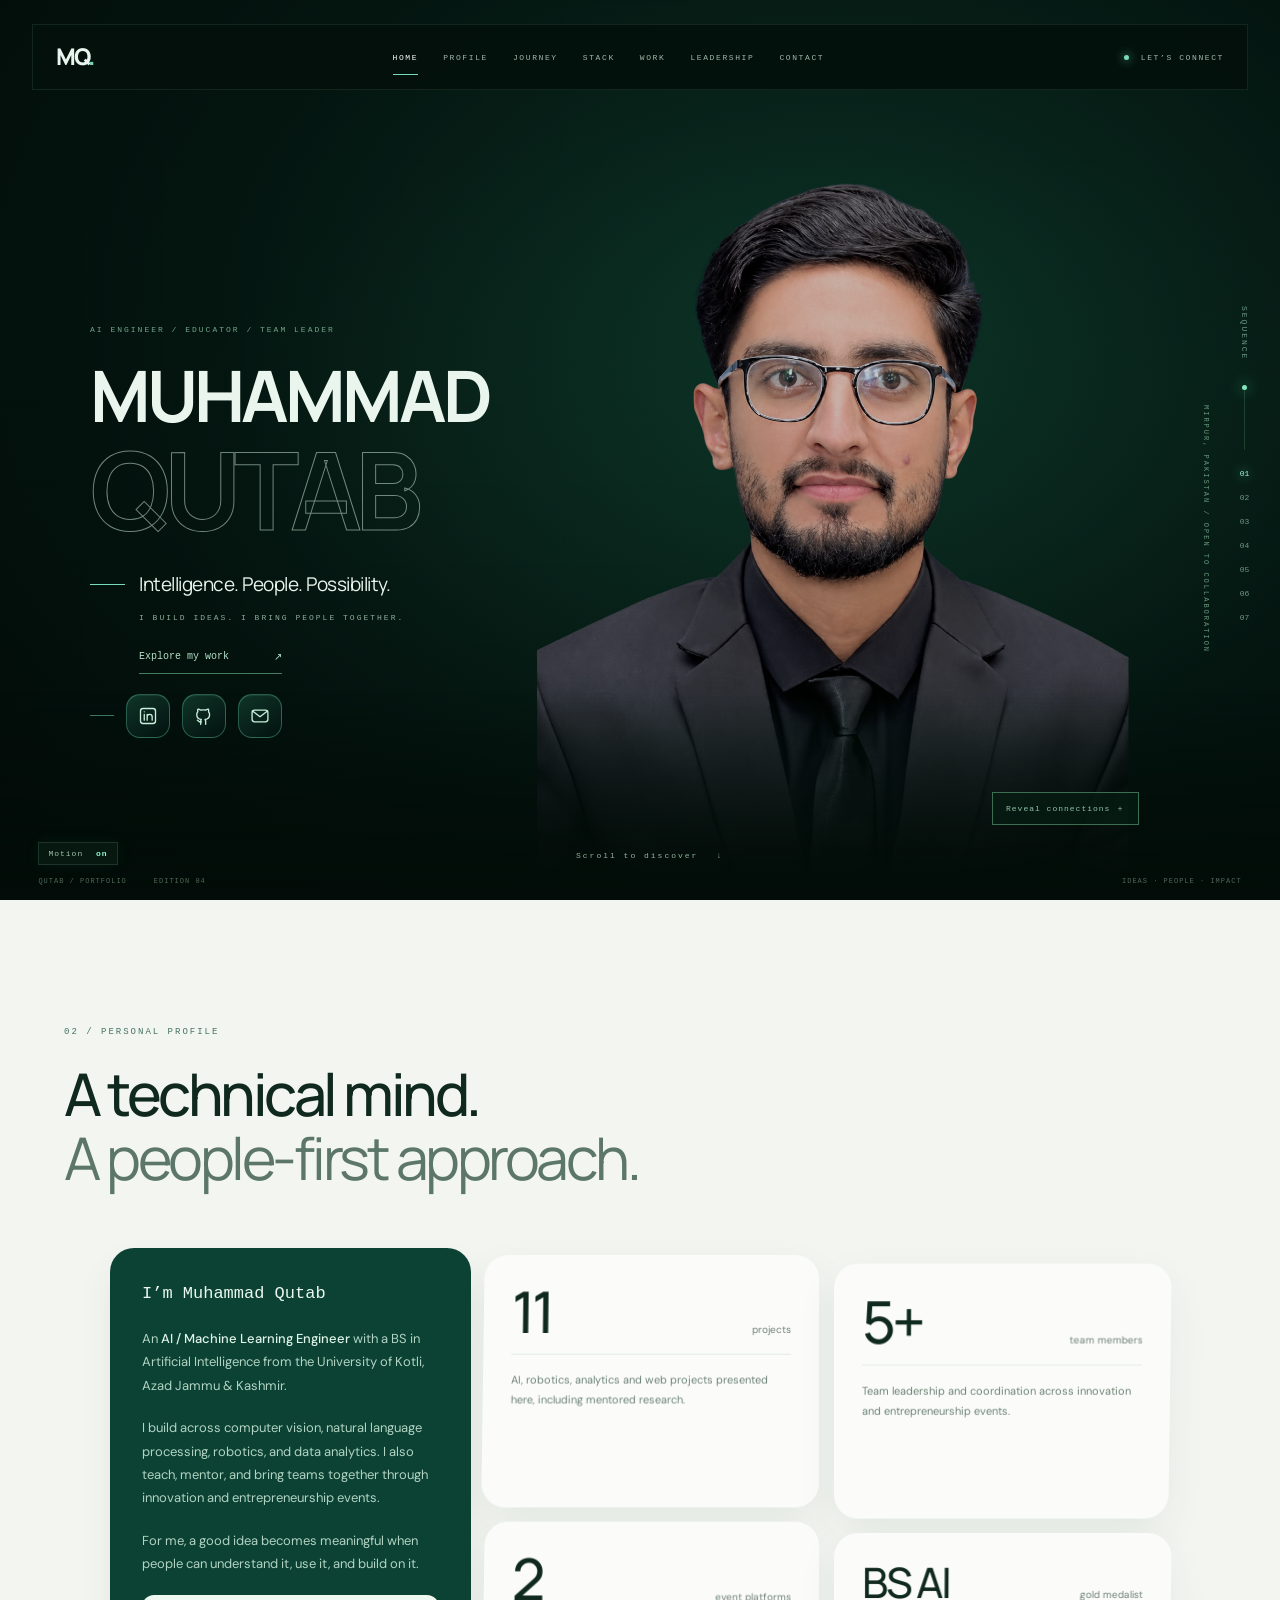
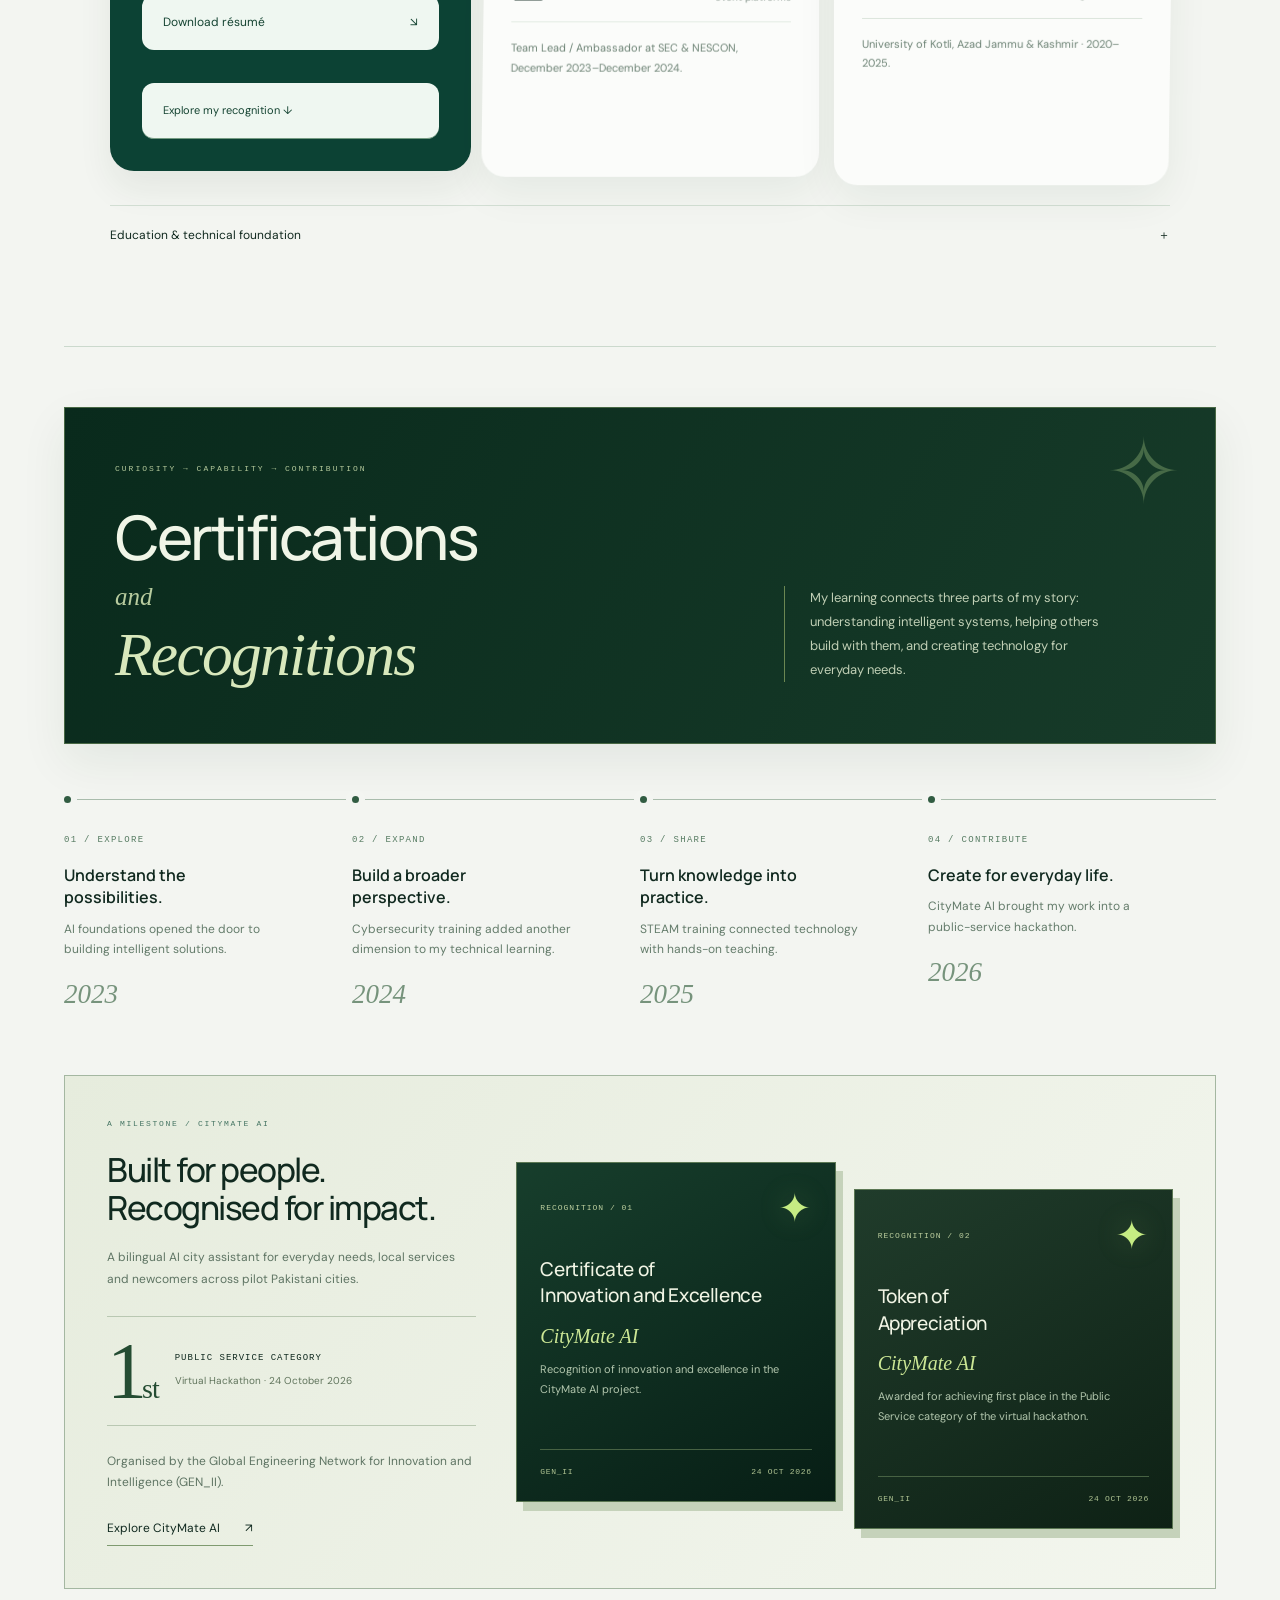
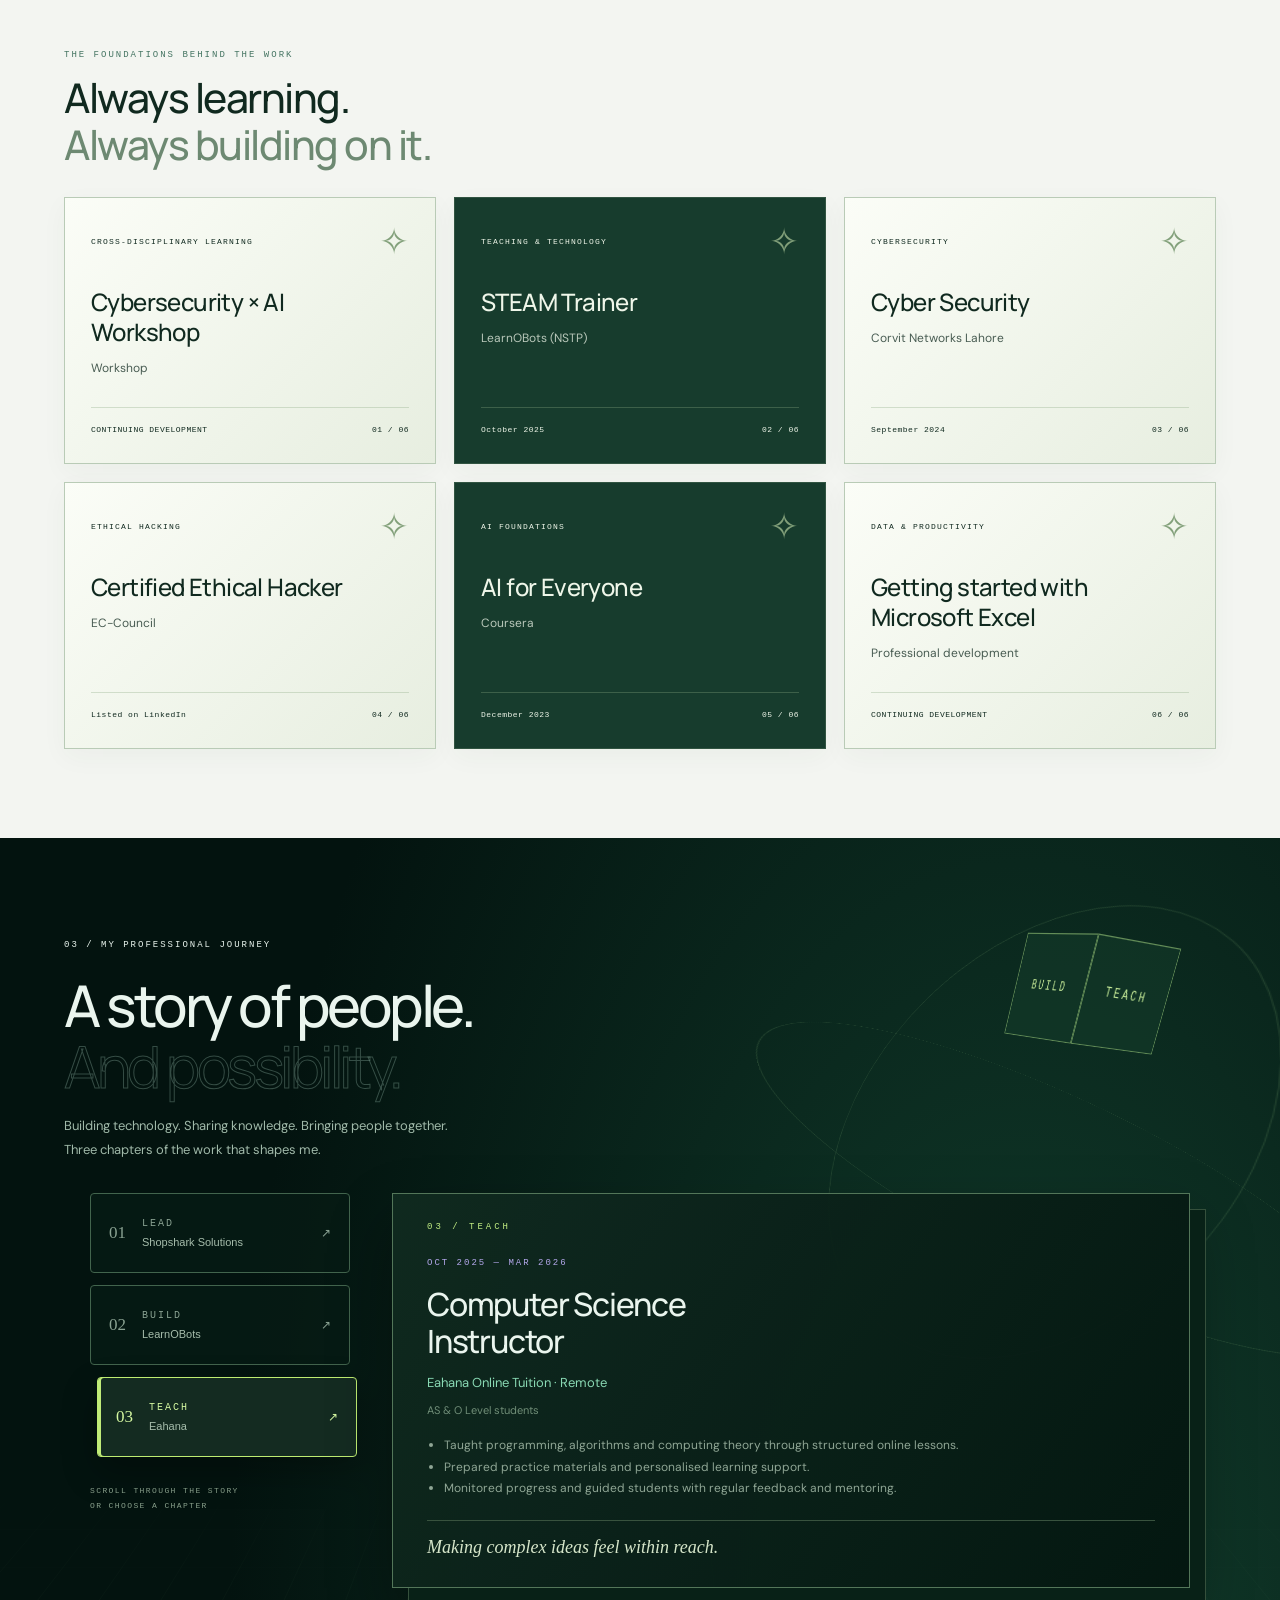
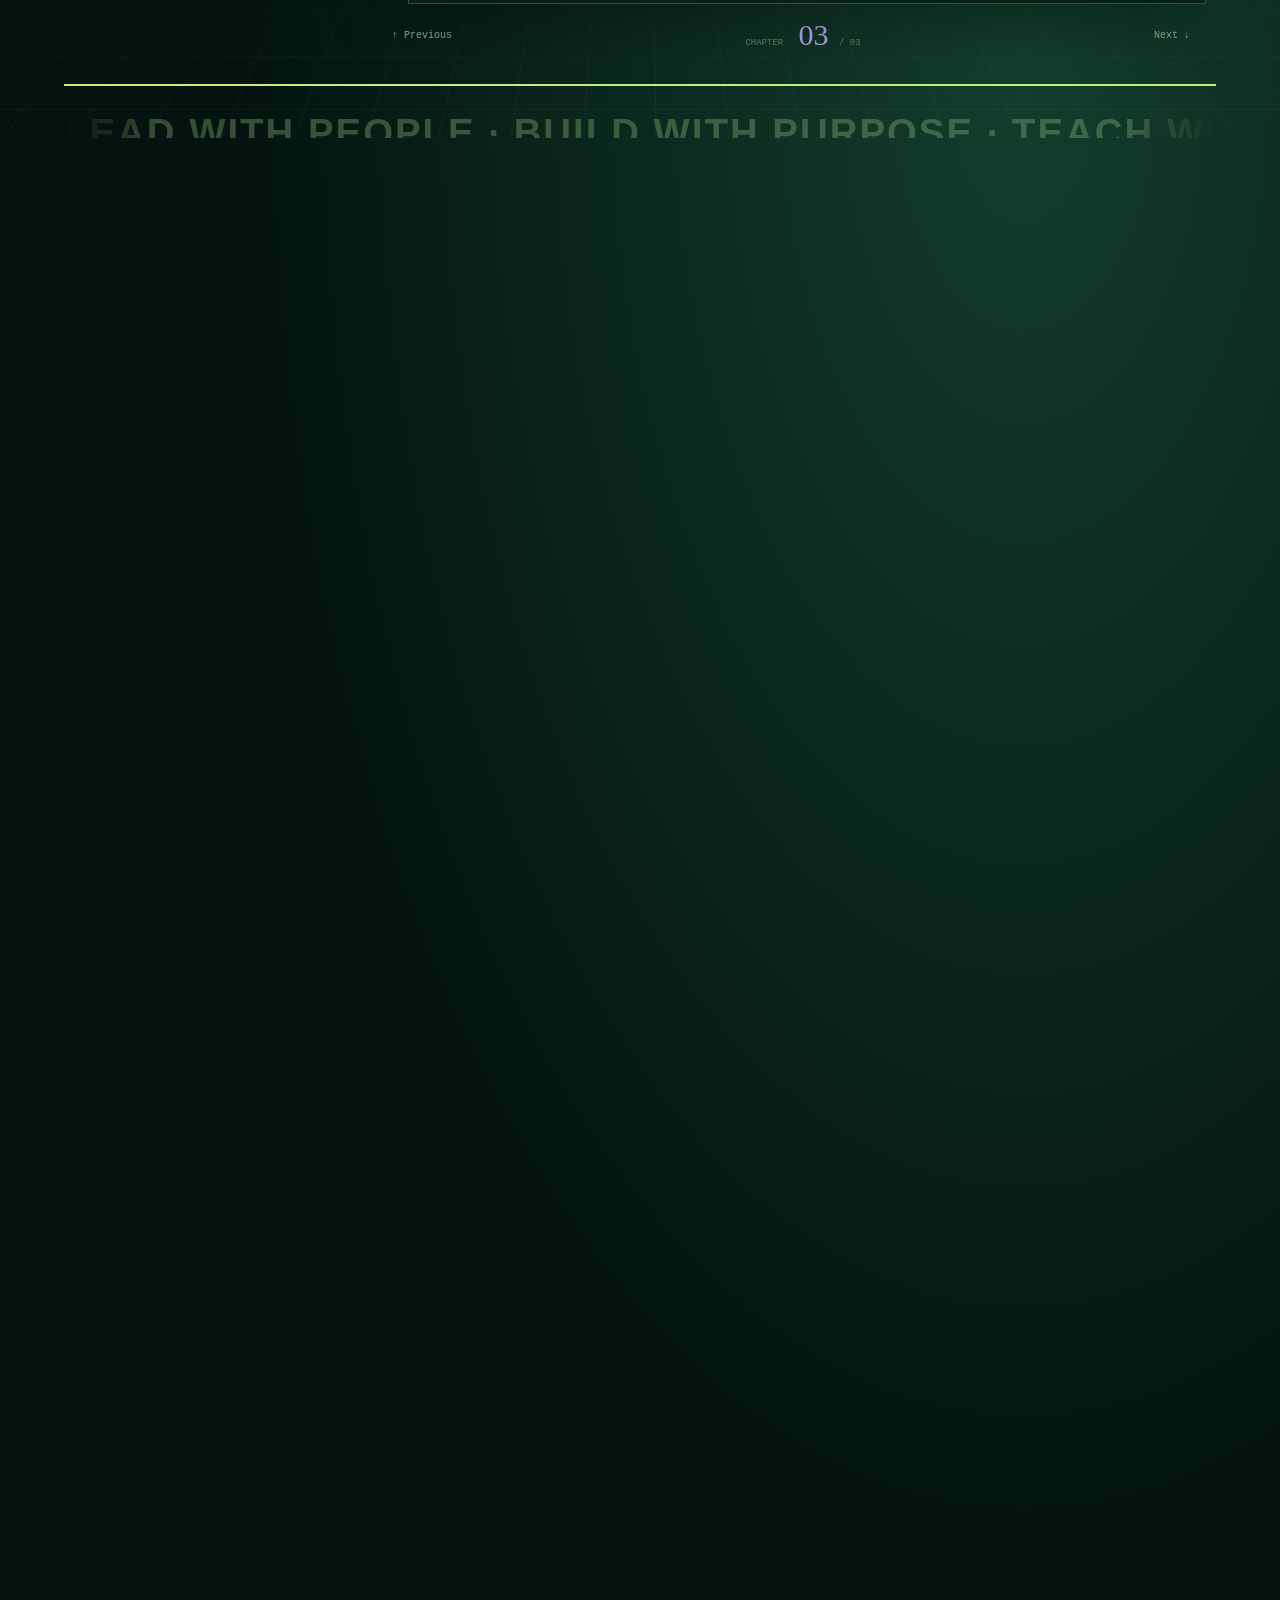
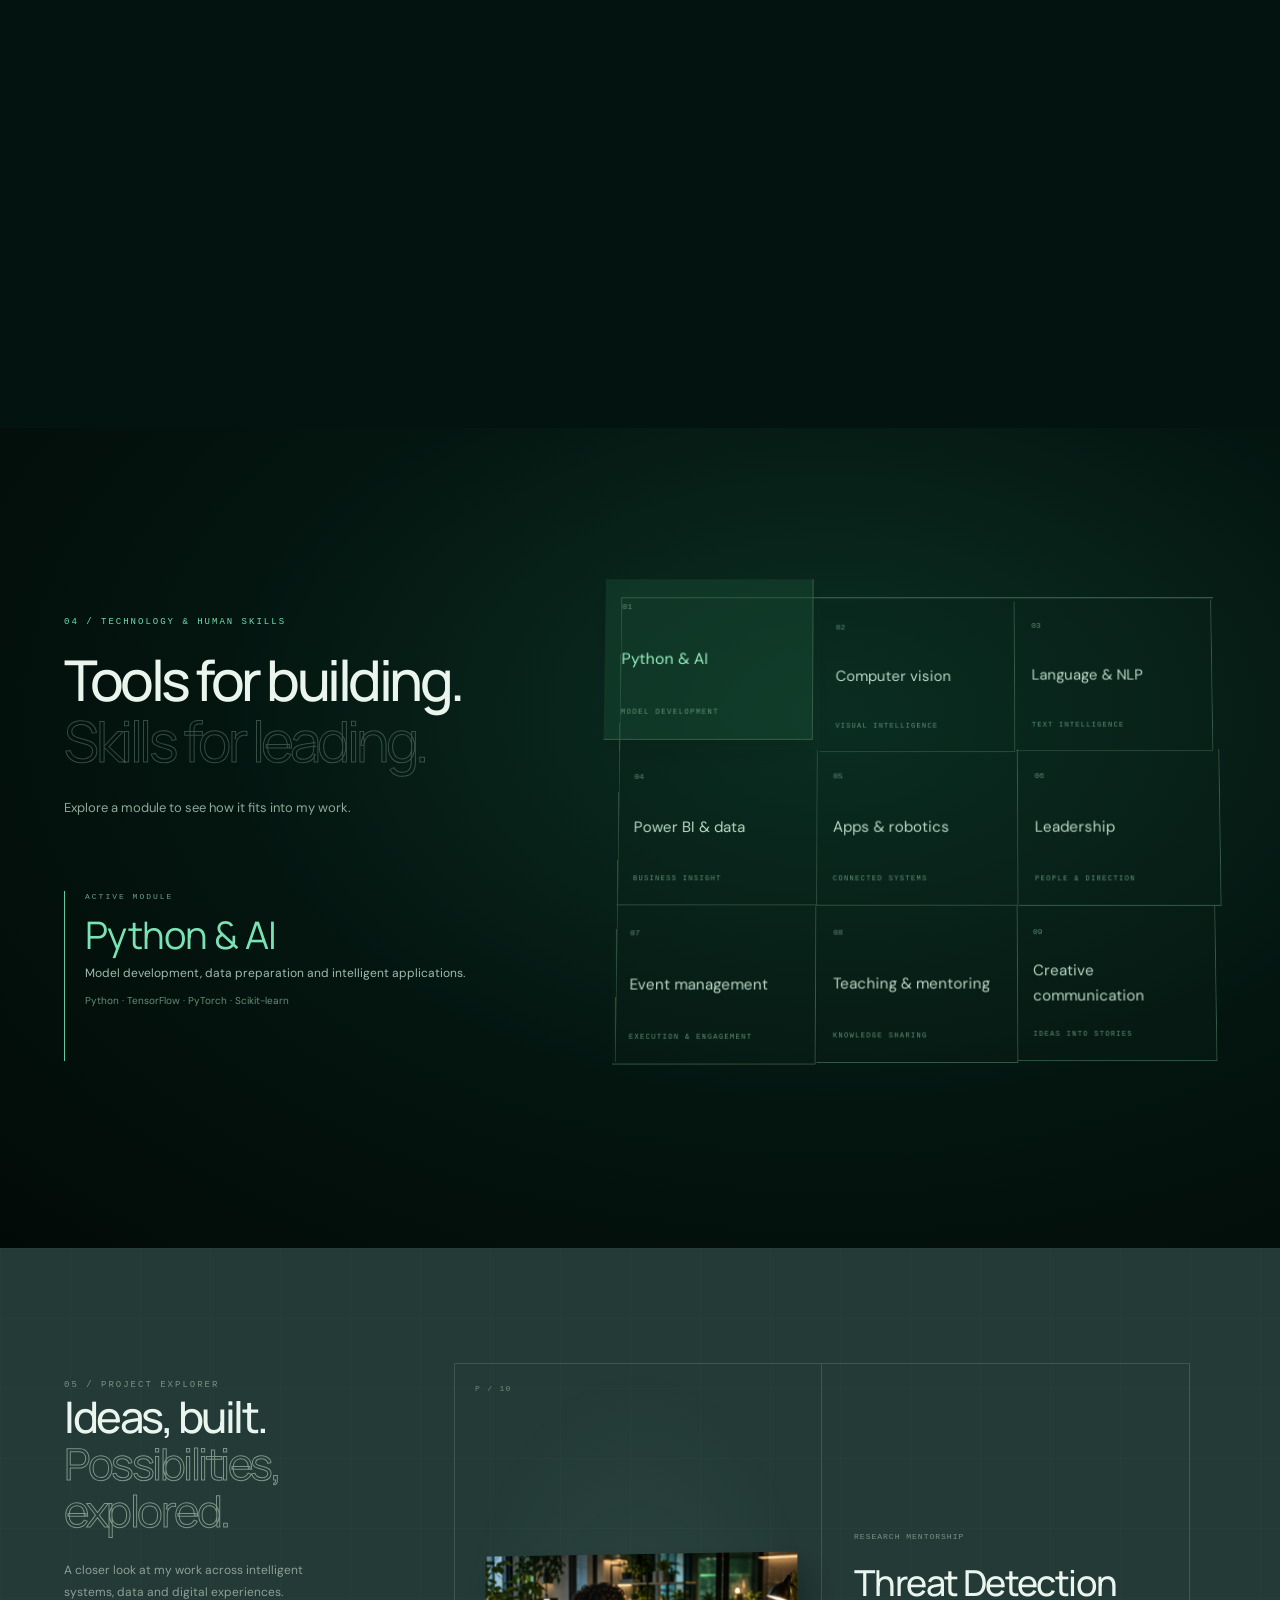
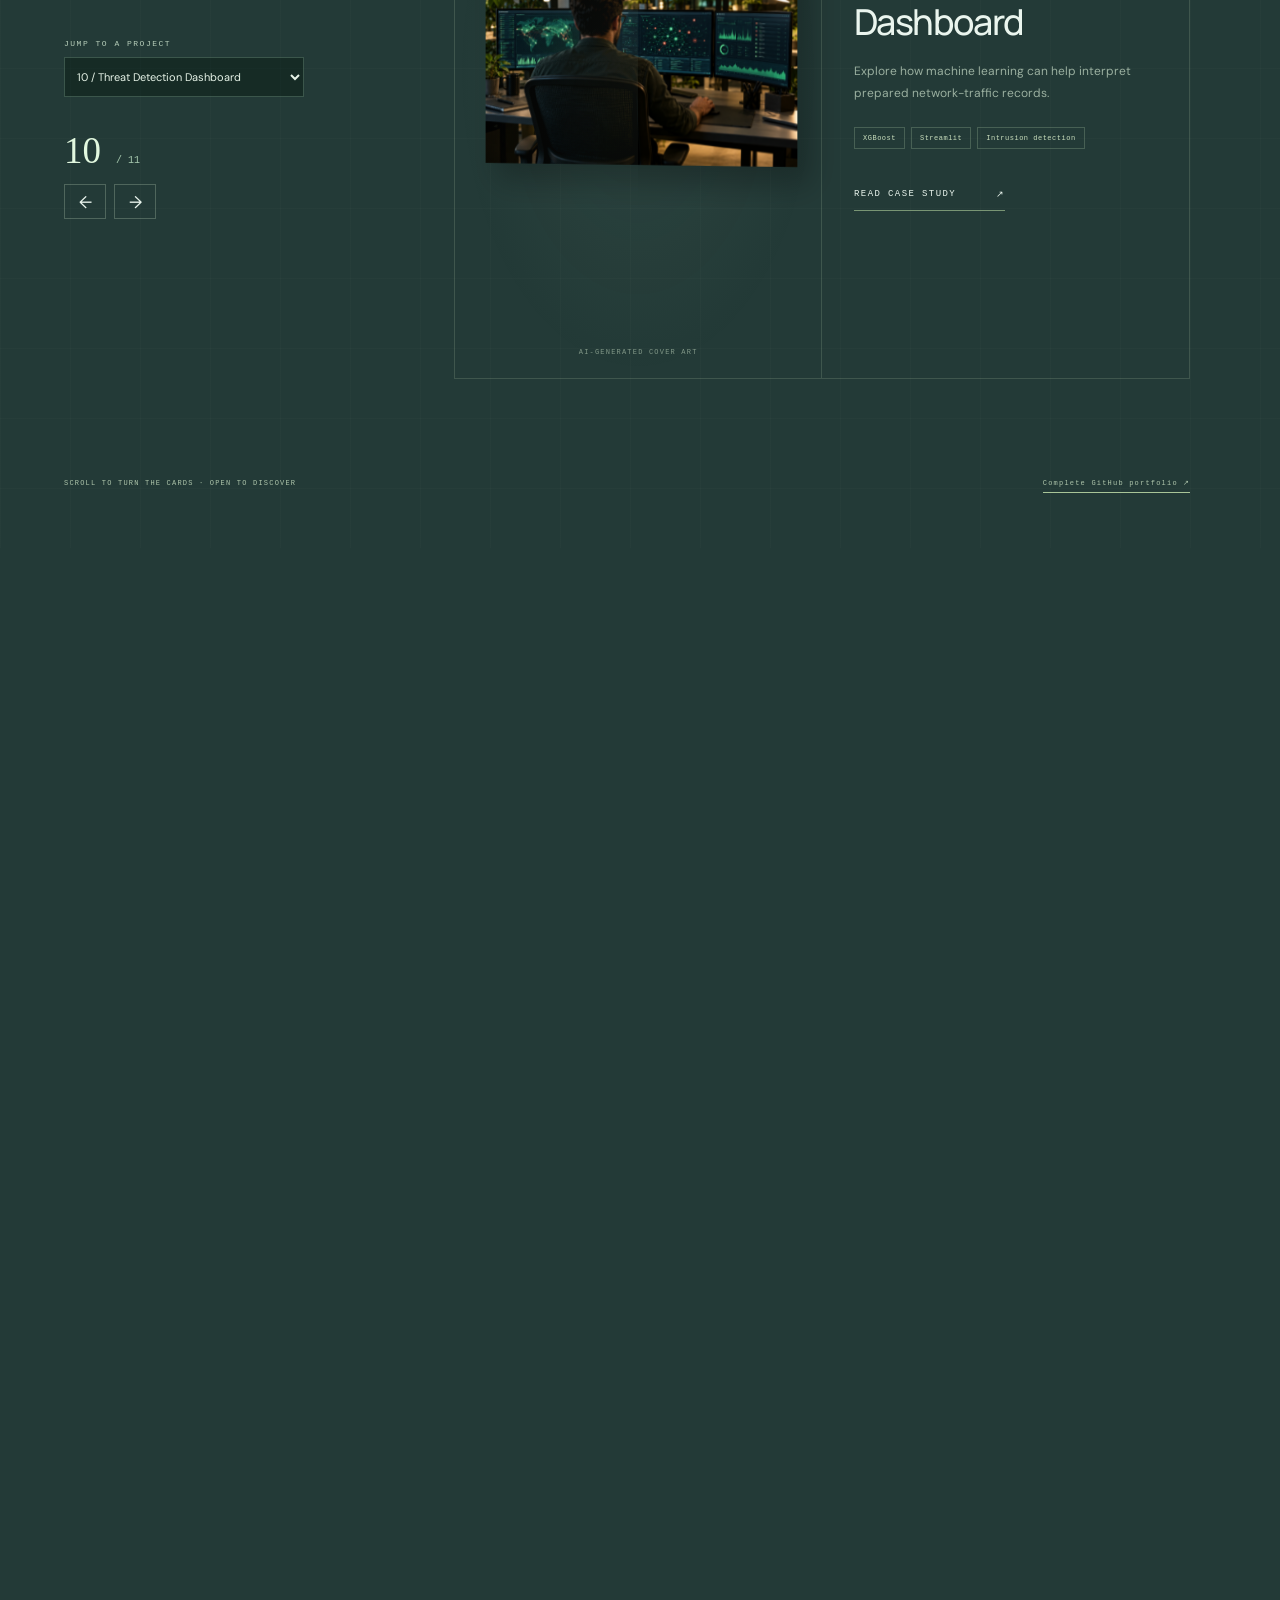
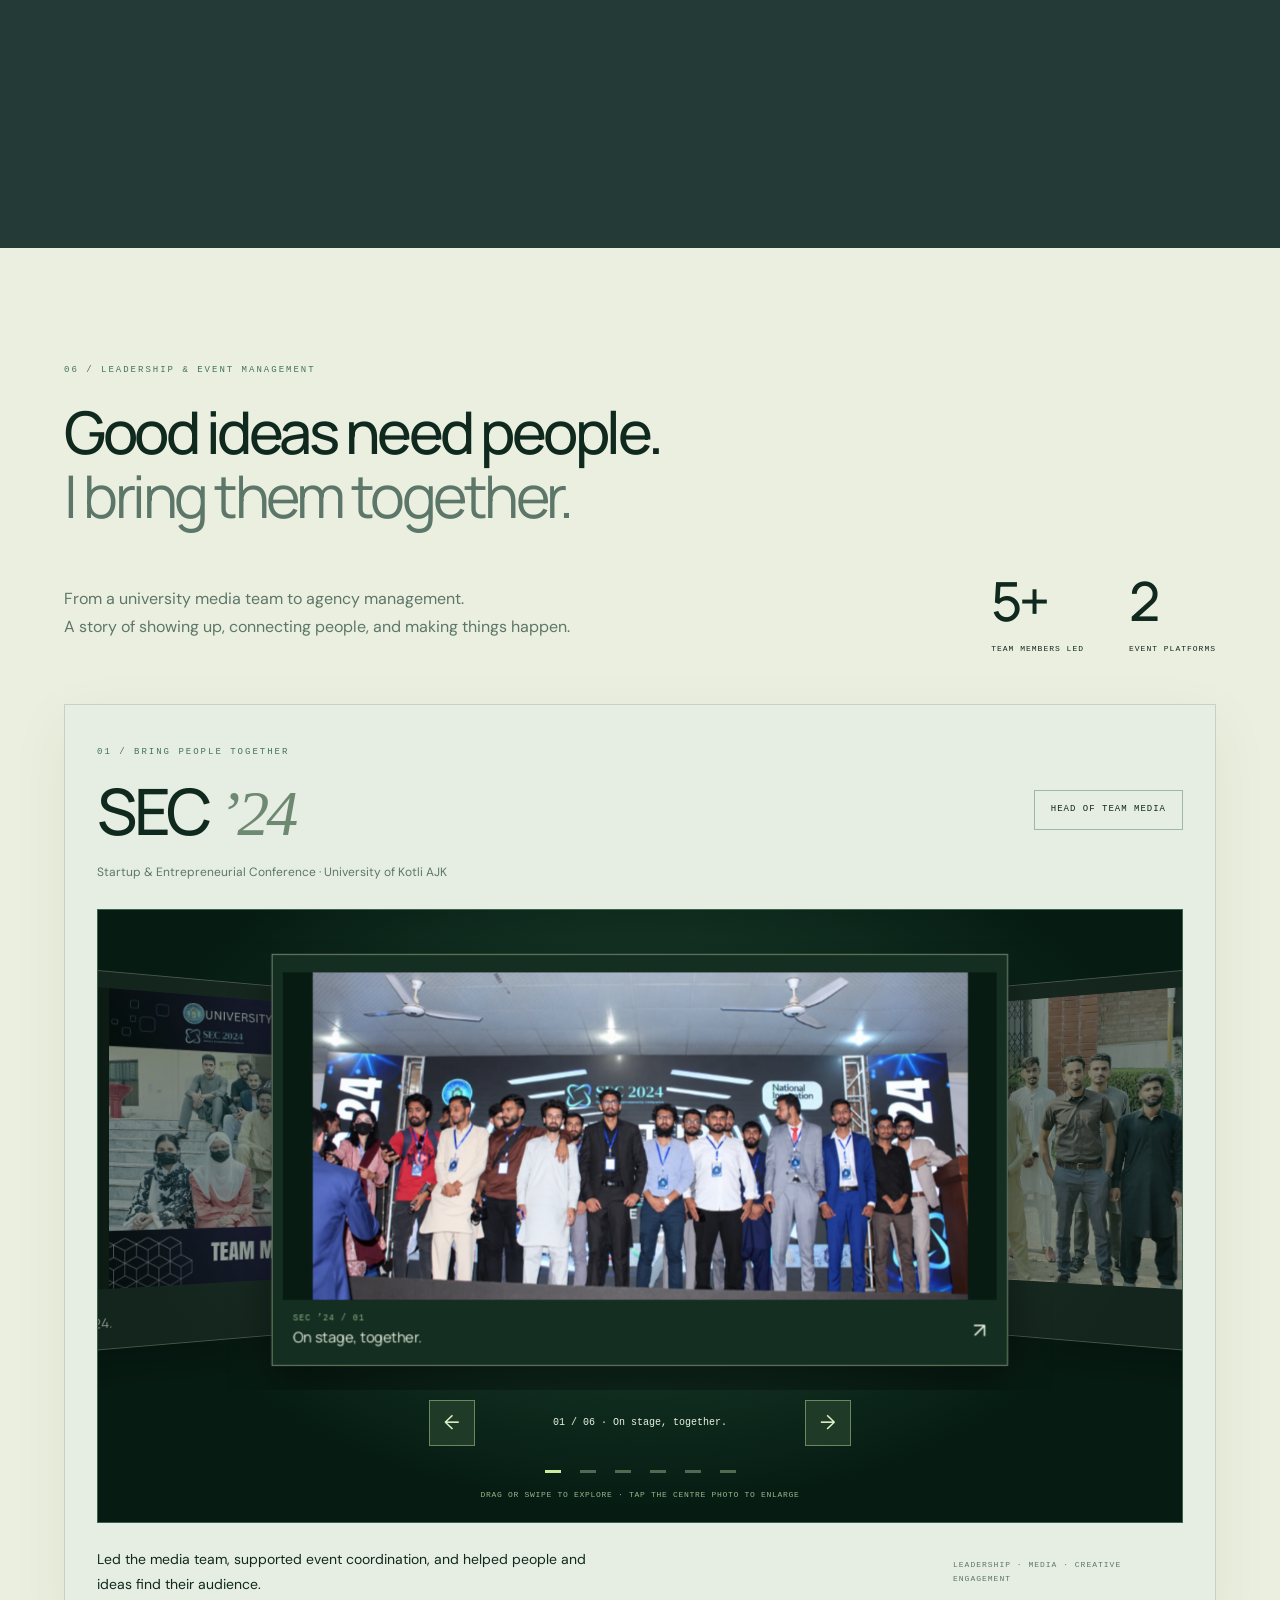
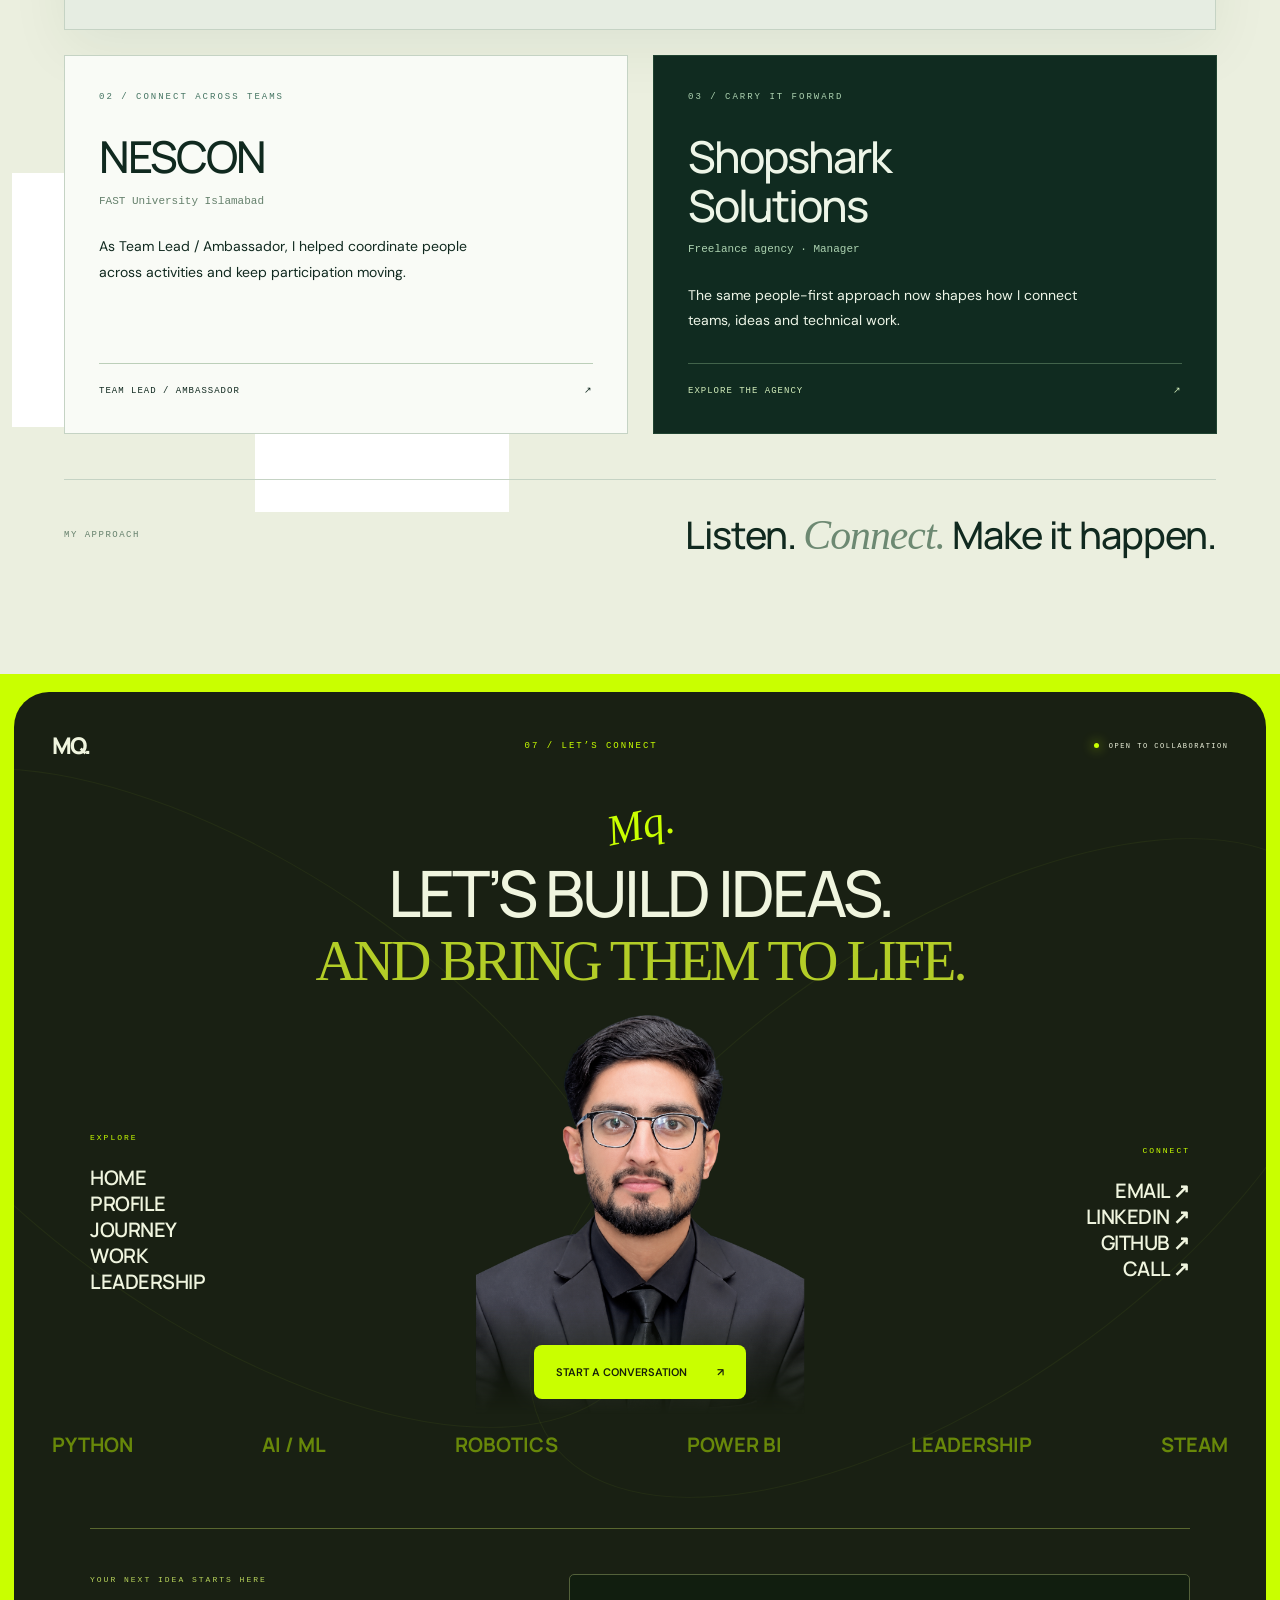
==== index.html @ c1618a3f "Reorder certificate cards as requested" ====
<!doctype html><html lang="en"><head><meta charset="utf-8"><meta name="viewport" content="width=device-width,initial-scale=1"><meta name="theme-color" content="#03130f"><meta name="description" content="Muhammad Qutab — AI and machine learning engineer, robotics builder, educator and team leader. Explore projects, leadership, event coordination and professional experience."><title>Muhammad Qutab — Intelligence, People & Possibility</title><link rel="icon" href="data:image/svg+xml,%3Csvg xmlns='http://www.w3.org/2000/svg' viewBox='0 0 80 80'%3E%3Crect width='80' height='80' fill='%23051913'/%3E%3Ctext x='10' y='53' font-size='37' fill='%236ee1bb' font-family='Arial'%3EMQ%3C/text%3E%3C/svg%3E"><link rel="stylesheet" href="system.css"><link rel="stylesheet" href="motion.css"><link rel="stylesheet" href="journey.css"><link rel="stylesheet" href="recognition-contact.css"><link rel="stylesheet" href="mobile.css"><link rel="stylesheet" href="leadership-story.css"><style>
.hero-socials{display:flex;align-items:center;gap:12px;margin-top:20px;width:max-content;max-width:100%;position:relative;z-index:6}
.hero-socials:before{content:"";width:24px;height:1px;background:#6ee1bb80}
.hero-socials a{display:grid;place-items:center;width:44px;height:44px;flex:0 0 44px;border:1px solid #6ee1bb55;border-radius:14px;background:linear-gradient(145deg,#123b2ed9,#03130fe6);color:#c7efdc;box-shadow:0 4px 0 #02100b, inset 0 1px 0 #b6f8df15;transition:transform .22s ease,border-color .22s ease,color .22s ease,box-shadow .22s ease}
.hero-socials a:hover{transform:translateY(-4px) rotate(-4deg);border-color:#6ee1bb;color:#6ee1bb;box-shadow:0 7px 16px #0005}
.hero-socials a:focus-visible{outline:2px solid #caff04;outline-offset:5px}
.hero-socials a:active{transform:translateY(1px)}
@media(max-width:800px){.hero-socials{margin:18px auto 0;gap:14px}.hero-socials:before{display:none}}
@media(prefers-reduced-motion:reduce){.hero-socials a{transition:none}.hero-socials a:hover{transform:none}}
.motion-off .hero-socials a{transition:none}
</style></head><body>
<a href="#main" class="skip">Skip to content</a><div class="cursor-halo" aria-hidden="true"></div><header class="navbar"><a class="logo" href="#home" aria-label="Muhammad Qutab home">MQ<span>.</span></a><button class="menu-toggle" aria-expanded="false" aria-controls="navigation">Menu <span>＋</span></button><nav id="navigation" aria-label="Primary navigation"><a href="#home">Home</a><a href="#about">Profile</a><a href="#experience">Journey</a><a href="#skills">Stack</a><a href="#work">Work</a><a href="#leadership">Leadership</a><a href="#contact">Contact</a></nav><a class="connect" href="#contact"><i></i> Let’s connect</a><div class="header-progress" aria-hidden="true"></div></header>
<aside class="sequence" aria-label="Page progress"><span>Sequence</span><div class="sequence-track"><i></i></div><a href="#home" aria-label="01 Home">01</a><a href="#about" aria-label="02 Profile">02</a><a href="#experience" aria-label="03 Journey">03</a><a href="#skills" aria-label="04 Stack">04</a><a href="#work" aria-label="05 Work">05</a><a href="#leadership" aria-label="06 Leadership">06</a><a href="#contact" aria-label="07 Contact">07</a></aside>
<div class="system-footer" aria-hidden="true"><span>QUTAB / PORTFOLIO<span class="edition">EDITION 04</span></span><span id="coordinates">IDEAS · PEOPLE · IMPACT</span></div><button class="motion-control" aria-pressed="false">Motion <span>on</span></button>
<main id="main">
<section id="home" class="hero section dark" data-theme="dark"><div class="ambient" aria-hidden="true"></div><div class="hero-grid" aria-hidden="true"></div><div class="hero-identity"><p class="eyebrow hero-intro">AI ENGINEER / EDUCATOR / TEAM LEADER</p><h1><span>Muhammad</span><span class="outline">Qutab</span></h1><h2><i></i> Intelligence. People. Possibility.</h2><p class="hero-tagline">I BUILD IDEAS. I BRING PEOPLE TOGETHER.</p><a class="hero-cta" href="#work">Explore my work <span>↗</span></a><nav class="hero-socials" aria-label="Connect with Muhammad"><a href="https://www.linkedin.com/in/muhammadqutab6/" target="_blank" rel="noopener noreferrer" aria-label="LinkedIn profile" title="LinkedIn"><svg viewBox="0 0 24 24" width="20" height="20" fill="none" stroke="currentColor" stroke-width="1.6" stroke-linecap="round" stroke-linejoin="round" aria-hidden="true"><rect x="3" y="3" width="18" height="18" rx="3"/><path d="M7.5 10v7M11 17v-7m0 3a3 3 0 0 1 6 0v4"/><path d="M7.5 7h.01"/></svg></a><a href="https://github.com/MuhammadQutab" target="_blank" rel="noopener noreferrer" aria-label="GitHub projects" title="GitHub"><svg viewBox="0 0 24 24" width="20" height="20" fill="none" stroke="currentColor" stroke-width="1.6" stroke-linecap="round" stroke-linejoin="round" aria-hidden="true"><path d="M9 19c-4 1-4-2-5-2m10 5v-3.5a3 3 0 0 0-.8-2.3c2.7-.3 5.5-1.3 5.5-6A4.7 4.7 0 0 0 17.4 7a4.4 4.4 0 0 0-.1-3.2S16.3 3.5 14 5a11 11 0 0 0-6 0C5.7 3.5 4.7 3.8 4.7 3.8A4.4 4.4 0 0 0 4.6 7a4.7 4.7 0 0 0-1.3 3.2c0 4.7 2.8 5.7 5.5 6A3 3 0 0 0 8 18.5V22"/></svg></a><a href="#enquiry" aria-label="Email Muhammad Qutab" title="Email"><svg viewBox="0 0 24 24" width="20" height="20" fill="none" stroke="currentColor" stroke-width="1.6" stroke-linecap="round" stroke-linejoin="round" aria-hidden="true"><rect x="2.5" y="5" width="19" height="14" rx="3"/><path d="m3 6 9 7 9-7"/></svg></a></nav></div><div class="hero-person"><img src="assets/portrait-cutout.png" alt="Muhammad Qutab in a black suit" fetchpriority="high"><div class="circuit-overlay" aria-hidden="true"><svg viewBox="0 0 500 600"><path d="M20 160h110l60 70h120l50-50h120M0 290h130l50-50M500 350H350l-80-80M40 470h120l60-95h95l55 55h110M250 40v140m0 260v140"/><g><circle cx="190" cy="230" r="7"/><circle cx="310" cy="230" r="7"/><circle cx="270" cy="270" r="7"/><circle cx="220" cy="375" r="7"/><circle cx="250" cy="180" r="7"/></g></svg><span>PYTHON</span><span>COMPUTER VISION</span><span>LEADERSHIP</span><span>DATA & BI</span></div></div><button class="reveal-control" aria-pressed="false">Reveal connections <span>＋</span></button><a class="scroll-enter" href="#about">Scroll to discover <span>↓</span></a><span class="hero-location">MIRPUR, PAKISTAN / OPEN TO COLLABORATION</span></section>
<section id="about" class="profile section light" data-theme="light"><div class="section-title reveal"><p class="eyebrow">02 / PERSONAL PROFILE</p><h2>A technical mind.<br><em>A people-first approach.</em></h2></div><div class="profile-grid"><article class="profile-intro reveal"><h3>I’m Muhammad Qutab</h3><p>An <strong>AI / Machine Learning Engineer</strong> with a BS in Artificial Intelligence from the University of Kotli, Azad Jammu & Kashmir.</p><p>I build across computer vision, natural language processing, robotics, and data analytics. I also teach, mentor, and bring teams together through innovation and entrepreneurship events.</p><p>For me, a good idea becomes meaningful when people can understand it, use it, and build on it.</p><a href="assets/Muhammad-Qutab-CV.pdf" download>Download résumé <span>↘</span></a><a class="recognition-jump" href="#recognition">Explore my recognition <span>↓</span></a></article><div class="profile-metrics"><article class="metric reveal"><div><strong data-count="11">11</strong><span>projects</span></div><p>AI, robotics, analytics and web projects presented here, including mentored research.</p></article><article class="metric reveal"><div><strong><span data-count="5">5</span>+</strong><span>team members</span></div><p>Team leadership and coordination across innovation and entrepreneurship events.</p></article><article class="metric reveal"><div><strong data-count="2">2</strong><span>event platforms</span></div><p>Team Lead / Ambassador at SEC & NESCON, December 2023–December 2024.</p></article><article class="metric reveal"><div><strong class="medal">BS AI</strong><span>gold medalist</span></div><p>University of Kotli, Azad Jammu & Kashmir · 2020–2025.</p></article></div></div><details class="learning"><summary>Education & technical foundation <span>＋</span></summary><div class="learning-grid"><article><h3>BS Artificial Intelligence</h3><p>Gold Medalist · University of Kotli, Azad Jammu & Kashmir.</p></article><article><h3>Technical foundation</h3><p>Computer vision, machine learning, deep learning, algorithms, Python programming, databases and Power BI.</p></article></div></details>
<section class="recognition" id="recognition" aria-labelledby="recognition-title">
<div class="recognition-heading recognition-masthead reveal"><div><p class="eyebrow">CURIOSITY → CAPABILITY → CONTRIBUTION</p><h2 id="recognition-title">Certifications<span class="recognition-and">and</span><em>Recognitions</em></h2></div><p>My learning connects three parts of my story: understanding intelligent systems, helping others build with them, and creating technology for everyday needs.</p></div>
<ol class="learning-path" aria-label="My learning journey"><li class="reveal"><span>01 / EXPLORE</span><strong>Understand the possibilities.</strong><p>AI foundations opened the door to building intelligent solutions.</p><time datetime="2023">2023</time></li><li class="reveal"><span>02 / EXPAND</span><strong>Build a broader perspective.</strong><p>Cybersecurity training added another dimension to my technical learning.</p><time datetime="2024">2024</time></li><li class="reveal"><span>03 / SHARE</span><strong>Turn knowledge into practice.</strong><p>STEAM training connected technology with hands-on teaching.</p><time datetime="2025">2025</time></li><li class="reveal"><span>04 / CONTRIBUTE</span><strong>Create for everyday life.</strong><p>CityMate AI brought my work into a public-service hackathon.</p><time datetime="2026">2026</time></li></ol>
<div class="recognition-feature reveal"><div class="honour-story"><p class="eyebrow">A MILESTONE / CITYMATE AI</p><h3>Built for people.<br>Recognised for impact.</h3><p>A bilingual AI city assistant for everyday needs, local services and newcomers across pilot Pakistani cities.</p><div class="winning-place"><strong>1<span>st</span></strong><div>PUBLIC SERVICE CATEGORY<small>Virtual Hackathon · 24 October 2026</small></div></div><p class="award-organiser">Organised by the Global Engineering Network for Innovation and Intelligence (GEN_II).</p><a href="https://github.com/MuhammadQutab/citymate-ai" target="_blank" rel="noopener noreferrer">Explore CityMate AI <span>↗</span></a></div>
<div class="honour-pair"><article class="honour-card"><div class="honour-card-top"><span>RECOGNITION / 01</span><span class="honour-mark" aria-hidden="true">✦</span></div><h4>Certificate of<br>Innovation and Excellence</h4><p class="honour-project">CityMate AI</p><p>Recognition of innovation and excellence in the CityMate AI project.</p><footer><span>GEN_II</span><time datetime="2026-10-24">24 OCT 2026</time></footer></article><article class="honour-card"><div class="honour-card-top"><span>RECOGNITION / 02</span><span class="honour-mark" aria-hidden="true">✦</span></div><h4>Token of<br>Appreciation</h4><p class="honour-project">CityMate AI</p><p>Awarded for achieving first place in the Public Service category of the virtual hackathon.</p><footer><span>GEN_II</span><time datetime="2026-10-24">24 OCT 2026</time></footer></article></div></div>
<div class="credential-heading reveal" id="credentials"><p class="eyebrow">THE FOUNDATIONS BEHIND THE WORK</p><h3>Always learning.<br><em>Always building on it.</em></h3></div><div class="credential-gallery"><article class="certificate-tile reveal"><div class="certificate-top"><span>CROSS-DISCIPLINARY LEARNING</span><span class="certificate-symbol" aria-hidden="true">✧</span></div><h4>Cybersecurity × AI Workshop</h4><p>Workshop</p><footer><span>CONTINUING DEVELOPMENT</span><span aria-hidden="true">01 / 06</span></footer></article><article class="certificate-tile reveal"><div class="certificate-top"><span>TEACHING & TECHNOLOGY</span><span class="certificate-symbol" aria-hidden="true">✧</span></div><h4>STEAM Trainer</h4><p>LearnOBots (NSTP)</p><footer><span>October 2025</span><span aria-hidden="true">02 / 06</span></footer></article><article class="certificate-tile reveal"><div class="certificate-top"><span>CYBERSECURITY</span><span class="certificate-symbol" aria-hidden="true">✧</span></div><h4>Cyber Security</h4><p>Corvit Networks Lahore</p><footer><span>September 2024</span><span aria-hidden="true">03 / 06</span></footer></article><article class="certificate-tile reveal"><div class="certificate-top"><span>ETHICAL HACKING</span><span class="certificate-symbol" aria-hidden="true">✧</span></div><h4>Certified Ethical Hacker</h4><p>EC-Council</p><footer><span>Listed on LinkedIn</span><span aria-hidden="true">04 / 06</span></footer></article><article class="certificate-tile reveal"><div class="certificate-top"><span>AI FOUNDATIONS</span><span class="certificate-symbol" aria-hidden="true">✧</span></div><h4>AI for Everyone</h4><p>Coursera</p><footer><span>December 2023</span><span aria-hidden="true">05 / 06</span></footer></article><article class="certificate-tile reveal"><div class="certificate-top"><span>DATA & PRODUCTIVITY</span><span class="certificate-symbol" aria-hidden="true">✧</span></div><h4>Getting started with Microsoft Excel</h4><p>Professional development</p><footer><span>CONTINUING DEVELOPMENT</span><span aria-hidden="true">06 / 06</span></footer></article></div>
</section></section>
<section id="experience" class="experience section dark" data-theme="dark" aria-labelledby="journey-title"><div class="experience-inner">
<div class="journey-world" aria-hidden="true"><div class="journey-orbit orbit-one"></div><div class="journey-orbit orbit-two"></div><div class="journey-floor"></div><div class="story-cube"><i>LEAD</i><i>BUILD</i><i>TEACH</i><i>GROW</i><i>MQ.</i><i>IDEAS</i></div></div>
<div class="section-title reveal"><p class="eyebrow">03 / MY PROFESSIONAL JOURNEY</p><h2 id="journey-title">A story of people.<br><em>And possibility.</em></h2><p class="journey-intro">Building technology. Sharing knowledge. Bringing people together.<br>Three chapters of the work that shapes me.</p></div>
<div class="career"><div class="career-nodes" role="group" aria-label="Choose a chapter"><button class="selected" data-role="0" aria-pressed="true"><b>01</b><span>LEAD<small>Shopshark Solutions</small></span><i>↗</i></button><button data-role="1" aria-pressed="false"><b>02</b><span>BUILD<small>LearnOBots</small></span><i>↗</i></button><button data-role="2" aria-pressed="false"><b>03</b><span>TEACH<small>Eahana</small></span><i>↗</i></button><p class="journey-hint">SCROLL THROUGH THE STORY<br>OR CHOOSE A CHAPTER</p></div><div class="career-panels"><article class="career-panel"><p class="chapter-label">01 / LEAD</p><span class="eyebrow">November 2024–Present</span><h3>Manager</h3><p class="employer">Shopshark Solutions</p><p class="placement">Freelance agency</p><p class="manager-description">Bringing my experience in leadership, collaboration and creative technology to an agency management role.</p><p class="chapter-reflection">Connecting people. Bringing ideas forward.</p><a class="agency-link" href="https://shopshark-solution.pages.dev" target="_blank" rel="noopener noreferrer">Explore Shopshark Solutions <span>↗</span></a></article><article class="career-panel" hidden><p class="chapter-label">02 / BUILD</p><span class="eyebrow">OCT 2025 — MAR 2026</span><h3>Tech Fellow &<br>AI / Robotics Trainer</h3><p class="employer">LearnOBots · Islamabad, Pakistan</p><p class="placement">Placement: IMSB (I–VIII), Satra Meel</p><ul><li>Delivered practical AI, robotics and algorithms training through STEAM-based learning.</li><li>Led hands-on sessions with Arduino, sensors and automation projects.</li><li>Helped students develop logical reasoning, problem-solving and computational thinking.</li></ul><p class="chapter-reflection">From a concept to something students can build.</p></article><article class="career-panel" hidden><p class="chapter-label">03 / TEACH</p><span class="eyebrow">OCT 2025 — MAR 2026</span><h3>Computer Science<br>Instructor</h3><p class="employer">Eahana Online Tuition · Remote</p><p class="placement">AS & O Level students</p><ul><li>Taught programming, algorithms and computing theory through structured online lessons.</li><li>Prepared practice materials and personalised learning support.</li><li>Monitored progress and guided students with regular feedback and mentoring.</li></ul><p class="chapter-reflection">Making complex ideas feel within reach.</p></article><div class="career-controls"><button id="previous-role" aria-label="Previous experience">↑ Previous</button><span>CHAPTER <strong id="role-number">01</strong> / 03</span><button id="next-role" aria-label="Next experience">Next ↓</button></div></div></div>
<div class="journey-progress" aria-hidden="true"><i></i></div><div class="journey-marquee" aria-hidden="true"><div><span>LEAD WITH PEOPLE · BUILD WITH PURPOSE · TEACH WITH CURIOSITY · </span><span>LEAD WITH PEOPLE · BUILD WITH PURPOSE · TEACH WITH CURIOSITY · </span></div></div></div></section>
<section id="skills" class="skills section dark" data-theme="dark"><div class="skills-copy"><p class="eyebrow">04 / TECHNOLOGY & HUMAN SKILLS</p><h2>Tools for building.<br><em>Skills for leading.</em></h2><p class="section-description">Explore a module to see how it fits into my work.</p><div class="active-module" aria-live="polite"><span class="eyebrow">Active module</span><h3 id="skill-name">Python & AI</h3><p id="skill-description">Model development, data preparation and intelligent applications.</p><p id="skill-tools">Python · TensorFlow · PyTorch · Scikit-learn</p></div></div><div class="skill-matrix" aria-label="Explore skills"></div></section>
<section id="work" class="work section" data-theme="dark"><div class="work-sticky"><div class="work-heading"><p class="eyebrow">05 / PROJECT EXPLORER</p><h2>Ideas, built.<br><em>Possibilities, explored.</em></h2><p class="section-description">A closer look at my work across intelligent systems, data and digital experiences.</p><label class="project-picker-label" for="project-picker">Jump to a project</label><select id="project-picker"></select><div class="project-counter"><span id="project-number">01</span><span>/ 11</span></div><div class="project-controls"><button id="previous-project" aria-label="Previous project">←</button><button id="next-project" aria-label="Next project">→</button></div></div><div class="showcase" id="project-stage"></div><div class="work-bottom"><span>SCROLL TO TURN THE CARDS · OPEN TO DISCOVER</span><a href="https://github.com/MuhammadQutab" target="_blank" rel="noopener noreferrer">Complete GitHub portfolio ↗</a></div></div></section>
<section id="leadership" class="leadership section light" data-theme="light">
<div class="section-title reveal"><p class="eyebrow">06 / LEADERSHIP & EVENT MANAGEMENT</p><h2>Good ideas need people.<br><em>I bring them together.</em></h2></div>
<div class="lead-story-intro reveal"><p>From a university media team to agency management.<br>A story of showing up, connecting people, and making things happen.</p><div class="lead-proof"><div><strong>5+</strong><span>TEAM MEMBERS LED</span></div><div><strong>2</strong><span>EVENT PLATFORMS</span></div></div></div>
<article class="sec-story reveal" aria-labelledby="sec-title"><div class="sec-heading"><div><span class="eyebrow">01 / BRING PEOPLE TOGETHER</span><h3 id="sec-title">SEC <em>’24</em></h3><p>Startup & Entrepreneurial Conference · University of Kotli AJK</p></div><span class="role-pill">HEAD OF TEAM MEDIA</span></div>
<div class="sec-carousel" role="region" aria-roledescription="carousel" aria-label="SEC 2024 photo story"><div class="sec-carousel-stage" tabindex="0" aria-label="Use left and right arrow keys to explore SEC photos"><button type="button" class="sec-slide" data-sec-photo="0" aria-label="Open photo 1: On stage, together."><span class="slide-frame"><img src="assets/sec/stage.webp" alt="On stage, together." loading="lazy"></span><span class="slide-caption"><small>SEC ’24 / 01</small><b>On stage, together.</b><span aria-hidden="true">↗</span></span></button><button type="button" class="sec-slide" data-sec-photo="1" aria-label="Open photo 2: The team behind the event."><span class="slide-frame"><img src="assets/sec/team.webp" alt="The team behind the event." loading="lazy"></span><span class="slide-caption"><small>SEC ’24 / 02</small><b>The team behind the event.</b><span aria-hidden="true">↗</span></span></button><button type="button" class="sec-slide" data-sec-photo="2" aria-label="Open photo 3: Connections at SEC ’24."><span class="slide-frame"><img src="assets/sec/connections.webp" alt="Connections at SEC ’24." loading="lazy"></span><span class="slide-caption"><small>SEC ’24 / 03</small><b>Connections at SEC ’24.</b><span aria-hidden="true">↗</span></span></button><button type="button" class="sec-slide" data-sec-photo="3" aria-label="Open photo 4: Conversations beyond the stage."><span class="slide-frame"><img src="assets/sec/conversation.webp" alt="Conversations beyond the stage." loading="lazy"></span><span class="slide-caption"><small>SEC ’24 / 04</small><b>Conversations beyond the stage.</b><span aria-hidden="true">↗</span></span></button><button type="button" class="sec-slide" data-sec-photo="4" aria-label="Open photo 5: Named Head of Team Media."><span class="slide-frame"><img src="assets/sec/announcement.webp" alt="Named Head of Team Media." loading="lazy"></span><span class="slide-caption"><small>SEC ’24 / 05</small><b>Named Head of Team Media.</b><span aria-hidden="true">↗</span></span></button><button type="button" class="sec-slide" data-sec-photo="5" aria-label="Open photo 6: Team Media, SEC 2024."><span class="slide-frame"><img src="assets/sec/media-team.webp" alt="Team Media, SEC 2024." loading="lazy"></span><span class="slide-caption"><small>SEC ’24 / 06</small><b>Team Media, SEC 2024.</b><span aria-hidden="true">↗</span></span></button></div><div class="sec-slider-controls"><button type="button" id="sec-slide-prev" aria-label="Previous slide">←</button><p id="sec-slide-label" aria-live="polite">01 / 06 · On stage, together.</p><button type="button" id="sec-slide-next" aria-label="Next slide">→</button></div><div class="sec-slide-dots" aria-label="Choose an event photo"><button type="button" data-slide-to="0" aria-label="Show SEC photo 1" aria-pressed="true"></button><button type="button" data-slide-to="1" aria-label="Show SEC photo 2" aria-pressed="false"></button><button type="button" data-slide-to="2" aria-label="Show SEC photo 3" aria-pressed="false"></button><button type="button" data-slide-to="3" aria-label="Show SEC photo 4" aria-pressed="false"></button><button type="button" data-slide-to="4" aria-label="Show SEC photo 5" aria-pressed="false"></button><button type="button" data-slide-to="5" aria-label="Show SEC photo 6" aria-pressed="false"></button></div><p class="sec-slider-hint">DRAG OR SWIPE TO EXPLORE · TAP THE CENTRE PHOTO TO ENLARGE</p></div><div class="sec-story-footer"><p>Led the media team, supported event coordination, and helped people and ideas find their audience.</p><span>LEADERSHIP · MEDIA · CREATIVE ENGAGEMENT</span></div></article>
<div class="lead-next-chapters"><article class="lead-chapter reveal"><span class="eyebrow">02 / CONNECT ACROSS TEAMS</span><h3>NESCON</h3><p class="chapter-place">FAST University Islamabad</p><p>As Team Lead / Ambassador, I helped coordinate people across activities and keep participation moving.</p><footer>TEAM LEAD / AMBASSADOR<span>↗</span></footer></article><article class="lead-chapter agency-chapter reveal"><span class="eyebrow">03 / CARRY IT FORWARD</span><h3>Shopshark<br>Solutions</h3><p class="chapter-place">Freelance agency · Manager</p><p>The same people-first approach now shapes how I connect teams, ideas and technical work.</p><a href="https://shopshark-solution.pages.dev" target="_blank" rel="noopener noreferrer">EXPLORE THE AGENCY <span>↗</span></a></article></div>
<div class="lead-closing reveal"><span>MY APPROACH</span><p>Listen. <em>Connect.</em> Make it happen.</p></div>
<dialog id="sec-lightbox" aria-labelledby="sec-photo-caption"><div class="sec-viewer-top"><span>SEC ’24 / EVENT JOURNAL</span><button type="button" id="sec-close" aria-label="Close SEC gallery">Close ×</button></div><img id="sec-full-photo" src="assets/sec/stage.webp" alt="SEC 2024 team together on the conference stage"><div class="sec-viewer-bottom"><button id="sec-prev" type="button" aria-label="Previous SEC photograph">←</button><div><p id="sec-photo-caption">On stage, together.</p><span id="sec-photo-count" aria-live="polite">01 / 06</span></div><button id="sec-next" type="button" aria-label="Next SEC photograph">→</button></div></dialog>
</section>

<section id="contact" class="contact section" data-theme="contact"><div class="contact-inner"><div class="contact-top"><a class="logo" href="#home">MQ.</a><span class="eyebrow">07 / LET’S CONNECT</span><span class="availability"><i></i> OPEN TO COLLABORATION</span></div><div class="contact-headline"><span class="monogram" aria-hidden="true">Mq.</span><h2>LET’S BUILD IDEAS.<br><em>AND BRING THEM TO LIFE.</em></h2></div><div class="contact-columns"><nav aria-label="Footer navigation"><span class="eyebrow">Explore</span><a href="#home">Home</a><a href="#about">Profile</a><a href="#experience">Journey</a><a href="#work">Work</a><a href="#leadership">Leadership</a></nav><div class="contact-person"><img src="assets/portrait-cutout.png" alt="Muhammad Qutab" loading="lazy"><a class="start-project" href="#enquiry" data-enquiry-link>START A CONVERSATION <span>↗</span></a></div><nav aria-label="Social and contact links"><span class="eyebrow">Connect</span><a href="#enquiry" data-enquiry-link>Email ↗</a><a href="https://www.linkedin.com/in/muhammadqutab6/" target="_blank" rel="noopener noreferrer">LinkedIn ↗</a><a href="https://github.com/MuhammadQutab" target="_blank" rel="noopener noreferrer">GitHub ↗</a><a href="tel:+923155916968">Call ↗</a></nav></div><div class="contact-ribbon" aria-hidden="true"><span>PYTHON</span><span>AI / ML</span><span>ROBOTICS</span><span>POWER BI</span><span>LEADERSHIP</span><span>STEAM</span></div><section class="enquiry" id="enquiry" aria-labelledby="enquiry-title" tabindex="-1"><div class="enquiry-copy"><p class="eyebrow">YOUR NEXT IDEA STARTS HERE</p><h3 id="enquiry-title">Let’s start<br> a conversation.</h3><p>Have a question about my work, a role, a research idea, or a project? Tell me a little about it.</p><a class="contact-email" href="mailto:muhammadqutab6@gmail.com">muhammadqutab6@gmail.com</a><div class="email-options"><a href="https://mail.google.com/mail/?view=cm&fs=1&to=muhammadqutab6%40gmail.com&su=Portfolio%20enquiry" target="_blank" rel="noopener noreferrer">Open Gmail ↗</a><button type="button" id="copy-email">Copy email</button><a href="mailto:muhammadqutab6@gmail.com">Use mail app ↗</a></div><p id="copy-status" class="copy-status" role="status" aria-live="polite"></p></div>
<form id="brief-form" action="https://api.web3forms.com/submit" method="POST" aria-describedby="form-privacy brief-status">
<div class="form-honeypot" aria-hidden="true"><label>Leave this field empty</label></div>
<input type="hidden" name="access_key" value="3823e83a-6f5c-4171-aed8-55c97f6bd88a"><input type="hidden" name="subject" value="New portfolio enquiry — Muhammad Qutab"><input type="hidden" name="redirect" value="https://muhammadqutab.github.io/thank-you.html"><input type="checkbox" name="botcheck" style="display:none" tabindex="-1" aria-hidden="true"><div class="enquiry-fields"><label for="enquiry-name">Your name<input id="enquiry-name" name="name" autocomplete="name" placeholder="How should I address you?" minlength="2" maxlength="100" required></label><label for="enquiry-email">Your email<input id="enquiry-email" name="email" type="email" autocomplete="email" placeholder="you@example.com" maxlength="254" required></label></div><label for="enquiry-topic">What’s on your mind?<select id="enquiry-topic" name="topic"><option>General enquiry</option><option>Job opportunity</option><option>Project collaboration</option><option>Research & mentoring</option><option>Teaching & events</option></select></label><label for="enquiry-message">Your message<textarea id="enquiry-message" name="message" rows="5" minlength="10" maxlength="5000" placeholder="Share a little context and what you have in mind…" required></textarea></label><p id="form-privacy" class="form-privacy">Your details are sent through Web3Forms to Muhammad Qutab to respond to your enquiry.</p><button class="send-enquiry" type="submit">Send enquiry <span>↗</span></button><p id="brief-status" role="status" aria-live="polite" aria-atomic="true">Send here, or use Gmail below with your completed enquiry.</p><noscript><p class="form-privacy">You’ll continue to FormSubmit to complete your submission.</p></noscript><div class="enquiry-fallback"><button type="button" id="enquiry-gmail">Send this enquiry through Gmail ↗</button><a id="enquiry-mail-app" href="mailto:muhammadqutab6@gmail.com">Use my mail app ↗</a><p>You’ll review your message and press Send in your email app.</p></div></form></section></div><footer><span>© <span id="year"></span> Muhammad Qutab</span><a href="#enquiry" data-enquiry-link>muhammadqutab6@gmail.com</a><a href="tel:+923155916968">+92 315 5916968</a></footer></section>
</main><dialog id="case-study" aria-labelledby="case-title"><div class="case-top"><span id="case-index">PROJECT / 01</span><button id="close-case" aria-label="Close project details">Close ×</button></div><div id="case-content"></div></dialog><script src="projects.js"></script><script src="case-data.js"></script><script src="system.js"></script><script src="recognition-contact.js"></script><script src="leadership-story.js"></script></body></html>
---- system.css ----
@import url('https://fonts.googleapis.com/css2?family=DM+Sans:wght@400;500;600;700&family=Manrope:wght@400;500;600;700;800&display=swap');
:root{--bg:#041510;--paper:#f3f5f1;--mint:#77dcbc;--lime:#c9ff00;--ink:#10291f;--text:#eaf5ee;--line:#244237;--muted:#91a89d}*{box-sizing:border-box}html{scroll-behavior:smooth;scroll-padding-top:95px}body{margin:0;background:var(--bg);color:var(--text);font:15px/1.65 'DM Sans',sans-serif;overflow-x:clip}a{color:inherit;text-decoration:none}button,input,textarea,select{font:inherit}button,a,input,textarea,select{-webkit-tap-highlight-color:transparent}button{cursor:pointer}a:focus-visible,button:focus-visible,select:focus-visible,summary:focus-visible{outline:2px solid #45bf91;outline-offset:5px}button{color:inherit}button:disabled{opacity:.3;cursor:default}h1,h2,h3,h4,p{margin:0}h1,h2,h3,h4{font-family:'Manrope',sans-serif}h2{font-weight:500;letter-spacing:-3.5px;font-size:clamp(42px,4.6vw,70px);line-height:1.08}h2 em{font-style:normal;font-weight:400;color:transparent;-webkit-text-stroke:1px #8bada05e}h3{font-weight:500;letter-spacing:-1px}.eyebrow{font:9px/1.6 monospace;letter-spacing:2px;text-transform:uppercase}.section{position:relative;padding:115px max(5%,calc((100% - 1250px)/2));scroll-margin-top:0}.dark{background:radial-gradient(ellipse at 65% 35%,#0b3024 0%,#041510 52%,#020a07 100%)}.light{background:var(--paper);color:var(--ink)}.light h2 em{color:#5c7769;-webkit-text-stroke:0}.light .eyebrow{color:#447462}.section-title{margin-bottom:58px}.section-title .eyebrow{margin-bottom:23px}.navbar{position:fixed;inset:24px 2.5% auto;z-index:70;height:66px;display:flex;align-items:center;justify-content:space-between;gap:30px;padding:0 23px;border:1px solid #6fa58d25;background:#04110deb;backdrop-filter:blur(18px);color:#e7f5ee;transition:background .4s,color .4s,border-color .4s}.logo{font-family:'Manrope',sans-serif;font-size:23px;font-weight:800;letter-spacing:-2px}.logo span{color:var(--mint)}.navbar nav{display:flex;gap:25px}.navbar nav a,.connect{font:8px monospace;letter-spacing:1.6px;text-transform:uppercase;color:#a1b8ab;position:relative}.navbar nav a:after{content:'';position:absolute;height:1px;width:100%;left:0;bottom:-13px;background:var(--mint);transform:scaleX(0);transform-origin:left;transition:transform .4s}.navbar nav a.active:after,.navbar nav a:hover:after{transform:scaleX(1)}.navbar nav a.active{color:white}.connect{display:flex;gap:12px;align-items:center;white-space:nowrap}.connect i,.availability i{width:5px;height:5px;background:var(--mint);box-shadow:0 0 10px var(--mint);border-radius:50%;display:inline-block}.header-progress{position:absolute;bottom:-1px;left:0;height:1px;width:100%;transform:scaleX(0);transform-origin:left;background:var(--mint)}.light-nav .navbar{background:#f4f8f3ed;color:#10291f;border-color:#153d2926}.light-nav .navbar nav a,.light-nav .connect{color:#456653}.light-nav .navbar nav a.active{color:#071b12}.menu-toggle{display:none}.sequence{position:fixed;right:2.4%;top:34%;display:flex;flex-direction:column;align-items:center;gap:15px;z-index:60;color:#6d9785;font:8px monospace}.sequence>span{writing-mode:vertical-rl;letter-spacing:2px;text-transform:uppercase;margin-bottom:10px}.sequence a.active{color:#9bf9d7;text-shadow:0 0 12px #86ffca}.sequence-track{height:65px;width:1px;background:#5a8a6c4d;position:relative;margin-bottom:4px}.sequence-track i{position:absolute;left:-2px;top:var(--progress,0%);width:5px;height:5px;border-radius:50%;background:#85e6be;box-shadow:0 0 14px #6fffbb}.light-nav .sequence{color:#617c6f}.light-nav .sequence a.active{color:#125c3a;text-shadow:none}.system-footer{position:fixed;bottom:15px;left:3%;right:3%;display:flex;justify-content:space-between;z-index:60;pointer-events:none;font:7px monospace;letter-spacing:1px;color:#759582aa}.edition{margin-left:27px}.motion-control{position:fixed;z-index:80;bottom:35px;left:3%;padding:6px 9px;border:1px solid #65877440;background:#091c13d9;color:#a0c4ae;font:8px monospace;letter-spacing:1px}.motion-control span{color:var(--mint);margin-left:7px}.light-nav .motion-control{background:#edf5eae8;color:#285b3e}.hero{min-height:800px;height:100svh;max-height:1200px;padding-top:150px;isolation:isolate;overflow:hidden}.hero:after{content:'';position:absolute;inset:0;pointer-events:none;background:linear-gradient(0deg,#020c08 0%,transparent 23%);z-index:3}.ambient{position:absolute;inset:0;background:radial-gradient(ellipse at 61% 53%,#1d584029,transparent 55%);z-index:-1}.hero-grid{position:absolute;inset:0;background-image:linear-gradient(#1c674312 1px,transparent 1px),linear-gradient(90deg,#1c674312 1px,transparent 1px);background-size:80px 80px;mask-image:radial-gradient(ellipse,#0008,transparent 75%);z-index:-1}.hero-identity{position:absolute;left:7%;top:36%;z-index:4;width:55%}.hero-intro{color:#71a58a;margin-bottom:24px;font-size:8px}.hero h1{font-size:clamp(70px,8.4vw,140px);line-height:.95;letter-spacing:-7px;font-weight:700;text-transform:uppercase}.hero h1>span{display:block}.hero h1>span:first-child{font-size:.66em;letter-spacing:-4px;margin-bottom:10px}.outline{color:transparent;-webkit-text-stroke:1px #9fb9acb0}.hero h2{font-size:19px;letter-spacing:-.5px;margin-top:30px;line-height:1.5;font-weight:400;display:flex;align-items:center;gap:14px}.hero h2 i{width:35px;height:1px;background:var(--mint)}.hero-tagline{font:8px monospace;letter-spacing:2px;margin:14px 0 0 49px;color:#8dad9c}.hero-cta{font:10px monospace;display:inline-flex;gap:45px;align-items:center;margin:29px 0 0 49px;border-bottom:1px solid #437d61;padding-bottom:10px;color:#b5dfc8}.hero-person{position:absolute;right:11%;bottom:0;height:85%;width:48%;z-index:1;transform:translate3d(var(--portrait-x,0px),var(--portrait-y,0px),0);transition:transform .6s ease-out}.hero-person img{width:100%;height:100%;object-fit:contain;object-position:bottom;filter:brightness(.8);mask-image:linear-gradient(to bottom,#000 70%,transparent 100%)}.hero-location{position:absolute;right:5.5%;top:45%;writing-mode:vertical-rl;font:7px monospace;letter-spacing:2px;color:#69987e;z-index:4}.scroll-enter{position:absolute;bottom:40px;left:45%;font:8px monospace;letter-spacing:2px;color:#91b49d;z-index:5;display:flex;gap:18px}.reveal-control{position:absolute;right:11%;bottom:75px;z-index:5;font:8px monospace;letter-spacing:1px;color:#93c4aa;border:1px solid #3c6e52;background:#06211499;padding:10px 13px}.circuit-overlay{position:absolute;inset:0;opacity:0;transition:opacity .6s;pointer-events:none}.connections-on .circuit-overlay{opacity:1}.connections-on .hero-person img{filter:brightness(.5) sepia(.2)}.circuit-overlay svg{width:100%;height:100%;fill:#92ffcb;stroke:#72ebad;stroke-width:1;filter:drop-shadow(0 0 7px #1fd981)}.circuit-overlay svg path{fill:none;stroke-dasharray:12 7;animation:flow 20s linear infinite}.circuit-overlay span{position:absolute;font:9px monospace;letter-spacing:2px;color:#90e8b9;background:#032112db;padding:8px 11px;border:1px solid #286143}.circuit-overlay span:nth-of-type(1){top:30%;left:5%}.circuit-overlay span:nth-of-type(2){top:48%;right:0}.circuit-overlay span:nth-of-type(3){top:65%;left:0}.circuit-overlay span:nth-of-type(4){top:75%;right:12%}.profile{padding-top:125px;padding-bottom:90px}.profile-grid{display:grid;grid-template-columns:1fr 1.9fr;gap:12px;max-width:1060px;margin:0 auto}.profile-intro{background:#0c4234;color:#eaf7ee;padding:32px;display:flex;flex-direction:column;gap:19px;border-radius:24px;box-shadow:0 18px 35px #163c2212}.profile-intro h3{font-family:monospace;font-size:17px;letter-spacing:0}.profile-intro p{font-size:13px;color:#b1d3c2;line-height:1.8}.profile-intro strong{font-weight:500;color:#e0f5e9}.profile-intro>a{display:flex;align-items:center;justify-content:space-between;padding:18px 21px;margin-top:auto;background:#eff7f1;color:#154432;border-radius:12px;font-size:12px}.profile-metrics{display:grid;grid-template-columns:1fr 1fr;gap:15px}.metric{background:#fbfcfa;border-radius:24px;padding:28px;min-height:224px;box-shadow:0 12px 30px #14312304}.metric>div{display:flex;justify-content:space-between;align-items:baseline;border-bottom:1px solid #dce5dc;padding-bottom:14px;gap:10px}.metric strong{font:500 58px/1 'Manrope',sans-serif;letter-spacing:-4px}.metric .medal{font-size:42px;letter-spacing:-2px}.metric>div>span{font-size:10px;color:#6e8075}.metric p{font-size:11px;color:#6d8375;line-height:1.8;margin-top:16px}.learning{max-width:1060px;margin:35px auto 0;border-top:1px solid #d3dfd4;padding-top:20px}.learning summary{cursor:pointer;display:flex;justify-content:space-between;font-size:12px;list-style:none}.learning summary::-webkit-details-marker{display:none}.learning-grid{display:grid;grid-template-columns:1fr 1fr;gap:50px;padding-top:25px}.learning h3{font-size:18px;margin-bottom:12px}.learning p,.learning li{font-size:12px;color:#5f7868}.learning ul{padding-left:15px}.skills{display:grid;grid-template-columns:.9fr 1.1fr;gap:65px;min-height:820px;align-items:center}.skills-copy .eyebrow{color:#6eddb1;margin-bottom:20px}.skills h2{font-size:clamp(40px,4.4vw,67px)}.section-description{font-size:13px;line-height:1.9;color:#8da998;max-width:330px;margin-top:25px}.active-module{border-left:1px solid #61cca1;padding:0 0 0 20px;margin-top:70px;min-height:170px}.active-module .eyebrow{font-size:8px;color:#6c9d83;margin-bottom:10px;display:block}.active-module h3{font-size:38px;font-weight:400;color:#7ae3b6;margin:0 0 8px;line-height:1.1}.active-module>p{font-size:12px;color:#9ebcac}.active-module #skill-tools{margin-top:10px;font-size:10px;color:#648e77}.skill-matrix{display:grid;grid-template-columns:repeat(3,1fr);border-top:1px solid #345a45;border-left:1px solid #345a45;perspective:1200px;transform:rotateY(var(--matrix-tilt,0deg));transition:transform .5s}.skill-module{min-height:155px;border:0;border-right:1px solid #345a45;border-bottom:1px solid #345a45;padding:22px 16px;text-align:left;display:flex;flex-direction:column;background:#0924193b;color:#b9d8c5;transition:background .35s,transform .35s}.skill-module>span{font:8px monospace;color:#5e8c72}.skill-module strong{font-size:15px;font-weight:400;margin:auto 0}.skill-module small{font:7px monospace;letter-spacing:1.3px;color:#5f9276;text-transform:uppercase}.skill-module:hover,.skill-module[aria-pressed=true]{background:#174d3470;transform:translateZ(15px);color:#9af2c2}.work{padding:0;background:var(--project-bg,#173b31);transition:background .6s}.work-sticky{padding:115px 7% 55px 5%;display:grid;grid-template-columns:.65fr 1.35fr;gap:35px;min-height:840px;position:relative;align-items:center;background-image:linear-gradient(#efffeb05 1px,transparent 1px),linear-gradient(90deg,#efffeb05 1px,transparent 1px);background-size:70px 70px}.work.enhanced{height:600svh}.enhanced .work-sticky{position:sticky;top:0;height:100svh;min-height:690px}.work-heading{align-self:start;padding-top:15px}.work .eyebrow{color:#bdd4bc90}.work h2{font-size:clamp(34px,3.4vw,53px);letter-spacing:-2.5px}.work h2 em{-webkit-text-stroke-color:#cfead085}.work .section-description{color:#d0e2d09c;font-size:12px;max-width:270px}.project-picker-label{display:block;margin-top:35px;font:8px monospace;text-transform:uppercase;letter-spacing:1.5px;color:#b6cdb9}#project-picker{margin-top:9px;background:#071c1275;border:1px solid #acd6ba40;border-radius:0;color:#e7f3e7;padding:11px 8px;max-width:100%;width:240px;font-size:11px}#project-picker option{background:#0d281d}.project-counter{display:flex;gap:15px;align-items:baseline;margin:32px 0 12px;font:10px monospace;color:#a6c8ae}.project-counter>span:first-child{font-size:37px;font-family:Georgia,serif;color:#e2f8df}.project-controls{display:flex;gap:8px}.project-controls button{border:1px solid #aecaae50;width:42px;height:35px;background:transparent;font-size:17px}.project-controls button:hover:not(:disabled){background:#d4f6d318}.showcase{display:grid;grid-template-columns:1fr 1fr;border:1px solid #bfd9b32e;min-height:550px;align-self:stretch;max-height:680px;transition:opacity .2s,transform .35s;perspective:1200px}.project-visual{margin:0;display:flex;flex-direction:column;align-items:center;justify-content:center;border-right:1px solid #bdd9b32e;padding:25px;position:relative;background:radial-gradient(ellipse,#aed3b411,transparent 70%)}.project-visual>span{position:absolute;top:20px;left:20px;font:8px monospace;letter-spacing:1.3px;color:#c2d5b581}.project-visual img{max-width:100%;width:100%;max-height:360px;object-fit:contain;filter:drop-shadow(12px 17px 15px #0004);transform:rotateY(var(--project-tilt,-5deg));transition:transform .5s}.project-visual figcaption{position:absolute;bottom:22px;left:20px;right:20px;text-align:center;font:7px monospace;letter-spacing:1.2px;color:#b6cbb4a6}.project-summary{display:flex;flex-direction:column;justify-content:center;align-items:start;padding:32px}.project-summary>.eyebrow{font-size:8px;letter-spacing:1px}.project-summary h3{font-size:clamp(25px,2.8vw,43px);line-height:1.08;letter-spacing:-1.6px;margin:20px 0}.project-summary>p{font-size:12px;color:#c8dcc8b8;line-height:1.8}.project-tags{display:flex;flex-wrap:wrap;gap:6px;margin:22px 0 30px}.project-tags span{padding:6px 8px;font:7px monospace;letter-spacing:.5px;border:1px solid #b2d1ad40;color:#cadfbe}.case-button{font:9px monospace;text-transform:uppercase;letter-spacing:1.4px;border:0;border-bottom:1px solid #bcdca490;background:transparent;padding:10px 0;display:flex;gap:40px;align-items:center}.case-button:hover{color:white}.work-bottom{grid-column:1/-1;display:flex;justify-content:space-between;font:7px monospace;letter-spacing:1.2px;color:#aec5ab;align-self:end}.work-bottom a{border-bottom:1px solid #a9c598;padding-bottom:5px}.leadership{background:#ebefdf}.lead-layout{display:grid;grid-template-columns:1fr 1.25fr;gap:60px}.lead-statement{padding:40px;background:#123e2b;color:#deefcf;position:relative;border-radius:2px}.lead-statement .eyebrow{color:#9ac89d}.lead-statement h3{font-size:45px;line-height:1.1;margin:28px 0}.lead-statement>p{font-size:14px;line-height:1.8;color:#a7c5a5;max-width:330px}.lead-stat{border-top:1px solid #577f574d;display:flex;align-items:center;gap:27px;padding-top:25px;margin-top:35px}.lead-stat strong{font:90px/1 'Manrope',sans-serif;letter-spacing:-6px;color:#ceee8d}.lead-stat strong span{font-size:50px}.lead-stat p{font-size:12px;color:#a7c69e}.lead-statement .lead-date{font:8px monospace;letter-spacing:1.8px;margin-top:30px;color:#86b083}.events{display:flex;flex-direction:column;gap:20px}.event-card{border:1px solid #adbca15e;padding:32px;background:#f5f7ed}.event-number{font:8px monospace;letter-spacing:1.4px;color:#638258}.event-card h3{font-size:44px;display:flex;justify-content:space-between;margin:15px 0 4px;letter-spacing:-2px}.event-card h3 span{font-size:26px;color:#6b925a}.event-full{font-size:12px;color:#51674c}.event-place{font-size:11px;color:#3e6742;margin:7px 0 18px}.event-card>p:last-child{font-size:12px;line-height:1.85;color:#6d7f64}.lead-capabilities{display:grid;grid-template-columns:repeat(4,1fr);gap:25px;border-top:1px solid #b6c3a5;margin-top:55px;padding-top:30px}.lead-capabilities article>span{font:8px monospace;color:#6f8b5d}.lead-capabilities h4{font-size:17px;margin:14px 0}.lead-capabilities p{font-size:12px;color:#6c8060;line-height:1.8}.experience{min-height:850px}.career{display:grid;grid-template-columns:230px 1fr;gap:55px;max-width:1030px;margin:auto}.career-nodes{display:flex;flex-direction:column;align-items:end;gap:25px;border-right:1px solid #38533c;padding-right:35px}.career-nodes button{width:70px;height:70px;border:1px solid #6e729766;border-radius:50%;position:relative;background:#031710;color:#728b73;font:12px monospace;transition:background .3s}.career-nodes button>span{position:absolute;right:95px;top:28px;white-space:nowrap;font:10px 'DM Sans',sans-serif;color:#82a486}.career-nodes button.selected{border-color:#a699ef;color:#d3caff;background:#17152d;box-shadow:0 0 35px #6260e211}.career-panel{background:#03100de0;border:1px solid #274232;padding:45px 50px;min-height:370px}.career-panel>.eyebrow{color:#aca0eb;font-size:8px}.career-panel h3{font-size:36px;line-height:1.15;margin:23px 0 14px;letter-spacing:-1.2px}.employer{color:#89d9b4;font-size:13px}.placement{color:#718f79;font-size:11px;margin-top:8px}.career-panel ul{padding-left:17px;color:#8fa695;font-size:12px;line-height:1.9;margin-top:22px}.career-controls{display:flex;align-items:center;justify-content:space-between;margin-top:22px;gap:10px}.career-controls>span{font:8px monospace;color:#64836c}.career-controls strong{font:30px Georgia,serif;color:#b1a1f0;margin-left:10px;margin-right:5px}.career-controls button{border:0;background:transparent;font:8px monospace;color:#94ad96}.contact{background:var(--lime);color:#f0f5df;padding:18px 14px 12px;overflow:hidden}.contact-inner{background:#192013;min-height:810px;border-radius:35px;position:relative;isolation:isolate;padding:35px 3%;overflow:hidden}.contact-inner:before,.contact-inner:after{content:'';position:absolute;width:950px;height:450px;left:-250px;top:180px;border:1px solid #a4c52813;border-radius:50%;transform:rotate(35deg);z-index:-1}.contact-inner:after{left:auto;right:-150px;top:250px;transform:rotate(-35deg)}.contact-top{display:flex;justify-content:space-between;align-items:center}.contact-top .eyebrow{color:var(--lime)}.availability{font:7px monospace;letter-spacing:1.5px;display:flex;gap:10px;align-items:center}.availability i{background:var(--lime);box-shadow:0 0 12px #c8ff00}.contact-headline{text-align:center;position:relative;margin:35px auto 0;z-index:3}.contact-headline h2{font-size:clamp(32px,5vw,76px);font-weight:500;letter-spacing:-3px;line-height:.98}.contact-headline h2 em{-webkit-text-stroke:0;color:#b3cd27;font-family:Georgia,serif;font-weight:400;font-size:.88em}.monogram{display:block;font:italic 43px Georgia,serif;color:var(--lime);margin-bottom:13px;transform:rotate(-12deg)}.contact-columns{display:grid;grid-template-columns:1fr 1.8fr 1fr;gap:30px;align-items:center;max-width:1100px;margin:40px auto 0}.contact-columns nav{display:flex;flex-direction:column;position:relative;z-index:5;align-self:center}.contact-columns nav:last-child{align-items:end}.contact-columns nav .eyebrow{font-size:8px;color:var(--lime);margin-bottom:20px}.contact-columns nav>a{font:600 20px/1.3 'Manrope',sans-serif;text-transform:uppercase;letter-spacing:-.5px;transition:color .25s,transform .25s}.contact-columns nav>a:hover{color:var(--lime);transform:translateX(5px)}.contact-person{position:relative;height:370px;align-self:end}.contact-person img{position:absolute;bottom:-15px;width:100%;height:115%;object-fit:contain;object-position:bottom;mask-image:linear-gradient(#000 75%,transparent 100%)}.start-project{position:absolute;bottom:0;left:50%;transform:translateX(-50%);display:flex;gap:30px;align-items:center;white-space:nowrap;background:var(--lime);color:#172009;font-size:11px;font-weight:600;padding:18px 22px;border-radius:8px;z-index:5}.contact-ribbon{position:absolute;left:3%;right:3%;bottom:120px;display:flex;justify-content:space-between;align-items:center;font:700 20px 'Manrope',sans-serif;color:#b6ef00;z-index:-1;opacity:.5}.brief{margin:35px 0 0 auto;max-width:360px;position:relative;z-index:6}.brief summary{display:flex;gap:25px;justify-content:space-between;cursor:pointer;list-style:none;border:1px solid #94aa2455;padding:12px 18px;border-radius:5px;font:8px monospace;letter-spacing:1px;color:#bdd542}.brief summary::-webkit-details-marker{display:none}.brief form{padding:20px;background:#121b0c;border:1px solid #586522;margin-top:10px}.brief label{display:block;font-size:11px;margin:0 0 15px;color:#bac5a0}.brief input,.brief textarea{display:block;width:100%;margin-top:5px;border:1px solid #465735;padding:8px;background:#202d16;color:#eff3dc;border-radius:0}.brief button{border:0;background:var(--lime);color:#1b220a;font-size:11px;padding:10px 15px}.brief form p{font-size:10px;line-height:1.6;color:#93a16e;margin-top:10px}.contact footer{display:flex;justify-content:space-between;gap:20px;color:#253006;font:8px monospace;margin:10px 10px 0}.contact footer a{font-size:9px}.on-contact .navbar{transform:translateY(-120%);transition:transform .4s}.on-contact .system-footer{visibility:hidden}.on-contact .motion-control{bottom:32px}.on-contact .sequence{color:#809447}.on-contact .sequence a.active{color:var(--lime)}dialog{width:min(1180px,94vw);max-height:92svh;padding:0;border:1px solid #c7d5c7;background:#f4f7f0;color:#173523;overscroll-behavior:contain}dialog::backdrop{background:#000c;backdrop-filter:blur(9px)}.case-top{display:flex;justify-content:space-between;align-items:center;padding:20px 25px;border-bottom:1px solid #cdd9cc;position:sticky;top:0;background:#f5f8f2ed;backdrop-filter:blur(10px);z-index:4;font:8px monospace;letter-spacing:1.2px}.case-top button{border:1px solid #bdcfba;background:transparent;color:#31583a;padding:8px 12px;font:10px monospace}.case-hero{display:grid;grid-template-columns:1fr 1fr}.case-image{padding:40px;min-height:360px;display:flex;align-items:center;justify-content:center;background:var(--case-bg,#dfe8d8);position:relative}.case-image img{width:100%;max-height:390px;object-fit:contain;filter:drop-shadow(15px 20px 15px #15261220)}.case-image>span{position:absolute;bottom:15px;left:25px;font:7px monospace;color:#3d674b;letter-spacing:1px}.case-intro{padding:45px;display:flex;justify-content:center;flex-direction:column}.case-intro>.eyebrow{color:#6c866e;font-size:8px}.case-intro h2{font-size:48px;letter-spacing:-2px;margin:20px 0}.case-intro>p{font-size:13px;line-height:1.8;color:#56735b}.case-intro .project-tags{margin-bottom:0}.case-intro .project-tags span{border-color:#acc0a4;color:#55704b}.case-facts{display:grid;grid-template-columns:1fr 1fr 1fr;border-top:1px solid #d2decf;border-bottom:1px solid #d2decf}.case-facts>div{padding:24px}.case-facts span{font:8px monospace;letter-spacing:1px;color:#6e886b}.case-facts p{font-size:12px;margin-top:10px}.case-section{padding:45px;display:grid;grid-template-columns:1fr 1.3fr;gap:45px}.case-section h3{font-size:32px;line-height:1.15;margin-top:17px}.case-section p,.case-section li{font-size:13px;line-height:1.85;color:#607459}.case-section ul{padding-left:18px}.case-section.tint{background:#e5ecd9}.case-links{padding:30px 45px 45px;display:flex;gap:15px;flex-wrap:wrap}.case-links a{background:#174630;color:white;padding:12px 18px;font-size:12px}.case-attribution{padding:20px 45px;background:#deebd5;color:#3b5e36;font-size:12px;line-height:1.8}.reveal{opacity:1}.js-motion .reveal{opacity:0;transform:translateY(28px);transition:opacity .8s,transform .8s}.js-motion .reveal.visible{opacity:1;transform:none}.cursor-halo{position:fixed;left:0;top:0;width:34px;height:34px;border:1px solid #94dac185;border-radius:50%;z-index:100;pointer-events:none;opacity:0;transform:translate(-50%,-50%);transition:width .25s,height .25s;mix-blend-mode:difference}.cursor-halo.active{width:52px;height:52px}.skip{position:fixed;left:15px;top:-100px;z-index:200;background:#fff;color:#10231a;padding:12px}.skip:focus{top:10px}[hidden]{display:none!important}@keyframes flow{to{stroke-dashoffset:-400}}.motion-off *,.motion-off *:before,.motion-off *:after{animation:none!important;transition:none!important}.motion-off{scroll-behavior:auto}.motion-off .reveal{opacity:1;transform:none}.motion-off .hero-person,.motion-off .skill-matrix,.motion-off .project-visual img{transform:none}.motion-off .cursor-halo{display:none}@media(max-width:1100px){.navbar nav{gap:17px}.navbar nav a{font-size:7px}.connect{font-size:7px}.hero-identity{left:6%}.hero-person{right:6%;width:53%}.hero h1{font-size:105px}.hero h1>span:first-child{font-size:.59em}.skills{gap:35px}.work-sticky{grid-template-columns:.6fr 1.4fr;gap:25px}.showcase{min-height:500px}.project-summary{padding:23px}.project-visual{padding:18px}.project-summary h3{font-size:29px}.lead-layout{gap:30px}.career{grid-template-columns:180px 1fr;gap:35px}.career-panel{padding:35px}.contact-headline h2{font-size:58px}}@media(max-width:800px){.connect{display:none}.navbar{height:60px;padding:0 18px;top:12px}.navbar nav{gap:16px}.section{padding:95px 7%}.hero{height:850px;padding:0;min-height:760px}.hero-identity{top:40%;width:75%;left:7%}.hero h1{font-size:100px}.hero-person{right:-7%;width:75%;height:85%;opacity:.8}.hero h2{font-size:17px}.profile-grid{grid-template-columns:1fr 1.5fr}.profile-intro{padding:25px}.metric{padding:20px;min-height:230px}.metric strong{font-size:45px}.metric .medal{font-size:32px}.skills{grid-template-columns:1fr;gap:40px}.active-module{margin-top:30px;min-height:130px}.skill-module{min-height:130px}.work{padding:0}.work-sticky{grid-template-columns:1fr;padding:110px 7% 55px;gap:30px;min-height:0}.work-heading{display:grid;grid-template-columns:1fr auto;gap:8px 20px}.work-heading>.eyebrow,.work-heading>h2,.work-heading>.section-description{grid-column:1/2}.work-heading>.section-description{display:none}.project-picker-label{grid-column:1;grid-row:4;margin:15px 0 0}.project-counter{grid-column:2;grid-row:1/3;align-self:end;margin:0}.project-controls{grid-column:2;grid-row:4/6;align-self:center}.work-heading select{grid-column:1;grid-row:5}.showcase{min-height:520px}.work-bottom{line-height:1.8;gap:25px}.leadership{padding:85px 7%}.lead-layout{grid-template-columns:1fr}.lead-capabilities{grid-template-columns:1fr 1fr}.career{grid-template-columns:100px 1fr;gap:20px}.career-nodes{padding-right:18px;gap:35px}.career-nodes button>span{display:none}.career-panel{padding:30px;min-height:400px}.career-panel h3{font-size:28px}.contact{padding:12px}.contact-inner{padding:25px;min-height:800px}.contact-headline h2{font-size:45px}.contact-top .eyebrow{font-size:7px}.availability{font-size:6px}.contact-columns{grid-template-columns:1fr 1.4fr 1fr;gap:10px}.contact-columns nav>a{font-size:15px}.contact-ribbon{font-size:15px}.contact-person{height:320px}.contact footer{font-size:7px;flex-wrap:wrap;gap:10px}.case-intro{padding:25px}.case-intro h2{font-size:36px}.case-image{padding:25px;min-height:300px}.case-section{padding:30px;gap:25px}.case-section h3{font-size:27px}}@media(max-width:600px){html{scroll-padding-top:85px}.navbar{inset:10px 4% auto;height:58px}.navbar nav{position:absolute;top:65px;left:0;right:0;background:#062419f5;display:none;flex-direction:column;padding:20px;border:1px solid #315842;gap:0}.navbar nav.open{display:flex}.navbar nav a{padding:11px 5px;font-size:10px;color:#b9d1c1}.navbar nav a:after{bottom:5px}.light-nav .navbar nav{background:#eff5ebf5}.menu-toggle{display:flex;gap:25px;border:0;background:transparent;font:10px monospace;color:inherit}.sequence{display:none}.system-footer{font-size:6px;bottom:9px}.system-footer #coordinates{display:none}.motion-control{left:auto;right:4%;bottom:10px;font-size:7px}.hero{height:91svh;min-height:740px;max-height:1000px}.hero-person{right:-20%;width:110%;height:82%;bottom:30px;opacity:.83}.hero-person img{mask-image:linear-gradient(#000 55%,transparent 98%);filter:brightness(.64)}.hero-identity{top:auto;bottom:170px;width:91%;left:7%}.hero-intro{font-size:6px;margin-bottom:20px;letter-spacing:1.2px}.hero h1{font-size:clamp(68px,20vw,110px);letter-spacing:-5px}.hero h1>span:first-child{font-size:.52em;letter-spacing:-2px;margin-bottom:8px}.hero h2{font-size:14px;margin-top:23px;gap:10px}.hero h2 i{width:20px}.hero-tagline{font-size:6px;letter-spacing:1px;margin-left:30px}.hero-cta{margin-left:30px;font-size:9px}.hero-location{top:22%;font-size:6px;right:5%}.scroll-enter{left:7%;bottom:65px;font-size:7px}.reveal-control{right:7%;bottom:62px;font-size:6px;padding:8px}.hero:after{background:linear-gradient(0deg,#020c08 0%,transparent 40%)}.section{padding:75px 7%}h2{font-size:38px;letter-spacing:-2px}.section-title{margin-bottom:35px}.eyebrow{font-size:8px;letter-spacing:1.4px}.profile-grid{grid-template-columns:1fr;gap:15px}.profile-intro{min-height:380px;padding:27px}.profile-intro p{font-size:13px}.profile-metrics{gap:12px}.metric{padding:20px 15px;min-height:190px;border-radius:17px}.metric>div{display:block}.metric strong{font-size:43px;letter-spacing:-2px}.metric>div>span{display:block;margin-top:9px;font-size:9px}.metric .medal{font-size:34px}.metric p{font-size:10px;margin-top:12px;line-height:1.7}.learning summary{font-size:11px;gap:25px}.learning-grid{grid-template-columns:1fr;gap:25px}.skills{gap:25px;min-height:0}.skills h2{font-size:38px}.active-module{margin-top:35px;margin-bottom:10px}.active-module h3{font-size:30px}.skill-module{padding:15px 11px;min-height:130px}.skill-module strong{font-size:12px}.skill-module small{font-size:6px;line-height:1.6;letter-spacing:.7px}.skill-module>span{font-size:7px}.work{padding:0}.work-sticky{padding:85px 7% 50px}.work h2{font-size:34px;letter-spacing:-1.8px}.project-counter>span:first-child{font-size:28px}.project-counter{gap:7px;font-size:8px}.project-picker-label{font-size:7px}.work select{width:200px;font-size:10px}.project-controls{gap:6px}.project-controls button{width:32px;height:31px}.showcase{grid-template-columns:1fr;max-height:none;min-height:0}.project-visual{min-height:260px;border-right:0;border-bottom:1px solid #b3c6a52e;padding:45px 25px}.project-visual img{max-height:210px}.project-visual figcaption{bottom:12px;font-size:6px}.project-summary{padding:27px}.project-summary h3{font-size:32px;margin:13px 0}.project-summary>p{font-size:12px}.project-tags{margin:20px 0}.case-button{font-size:9px;gap:35px}.work-bottom{display:block;font-size:6px}.work-bottom a{display:inline-block;margin-top:15px}.lead-statement{padding:30px}.lead-statement h3{font-size:38px}.lead-statement>p{font-size:13px}.lead-stat strong{font-size:77px}.event-card{padding:26px}.event-card h3{font-size:40px}.event-number{font-size:7px;letter-spacing:1px}.lead-capabilities{gap:25px 20px;margin-top:35px}.lead-capabilities h4{font-size:15px}.lead-capabilities p{font-size:11px}.career{display:block}.career-nodes{flex-direction:row;justify-content:start;gap:15px;border:0;padding:0 0 25px}.career-nodes button{width:48px;height:48px;font-size:10px}.career-panel{padding:27px;min-height:380px}.career-panel h3{font-size:28px}.career-controls{gap:5px}.career-controls>span{font-size:6px}.career-controls button{font-size:7px}.career-controls strong{font-size:24px}.contact{padding:9px}.contact-inner{padding:22px 18px;border-radius:22px;min-height:810px}.contact-top>.eyebrow{display:none}.contact-top .availability{font-size:6px}.contact-headline{margin-top:35px}.contact-headline h2{font-size:34px;letter-spacing:-1.7px;line-height:1.05}.contact-headline h2 em{font-size:.80em}.monogram{font-size:34px}.contact-columns{grid-template-columns:1fr 1fr;gap:20px;position:relative;padding-bottom:320px;margin-top:35px}.contact-columns nav:last-child{align-items:end}.contact-columns nav .eyebrow{margin-bottom:12px;font-size:7px}.contact-columns nav>a{font-size:15px}.contact-person{position:absolute;bottom:0;left:10%;right:10%;height:290px}.contact-person img{height:110%}.start-project{font-size:9px;padding:16px 18px;gap:25px}.contact-ribbon{display:none}.brief{margin-top:20px;max-width:100%}.contact footer{font:6px monospace;margin:10px 8px 22px}.contact footer a{font-size:7px}.on-contact .motion-control{bottom:5px}.case-top{padding:15px;font-size:7px}.case-hero{grid-template-columns:1fr}.case-image{min-height:240px;padding:35px}.case-image img{max-height:220px}.case-intro{padding:28px}.case-intro h2{font-size:36px}.case-facts{grid-template-columns:1fr}.case-facts>div{padding:17px 28px;border-bottom:1px solid #d8e3d4}.case-section{grid-template-columns:1fr;padding:30px 28px;gap:20px}.case-section h3{font-size:29px}.case-section p,.case-section li{font-size:12px}.case-attribution{padding:22px 28px}.case-links{padding:25px 28px;gap:10px}.case-links a{font-size:10px}.cursor-halo{display:none}}@media(max-height:760px) and (min-width:801px){.enhanced .work-sticky{min-height:620px;padding-top:100px;padding-bottom:35px}.showcase{min-height:450px}.project-summary{padding:24px}.project-summary h3{font-size:31px}.project-summary>p{font-size:11px}.project-tags{margin:15px 0}.work h2{font-size:36px}.project-counter{margin-top:20px}.hero{min-height:720px}}@media(prefers-reduced-motion:reduce){html{scroll-behavior:auto}*,*:before,*:after{animation:none!important;transition:none!important}.reveal{opacity:1!important;transform:none!important}.hero-person,.skill-matrix,.project-visual img{transform:none!important}.cursor-halo{display:none}}
---- motion.css ----
/* Scroll-driven movement with reduced-motion and mobile fallbacks. */
.hero-identity{transform:translateY(calc(var(--hero-rise,0px) * -.5));opacity:calc(1 - var(--hero-scroll,0) * .72);will-change:transform}.hero-person{transform:translate3d(var(--portrait-x,0px),calc(var(--portrait-y,0px) + var(--hero-rise,0px)),0)}.ambient{animation:ambient-breathe 9s ease-in-out infinite alternate}.hero-grid{transform:translateY(calc(var(--hero-rise,0px) * .35))}.hero h1>span{animation:hero-title 1.2s cubic-bezier(.18,.8,.25,1) both}.hero h1>span:nth-child(2){animation-delay:.13s}.hero-intro,.hero h2,.hero-tagline,.hero-cta{animation:hero-copy .9s ease-out both;animation-delay:.35s}.scroll-enter span{display:inline-block;animation:scroll-arrow 1.6s ease-in-out infinite}.js-motion .reveal{transform:perspective(1200px) translateY(45px) rotateX(4deg);transition:opacity .85s ease,transform 1s cubic-bezier(.18,.75,.2,1);transition-delay:var(--stagger,0ms)}.js-motion .reveal.visible{transform:perspective(1200px) translateY(0) rotateX(0deg)}.profile-metrics{perspective:1200px}.js-motion .metric.visible{transform:translateY(var(--card-depth,0px)) rotateX(var(--card-angle,0deg));transition:transform .3s ease-out,opacity .85s}.metric strong{display:inline-block;transition:transform .5s}.metric:hover strong{transform:translateY(-5px)}.metric{box-shadow:0 15px 40px #153c2510;transform-style:preserve-3d}.metric:hover{box-shadow:0 20px 45px #153c2520}.skill-matrix{transform:perspective(1200px) translateY(var(--scroll-lift,0px)) rotateY(var(--matrix-tilt,0deg)) rotateX(var(--scroll-rotate,0deg));transform-style:preserve-3d;transition:transform .22s ease-out}.skill-module{transform:translateZ(var(--module-lift,0px));transition:transform .25s ease-out,background .4s;transition-delay:0s}.skill-module:hover,.skill-module[aria-pressed=true]{transform:translateZ(32px) translateY(-4px);box-shadow:0 12px 22px #0002}.active-module h3{animation:module-glow 5s ease-in-out infinite}.showcase{perspective:1600px;transform-style:preserve-3d;overflow:visible}.project-visual{transform-style:preserve-3d;backface-visibility:hidden;will-change:transform}.project-visual img{transform:perspective(1000px) translateY(var(--preview-float,0px)) rotateY(var(--project-tilt,-5deg));transition:transform .25s ease-out;will-change:transform}.project-summary{backface-visibility:hidden}.project-counter>span:first-child{display:inline-block;transition:transform .3s}.project-controls button{transition:background .25s,transform .25s}.project-controls button:hover:not(:disabled){transform:translateY(-3px)}.event-card{transform:translateY(var(--event-shift,0px)) rotateZ(var(--event-rotate,0deg));transition:transform .3s ease-out,box-shadow .3s;will-change:transform}.js-motion .event-card.visible{transform:translateY(var(--event-shift,0px)) rotateZ(var(--event-rotate,0deg));transition:transform .3s ease-out,opacity .85s}.event-card:hover{box-shadow:0 18px 38px #1e392117}.lead-stat strong{animation:stat-light 5s ease-in-out infinite}.lead-capabilities article{transition:transform .4s}.lead-capabilities article:hover{transform:translateY(-7px)}.experience.animated-career{height:260svh;min-height:0;padding:0}.animated-career .experience-inner{position:sticky;top:0;height:100svh;min-height:650px;padding:108px max(5%,calc((100% - 1250px)/2)) 45px;overflow:clip}.animated-career .section-title{margin-bottom:35px}.animated-career .section-title h2{font-size:clamp(37px,4vw,58px)}.animated-career .career-panel{min-height:320px;padding:30px 40px}.animated-career .career-panel h3{font-size:30px;margin:15px 0 10px}.animated-career .career-panel ul{margin-top:16px}.career-panels{perspective:1300px}.career-nodes button{transition:transform .45s,box-shadow .45s,background .4s,border-color .4s}.career-nodes button.selected{transform:scale(1.08);box-shadow:0 0 35px #9980e229}.career-nodes button>span{font-size:9px}.manager-description{font-size:14px;line-height:1.9;color:#91b6a0;max-width:470px;margin-top:25px}.contact-headline{transform:translateY(var(--contact-reveal,0px));transition:transform .2s ease-out}.contact-person img{transform:translateY(var(--contact-portrait,0px));transition:transform .2s ease-out}.contact-inner:before{animation:contour-drift 22s linear infinite alternate}.contact-inner:after{animation:contour-drift 29s linear infinite alternate-reverse}.contact-ribbon span{animation:footer-float 5s ease-in-out infinite}.contact-ribbon span:nth-child(2n){animation-delay:-2.5s}.contact-ribbon span:nth-child(3n){animation-delay:-1.2s}dialog[open]{animation:dialog-enter .55s cubic-bezier(.18,.8,.2,1)}.case-image img{animation:case-image-enter .8s ease-out}.case-intro{animation:case-copy-enter .75s ease-out}.motion-control{box-shadow:0 0 16px #4bcda112}.motion-control>span{font-weight:bold;color:#8bffd0}.motion-off .hero-identity,.motion-off .hero-grid,.motion-off .hero-person,.motion-off .metric,.motion-off .skill-matrix,.motion-off .skill-module,.motion-off .project-visual img,.motion-off .event-card,.motion-off .contact-headline,.motion-off .contact-person img{transform:none!important;opacity:1!important}.motion-off .project-visual,.motion-off .project-summary,.motion-off .career-panel{animation:none!important}.motion-off .hero h1>span{opacity:1}.motion-off .reveal{opacity:1;transform:none}@keyframes ambient-breathe{from{opacity:.4;transform:scale(.95)}to{opacity:1;transform:scale(1.08)}}@keyframes hero-title{from{opacity:0;transform:translateY(45px) rotateX(-10deg);filter:blur(6px)}to{opacity:1;transform:none;filter:blur(0)}}@keyframes hero-copy{from{opacity:0;translate:0 20px}to{opacity:1;translate:0 0}}@keyframes scroll-arrow{0%,100%{transform:translateY(-3px);opacity:.5}50%{transform:translateY(7px);opacity:1}}@keyframes module-glow{0%,100%{text-shadow:0 0 15px #72dfae00}50%{text-shadow:0 0 24px #72dfae25}}@keyframes stat-light{0%,100%{text-shadow:0 0 18px #ceee8d00}50%{text-shadow:0 0 32px #ceee8d20}}@keyframes contour-drift{from{rotate:-8deg;translate:-20px 0}to{rotate:8deg;translate:20px 20px}}@keyframes footer-float{0%,100%{translate:0 0}50%{translate:0 -12px}}@keyframes dialog-enter{from{opacity:0;transform:perspective(1500px) translateY(45px) rotateX(6deg) scale(.97)}to{opacity:1;transform:none}}@keyframes case-image-enter{from{opacity:0;transform:translateY(30px) rotateY(-12deg)}to{opacity:1;transform:none}}@keyframes case-copy-enter{from{opacity:0;transform:translateX(22px)}to{opacity:1;transform:none}}@media(max-width:800px){.skill-matrix{transform:perspective(1500px) translateY(calc(var(--scroll-lift,0px) * .4)) rotateX(calc(var(--scroll-rotate,0deg) * .4))}.project-visual img{transform:translateY(calc(var(--preview-float,0px) * .6))}.manager-description{font-size:13px}.career-nodes button>span{display:none}.hero-person{transform:translateY(calc(var(--hero-rise,0px) * .4))}.hero-identity{transform:translateY(calc(var(--hero-rise,0px) * -.2))}.event-card{will-change:auto}}@media(max-height:780px) and (min-width:801px){.animated-career .experience-inner{padding-top:100px;padding-bottom:30px}.animated-career .section-title{margin-bottom:22px}.animated-career .section-title h2{font-size:38px}.animated-career .section-title .eyebrow{margin-bottom:12px}.animated-career .career-panel{min-height:300px;padding:23px 30px}.animated-career .career-panel h3{font-size:26px}.animated-career .career-controls{margin-top:12px}}@media(prefers-reduced-motion:reduce){.hero-identity,.hero-grid,.hero-person,.metric,.skill-matrix,.skill-module,.project-visual img,.event-card,.contact-headline,.contact-person img{transform:none!important;opacity:1!important}*,*:before,*:after{animation:none!important;transition:none!important}}
---- journey.css ----
/* A static, progressively enhanced 3D journey for GitHub Pages. */
.experience{position:relative;isolation:isolate;background:radial-gradient(ellipse at 80% 30%,#123e2d 0,transparent 55%),#03130f;--chapter-turn:0deg;--chapter-progress:.3333}
.experience-inner{position:relative;isolation:isolate}
.experience .section-title{position:relative;z-index:1;margin-bottom:32px}
.experience .section-title h2{font-size:clamp(40px,4.5vw,66px);line-height:1.05}
.journey-intro{font-size:13px;line-height:1.8;color:#a0b9a9;margin-top:18px}
.experience.animated-career{height:310svh}
.animated-career .experience-inner{padding-top:100px;padding-bottom:64px;min-height:710px}
.experience .career{position:relative;z-index:2;grid-template-columns:260px minmax(0,1fr);max-width:1100px;gap:42px;align-items:start}
.experience .career-nodes{align-items:stretch;padding:0;border:0;gap:12px}
.experience .career-nodes button{display:flex;align-items:center;gap:16px;width:100%;height:80px;padding:15px 18px;border-radius:4px;border:1px solid #42644d;background:#071d16b8;text-align:left;color:#8aa393;transform:none}
.experience .career-nodes button b{font:17px Georgia,serif;color:inherit}
.experience .career-nodes button>span{position:static;display:block;white-space:normal;font:10px monospace;letter-spacing:2px;color:inherit}
.experience .career-nodes small{display:block;font:11px sans-serif;letter-spacing:0;margin-top:7px;color:#a6bdac}
.experience .career-nodes i{font-style:normal;margin-left:auto}
.experience .career-nodes button.selected{background:#142b21;border-color:#beec71;color:#d5f8a1;box-shadow:inset 3px 0 #c0eb79,0 15px 35px #0004;transform:translateX(7px)}
.journey-hint{font:8px/1.9 monospace;letter-spacing:1.4px;color:#8ba28e;margin-top:14px}
.experience .career-panels{perspective:1400px;min-width:0}
.experience .career-panel{position:relative;min-height:358px;padding:28px 34px;border:1px solid #537659;background:linear-gradient(125deg,#102a20f5,#041610f5);box-shadow:16px 16px 0 -1px #082117,16px 16px 0 0 #35503c,0 30px 60px #0005;transform-origin:center bottom}
.experience .career-panel h3{font-size:32px;margin:13px 0 12px}
.experience .career-panel>.eyebrow{font-size:9px;color:#b4a8ec}
.chapter-label{font:9px monospace;letter-spacing:3px;color:#c2ee83;margin:0 0 16px}
.experience .career-panel ul{font-size:12px;margin-top:16px;line-height:1.8}
.experience .manager-description{margin-top:18px;font-size:13px;line-height:1.8}
.chapter-reflection{border-top:1px solid #38523e;padding-top:14px;margin-top:20px;font:italic 18px/1.35 Georgia,serif;color:#d6e6ca}
.agency-link{display:inline-flex;align-items:center;gap:28px;padding:12px 0 4px;font-size:12px;color:#c6ee8d;border-bottom:1px solid #97bd69;text-decoration:none}
.agency-link span{transition:transform .3s}.agency-link:hover span{transform:translate(3px,-3px)}
.experience .career-controls{margin-top:30px}.experience .career-controls button{padding:10px 0;font-size:10px}.experience .career-controls>span{font-size:9px}
.journey-world{position:absolute;inset:0;z-index:-1;overflow:hidden;pointer-events:none;perspective:1000px}
.journey-orbit{position:absolute;right:-5%;top:0;width:610px;height:610px;border:1px solid #b1e19426;border-radius:50%;transform:rotateX(58deg) rotateY(var(--journey-turn,0deg)) translateY(var(--journey-drift,0px))}
.orbit-two{width:480px;height:480px;right:2%;top:50px;transform:rotateX(30deg) rotateY(-50deg) rotateZ(var(--journey-turn,0deg))}
.journey-floor{position:absolute;bottom:-180px;left:-20%;width:140%;height:550px;background-image:linear-gradient(#9ad78714 1px,transparent 1px),linear-gradient(90deg,#9ad78714 1px,transparent 1px);background-size:65px 65px;transform:rotateX(65deg) translateY(var(--journey-drift,0px));mask-image:linear-gradient(transparent,#000)}
.story-cube{position:absolute;right:11%;top:105px;width:100px;height:100px;transform-style:preserve-3d;transform:rotateX(-20deg) rotateY(calc(var(--chapter-turn) + var(--journey-turn,0deg))) rotateZ(-8deg);transition:transform 1s cubic-bezier(.2,.8,.2,1)}
.story-cube i{position:absolute;inset:0;display:grid;place-items:center;border:1px solid #b7e78b80;background:#153d2b80;font:12px monospace;letter-spacing:3px;color:#c6eb98;font-style:normal;backface-visibility:hidden}
.story-cube i:nth-child(1){transform:translateZ(50px)}.story-cube i:nth-child(2){transform:rotateY(90deg) translateZ(50px)}.story-cube i:nth-child(3){transform:rotateY(180deg) translateZ(50px)}.story-cube i:nth-child(4){transform:rotateY(270deg) translateZ(50px)}.story-cube i:nth-child(5){transform:rotateX(90deg) translateZ(50px)}.story-cube i:nth-child(6){transform:rotateX(-90deg) translateZ(50px)}
.journey-progress{height:2px;background:#5b83552b;margin-top:32px;position:relative;z-index:2}.journey-progress i{display:block;height:100%;background:#c2ed80;transform:scaleX(var(--chapter-progress));transform-origin:left;transition:transform .7s}
.journey-marquee{overflow:hidden;margin-top:24px;opacity:.35;mask-image:linear-gradient(90deg,transparent,#000 8%,#000 92%,transparent)}
.journey-marquee>div{display:flex;width:max-content;animation:journey-marquee 35s linear infinite}.journey-marquee span{white-space:nowrap;font:600 clamp(24px,3vw,42px)/1.2 sans-serif;letter-spacing:2px;color:#95bf81}
@keyframes journey-marquee{to{transform:translateX(-50%)}}
.motion-off .journey-marquee>div{animation:none}.motion-off .story-cube{transform:rotateX(-20deg) rotateY(-25deg);transition:none}.motion-off .journey-orbit,.motion-off .journey-floor{transition:none}.motion-off .journey-progress i{transition:none}
@media(min-width:801px) and (max-height:800px){.animated-career .experience-inner{padding-top:85px;min-height:620px}.animated-career .section-title{margin-bottom:22px}.animated-career .section-title h2{font-size:38px}.animated-career .journey-intro{margin-top:12px;font-size:12px}.animated-career .career-panel{min-height:300px;padding:20px 28px}.animated-career .career-panel h3{font-size:27px}.animated-career .chapter-label{margin-bottom:10px}.animated-career .chapter-reflection{margin-top:12px;padding-top:10px;font-size:16px}.animated-career .career-controls{margin-top:20px}.animated-career .journey-progress{margin-top:16px}.animated-career .journey-marquee{margin-top:16px}.animated-career .journey-marquee span{font-size:25px}}
@media(max-width:800px){.experience .career{grid-template-columns:1fr;gap:22px;display:grid}.experience .career-nodes{flex-direction:row;display:flex;gap:7px}.experience .career-nodes button{flex:1;min-width:0;height:90px;padding:10px;gap:8px;align-items:flex-start;flex-direction:column}.experience .career-nodes button>span{font-size:9px;letter-spacing:1px}.experience .career-nodes small{font-size:10px;line-height:1.3}.experience .career-nodes i,.journey-hint{display:none}.experience .career-nodes button.selected{transform:translateY(-4px)}.experience .career-panel{padding:25px;min-height:370px;box-shadow:8px 8px 0 -1px #082117,8px 8px 0 0 #35503c}.experience .section-title h2{font-size:clamp(34px,7vw,50px)}.journey-intro{max-width:75%;font-size:12px}.story-cube{right:0;top:70px;scale:.6;opacity:.6}.experience .career-controls>span{font-size:8px}.experience .career-controls button{font-size:9px}}
@media(prefers-reduced-motion:reduce){.journey-marquee>div{animation:none}.story-cube,.journey-progress i{transition:none}}
---- recognition-contact.css ----
/* Recognition and enquiries: preserve the portfolio's emerald / lime palette. */
.profile-intro .recognition-jump{margin-top:14px;display:table;font-size:11px;border-bottom:1px solid #759c83}
.recognition{margin:100px auto 0;max-width:1250px;padding-top:60px;border-top:1px solid #cbd9cd;scroll-margin-top:110px}
.recognition-heading{display:grid;grid-template-columns:1.4fr 1fr;align-items:end;gap:55px;margin-bottom:45px}
.recognition-heading h2{font-size:clamp(36px,4vw,58px);margin-top:20px;letter-spacing:-2.5px}.recognition-heading>p{font-size:14px;line-height:1.85;color:#5b7465;max-width:370px}
.learning-path{display:grid;grid-template-columns:repeat(4,minmax(0,1fr));padding:0;margin:0 0 45px;list-style:none;gap:0;counter-reset:chapter}
.learning-path li{padding:25px 25px 20px 0;border-top:1px solid #a9bcac;position:relative}.learning-path li:before{content:'';position:absolute;left:0;top:-4px;width:7px;height:7px;border-radius:50%;background:#315c42;box-shadow:0 0 0 6px var(--paper)}
.learning-path li>span{font:9px monospace;letter-spacing:1.3px;color:#577c63}.learning-path strong{display:block;font:600 16px/1.4 'Manrope',sans-serif;max-width:210px;margin:14px 0 10px}.learning-path p{font-size:12px;line-height:1.7;color:#647c6b;max-width:230px}.learning-path time{display:block;font:italic 27px Georgia,serif;color:#76937c;margin-top:20px}
.recognition-feature{display:grid;grid-template-columns:.9fr 1.6fr;gap:40px;padding:42px;border:1px solid #a4b7a1;background:linear-gradient(130deg,#e6ecdd,#f3f6ee);position:relative;isolation:isolate}
.honour-story .eyebrow{font-size:8px;letter-spacing:1.7px}.honour-story h3{font-size:clamp(27px,2.6vw,38px);line-height:1.15;letter-spacing:-1.5px;margin:20px 0}.honour-story>p:not(.eyebrow){font-size:12px;line-height:1.8;color:#5e7463}.winning-place{display:flex;align-items:center;gap:16px;margin:25px 0;padding:18px 0;border-block:1px solid #b9c8b2}.winning-place>strong{font:80px/.9 Georgia,serif;letter-spacing:-5px;color:#244c32}.winning-place>strong>span{font-size:28px;letter-spacing:-1px}.winning-place>div{font:9px/1.5 monospace;letter-spacing:1px}.winning-place small{display:block;font:10px/1.6 'DM Sans',sans-serif;letter-spacing:0;margin-top:7px;color:#60745c}.honour-story>a{display:inline-flex;gap:25px;border-bottom:1px solid #7f9b70;font-size:12px;padding:6px 0;margin-top:19px}
.honour-pair{display:grid;grid-template-columns:1fr 1fr;gap:18px;align-items:center;perspective:1400px}
.honour-card{padding:25px 23px;position:relative;min-height:340px;display:flex;flex-direction:column;background:linear-gradient(150deg,#173e2c,#071e15);color:#f0f4e4;border:1px solid #5b7753;box-shadow:7px 9px 0 #c5d2ba;transform-style:preserve-3d;transform:rotateY(var(--honour-tilt,0deg)) translateY(var(--honour-lift,0px));transition:transform .35s,border-color .35s}.honour-card:nth-child(2){margin-top:55px;background:linear-gradient(150deg,#203c2b,#0e2115)}.honour-card:hover{border-color:#bbdc7c}.honour-card-top{display:flex;align-items:center;justify-content:space-between;gap:10px;margin-bottom:28px}.honour-card-top>span:first-child{font:8px monospace;letter-spacing:1px;color:#bdcf9f}.honour-mark{font-size:40px;line-height:1;color:#c6ec83;text-shadow:0 0 30px #c6ec8340;animation:recognition-spark 9s ease-in-out infinite}.honour-card h4{font-size:19px;line-height:1.4;font-weight:500;letter-spacing:-.4px}.honour-project{font:italic 20px Georgia,serif;color:#cce795;margin:16px 0 12px}.honour-card>p:not(.honour-project){font-size:11px;line-height:1.8;color:#b2c6ad;margin-bottom:24px}.honour-card footer{margin-top:auto;border-top:1px solid #476243;padding-top:17px;display:flex;justify-content:space-between;gap:8px;font:8px monospace;letter-spacing:.7px;color:#b0c493}
.credential-heading{margin:45px 0 23px}.credential-heading h3{font-size:24px;margin-top:12px;letter-spacing:-.7px}.credential-grid{display:grid;grid-template-columns:repeat(3,minmax(0,1fr));gap:18px}.credential-card{border:1px solid #ccd9ca;padding:25px;background:#f9fbf5;position:relative}.credential-card:after{content:'';position:absolute;top:25px;right:22px;width:5px;height:5px;border-radius:50%;background:#7c987c}.credential-card>span{font:8px monospace;letter-spacing:1px;color:#68856b}.credential-card h4{font-size:20px;margin:18px 0 8px;font-weight:500}.credential-card p{font-size:12px;color:#5a755f}.credential-card time{display:block;font:9px monospace;color:#6e856c;margin-top:20px}.further-learning{max-width:none;margin-top:25px}.further-learning ul{margin-top:20px}.further-learning li{margin-top:8px}
@keyframes recognition-spark{50%{transform:rotate(90deg);text-shadow:0 0 35px #c6ec83aa}}
/* A visible form replaces the mailto-only brief. */
.contact-ribbon{position:relative;bottom:auto;left:auto;right:auto;margin:32px 0 0;z-index:0;pointer-events:none}
.enquiry{display:grid;grid-template-columns:.8fr 1.2fr;gap:65px;max-width:1100px;margin:70px auto 25px;padding-top:45px;border-top:1px solid #59662f;scroll-margin-top:40px;position:relative;z-index:6;text-align:left}
.enquiry:focus{outline:none}.enquiry .eyebrow{font-size:8px;color:#b9d45b}.enquiry-copy h3{font-size:clamp(34px,3.6vw,50px);line-height:1.12;letter-spacing:-1.8px;margin:22px 0}.enquiry-copy>p:not(.eyebrow){font-size:13px;line-height:1.8;color:#b4bda0;max-width:340px}.contact-email{display:inline-block;font-size:clamp(12px,1.3vw,17px);color:#d4eb8d;margin:25px 0 15px;overflow-wrap:anywhere;border-bottom:1px solid #657f3d}.email-options{display:flex;flex-wrap:wrap;gap:10px}.email-options>a,.email-options>button{font:10px 'DM Sans',sans-serif;border:1px solid #57663b;background:#222e19;color:#d4dfb9;padding:10px 12px;border-radius:3px}.email-options>a:hover,.email-options>button:hover{border-color:#c9ff00;color:#dfff90}.enquiry-copy .copy-status{font-size:11px;min-height:32px;margin-top:13px;color:#cce598}
#brief-form{padding:28px;background:#111e0f;border:1px solid #53613a;border-radius:5px;position:relative}#brief-form label{display:block;font-size:11px;color:#c3cfad;margin-bottom:18px}#brief-form input:not([type=hidden]),#brief-form textarea,#brief-form select{display:block;width:100%;border:1px solid #495a36;border-radius:3px;background:#1c2c16;padding:12px 13px;font:13px/1.5 'DM Sans',sans-serif;color:#eff5e4;margin-top:8px}#brief-form textarea{resize:vertical;min-height:125px;max-height:500px}#brief-form input::placeholder,#brief-form textarea::placeholder{color:#92a080;opacity:1}#brief-form input:focus-visible,#brief-form textarea:focus-visible,#brief-form select:focus-visible{outline:2px solid #c1e26c;outline-offset:3px}.enquiry-fields{display:grid;grid-template-columns:1fr 1fr;gap:15px}.form-honeypot{display:none!important}.form-privacy{font-size:10px;line-height:1.7;color:#a6b48f;margin:0 0 18px}.send-enquiry{width:100%;display:flex;align-items:center;justify-content:space-between;gap:20px;border:0;background:var(--lime);color:#1b2608;padding:15px 18px;font-weight:600;font-size:13px;border-radius:3px}.send-enquiry:hover{background:#d9ff61}.send-enquiry:disabled{opacity:.65}.send-enquiry span{font-size:20px}#brief-status{font-size:12px;line-height:1.7;color:#b1c494;margin-top:15px;min-height:22px}#brief-status[data-state=error]{color:#ffbfb0}#brief-status[data-state=success]{color:#d1ee9a}.motion-off .honour-mark{animation:none}.motion-off .honour-card{transform:none;transition:none}
@media(max-width:1100px){.recognition-feature{grid-template-columns:1fr;padding:30px;gap:28px}.honour-story{max-width:630px}.winning-place{max-width:440px}.honour-card{min-height:300px}.honour-card:nth-child(2){margin-top:20px}.enquiry{gap:30px}}
@media(max-width:800px){.recognition{margin-top:70px;padding-top:40px}.recognition-heading{grid-template-columns:1fr;gap:25px}.recognition-heading>p{max-width:550px}.learning-path{grid-template-columns:1fr 1fr;row-gap:20px}.learning-path li{padding-right:20px}.credential-grid{grid-template-columns:1fr}.credential-card{padding:22px}.credential-card h4{margin-top:12px}.enquiry{grid-template-columns:1fr;gap:30px;margin-top:40px}.enquiry-copy h3 br{display:none}.enquiry-copy>p:not(.eyebrow){max-width:550px}.contact-ribbon{flex-wrap:wrap;gap:20px;font-size:14px}}
@media(max-width:500px){.recognition-heading h2{font-size:35px;letter-spacing:-1.5px}.learning-path strong{font-size:14px}.learning-path p{font-size:11px}.recognition-feature{padding:24px 18px}.honour-pair{grid-template-columns:1fr;gap:22px}.honour-card{min-height:0;padding:24px}.honour-card:nth-child(2){margin-top:0}.honour-card h4{font-size:22px}.honour-card-top{margin-bottom:18px}.honour-card>p:not(.honour-project){font-size:12px}.honour-card footer{font-size:9px}.enquiry-fields{grid-template-columns:1fr;gap:0}#brief-form{padding:20px 16px}.enquiry-copy h3{font-size:36px}.enquiry{padding-top:30px}.email-options{gap:7px}.email-options>a,.email-options>button{padding:10px}.contact-email{font-size:15px}}
@media(prefers-reduced-motion:reduce){.honour-mark{animation:none}.honour-card{transform:none;transition:none}}
---- mobile.css ----
/* Mobile-only layout: keep the desktop composition unchanged. */
@media(max-width:800px){
  .hero{display:grid;grid-template-columns:minmax(0,1fr);grid-template-areas:'portrait' 'identity' 'reveal' 'scroll' 'location';align-content:start;gap:0;height:auto;min-height:100svh;max-height:none;padding:105px 7% 50px;overflow:clip}
  .hero:after{display:none}
  .hero-person{grid-area:portrait;position:relative;inset:auto;width:100%;max-width:380px;height:auto;justify-self:center;opacity:1;transform:none!important;transition:none;display:grid;gap:0;z-index:1}
  .hero-person img,.hero.connections-on .hero-person img{display:block;width:100%;height:clamp(290px,83vw,390px);object-fit:contain;object-position:center top;filter:none;opacity:1;mask-image:linear-gradient(to bottom,#000 0%,#000 77%,transparent 100%)}
  .hero-identity{grid-area:identity;position:relative;inset:auto;width:100%;text-align:center;margin:12px 0 0;transform:none!important;opacity:1!important;will-change:auto;z-index:4}
  .hero-intro{font-size:8px;letter-spacing:1px;line-height:1.7;margin-bottom:17px;overflow-wrap:anywhere}
  .hero h1{font-size:clamp(64px,16vw,94px);line-height:.95;letter-spacing:-3px}
  .hero h1>span:first-child{font-size:.5em;letter-spacing:-1.5px;margin-bottom:10px}
  .hero h2{font-size:clamp(13px,3.5vw,18px);line-height:1.5;letter-spacing:-.3px;justify-content:center;gap:8px;margin-top:22px}
  .hero h2 i{width:17px;flex-shrink:0}
  .hero-tagline{font-size:7px;letter-spacing:1px;line-height:1.8;margin:12px 0 0}
  .hero-cta{font-size:11px;gap:35px;margin:22px 0 0;padding-bottom:10px}
  .hero-grid{transform:none!important}
  .circuit-overlay{position:static;inset:auto;display:none;opacity:1;padding:12px 0 3px;gap:8px;grid-template-columns:repeat(2,minmax(0,1fr));width:100%}
  .connections-on .circuit-overlay{display:grid;animation:mobile-connections .4s ease-out both}
  .circuit-overlay svg{display:none}
  .circuit-overlay span,.circuit-overlay span:nth-of-type(n){position:static;inset:auto;display:block;min-width:0;text-align:center;font-size:9px;line-height:1.6;letter-spacing:1px;padding:10px 7px;white-space:normal;overflow-wrap:anywhere;background:#09291c;border-color:#366c4d}
  .reveal-control{grid-area:reveal;position:relative;inset:auto;justify-self:center;max-width:100%;font-size:9px;letter-spacing:1px;margin:24px 0 0;padding:11px 17px;z-index:5}
  .scroll-enter{grid-area:scroll;position:relative;inset:auto;justify-self:center;font-size:8px;line-height:1.8;letter-spacing:1px;gap:14px;margin-top:20px;z-index:5}
  .hero-location{grid-area:location;position:static;inset:auto;writing-mode:horizontal-tb;text-align:center;font-size:7px;line-height:1.8;letter-spacing:1px;margin-top:19px;color:#86ae95}
  .system-footer{display:none}
  .motion-control{bottom:10px;max-width:calc(100vw - 30px)}
  .enquiry-copy h3 br{display:initial}
}
@media(max-width:360px){.hero{padding-inline:6%}.hero-person img,.hero.connections-on .hero-person img{height:280px}.hero-intro{font-size:7px}.hero h2{font-size:12px}.hero-tagline{font-size:6px}.circuit-overlay span,.circuit-overlay span:nth-of-type(n){font-size:8px}}
@keyframes mobile-connections{from{opacity:0;transform:translateY(-5px)}to{opacity:1;transform:translateY(0)}}
@media(prefers-reduced-motion:reduce){.connections-on .circuit-overlay{animation:none}}
.motion-off .connections-on .circuit-overlay{animation:none}
@media(max-width:800px){
  .work-sticky{grid-template-columns:minmax(0,1fr)}
  .work-heading{min-width:0;grid-template-columns:minmax(0,1fr) auto;column-gap:14px}
  .work-heading>.eyebrow,.work-heading>h2{grid-column:1/-1}
  .work-heading select{width:100%;max-width:100%;min-width:0}
  .project-counter{grid-column:2;grid-row:4;align-self:center;margin:0}
  .project-controls{grid-column:2;grid-row:5;align-self:center}
  .showcase,.project-summary,.project-visual,.work-bottom{min-width:0;max-width:100%}
  .project-summary h3{overflow-wrap:anywhere}
}
---- leadership-story.css ----
/* Leadership: an editorial event journal. */
.lead-story-intro{display:flex;align-items:center;justify-content:space-between;gap:40px;margin:-15px 0 48px}.lead-story-intro>p{max-width:510px;font-size:16px;line-height:1.8;color:#5c7769}.lead-proof{display:flex;gap:45px}.lead-proof>div{display:flex;flex-direction:column}.lead-proof strong{font:500 54px/1.1 Manrope,sans-serif;letter-spacing:-3px}.lead-proof span{font:8px/1.7 monospace;letter-spacing:1px;margin-top:12px}.sec-story{background:#e6ede2;border:1px solid #c5d3c4;padding:32px;box-shadow:0 18px 55px #173e2510}.sec-heading{display:flex;align-items:center;justify-content:space-between;gap:25px;margin-bottom:26px}.sec-heading h3{font-size:64px;line-height:1.15;margin:12px 0;letter-spacing:-3px}.sec-heading h3 em{font:italic 64px Georgia,serif;color:#6d8972}.sec-heading p{font-size:12px;color:#5c7769}.role-pill{border:1px solid #9db99f;padding:12px 16px;font:9px/1.5 monospace;letter-spacing:1px;white-space:nowrap}.sec-gallery button{padding:0;border:0;background:#12281e;position:relative;display:block;overflow:hidden;color:white}.sec-main-photo{width:100%}.sec-main-photo img{display:block;width:100%;height:auto;transition:transform .7s}.sec-main-photo>span{position:absolute;bottom:0;left:0;right:0;padding:45px 25px 20px;display:flex;justify-content:space-between;gap:15px;background:linear-gradient(transparent,#03140ed9);font:9px/1.5 monospace;letter-spacing:1px}.sec-main-photo b{font-weight:400;color:#ceedd7}.sec-thumbnails{display:grid;grid-template-columns:repeat(5,minmax(0,1fr));gap:10px;margin-top:10px}.sec-thumbnails img{display:block;width:100%;height:115px;object-fit:cover;object-position:center 25%;transition:transform .6s,opacity .6s}.sec-thumbnails button span{position:absolute;bottom:7px;right:8px;background:#092419c9;padding:3px 6px;font:9px monospace}.sec-gallery button:hover img{transform:scale(1.025)}.sec-story-footer{display:flex;justify-content:space-between;gap:35px;align-items:center;padding-top:24px}.sec-story-footer p{font-size:14px;max-width:510px;line-height:1.8}.sec-story-footer>span{font:8px/1.8 monospace;letter-spacing:1px;max-width:230px;color:#5c7769}.lead-next-chapters{display:grid;grid-template-columns:1fr 1fr;gap:25px;margin-top:25px}.lead-chapter{padding:34px;border:1px solid #c5d3c4;background:#f9fbf6;display:flex;flex-direction:column;min-width:0}.lead-chapter h3{font-size:44px;line-height:1.1;letter-spacing:-2px;margin:28px 0 12px}.lead-chapter .chapter-place{font:11px/1.6 monospace;color:#65806c;margin-bottom:24px}.lead-chapter>p:not(.chapter-place){font-size:14px;line-height:1.8;max-width:390px;margin-bottom:30px}.lead-chapter footer,.lead-chapter>a{margin-top:auto;padding-top:20px;border-top:1px solid #bccfb9;display:flex;justify-content:space-between;font:9px/1.6 monospace;letter-spacing:1px}.agency-chapter{background:#102b20;color:#edf5e7;border-color:#204331}.agency-chapter .eyebrow,.agency-chapter .chapter-place{color:#add3b1}.agency-chapter>a{border-color:#42634b;color:#d2edba}.lead-closing{border-top:1px solid #c5d3c4;margin-top:45px;padding-top:30px;display:flex;align-items:center;justify-content:space-between;gap:20px}.lead-closing>span{font:9px monospace;letter-spacing:1.5px;color:#65806c}.lead-closing p{font:500 clamp(22px,3vw,38px)/1.3 Manrope,sans-serif;letter-spacing:-1px}.lead-closing em{font:italic 1.1em Georgia,serif;color:#6d8972}
/* Every credential is visible; editorial cards, not facsimile certificates. */
.credential-heading{margin:60px 0 28px}.credential-heading h3{font-size:clamp(29px,3.2vw,42px);line-height:1.15;letter-spacing:-1.5px}.credential-heading h3 em{font-style:normal;color:#6d8972}.credential-gallery{display:grid;grid-template-columns:repeat(3,minmax(0,1fr));gap:18px;perspective:1200px}.certificate-tile{background:linear-gradient(135deg,#fbfdf7,#e7eee0);border:1px solid #b9cbb6;box-shadow:0 8px 25px #27482e0a;padding:26px;display:flex;flex-direction:column;min-height:260px;position:relative;min-width:0;transition:box-shadow .35s,translate .35s}.certificate-tile:nth-child(2),.certificate-tile:nth-child(5){background:#173c2d;color:#eff6e9;border-color:#315441}.certificate-top{display:flex;align-items:center;justify-content:space-between;gap:15px}.certificate-top>span:first-child{font:8px/1.7 monospace;letter-spacing:1.2px;max-width:180px}.certificate-symbol{font:36px/1 Georgia,serif;color:#82a07a}.certificate-tile h4{font:500 24px/1.25 Manrope,sans-serif;letter-spacing:-.6px;margin:27px 0 12px;max-width:280px}.certificate-tile>p{font-size:12px;opacity:.75;margin-bottom:28px}.certificate-tile footer{border-top:1px solid #89a78055;padding-top:16px;margin-top:auto;display:flex;justify-content:space-between;gap:12px;font:8px/1.6 monospace;letter-spacing:.5px}.certificate-tile:hover{translate:0 -5px;box-shadow:0 18px 40px #173e2520}
#sec-lightbox{padding:0;border:1px solid #436454;background:#061a12;color:#eaf5ee;width:min(1100px,94vw);max-width:94vw;max-height:94svh;overflow:auto}#sec-lightbox::backdrop{background:#000d;backdrop-filter:blur(10px)}.sec-viewer-top,.sec-viewer-bottom{display:flex;align-items:center;justify-content:space-between;gap:20px;padding:16px 22px}.sec-viewer-top>span{font:9px monospace;letter-spacing:1px}.sec-viewer-top button,.sec-viewer-bottom button{background:transparent;border:1px solid #42634b;padding:10px 15px;min-height:44px;color:inherit}.sec-viewer-bottom{text-align:center}.sec-viewer-bottom p{font-size:14px}.sec-viewer-bottom span{font:9px monospace;color:#a8c7b4}#sec-full-photo{display:block;width:100%;height:65svh;object-fit:contain;background:#020a06}.motion-off .certificate-tile:hover{translate:none}
@media(max-width:800px){.lead-story-intro{flex-direction:column;align-items:flex-start;gap:25px;margin-bottom:30px}.lead-story-intro>p{font-size:14px}.lead-proof{width:100%;gap:40px}.lead-proof strong{font-size:44px}.sec-story{padding:20px}.sec-heading{align-items:flex-start;flex-direction:column;gap:15px}.sec-heading h3,.sec-heading h3 em{font-size:52px}.role-pill{font-size:8px;padding:8px 12px}.sec-main-photo>span{position:static;background:#102b20;padding:13px;font-size:8px;align-items:center}.sec-thumbnails{gap:6px}.sec-thumbnails img{height:75px}.sec-story-footer{flex-direction:column;align-items:flex-start;gap:15px}.sec-story-footer>span{max-width:none}.lead-next-chapters{gap:16px}.lead-chapter{padding:24px}.lead-chapter h3{font-size:32px}.lead-closing{align-items:flex-start;flex-direction:column;gap:15px}.credential-gallery{grid-template-columns:repeat(2,minmax(0,1fr))}.certificate-tile{padding:22px}.certificate-tile h4{font-size:22px}}
@media(max-width:500px){.sec-story{padding:15px}.sec-heading p{font-size:11px}.sec-thumbnails{grid-template-columns:repeat(5,minmax(0,1fr))}.sec-thumbnails img{height:65px}.sec-thumbnails button span{font-size:8px;bottom:3px;right:3px}.sec-main-photo>span{letter-spacing:0;font-size:7px}.sec-story-footer p{font-size:13px}.lead-next-chapters{grid-template-columns:1fr}.lead-chapter h3{font-size:36px}.credential-gallery{grid-template-columns:1fr}.certificate-tile{min-height:225px}.certificate-tile h4{max-width:none;font-size:24px;margin-top:20px}.sec-viewer-top,.sec-viewer-bottom{padding:12px;gap:10px}.sec-viewer-top>span{font-size:8px}#sec-full-photo{height:60svh}.sec-viewer-bottom p{font-size:12px}}
@media(prefers-reduced-motion:reduce){.certificate-tile:hover{translate:none}.sec-gallery button:hover img{transform:none}}
/* A contained 3D photo stage, with full original pictures. */
.sec-carousel{background:radial-gradient(ellipse at 50% 40%,#244c37,#061c13 68%);border:1px solid #3d624b;padding:30px 0 20px;color:#e8f1de;overflow:hidden;isolation:isolate}.sec-carousel-stage{position:relative;height:450px;perspective:1200px;touch-action:pan-y;overflow:hidden;outline-offset:-4px}.sec-slide{position:absolute;top:20px;left:50%;width:66%;height:400px;padding:10px;border:1px solid #70866a;background:#152e22;color:inherit;box-shadow:0 25px 40px #0007;transform:translateX(-50%);transform-style:preserve-3d;transition:transform .65s cubic-bezier(.22,.7,.2,1),opacity .5s,filter .5s;opacity:0;pointer-events:none}.sec-slide[data-position="0"]{transform:translateX(-50%) translateZ(35px);opacity:1;z-index:3;pointer-events:auto}.sec-slide[data-position="-1"]{transform:translateX(-107%) translateZ(-180px) rotateY(36deg);opacity:.55;z-index:2;pointer-events:auto;filter:saturate(.45)}.sec-slide[data-position="1"]{transform:translateX(7%) translateZ(-180px) rotateY(-36deg);opacity:.55;z-index:2;pointer-events:auto;filter:saturate(.45)}.slide-frame{height:calc(100% - 60px);display:block;background:#081b12;overflow:hidden}.slide-frame img{width:100%;height:100%;object-fit:contain;display:block}.slide-caption{display:grid;grid-template-columns:1fr auto;align-items:center;gap:4px 15px;text-align:left;padding:13px 10px 0}.slide-caption small{font:8px monospace;color:#9bb58c;letter-spacing:1px}.slide-caption b{font:400 14px/1.4 Manrope,sans-serif;grid-column:1}.slide-caption>span{grid-column:2;grid-row:1/3;font-size:20px}.sec-slider-controls{display:flex;align-items:center;justify-content:center;gap:25px;padding:10px 20px}.sec-slider-controls button{border:1px solid #688960;background:#203a28;color:#def3cb;width:46px;height:46px;font-size:20px}.sec-slider-controls p{font:10px/1.6 monospace;text-align:center;min-width:280px}.sec-slide-dots{display:flex;justify-content:center;gap:5px}.sec-slide-dots button{border:0;background:transparent;width:30px;height:32px;position:relative}.sec-slide-dots button:after{content:'';position:absolute;inset:14px 7px;background:#4d6b50;height:3px;transition:background .3s}.sec-slide-dots button[aria-pressed=true]:after{background:#c7ed9d}.sec-slider-hint{text-align:center;font:8px/1.8 monospace;color:#9bb58c;letter-spacing:.7px;padding:0 15px}.enquiry-fallback{border-top:1px solid #6b813a55;margin-top:20px;padding-top:20px;display:flex;flex-wrap:wrap;gap:12px;align-items:center}.enquiry-fallback button,.enquiry-fallback a{border:1px solid #718943;background:#253617;color:#e3f1ce;padding:12px 16px;font-size:12px}.enquiry-fallback p{font-size:11px;color:#aebd91;width:100%}
@media(max-width:800px){.sec-carousel{padding-top:12px}.sec-carousel-stage{height:380px}.sec-slide{width:75%;height:330px}.sec-slider-controls{gap:12px}.sec-slider-controls p{min-width:0;flex:1;font-size:9px}.sec-slider-controls button{flex:none}.slide-caption b{font-size:12px}.slide-caption small{font-size:7px}}
@media(max-width:500px){.sec-carousel-stage{height:330px;perspective:850px}.sec-slide{width:82%;height:290px;padding:7px;top:10px}.sec-slide[data-position="0"]{transform:translateX(-50%) translateZ(0)}.sec-slide[data-position="-1"]{transform:translateX(-105%) translateZ(-200px) rotateY(32deg)}.sec-slide[data-position="1"]{transform:translateX(5%) translateZ(-200px) rotateY(-32deg)}.slide-caption{padding:10px 3px 0;gap:5px}.slide-caption b{font-size:11px}.sec-slider-controls{padding:4px 10px}.sec-slider-hint{font-size:7px}.enquiry-fallback button,.enquiry-fallback a{width:100%;text-align:center}}
.motion-off .sec-slide{transition:none}@media(prefers-reduced-motion:reduce){.sec-slide{transition:none}}
/* Recognition masthead: a quiet, prominent editorial title. */
.recognition .recognition-masthead{position:relative;display:grid;grid-template-columns:minmax(0,1.6fr) minmax(0,1fr);gap:60px;background:linear-gradient(120deg,#092a1c,#173b29);color:#f0f5e7;padding:55px 50px;margin-bottom:55px;border:1px solid #486844;box-shadow:0 18px 45px #14351f12;overflow:hidden}.recognition-masthead:after{content:'✧';position:absolute;right:34px;top:20px;color:#a4c783;font:90px/1 Georgia,serif;opacity:.35;pointer-events:none}.recognition .recognition-masthead .eyebrow{color:#b5ca9c;font-size:8px;letter-spacing:2px}.recognition .recognition-masthead h2{font-size:clamp(40px,4.8vw,68px);font-weight:500;line-height:1.06;letter-spacing:-2.5px;margin-top:28px}.recognition-and{display:block;font:italic 25px/1.3 Georgia,serif;color:#b7cb9e;margin:12px 0 8px;letter-spacing:0}.recognition .recognition-masthead h2 em{display:block;font:italic 1em/1.08 Georgia,serif;color:#d8e8bc;letter-spacing:-1.7px}.recognition .recognition-masthead>p{color:#c0cfb5;border-left:1px solid #6b8752;padding-left:25px;font-size:13px;max-width:330px;align-self:end;margin-bottom:6px}
@media(max-width:800px){.recognition .recognition-masthead{grid-template-columns:1fr;gap:30px;padding:35px 28px}.recognition .recognition-masthead h2{font-size:clamp(35px,7vw,54px);letter-spacing:-1.7px}.recognition .recognition-masthead>p{font-size:12px;max-width:500px;padding-left:18px}.recognition-masthead:after{font-size:65px;right:20px;top:18px}.recognition-and{font-size:22px;margin:9px 0 6px}}
@media(max-width:400px){.recognition .recognition-masthead{padding:30px 20px}.recognition .recognition-masthead h2{font-size:34px}.recognition .recognition-masthead .eyebrow{font-size:7px;letter-spacing:1px}}
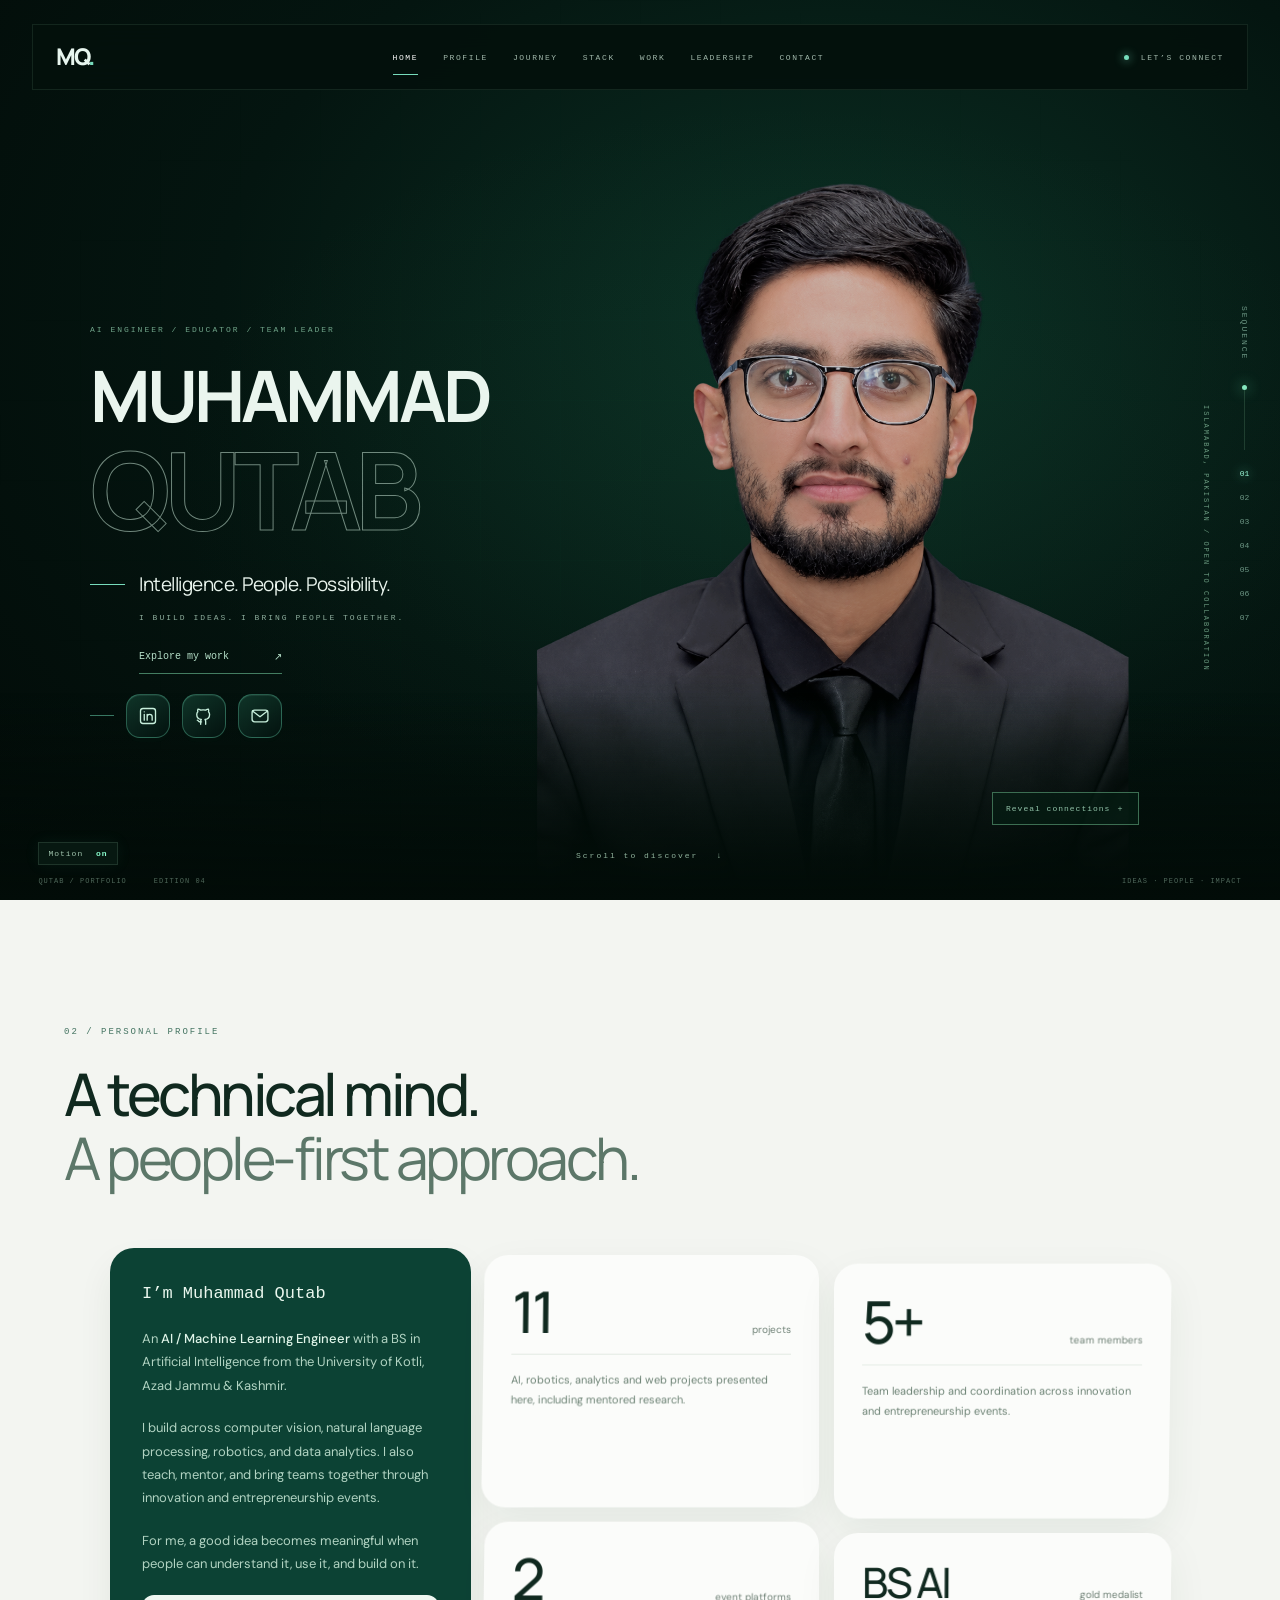
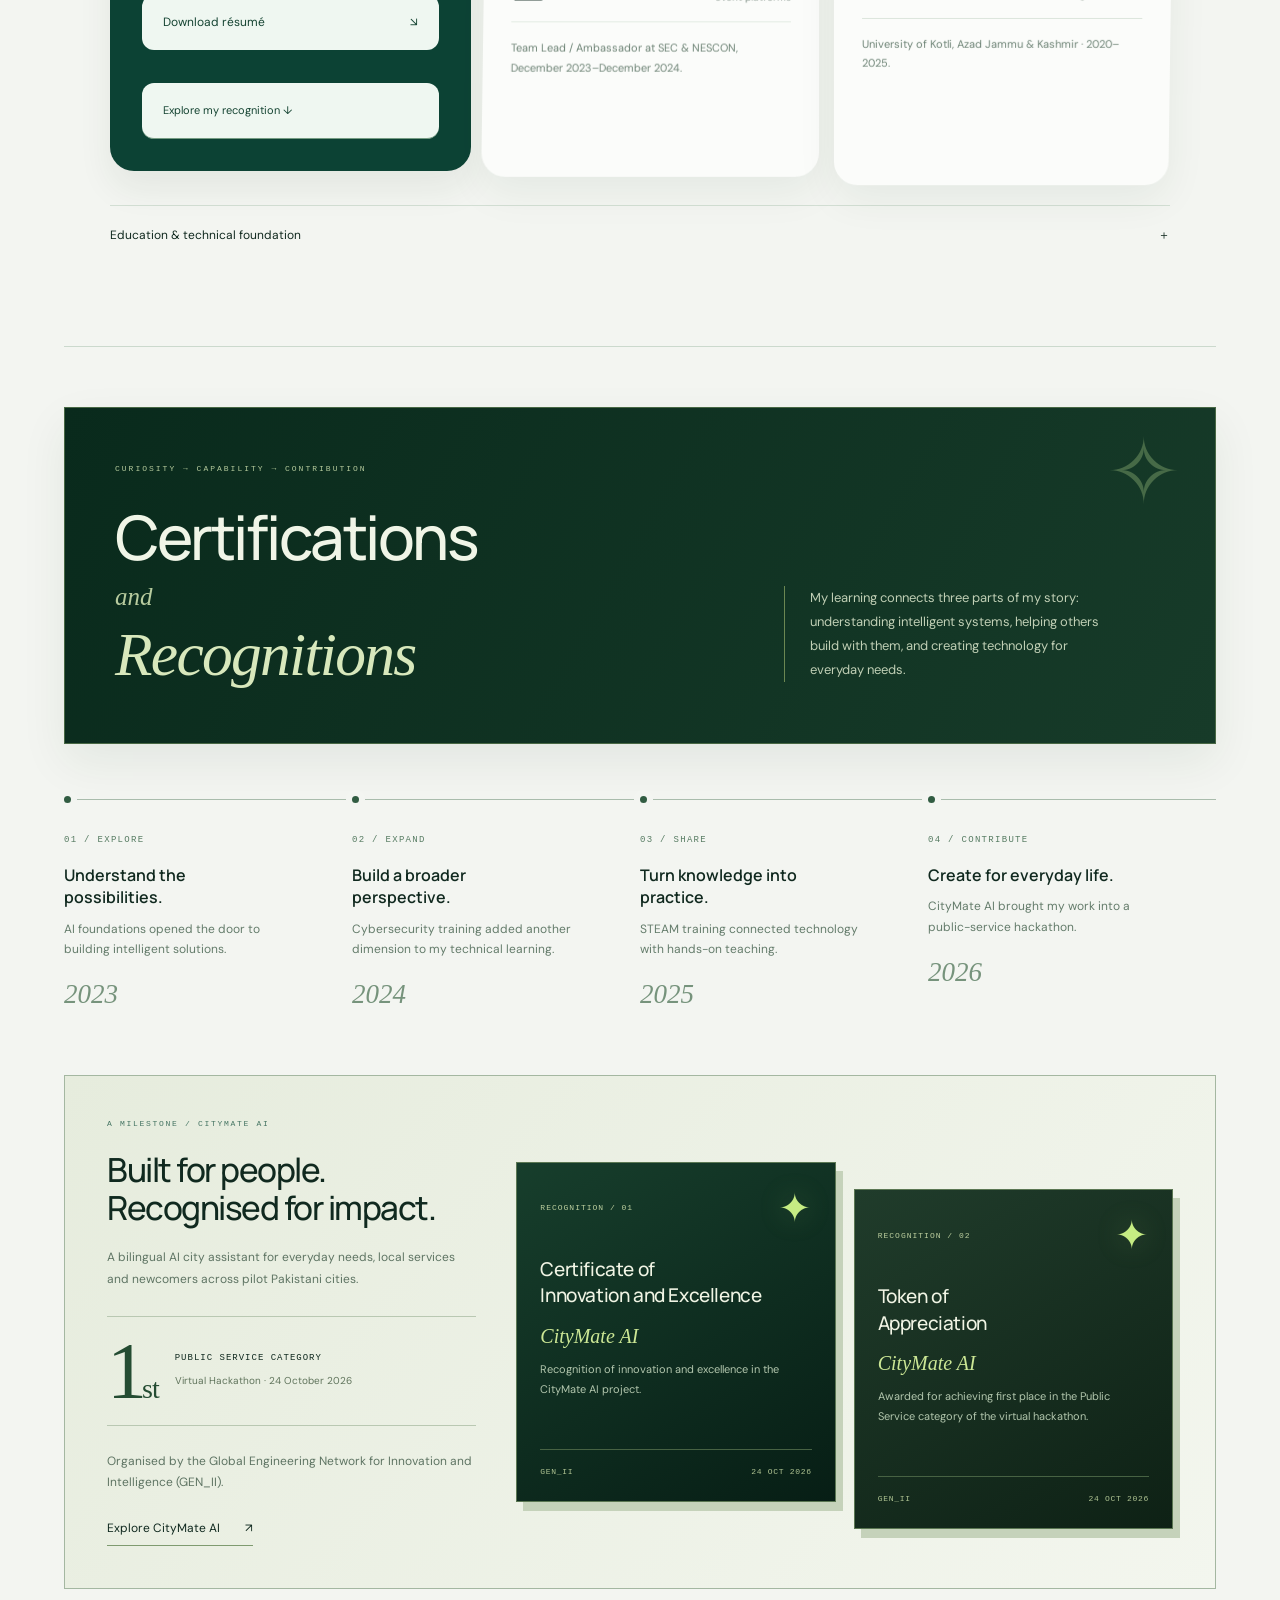
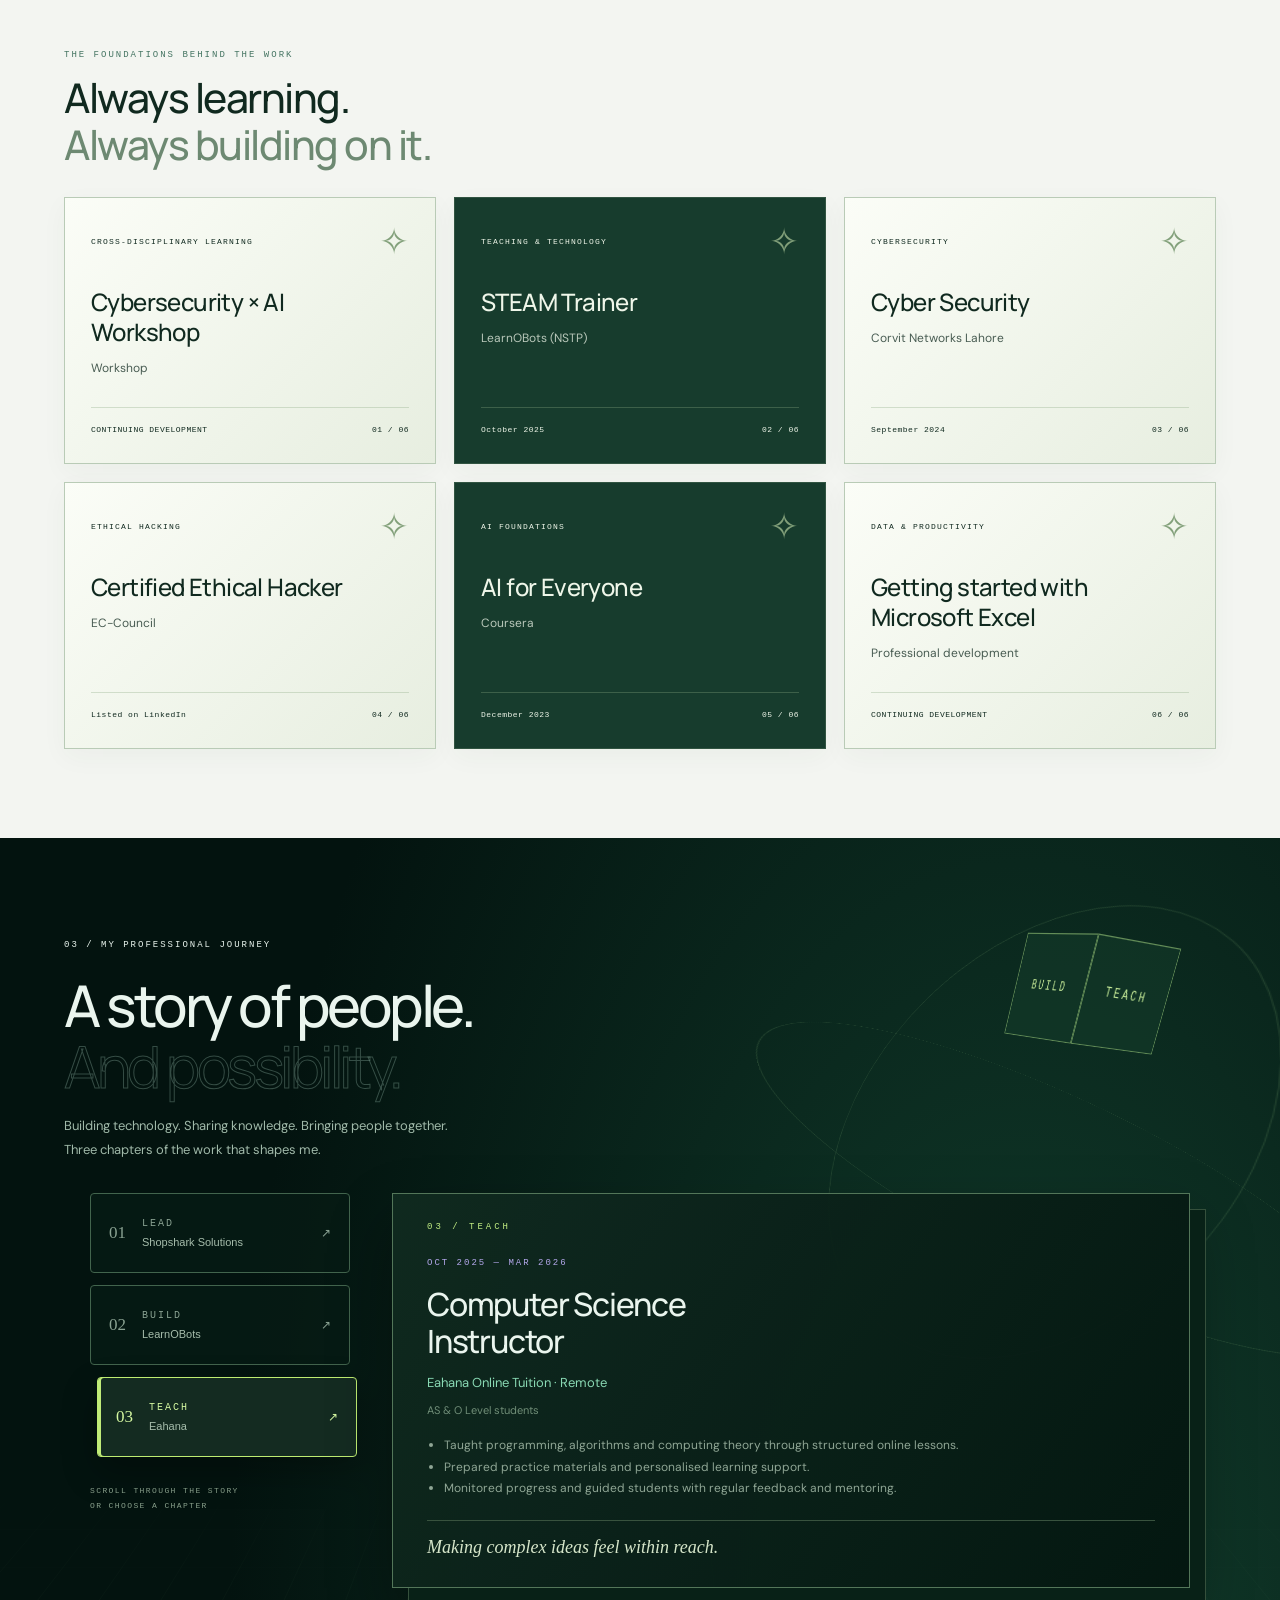
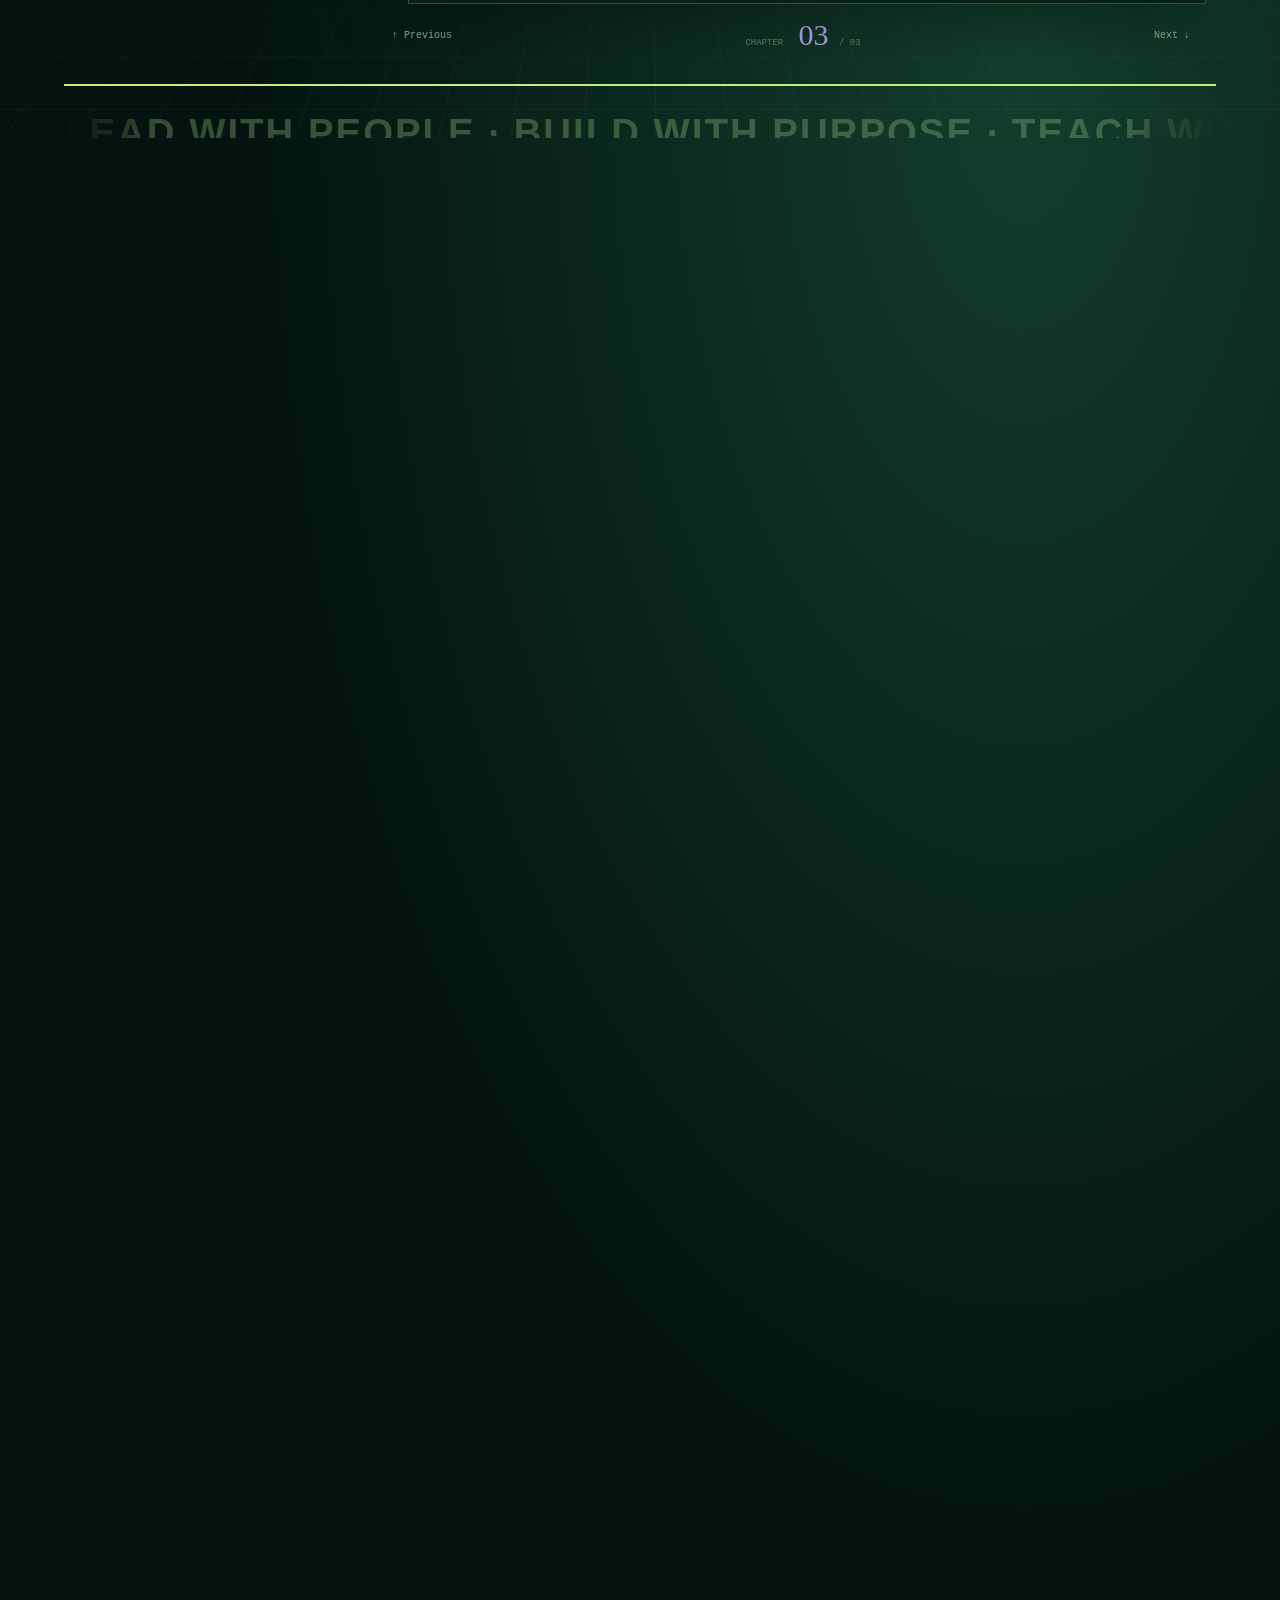
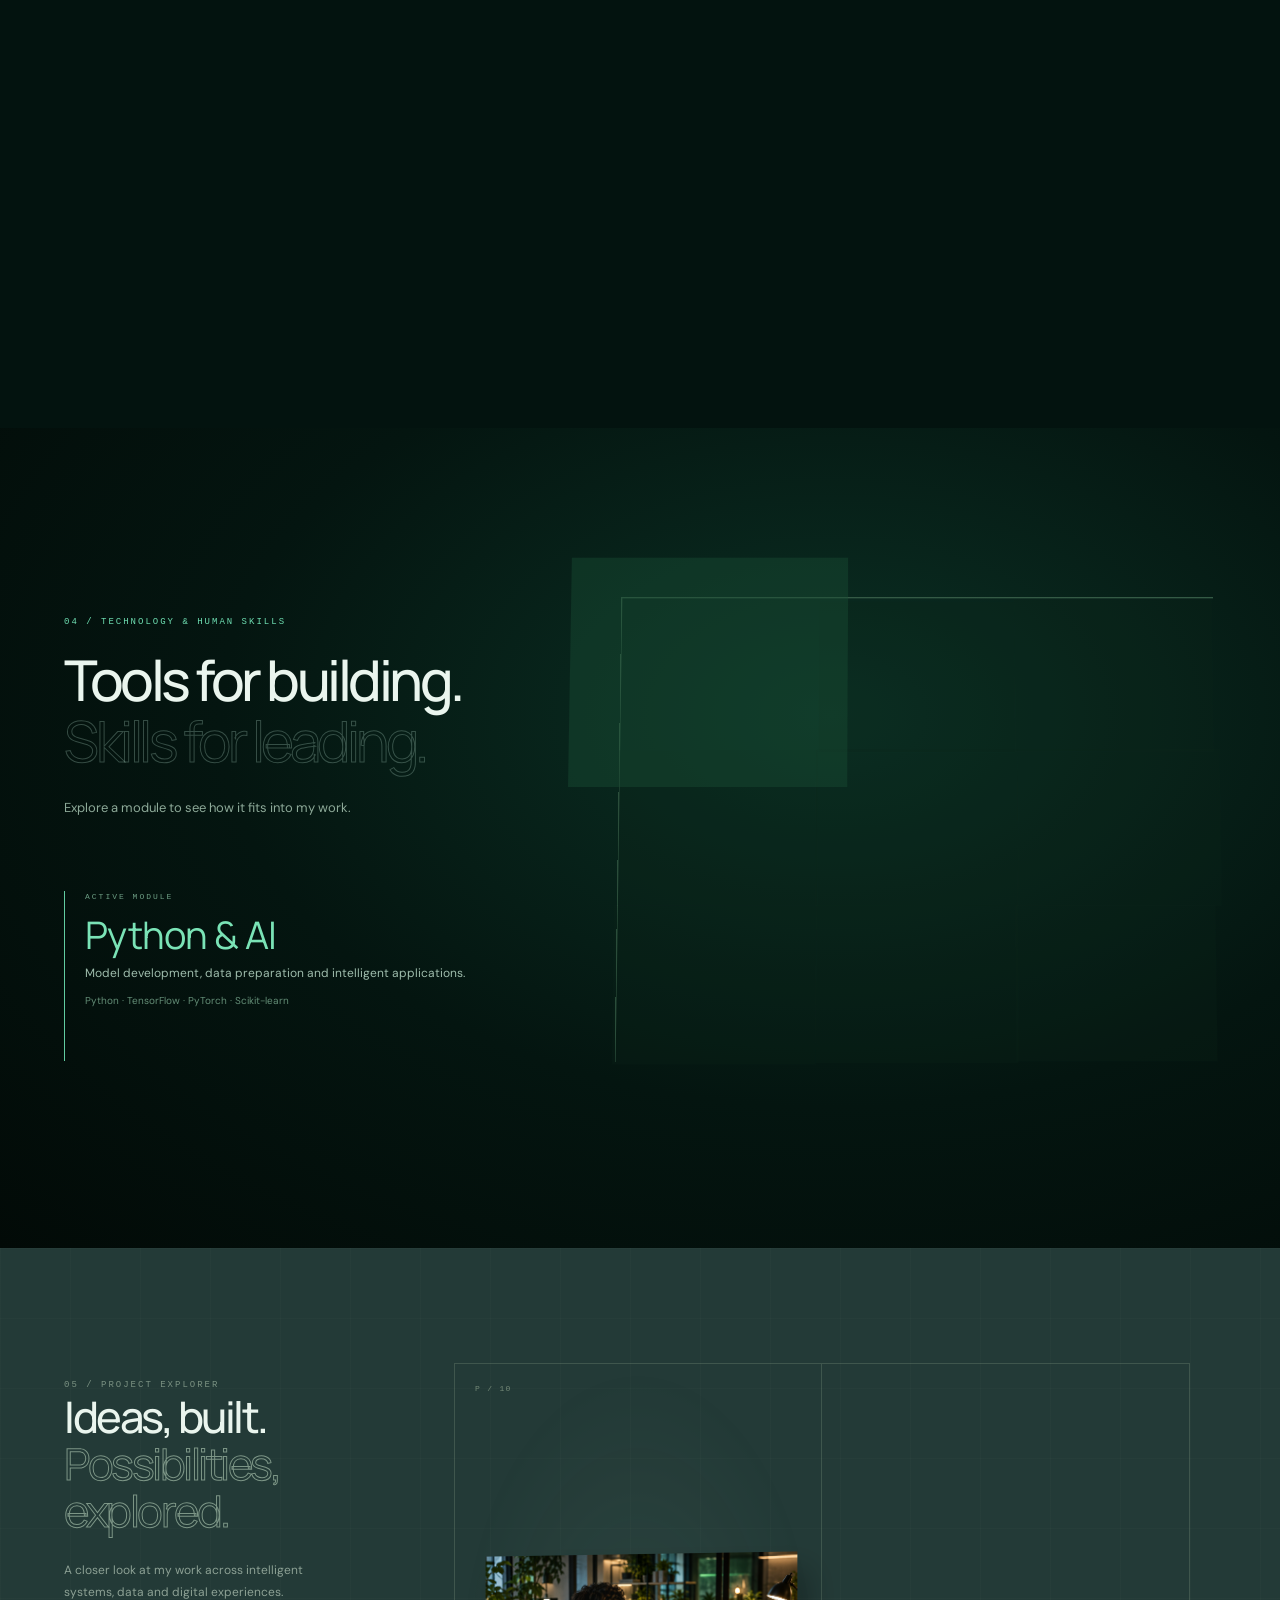
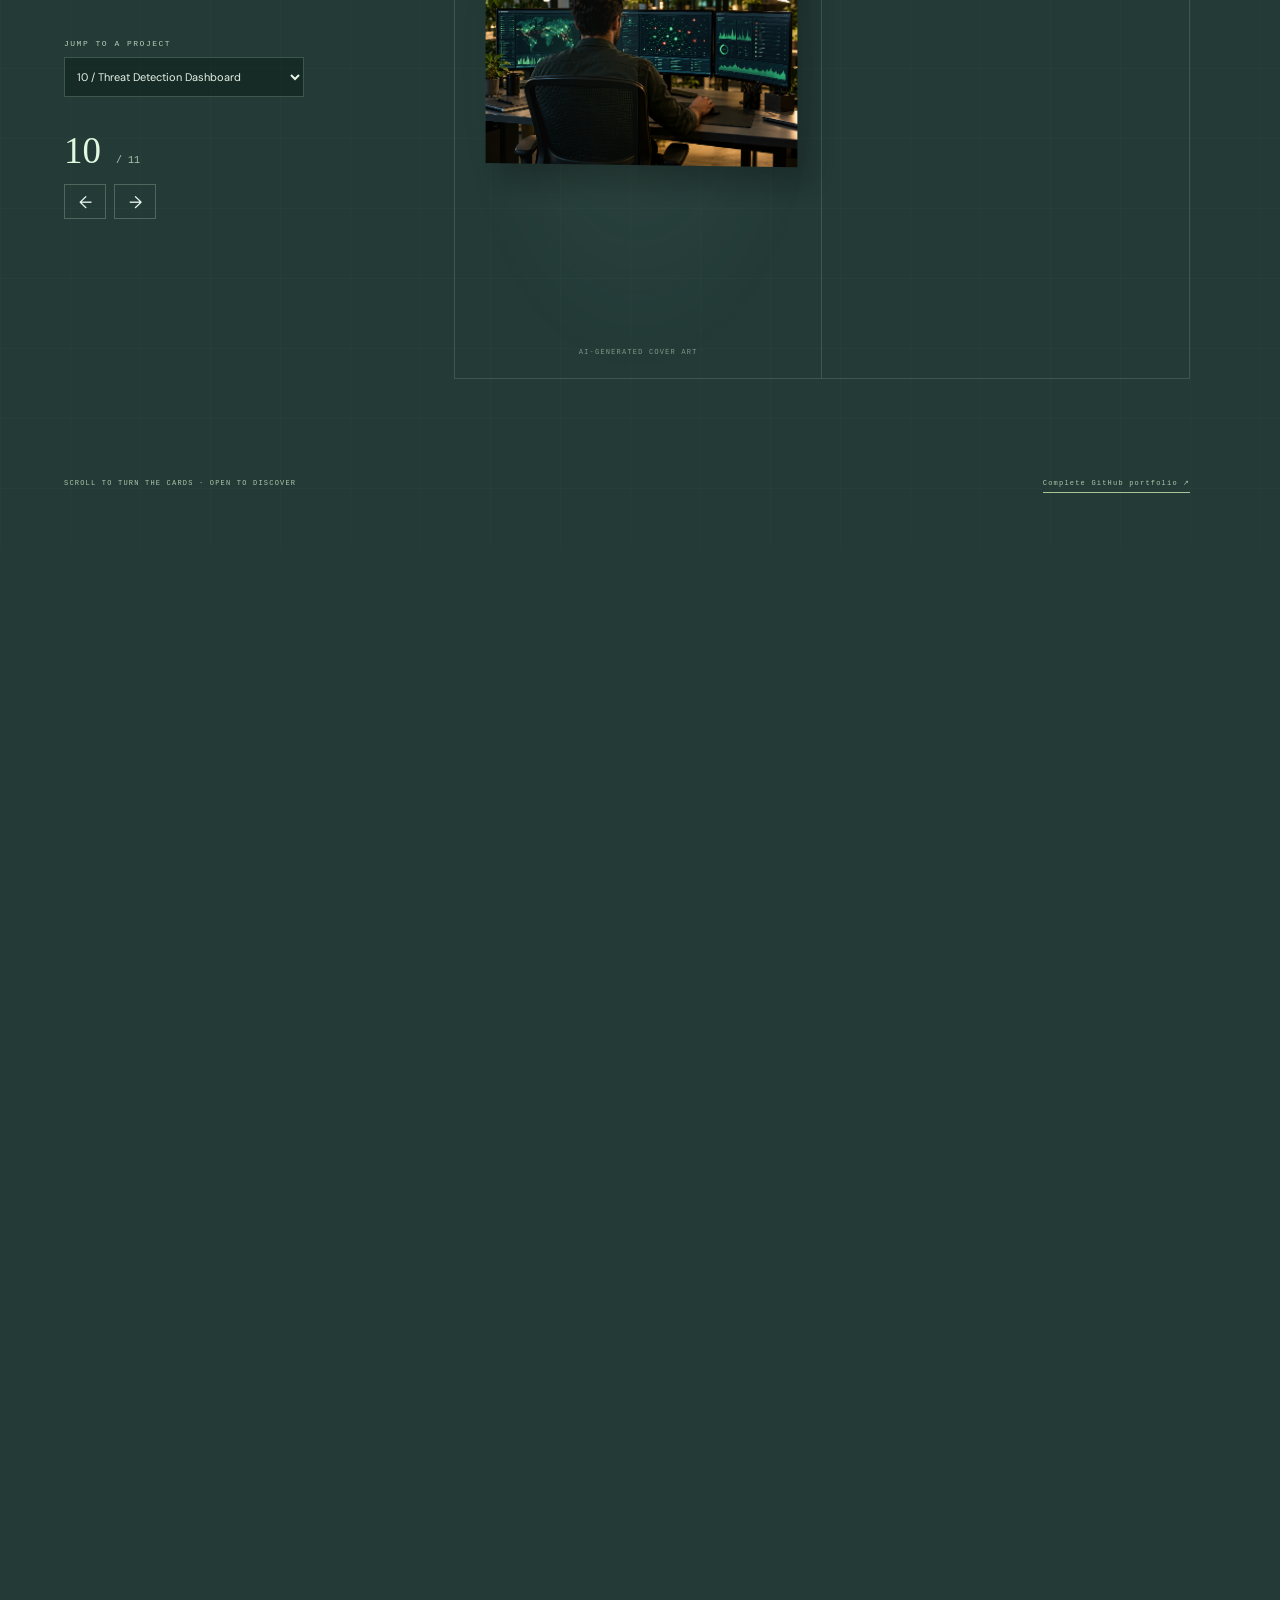
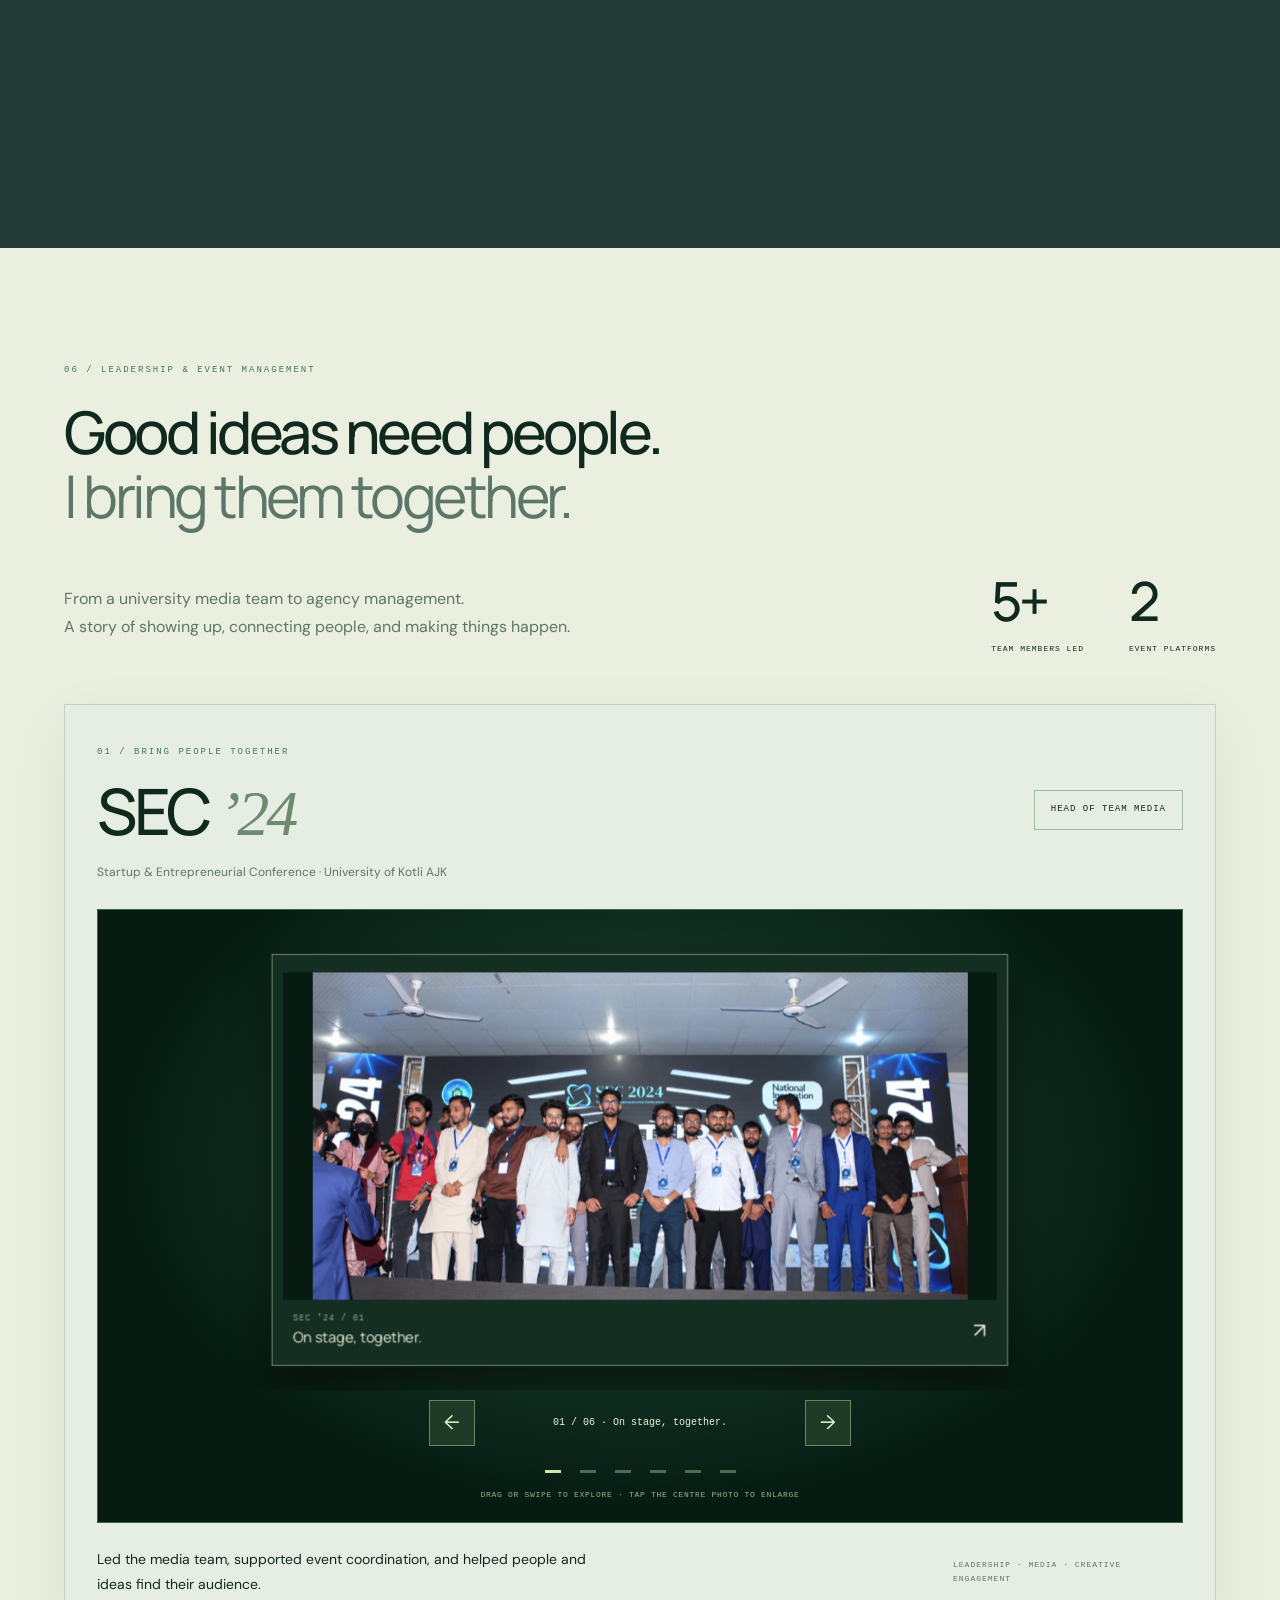
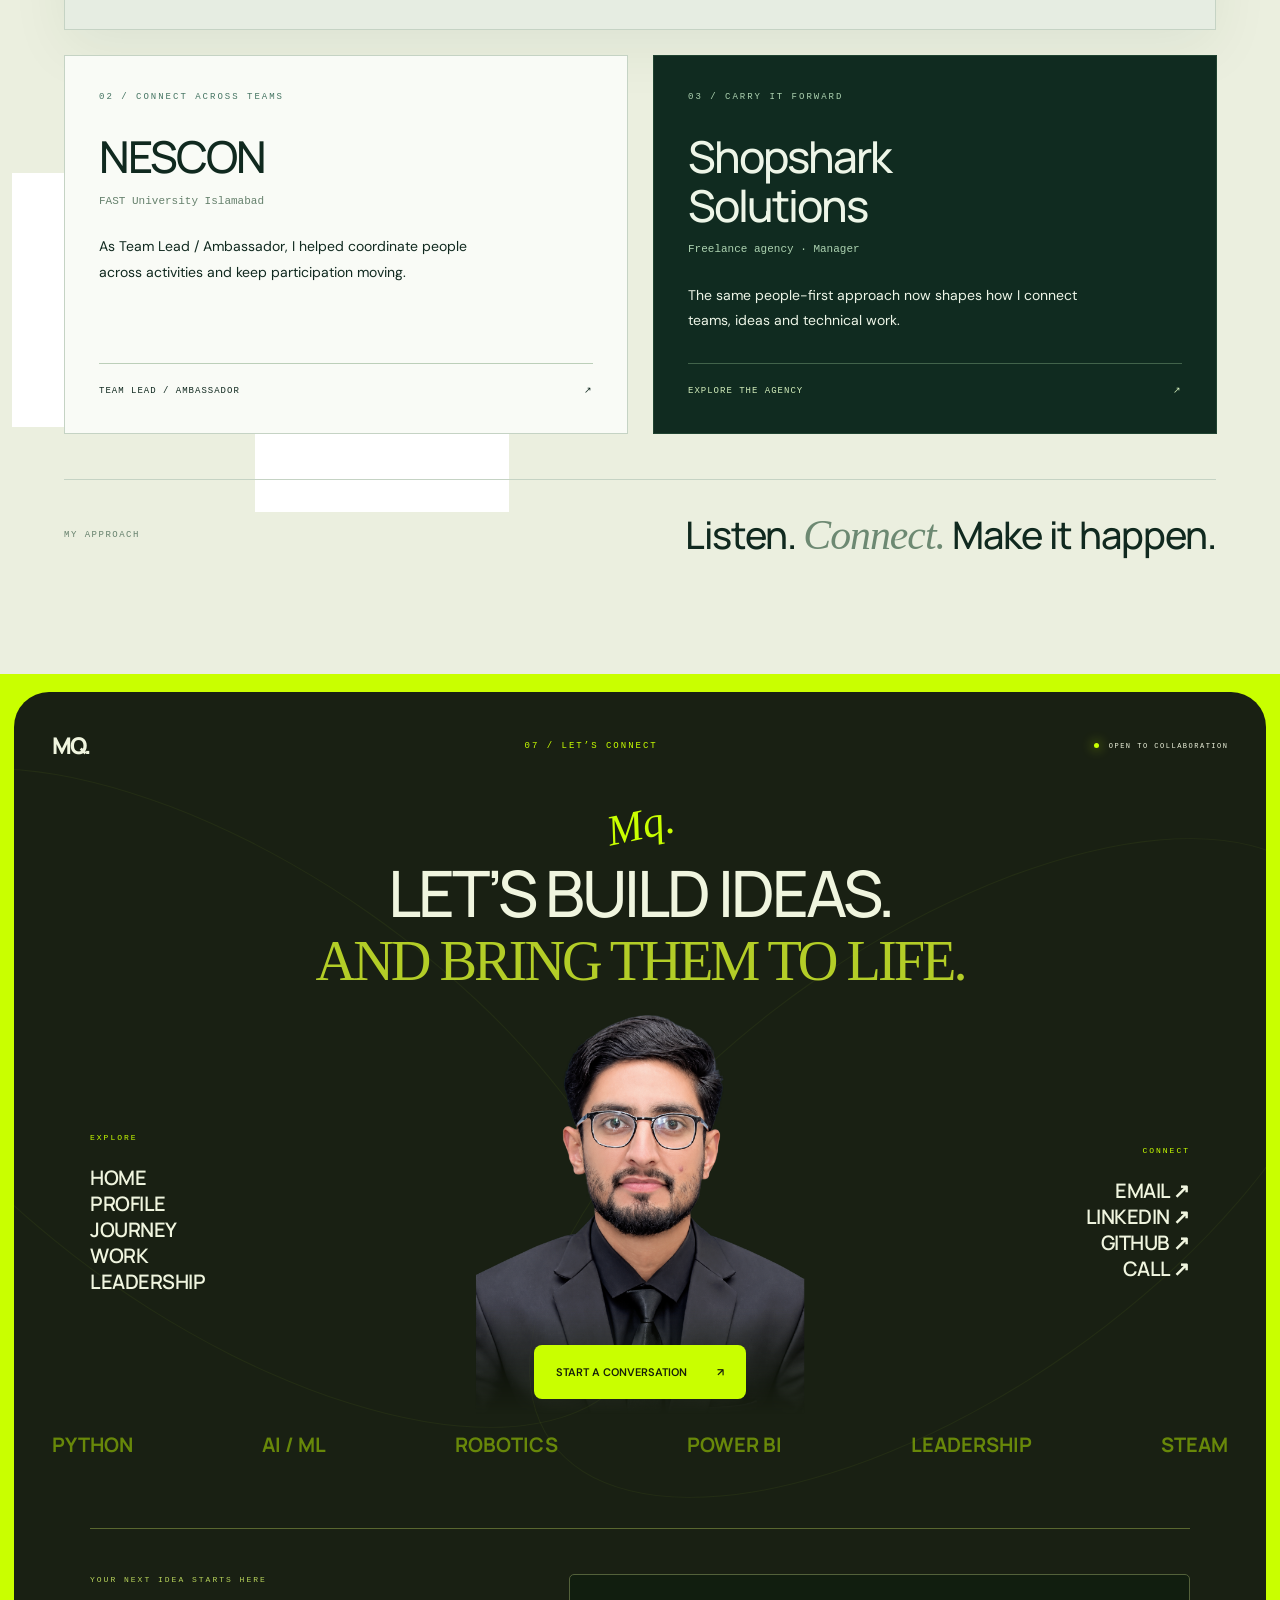
==== commit 6287b307: "Update portfolio location to Islamabad, Pakistan" ====
--- a/index.html
+++ b/index.html
@@ -13,7 +13,7 @@
 <aside class="sequence" aria-label="Page progress"><span>Sequence</span><div class="sequence-track"><i></i></div><a href="#home" aria-label="01 Home">01</a><a href="#about" aria-label="02 Profile">02</a><a href="#experience" aria-label="03 Journey">03</a><a href="#skills" aria-label="04 Stack">04</a><a href="#work" aria-label="05 Work">05</a><a href="#leadership" aria-label="06 Leadership">06</a><a href="#contact" aria-label="07 Contact">07</a></aside>
 <div class="system-footer" aria-hidden="true"><span>QUTAB / PORTFOLIO<span class="edition">EDITION 04</span></span><span id="coordinates">IDEAS · PEOPLE · IMPACT</span></div><button class="motion-control" aria-pressed="false">Motion <span>on</span></button>
 <main id="main">
-<section id="home" class="hero section dark" data-theme="dark"><div class="ambient" aria-hidden="true"></div><div class="hero-grid" aria-hidden="true"></div><div class="hero-identity"><p class="eyebrow hero-intro">AI ENGINEER / EDUCATOR / TEAM LEADER</p><h1><span>Muhammad</span><span class="outline">Qutab</span></h1><h2><i></i> Intelligence. People. Possibility.</h2><p class="hero-tagline">I BUILD IDEAS. I BRING PEOPLE TOGETHER.</p><a class="hero-cta" href="#work">Explore my work <span>↗</span></a><nav class="hero-socials" aria-label="Connect with Muhammad"><a href="https://www.linkedin.com/in/muhammadqutab6/" target="_blank" rel="noopener noreferrer" aria-label="LinkedIn profile" title="LinkedIn"><svg viewBox="0 0 24 24" width="20" height="20" fill="none" stroke="currentColor" stroke-width="1.6" stroke-linecap="round" stroke-linejoin="round" aria-hidden="true"><rect x="3" y="3" width="18" height="18" rx="3"/><path d="M7.5 10v7M11 17v-7m0 3a3 3 0 0 1 6 0v4"/><path d="M7.5 7h.01"/></svg></a><a href="https://github.com/MuhammadQutab" target="_blank" rel="noopener noreferrer" aria-label="GitHub projects" title="GitHub"><svg viewBox="0 0 24 24" width="20" height="20" fill="none" stroke="currentColor" stroke-width="1.6" stroke-linecap="round" stroke-linejoin="round" aria-hidden="true"><path d="M9 19c-4 1-4-2-5-2m10 5v-3.5a3 3 0 0 0-.8-2.3c2.7-.3 5.5-1.3 5.5-6A4.7 4.7 0 0 0 17.4 7a4.4 4.4 0 0 0-.1-3.2S16.3 3.5 14 5a11 11 0 0 0-6 0C5.7 3.5 4.7 3.8 4.7 3.8A4.4 4.4 0 0 0 4.6 7a4.7 4.7 0 0 0-1.3 3.2c0 4.7 2.8 5.7 5.5 6A3 3 0 0 0 8 18.5V22"/></svg></a><a href="#enquiry" aria-label="Email Muhammad Qutab" title="Email"><svg viewBox="0 0 24 24" width="20" height="20" fill="none" stroke="currentColor" stroke-width="1.6" stroke-linecap="round" stroke-linejoin="round" aria-hidden="true"><rect x="2.5" y="5" width="19" height="14" rx="3"/><path d="m3 6 9 7 9-7"/></svg></a></nav></div><div class="hero-person"><img src="assets/portrait-cutout.png" alt="Muhammad Qutab in a black suit" fetchpriority="high"><div class="circuit-overlay" aria-hidden="true"><svg viewBox="0 0 500 600"><path d="M20 160h110l60 70h120l50-50h120M0 290h130l50-50M500 350H350l-80-80M40 470h120l60-95h95l55 55h110M250 40v140m0 260v140"/><g><circle cx="190" cy="230" r="7"/><circle cx="310" cy="230" r="7"/><circle cx="270" cy="270" r="7"/><circle cx="220" cy="375" r="7"/><circle cx="250" cy="180" r="7"/></g></svg><span>PYTHON</span><span>COMPUTER VISION</span><span>LEADERSHIP</span><span>DATA & BI</span></div></div><button class="reveal-control" aria-pressed="false">Reveal connections <span>＋</span></button><a class="scroll-enter" href="#about">Scroll to discover <span>↓</span></a><span class="hero-location">MIRPUR, PAKISTAN / OPEN TO COLLABORATION</span></section>
+<section id="home" class="hero section dark" data-theme="dark"><div class="ambient" aria-hidden="true"></div><div class="hero-grid" aria-hidden="true"></div><div class="hero-identity"><p class="eyebrow hero-intro">AI ENGINEER / EDUCATOR / TEAM LEADER</p><h1><span>Muhammad</span><span class="outline">Qutab</span></h1><h2><i></i> Intelligence. People. Possibility.</h2><p class="hero-tagline">I BUILD IDEAS. I BRING PEOPLE TOGETHER.</p><a class="hero-cta" href="#work">Explore my work <span>↗</span></a><nav class="hero-socials" aria-label="Connect with Muhammad"><a href="https://www.linkedin.com/in/muhammadqutab6/" target="_blank" rel="noopener noreferrer" aria-label="LinkedIn profile" title="LinkedIn"><svg viewBox="0 0 24 24" width="20" height="20" fill="none" stroke="currentColor" stroke-width="1.6" stroke-linecap="round" stroke-linejoin="round" aria-hidden="true"><rect x="3" y="3" width="18" height="18" rx="3"/><path d="M7.5 10v7M11 17v-7m0 3a3 3 0 0 1 6 0v4"/><path d="M7.5 7h.01"/></svg></a><a href="https://github.com/MuhammadQutab" target="_blank" rel="noopener noreferrer" aria-label="GitHub projects" title="GitHub"><svg viewBox="0 0 24 24" width="20" height="20" fill="none" stroke="currentColor" stroke-width="1.6" stroke-linecap="round" stroke-linejoin="round" aria-hidden="true"><path d="M9 19c-4 1-4-2-5-2m10 5v-3.5a3 3 0 0 0-.8-2.3c2.7-.3 5.5-1.3 5.5-6A4.7 4.7 0 0 0 17.4 7a4.4 4.4 0 0 0-.1-3.2S16.3 3.5 14 5a11 11 0 0 0-6 0C5.7 3.5 4.7 3.8 4.7 3.8A4.4 4.4 0 0 0 4.6 7a4.7 4.7 0 0 0-1.3 3.2c0 4.7 2.8 5.7 5.5 6A3 3 0 0 0 8 18.5V22"/></svg></a><a href="#enquiry" aria-label="Email Muhammad Qutab" title="Email"><svg viewBox="0 0 24 24" width="20" height="20" fill="none" stroke="currentColor" stroke-width="1.6" stroke-linecap="round" stroke-linejoin="round" aria-hidden="true"><rect x="2.5" y="5" width="19" height="14" rx="3"/><path d="m3 6 9 7 9-7"/></svg></a></nav></div><div class="hero-person"><img src="assets/portrait-cutout.png" alt="Muhammad Qutab in a black suit" fetchpriority="high"><div class="circuit-overlay" aria-hidden="true"><svg viewBox="0 0 500 600"><path d="M20 160h110l60 70h120l50-50h120M0 290h130l50-50M500 350H350l-80-80M40 470h120l60-95h95l55 55h110M250 40v140m0 260v140"/><g><circle cx="190" cy="230" r="7"/><circle cx="310" cy="230" r="7"/><circle cx="270" cy="270" r="7"/><circle cx="220" cy="375" r="7"/><circle cx="250" cy="180" r="7"/></g></svg><span>PYTHON</span><span>COMPUTER VISION</span><span>LEADERSHIP</span><span>DATA & BI</span></div></div><button class="reveal-control" aria-pressed="false">Reveal connections <span>＋</span></button><a class="scroll-enter" href="#about">Scroll to discover <span>↓</span></a><span class="hero-location">ISLAMABAD, PAKISTAN / OPEN TO COLLABORATION</span></section>
 <section id="about" class="profile section light" data-theme="light"><div class="section-title reveal"><p class="eyebrow">02 / PERSONAL PROFILE</p><h2>A technical mind.<br><em>A people-first approach.</em></h2></div><div class="profile-grid"><article class="profile-intro reveal"><h3>I’m Muhammad Qutab</h3><p>An <strong>AI / Machine Learning Engineer</strong> with a BS in Artificial Intelligence from the University of Kotli, Azad Jammu & Kashmir.</p><p>I build across computer vision, natural language processing, robotics, and data analytics. I also teach, mentor, and bring teams together through innovation and entrepreneurship events.</p><p>For me, a good idea becomes meaningful when people can understand it, use it, and build on it.</p><a href="assets/Muhammad-Qutab-CV.pdf" download>Download résumé <span>↘</span></a><a class="recognition-jump" href="#recognition">Explore my recognition <span>↓</span></a></article><div class="profile-metrics"><article class="metric reveal"><div><strong data-count="11">11</strong><span>projects</span></div><p>AI, robotics, analytics and web projects presented here, including mentored research.</p></article><article class="metric reveal"><div><strong><span data-count="5">5</span>+</strong><span>team members</span></div><p>Team leadership and coordination across innovation and entrepreneurship events.</p></article><article class="metric reveal"><div><strong data-count="2">2</strong><span>event platforms</span></div><p>Team Lead / Ambassador at SEC & NESCON, December 2023–December 2024.</p></article><article class="metric reveal"><div><strong class="medal">BS AI</strong><span>gold medalist</span></div><p>University of Kotli, Azad Jammu & Kashmir · 2020–2025.</p></article></div></div><details class="learning"><summary>Education & technical foundation <span>＋</span></summary><div class="learning-grid"><article><h3>BS Artificial Intelligence</h3><p>Gold Medalist · University of Kotli, Azad Jammu & Kashmir.</p></article><article><h3>Technical foundation</h3><p>Computer vision, machine learning, deep learning, algorithms, Python programming, databases and Power BI.</p></article></div></details>
 <section class="recognition" id="recognition" aria-labelledby="recognition-title">
 <div class="recognition-heading recognition-masthead reveal"><div><p class="eyebrow">CURIOSITY → CAPABILITY → CONTRIBUTION</p><h2 id="recognition-title">Certifications<span class="recognition-and">and</span><em>Recognitions</em></h2></div><p>My learning connects three parts of my story: understanding intelligent systems, helping others build with them, and creating technology for everyday needs.</p></div>
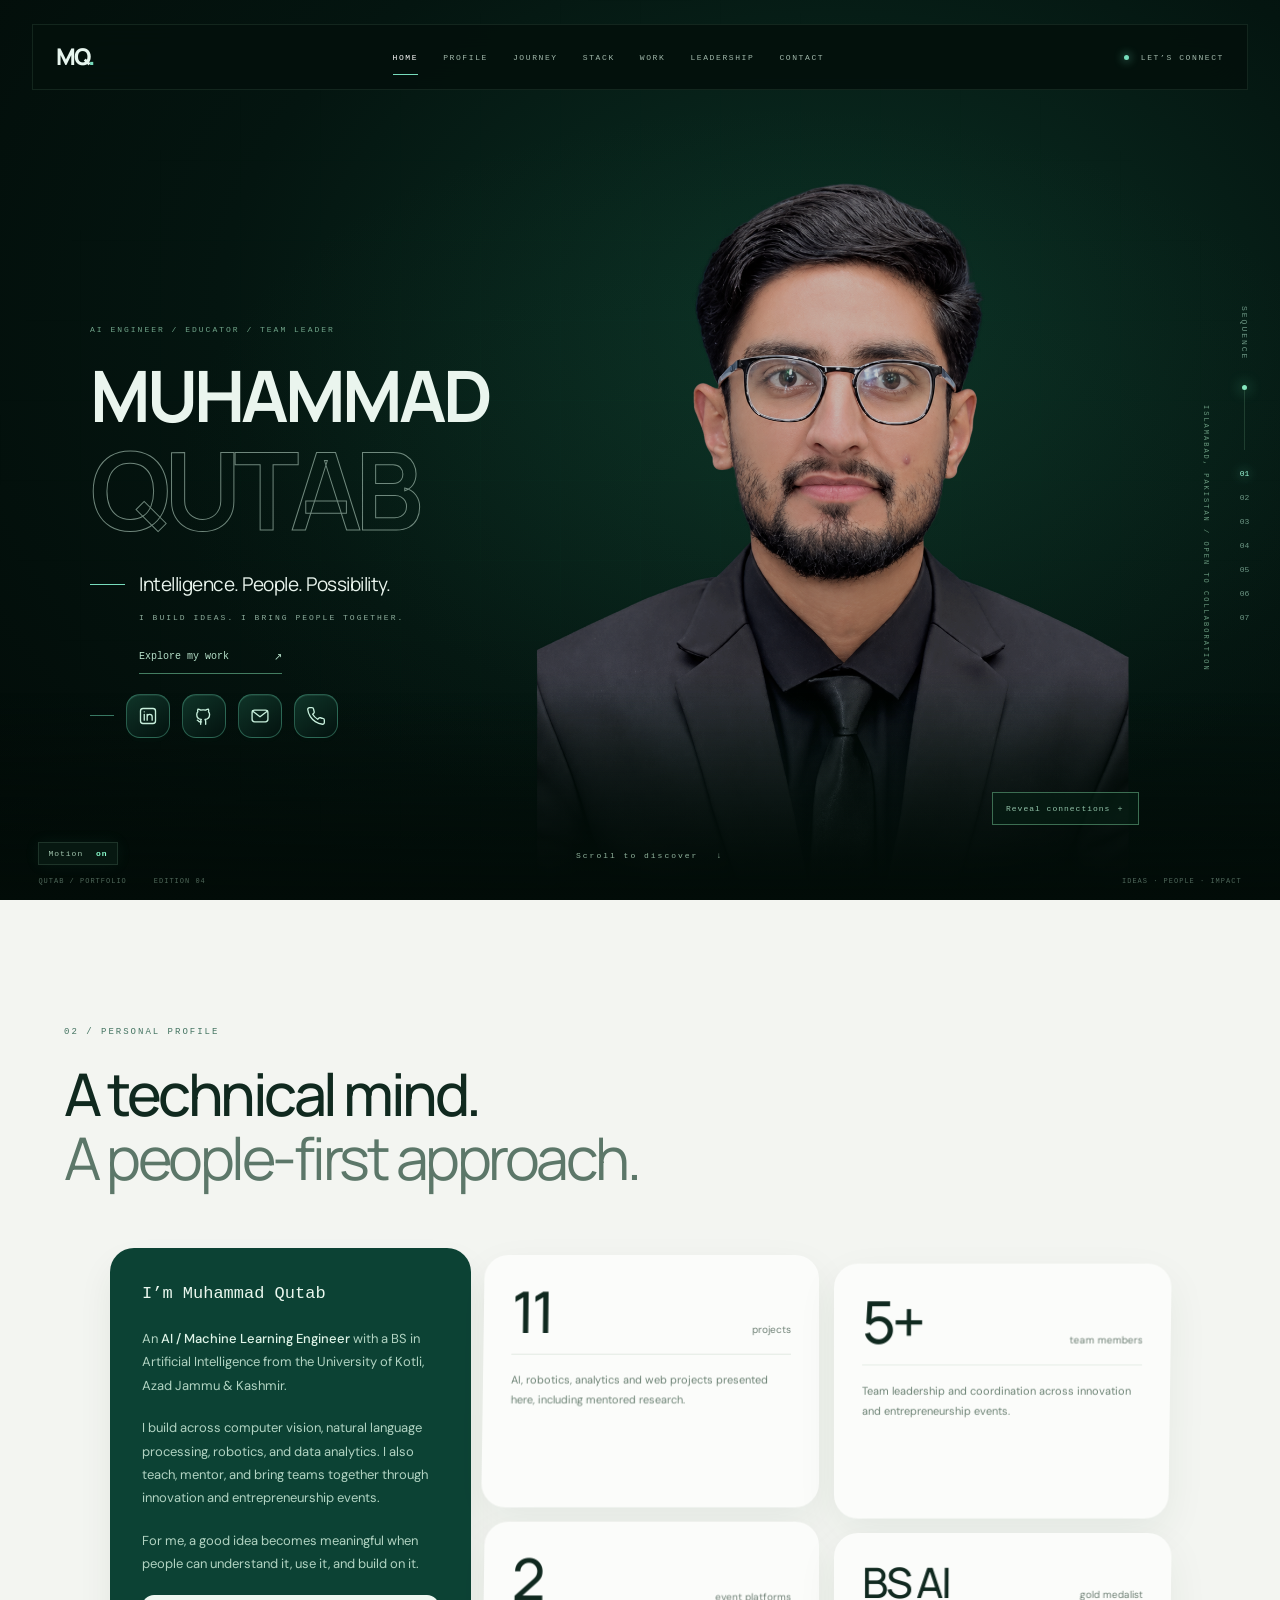
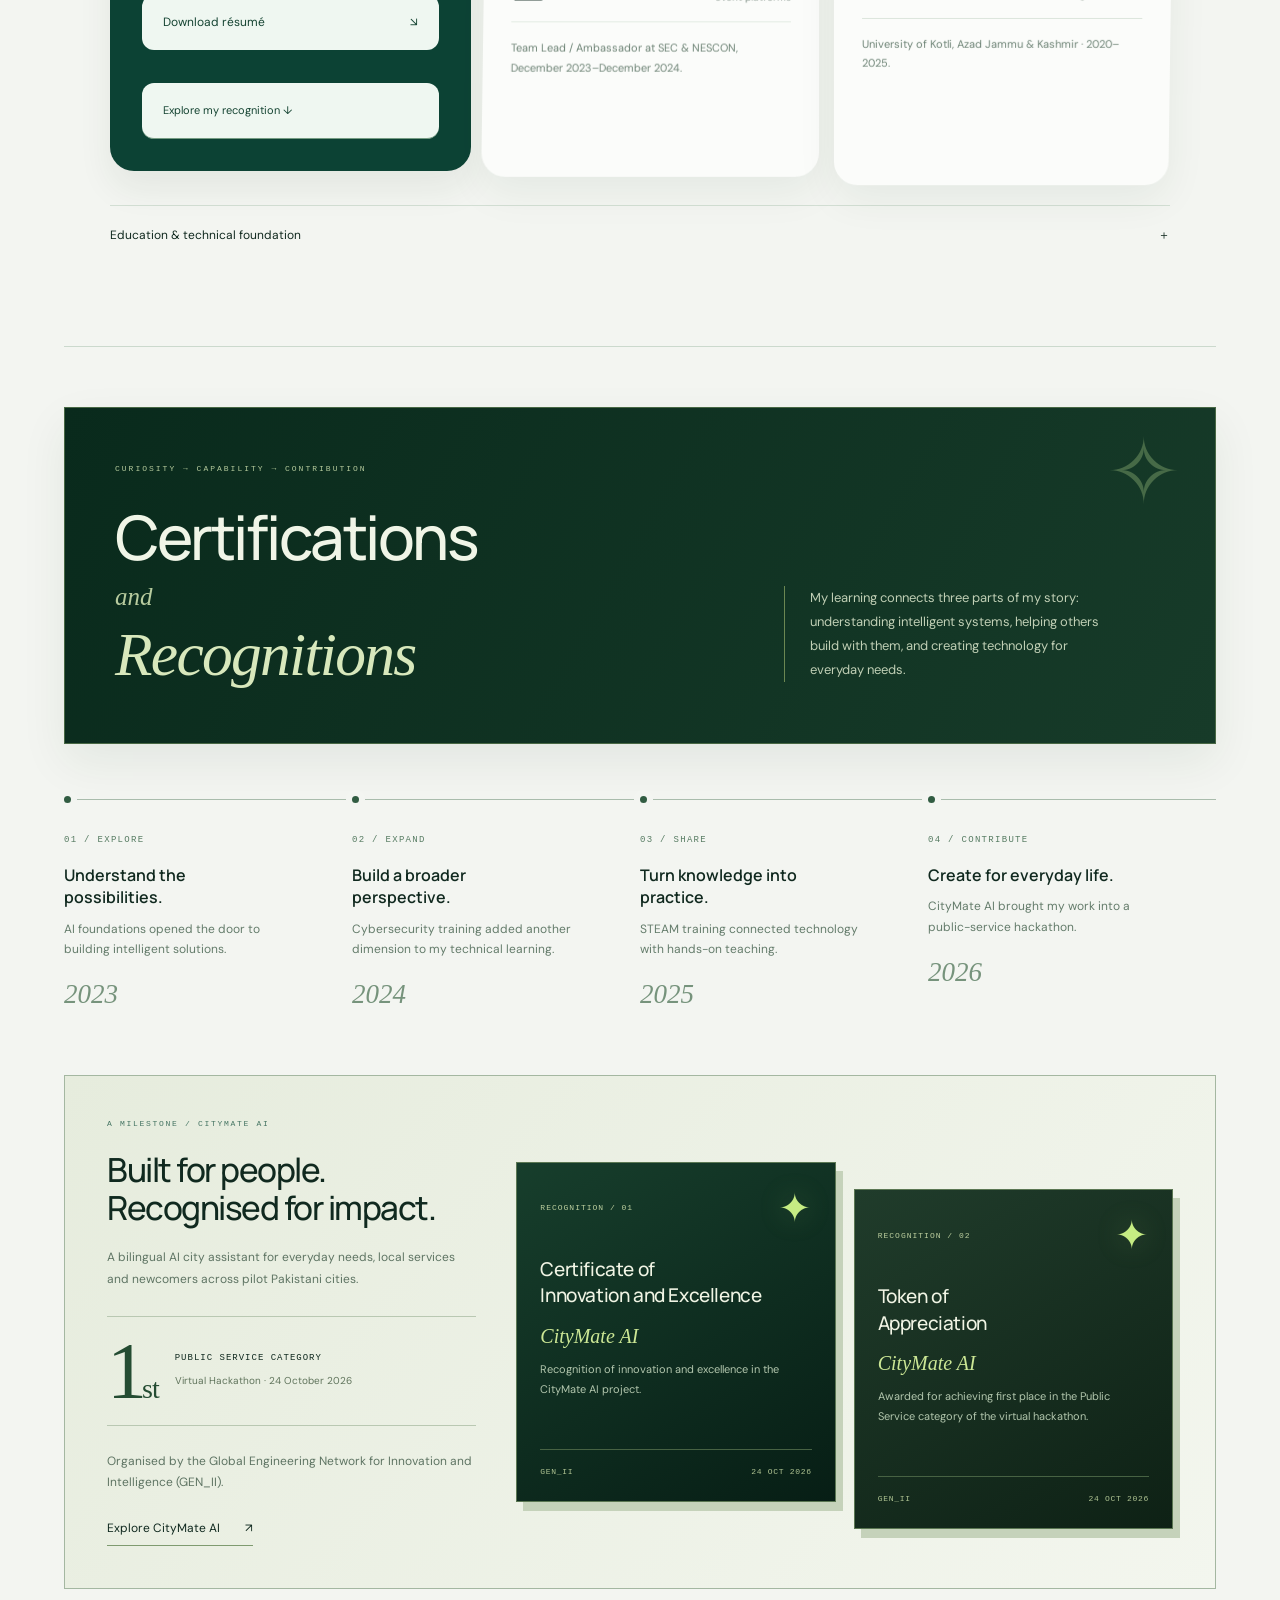
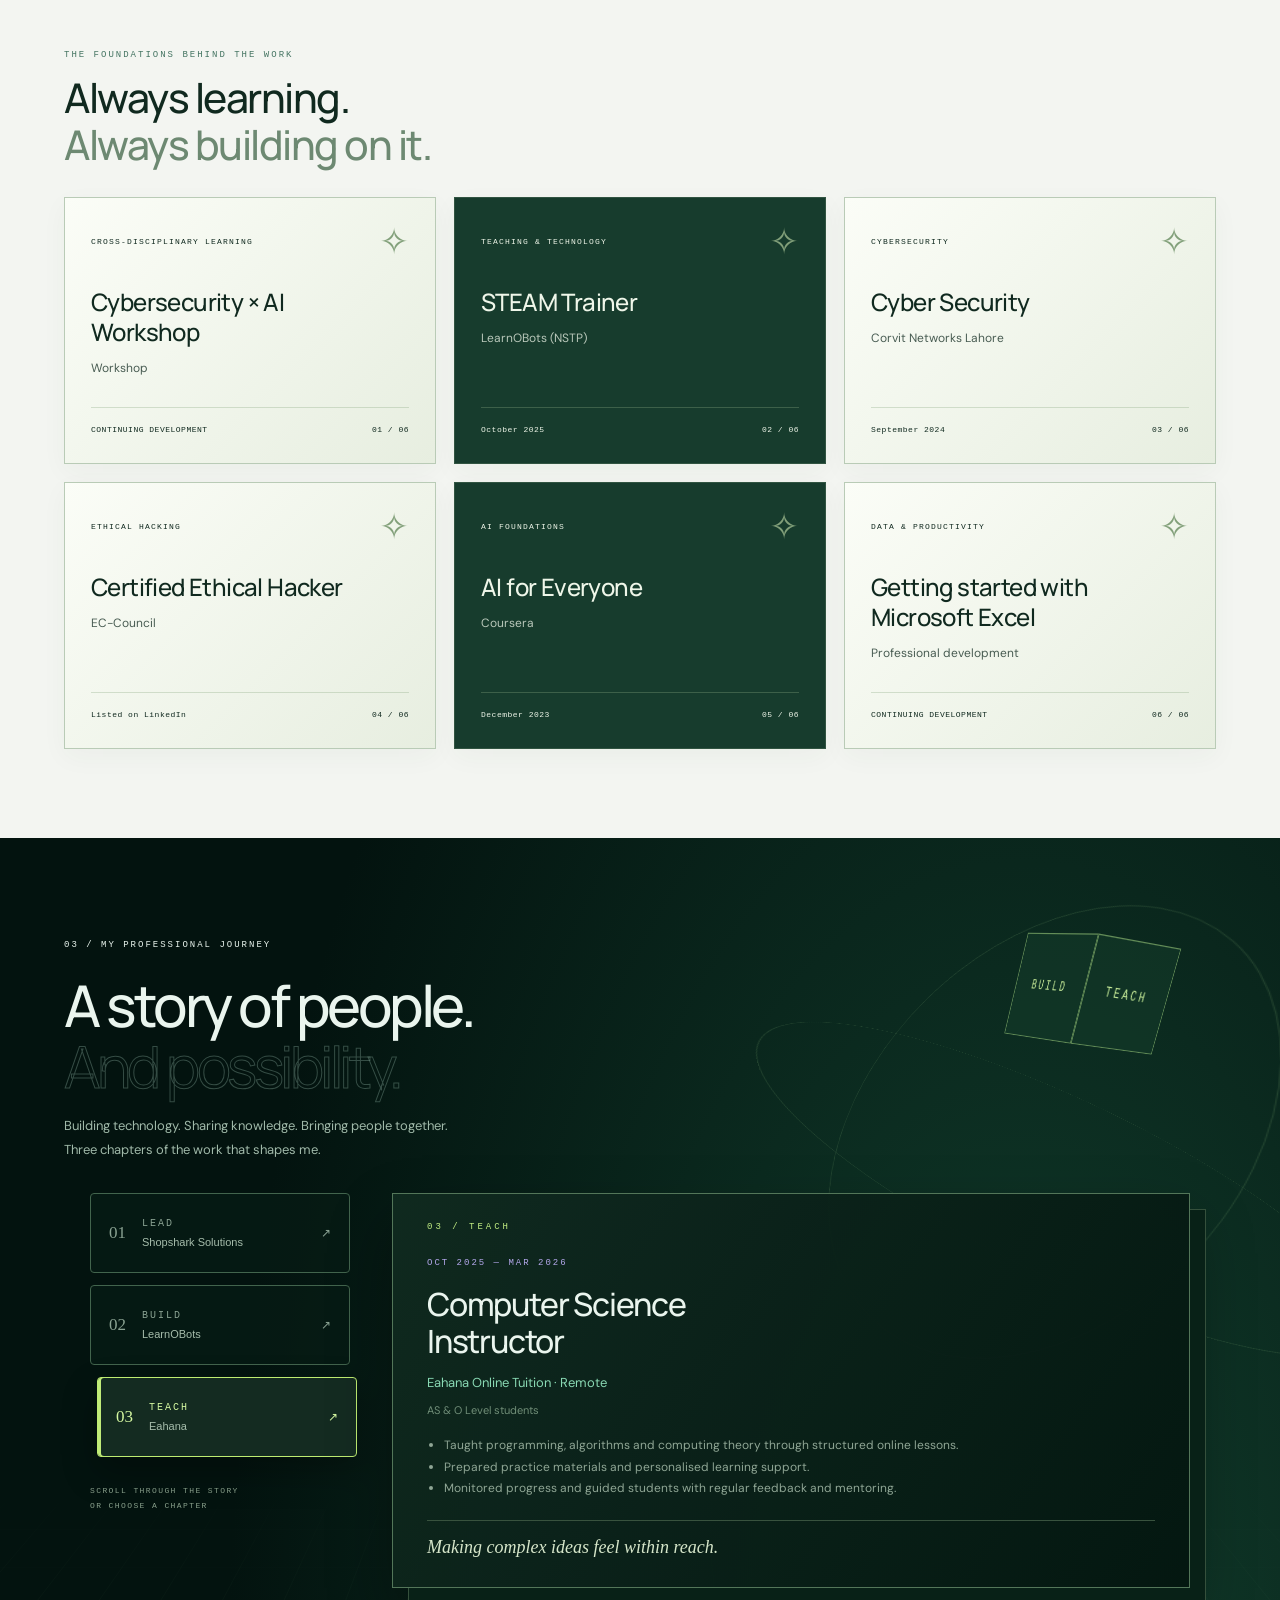
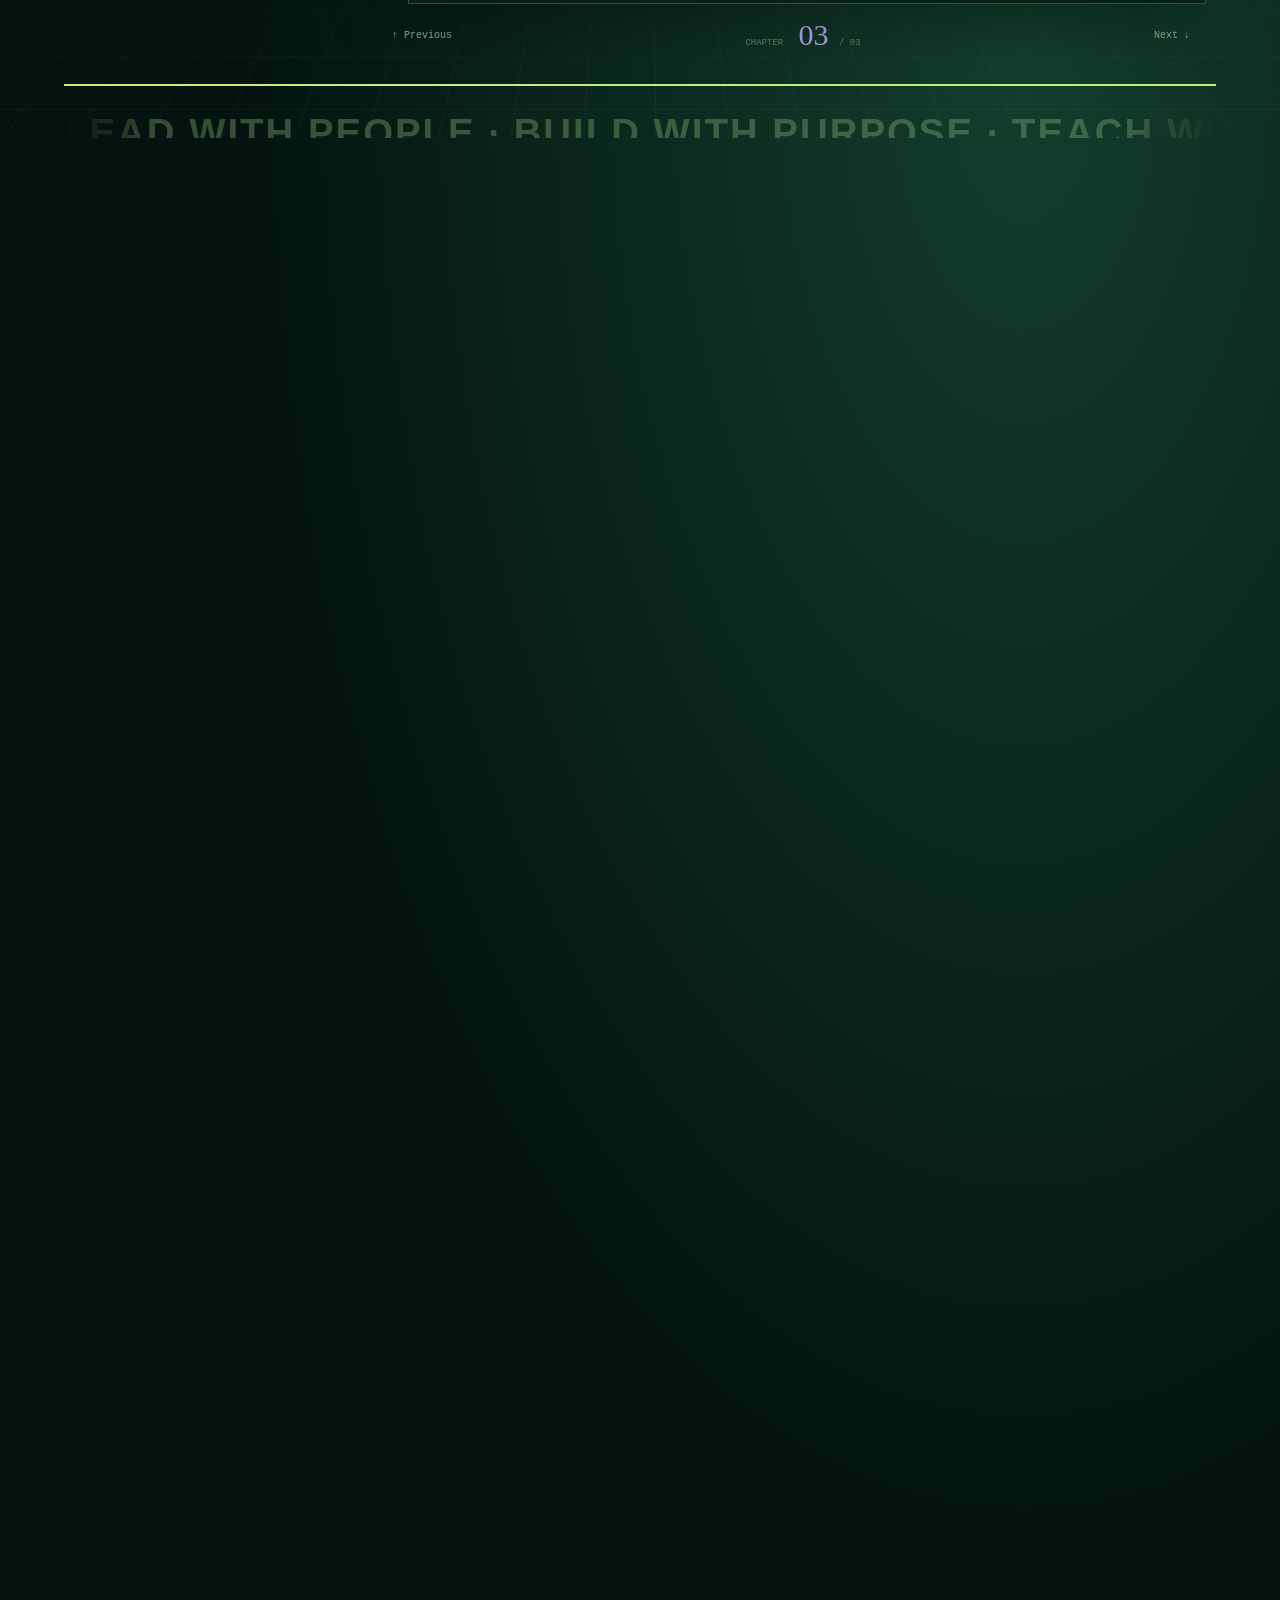
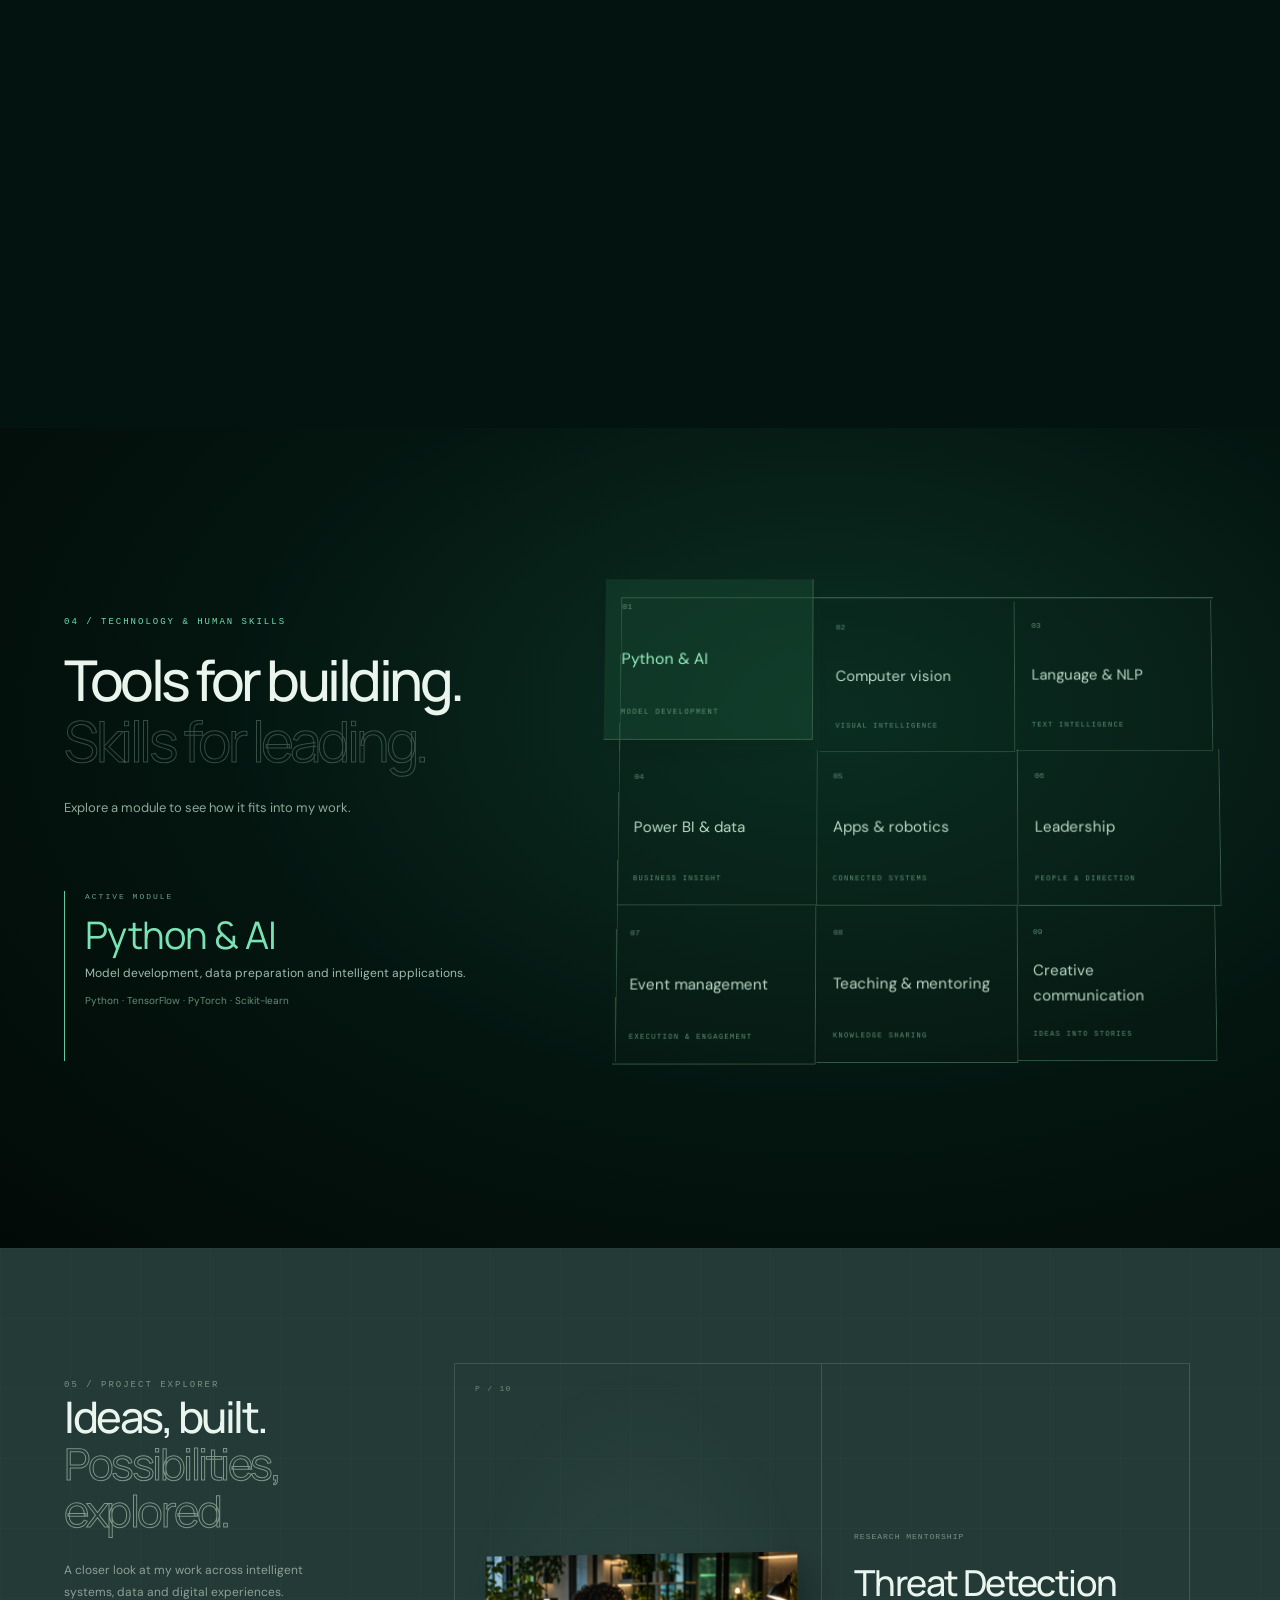
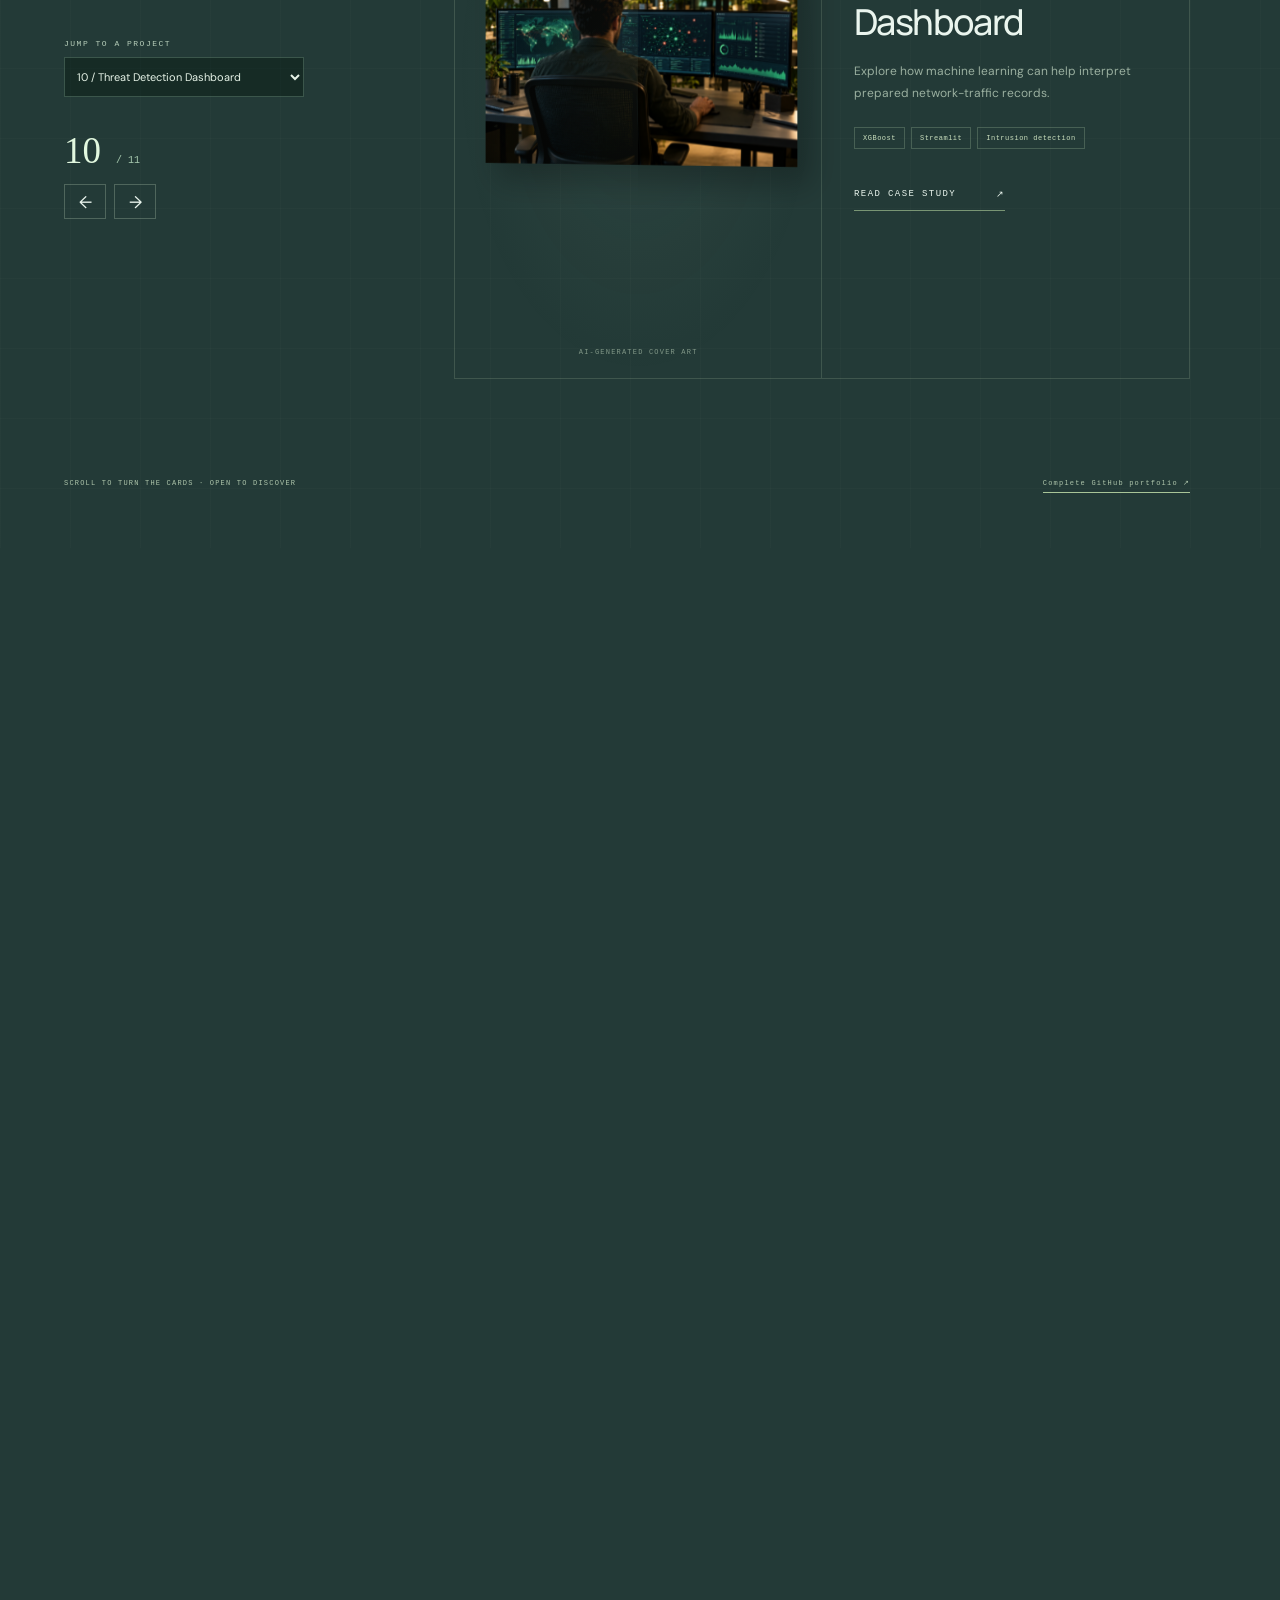
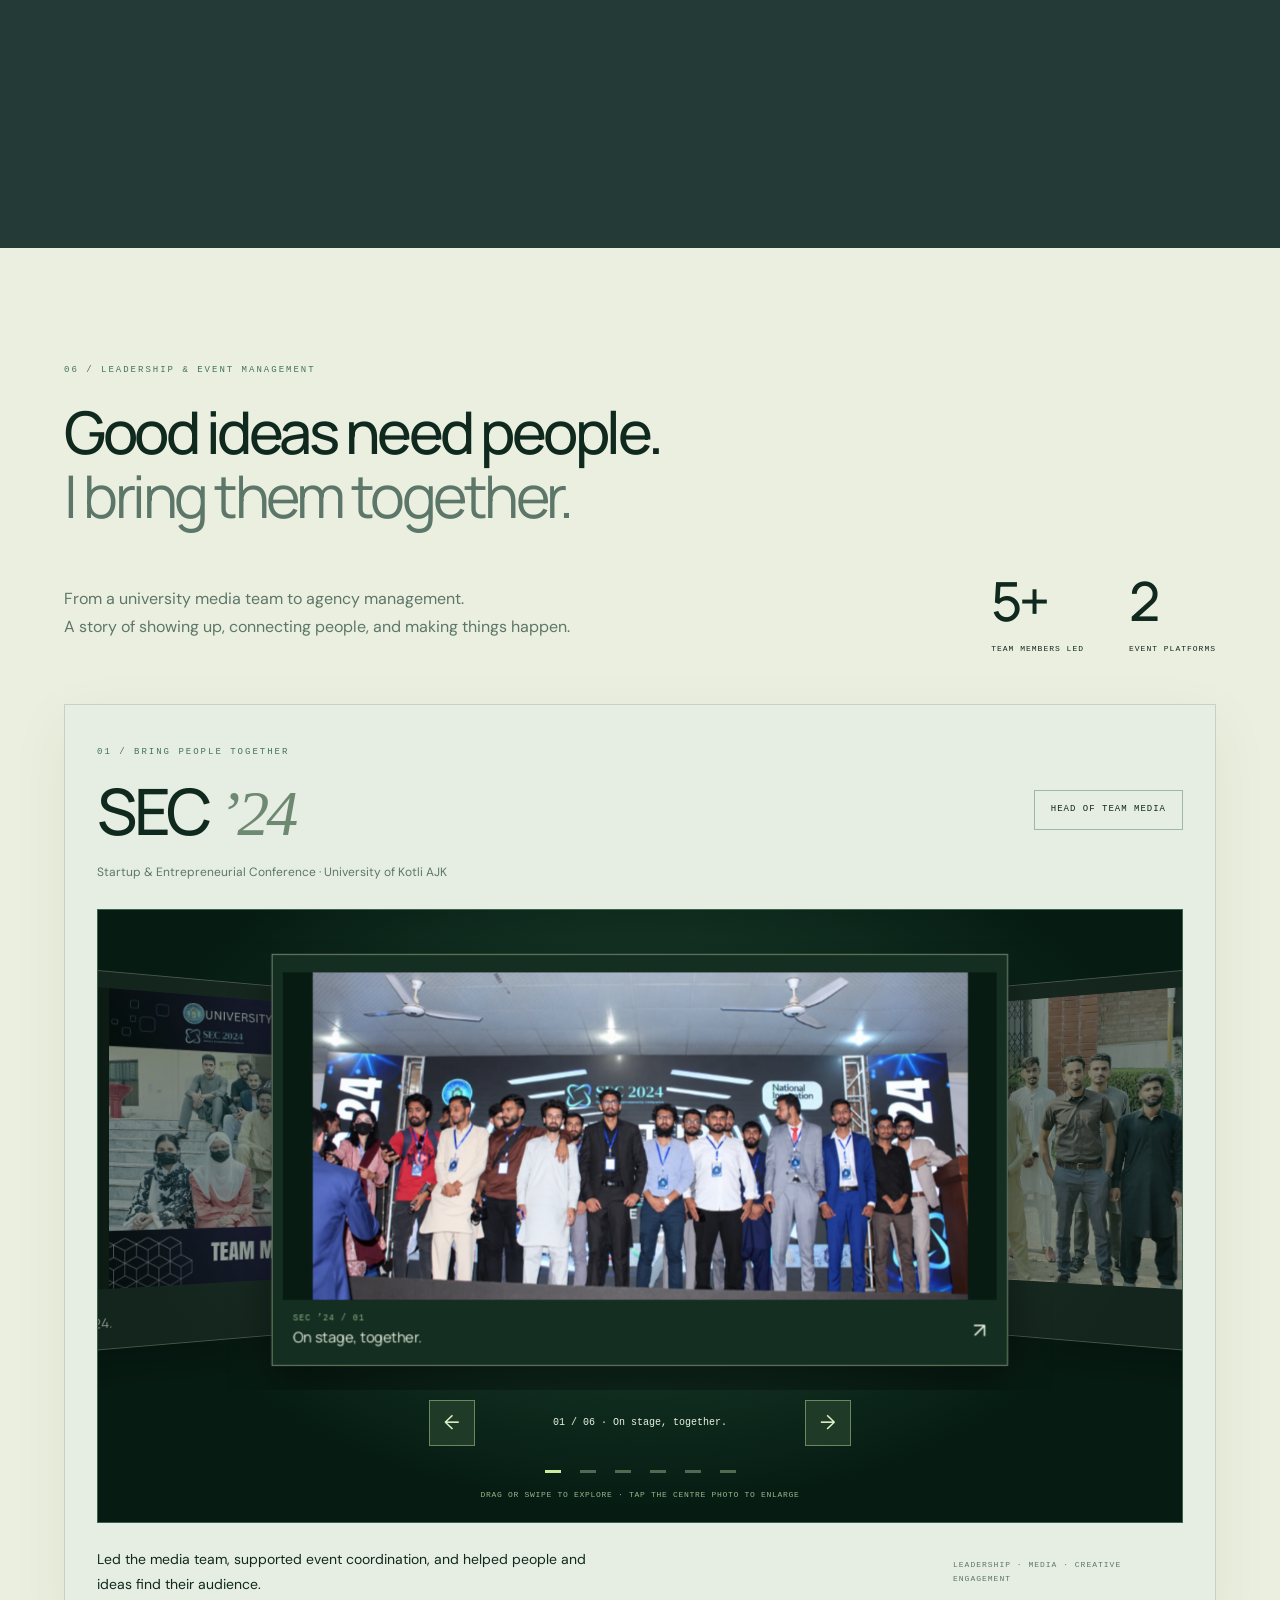
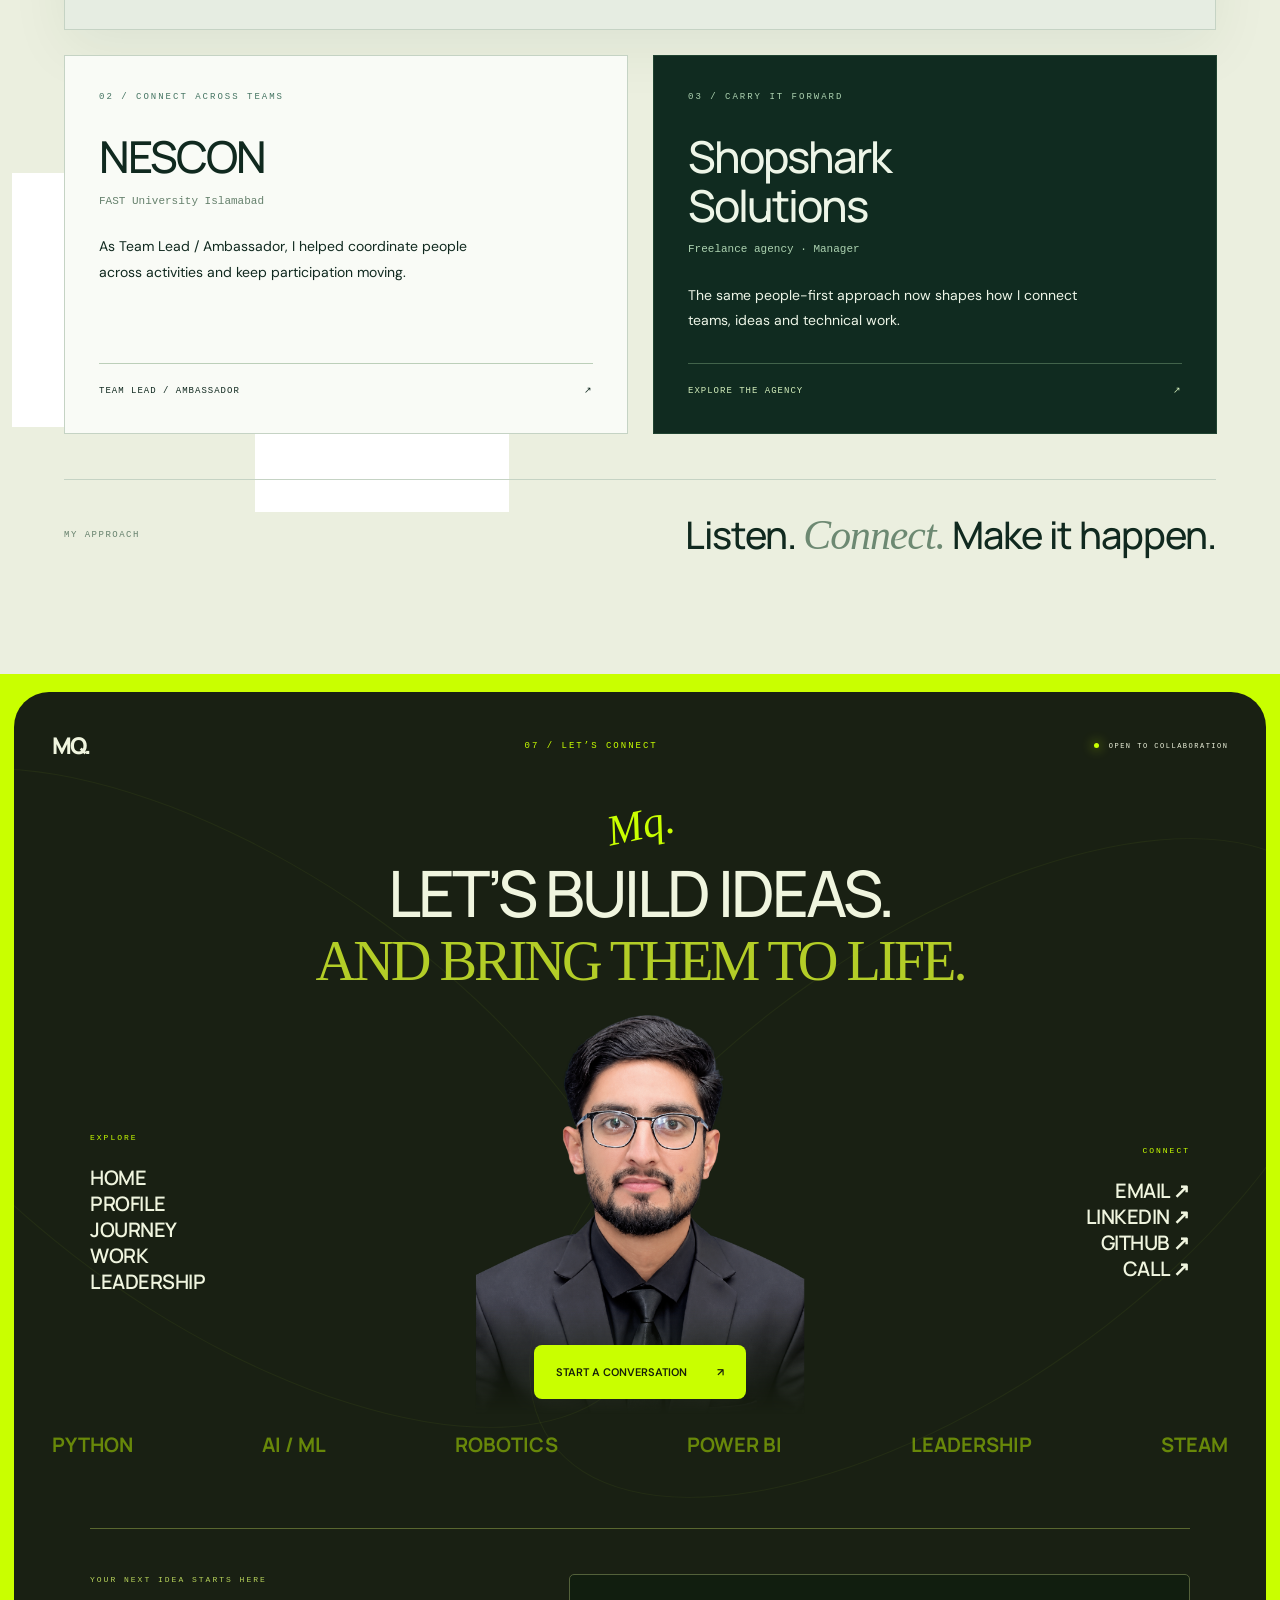
==== commit 185c6325: "Add hero phone icon with reveal and copy number control" ====
--- a/index.html
+++ b/index.html
@@ -1,19 +1,30 @@
 <!doctype html><html lang="en"><head><meta charset="utf-8"><meta name="viewport" content="width=device-width,initial-scale=1"><meta name="theme-color" content="#03130f"><meta name="description" content="Muhammad Qutab — AI and machine learning engineer, robotics builder, educator and team leader. Explore projects, leadership, event coordination and professional experience."><title>Muhammad Qutab — Intelligence, People & Possibility</title><link rel="icon" href="data:image/svg+xml,%3Csvg xmlns='http://www.w3.org/2000/svg' viewBox='0 0 80 80'%3E%3Crect width='80' height='80' fill='%23051913'/%3E%3Ctext x='10' y='53' font-size='37' fill='%236ee1bb' font-family='Arial'%3EMQ%3C/text%3E%3C/svg%3E"><link rel="stylesheet" href="system.css"><link rel="stylesheet" href="motion.css"><link rel="stylesheet" href="journey.css"><link rel="stylesheet" href="recognition-contact.css"><link rel="stylesheet" href="mobile.css"><link rel="stylesheet" href="leadership-story.css"><style>
 .hero-socials{display:flex;align-items:center;gap:12px;margin-top:20px;width:max-content;max-width:100%;position:relative;z-index:6}
 .hero-socials:before{content:"";width:24px;height:1px;background:#6ee1bb80}
-.hero-socials a{display:grid;place-items:center;width:44px;height:44px;flex:0 0 44px;border:1px solid #6ee1bb55;border-radius:14px;background:linear-gradient(145deg,#123b2ed9,#03130fe6);color:#c7efdc;box-shadow:0 4px 0 #02100b, inset 0 1px 0 #b6f8df15;transition:transform .22s ease,border-color .22s ease,color .22s ease,box-shadow .22s ease}
-.hero-socials a:hover{transform:translateY(-4px) rotate(-4deg);border-color:#6ee1bb;color:#6ee1bb;box-shadow:0 7px 16px #0005}
-.hero-socials a:focus-visible{outline:2px solid #caff04;outline-offset:5px}
-.hero-socials a:active{transform:translateY(1px)}
+.hero-socials :is(a,.hero-phone-toggle){display:grid;place-items:center;width:44px;height:44px;flex:0 0 44px;border:1px solid #6ee1bb55;border-radius:14px;background:linear-gradient(145deg,#123b2ed9,#03130fe6);color:#c7efdc;box-shadow:0 4px 0 #02100b, inset 0 1px 0 #b6f8df15;transition:transform .22s ease,border-color .22s ease,color .22s ease,box-shadow .22s ease}
+.hero-socials :is(a,.hero-phone-toggle):hover{transform:translateY(-4px) rotate(-4deg);border-color:#6ee1bb;color:#6ee1bb;box-shadow:0 7px 16px #0005}
+.hero-socials :is(a,.hero-phone-toggle):focus-visible{outline:2px solid #caff04;outline-offset:5px}
+.hero-socials :is(a,.hero-phone-toggle):active{transform:translateY(1px)}
 @media(max-width:800px){.hero-socials{margin:18px auto 0;gap:14px}.hero-socials:before{display:none}}
-@media(prefers-reduced-motion:reduce){.hero-socials a{transition:none}.hero-socials a:hover{transform:none}}
-.motion-off .hero-socials a{transition:none}
+@media(prefers-reduced-motion:reduce){.hero-socials :is(a,.hero-phone-toggle){transition:none}.hero-socials :is(a,.hero-phone-toggle):hover{transform:none}}
+.motion-off .hero-socials :is(a,.hero-phone-toggle){transition:none}
+
+.hero-phone-toggle{padding:0;cursor:pointer;font:inherit}
+.hero-phone-panel{position:absolute;top:calc(100% + 14px);left:0;width:260px;max-width:calc(100vw - 48px);padding:18px;border:1px solid #6ee1bb55;border-radius:16px;background:#071e16;color:#c7efdc;box-shadow:0 16px 40px #0007;text-align:left;z-index:10}
+.hero-phone-panel[hidden]{display:none}
+.hero-phone-panel label{display:block;font-size:12px;letter-spacing:.12em;text-transform:uppercase;margin-bottom:10px}
+.hero-phone-panel input{box-sizing:border-box;width:100%;min-width:0;font:inherit;font-size:17px;color:#eef8ef;background:transparent;border:0;padding:0;margin-bottom:14px}
+.hero-phone-copy{font:inherit;font-size:13px;border:1px solid #6ee1bb66;background:#153b2d;color:#c7efdc;border-radius:8px;padding:9px 14px;cursor:pointer}
+.hero-phone-copy:focus-visible{outline:2px solid #caff04;outline-offset:3px}
+.hero-phone-status{font-size:12px;line-height:1.5;margin:10px 0 0}
+.hero-phone-status:empty{display:none}
+@media(max-width:800px){.hero-phone-panel{left:50%;transform:translateX(-50%)}}
 </style></head><body>
 <a href="#main" class="skip">Skip to content</a><div class="cursor-halo" aria-hidden="true"></div><header class="navbar"><a class="logo" href="#home" aria-label="Muhammad Qutab home">MQ<span>.</span></a><button class="menu-toggle" aria-expanded="false" aria-controls="navigation">Menu <span>＋</span></button><nav id="navigation" aria-label="Primary navigation"><a href="#home">Home</a><a href="#about">Profile</a><a href="#experience">Journey</a><a href="#skills">Stack</a><a href="#work">Work</a><a href="#leadership">Leadership</a><a href="#contact">Contact</a></nav><a class="connect" href="#contact"><i></i> Let’s connect</a><div class="header-progress" aria-hidden="true"></div></header>
 <aside class="sequence" aria-label="Page progress"><span>Sequence</span><div class="sequence-track"><i></i></div><a href="#home" aria-label="01 Home">01</a><a href="#about" aria-label="02 Profile">02</a><a href="#experience" aria-label="03 Journey">03</a><a href="#skills" aria-label="04 Stack">04</a><a href="#work" aria-label="05 Work">05</a><a href="#leadership" aria-label="06 Leadership">06</a><a href="#contact" aria-label="07 Contact">07</a></aside>
 <div class="system-footer" aria-hidden="true"><span>QUTAB / PORTFOLIO<span class="edition">EDITION 04</span></span><span id="coordinates">IDEAS · PEOPLE · IMPACT</span></div><button class="motion-control" aria-pressed="false">Motion <span>on</span></button>
 <main id="main">
-<section id="home" class="hero section dark" data-theme="dark"><div class="ambient" aria-hidden="true"></div><div class="hero-grid" aria-hidden="true"></div><div class="hero-identity"><p class="eyebrow hero-intro">AI ENGINEER / EDUCATOR / TEAM LEADER</p><h1><span>Muhammad</span><span class="outline">Qutab</span></h1><h2><i></i> Intelligence. People. Possibility.</h2><p class="hero-tagline">I BUILD IDEAS. I BRING PEOPLE TOGETHER.</p><a class="hero-cta" href="#work">Explore my work <span>↗</span></a><nav class="hero-socials" aria-label="Connect with Muhammad"><a href="https://www.linkedin.com/in/muhammadqutab6/" target="_blank" rel="noopener noreferrer" aria-label="LinkedIn profile" title="LinkedIn"><svg viewBox="0 0 24 24" width="20" height="20" fill="none" stroke="currentColor" stroke-width="1.6" stroke-linecap="round" stroke-linejoin="round" aria-hidden="true"><rect x="3" y="3" width="18" height="18" rx="3"/><path d="M7.5 10v7M11 17v-7m0 3a3 3 0 0 1 6 0v4"/><path d="M7.5 7h.01"/></svg></a><a href="https://github.com/MuhammadQutab" target="_blank" rel="noopener noreferrer" aria-label="GitHub projects" title="GitHub"><svg viewBox="0 0 24 24" width="20" height="20" fill="none" stroke="currentColor" stroke-width="1.6" stroke-linecap="round" stroke-linejoin="round" aria-hidden="true"><path d="M9 19c-4 1-4-2-5-2m10 5v-3.5a3 3 0 0 0-.8-2.3c2.7-.3 5.5-1.3 5.5-6A4.7 4.7 0 0 0 17.4 7a4.4 4.4 0 0 0-.1-3.2S16.3 3.5 14 5a11 11 0 0 0-6 0C5.7 3.5 4.7 3.8 4.7 3.8A4.4 4.4 0 0 0 4.6 7a4.7 4.7 0 0 0-1.3 3.2c0 4.7 2.8 5.7 5.5 6A3 3 0 0 0 8 18.5V22"/></svg></a><a href="#enquiry" aria-label="Email Muhammad Qutab" title="Email"><svg viewBox="0 0 24 24" width="20" height="20" fill="none" stroke="currentColor" stroke-width="1.6" stroke-linecap="round" stroke-linejoin="round" aria-hidden="true"><rect x="2.5" y="5" width="19" height="14" rx="3"/><path d="m3 6 9 7 9-7"/></svg></a></nav></div><div class="hero-person"><img src="assets/portrait-cutout.png" alt="Muhammad Qutab in a black suit" fetchpriority="high"><div class="circuit-overlay" aria-hidden="true"><svg viewBox="0 0 500 600"><path d="M20 160h110l60 70h120l50-50h120M0 290h130l50-50M500 350H350l-80-80M40 470h120l60-95h95l55 55h110M250 40v140m0 260v140"/><g><circle cx="190" cy="230" r="7"/><circle cx="310" cy="230" r="7"/><circle cx="270" cy="270" r="7"/><circle cx="220" cy="375" r="7"/><circle cx="250" cy="180" r="7"/></g></svg><span>PYTHON</span><span>COMPUTER VISION</span><span>LEADERSHIP</span><span>DATA & BI</span></div></div><button class="reveal-control" aria-pressed="false">Reveal connections <span>＋</span></button><a class="scroll-enter" href="#about">Scroll to discover <span>↓</span></a><span class="hero-location">ISLAMABAD, PAKISTAN / OPEN TO COLLABORATION</span></section>
+<section id="home" class="hero section dark" data-theme="dark"><div class="ambient" aria-hidden="true"></div><div class="hero-grid" aria-hidden="true"></div><div class="hero-identity"><p class="eyebrow hero-intro">AI ENGINEER / EDUCATOR / TEAM LEADER</p><h1><span>Muhammad</span><span class="outline">Qutab</span></h1><h2><i></i> Intelligence. People. Possibility.</h2><p class="hero-tagline">I BUILD IDEAS. I BRING PEOPLE TOGETHER.</p><a class="hero-cta" href="#work">Explore my work <span>↗</span></a><nav class="hero-socials" aria-label="Connect with Muhammad"><a href="https://www.linkedin.com/in/muhammadqutab6/" target="_blank" rel="noopener noreferrer" aria-label="LinkedIn profile" title="LinkedIn"><svg viewBox="0 0 24 24" width="20" height="20" fill="none" stroke="currentColor" stroke-width="1.6" stroke-linecap="round" stroke-linejoin="round" aria-hidden="true"><rect x="3" y="3" width="18" height="18" rx="3"/><path d="M7.5 10v7M11 17v-7m0 3a3 3 0 0 1 6 0v4"/><path d="M7.5 7h.01"/></svg></a><a href="https://github.com/MuhammadQutab" target="_blank" rel="noopener noreferrer" aria-label="GitHub projects" title="GitHub"><svg viewBox="0 0 24 24" width="20" height="20" fill="none" stroke="currentColor" stroke-width="1.6" stroke-linecap="round" stroke-linejoin="round" aria-hidden="true"><path d="M9 19c-4 1-4-2-5-2m10 5v-3.5a3 3 0 0 0-.8-2.3c2.7-.3 5.5-1.3 5.5-6A4.7 4.7 0 0 0 17.4 7a4.4 4.4 0 0 0-.1-3.2S16.3 3.5 14 5a11 11 0 0 0-6 0C5.7 3.5 4.7 3.8 4.7 3.8A4.4 4.4 0 0 0 4.6 7a4.7 4.7 0 0 0-1.3 3.2c0 4.7 2.8 5.7 5.5 6A3 3 0 0 0 8 18.5V22"/></svg></a><a href="#enquiry" aria-label="Email Muhammad Qutab" title="Email"><svg viewBox="0 0 24 24" width="20" height="20" fill="none" stroke="currentColor" stroke-width="1.6" stroke-linecap="round" stroke-linejoin="round" aria-hidden="true"><rect x="2.5" y="5" width="19" height="14" rx="3"/><path d="m3 6 9 7 9-7"/></svg></a><button type="button" class="hero-phone-toggle" aria-label="Show phone number" title="Phone" aria-expanded="false" aria-controls="hero-phone-panel"><svg viewBox="0 0 24 24" width="20" height="20" fill="none" stroke="currentColor" stroke-width="1.6" stroke-linecap="round" stroke-linejoin="round" aria-hidden="true"><path d="M22 16.9v3a2 2 0 0 1-2.2 2 19.8 19.8 0 0 1-8.6-3.1 19.5 19.5 0 0 1-6-6A19.8 19.8 0 0 1 2.1 4.2 2 2 0 0 1 4.1 2h3a2 2 0 0 1 2 1.7c.1 1 .4 1.9.7 2.8a2 2 0 0 1-.5 2.1L8 9.9a16 16 0 0 0 6 6l1.3-1.3a2 2 0 0 1 2.1-.5c.9.3 1.8.6 2.8.7a2 2 0 0 1 1.8 2.1z"/></svg></button><div id="hero-phone-panel" class="hero-phone-panel" hidden><label for="hero-phone-number">Phone number</label><input id="hero-phone-number" value="+92 315 5916968" readonly aria-label="Muhammad Qutab's phone number"><button type="button" class="hero-phone-copy">Copy number</button><p class="hero-phone-status" role="status" aria-live="polite"></p></div></nav></div><div class="hero-person"><img src="assets/portrait-cutout.png" alt="Muhammad Qutab in a black suit" fetchpriority="high"><div class="circuit-overlay" aria-hidden="true"><svg viewBox="0 0 500 600"><path d="M20 160h110l60 70h120l50-50h120M0 290h130l50-50M500 350H350l-80-80M40 470h120l60-95h95l55 55h110M250 40v140m0 260v140"/><g><circle cx="190" cy="230" r="7"/><circle cx="310" cy="230" r="7"/><circle cx="270" cy="270" r="7"/><circle cx="220" cy="375" r="7"/><circle cx="250" cy="180" r="7"/></g></svg><span>PYTHON</span><span>COMPUTER VISION</span><span>LEADERSHIP</span><span>DATA & BI</span></div></div><button class="reveal-control" aria-pressed="false">Reveal connections <span>＋</span></button><a class="scroll-enter" href="#about">Scroll to discover <span>↓</span></a><span class="hero-location">ISLAMABAD, PAKISTAN / OPEN TO COLLABORATION</span></section>
 <section id="about" class="profile section light" data-theme="light"><div class="section-title reveal"><p class="eyebrow">02 / PERSONAL PROFILE</p><h2>A technical mind.<br><em>A people-first approach.</em></h2></div><div class="profile-grid"><article class="profile-intro reveal"><h3>I’m Muhammad Qutab</h3><p>An <strong>AI / Machine Learning Engineer</strong> with a BS in Artificial Intelligence from the University of Kotli, Azad Jammu & Kashmir.</p><p>I build across computer vision, natural language processing, robotics, and data analytics. I also teach, mentor, and bring teams together through innovation and entrepreneurship events.</p><p>For me, a good idea becomes meaningful when people can understand it, use it, and build on it.</p><a href="assets/Muhammad-Qutab-CV.pdf" download>Download résumé <span>↘</span></a><a class="recognition-jump" href="#recognition">Explore my recognition <span>↓</span></a></article><div class="profile-metrics"><article class="metric reveal"><div><strong data-count="11">11</strong><span>projects</span></div><p>AI, robotics, analytics and web projects presented here, including mentored research.</p></article><article class="metric reveal"><div><strong><span data-count="5">5</span>+</strong><span>team members</span></div><p>Team leadership and coordination across innovation and entrepreneurship events.</p></article><article class="metric reveal"><div><strong data-count="2">2</strong><span>event platforms</span></div><p>Team Lead / Ambassador at SEC & NESCON, December 2023–December 2024.</p></article><article class="metric reveal"><div><strong class="medal">BS AI</strong><span>gold medalist</span></div><p>University of Kotli, Azad Jammu & Kashmir · 2020–2025.</p></article></div></div><details class="learning"><summary>Education & technical foundation <span>＋</span></summary><div class="learning-grid"><article><h3>BS Artificial Intelligence</h3><p>Gold Medalist · University of Kotli, Azad Jammu & Kashmir.</p></article><article><h3>Technical foundation</h3><p>Computer vision, machine learning, deep learning, algorithms, Python programming, databases and Power BI.</p></article></div></details>
 <section class="recognition" id="recognition" aria-labelledby="recognition-title">
 <div class="recognition-heading recognition-masthead reveal"><div><p class="eyebrow">CURIOSITY → CAPABILITY → CONTRIBUTION</p><h2 id="recognition-title">Certifications<span class="recognition-and">and</span><em>Recognitions</em></h2></div><p>My learning connects three parts of my story: understanding intelligent systems, helping others build with them, and creating technology for everyday needs.</p></div>
@@ -43,4 +54,20 @@
 <form id="brief-form" action="https://api.web3forms.com/submit" method="POST" aria-describedby="form-privacy brief-status">
 <div class="form-honeypot" aria-hidden="true"><label>Leave this field empty</label></div>
 <input type="hidden" name="access_key" value="3823e83a-6f5c-4171-aed8-55c97f6bd88a"><input type="hidden" name="subject" value="New portfolio enquiry — Muhammad Qutab"><input type="hidden" name="redirect" value="https://muhammadqutab.github.io/thank-you.html"><input type="checkbox" name="botcheck" style="display:none" tabindex="-1" aria-hidden="true"><div class="enquiry-fields"><label for="enquiry-name">Your name<input id="enquiry-name" name="name" autocomplete="name" placeholder="How should I address you?" minlength="2" maxlength="100" required></label><label for="enquiry-email">Your email<input id="enquiry-email" name="email" type="email" autocomplete="email" placeholder="you@example.com" maxlength="254" required></label></div><label for="enquiry-topic">What’s on your mind?<select id="enquiry-topic" name="topic"><option>General enquiry</option><option>Job opportunity</option><option>Project collaboration</option><option>Research & mentoring</option><option>Teaching & events</option></select></label><label for="enquiry-message">Your message<textarea id="enquiry-message" name="message" rows="5" minlength="10" maxlength="5000" placeholder="Share a little context and what you have in mind…" required></textarea></label><p id="form-privacy" class="form-privacy">Your details are sent through Web3Forms to Muhammad Qutab to respond to your enquiry.</p><button class="send-enquiry" type="submit">Send enquiry <span>↗</span></button><p id="brief-status" role="status" aria-live="polite" aria-atomic="true">Send here, or use Gmail below with your completed enquiry.</p><noscript><p class="form-privacy">You’ll continue to FormSubmit to complete your submission.</p></noscript><div class="enquiry-fallback"><button type="button" id="enquiry-gmail">Send this enquiry through Gmail ↗</button><a id="enquiry-mail-app" href="mailto:muhammadqutab6@gmail.com">Use my mail app ↗</a><p>You’ll review your message and press Send in your email app.</p></div></form></section></div><footer><span>© <span id="year"></span> Muhammad Qutab</span><a href="#enquiry" data-enquiry-link>muhammadqutab6@gmail.com</a><a href="tel:+923155916968">+92 315 5916968</a></footer></section>
-</main><dialog id="case-study" aria-labelledby="case-title"><div class="case-top"><span id="case-index">PROJECT / 01</span><button id="close-case" aria-label="Close project details">Close ×</button></div><div id="case-content"></div></dialog><script src="projects.js"></script><script src="case-data.js"></script><script src="system.js"></script><script src="recognition-contact.js"></script><script src="leadership-story.js"></script></body></html>
+</main><dialog id="case-study" aria-labelledby="case-title"><div class="case-top"><span id="case-index">PROJECT / 01</span><button id="close-case" aria-label="Close project details">Close ×</button></div><div id="case-content"></div></dialog><script src="projects.js"></script><script src="case-data.js"></script><script src="system.js"></script><script src="recognition-contact.js"></script><script src="leadership-story.js"></script><script>
+(()=> {
+ const toggle=document.querySelector('.hero-phone-toggle');
+ const panel=document.getElementById('hero-phone-panel');
+ const input=document.getElementById('hero-phone-number');
+ const copy=panel.querySelector('.hero-phone-copy');
+ const status=panel.querySelector('.hero-phone-status');
+ function close(){panel.hidden=true;toggle.setAttribute('aria-expanded','false');}
+ toggle.addEventListener('click',()=>{const open=panel.hidden;panel.hidden=!open;toggle.setAttribute('aria-expanded',String(open));status.textContent='';});
+ document.addEventListener('click',e=>{if(!panel.contains(e.target)&&!toggle.contains(e.target))close();});
+ document.addEventListener('keydown',e=>{if(e.key==='Escape'&&!panel.hidden){close();toggle.focus();}});
+ copy.addEventListener('click',async()=>{
+  try{await navigator.clipboard.writeText('+923155916968');status.textContent='Phone number copied.';}
+  catch{input.focus();input.select();status.textContent='Number selected — press Copy or Ctrl+C.';}
+ });
+})();
+</script></body></html>
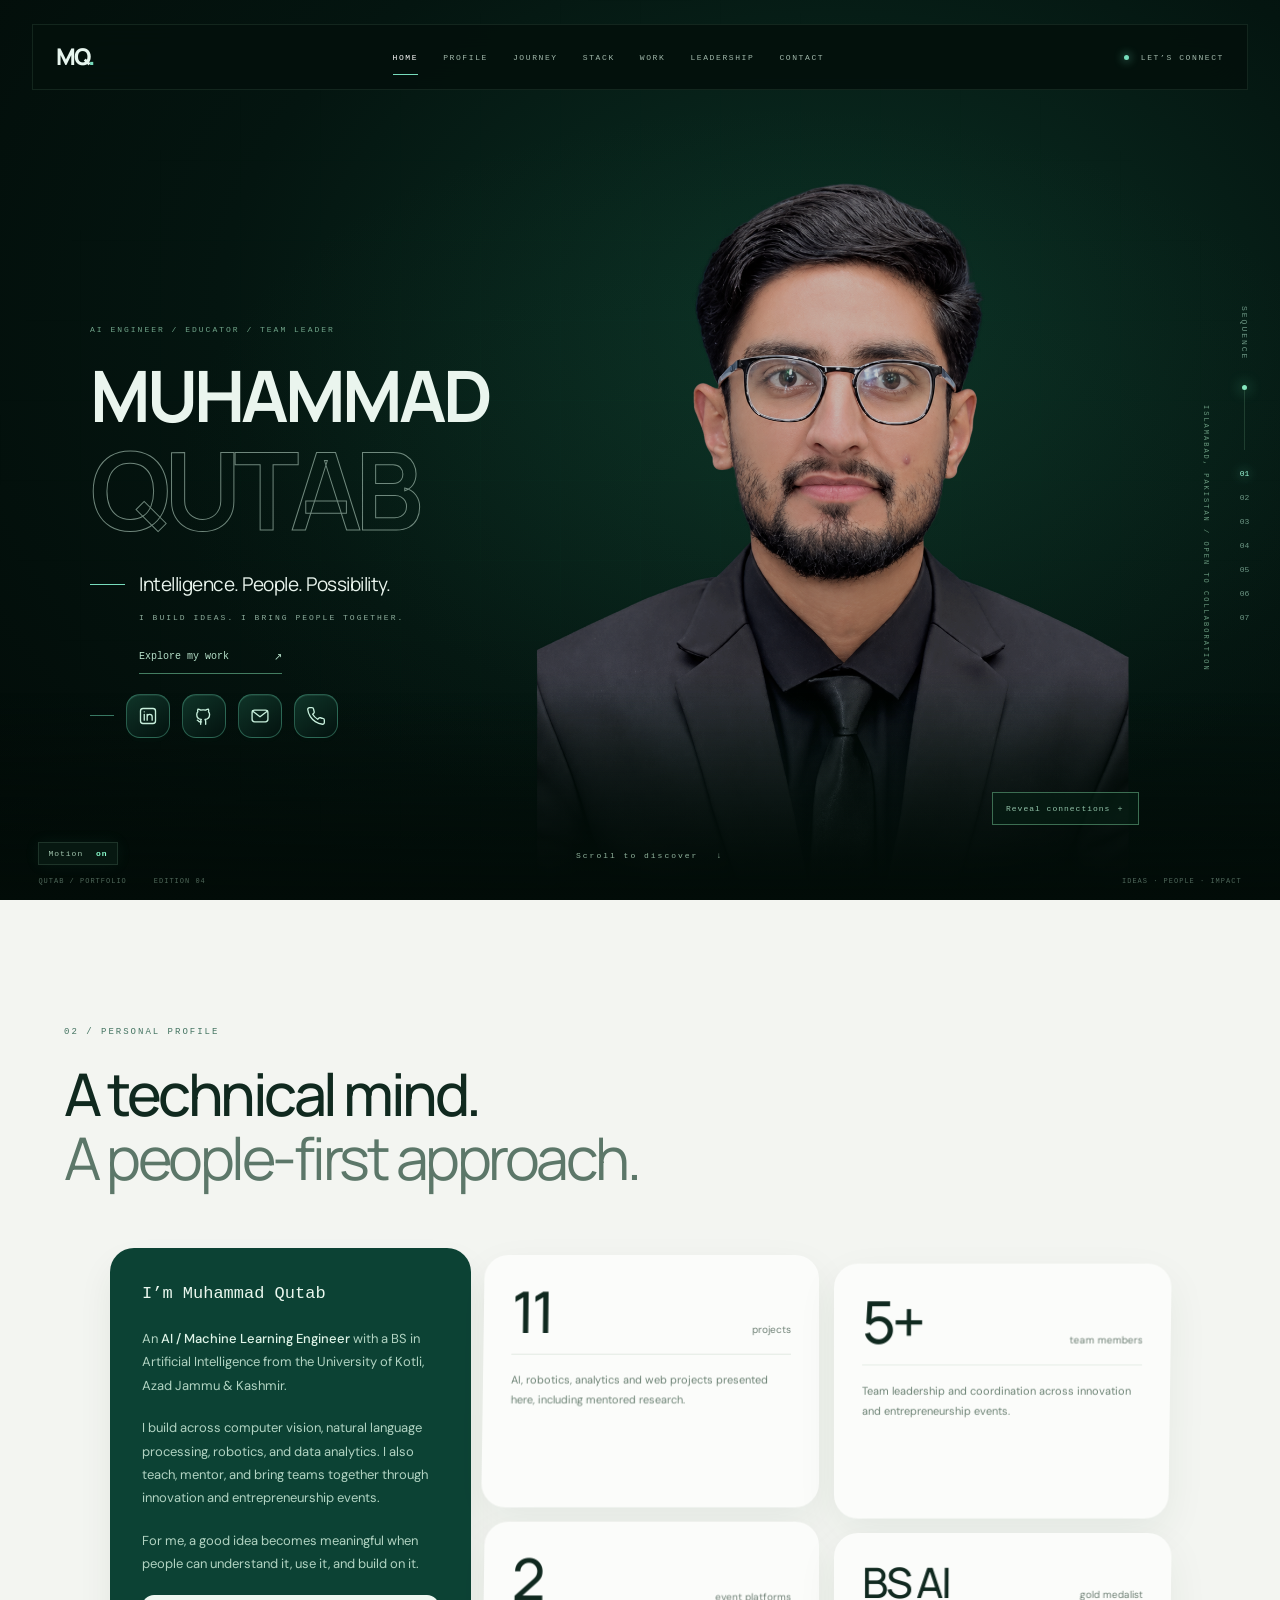
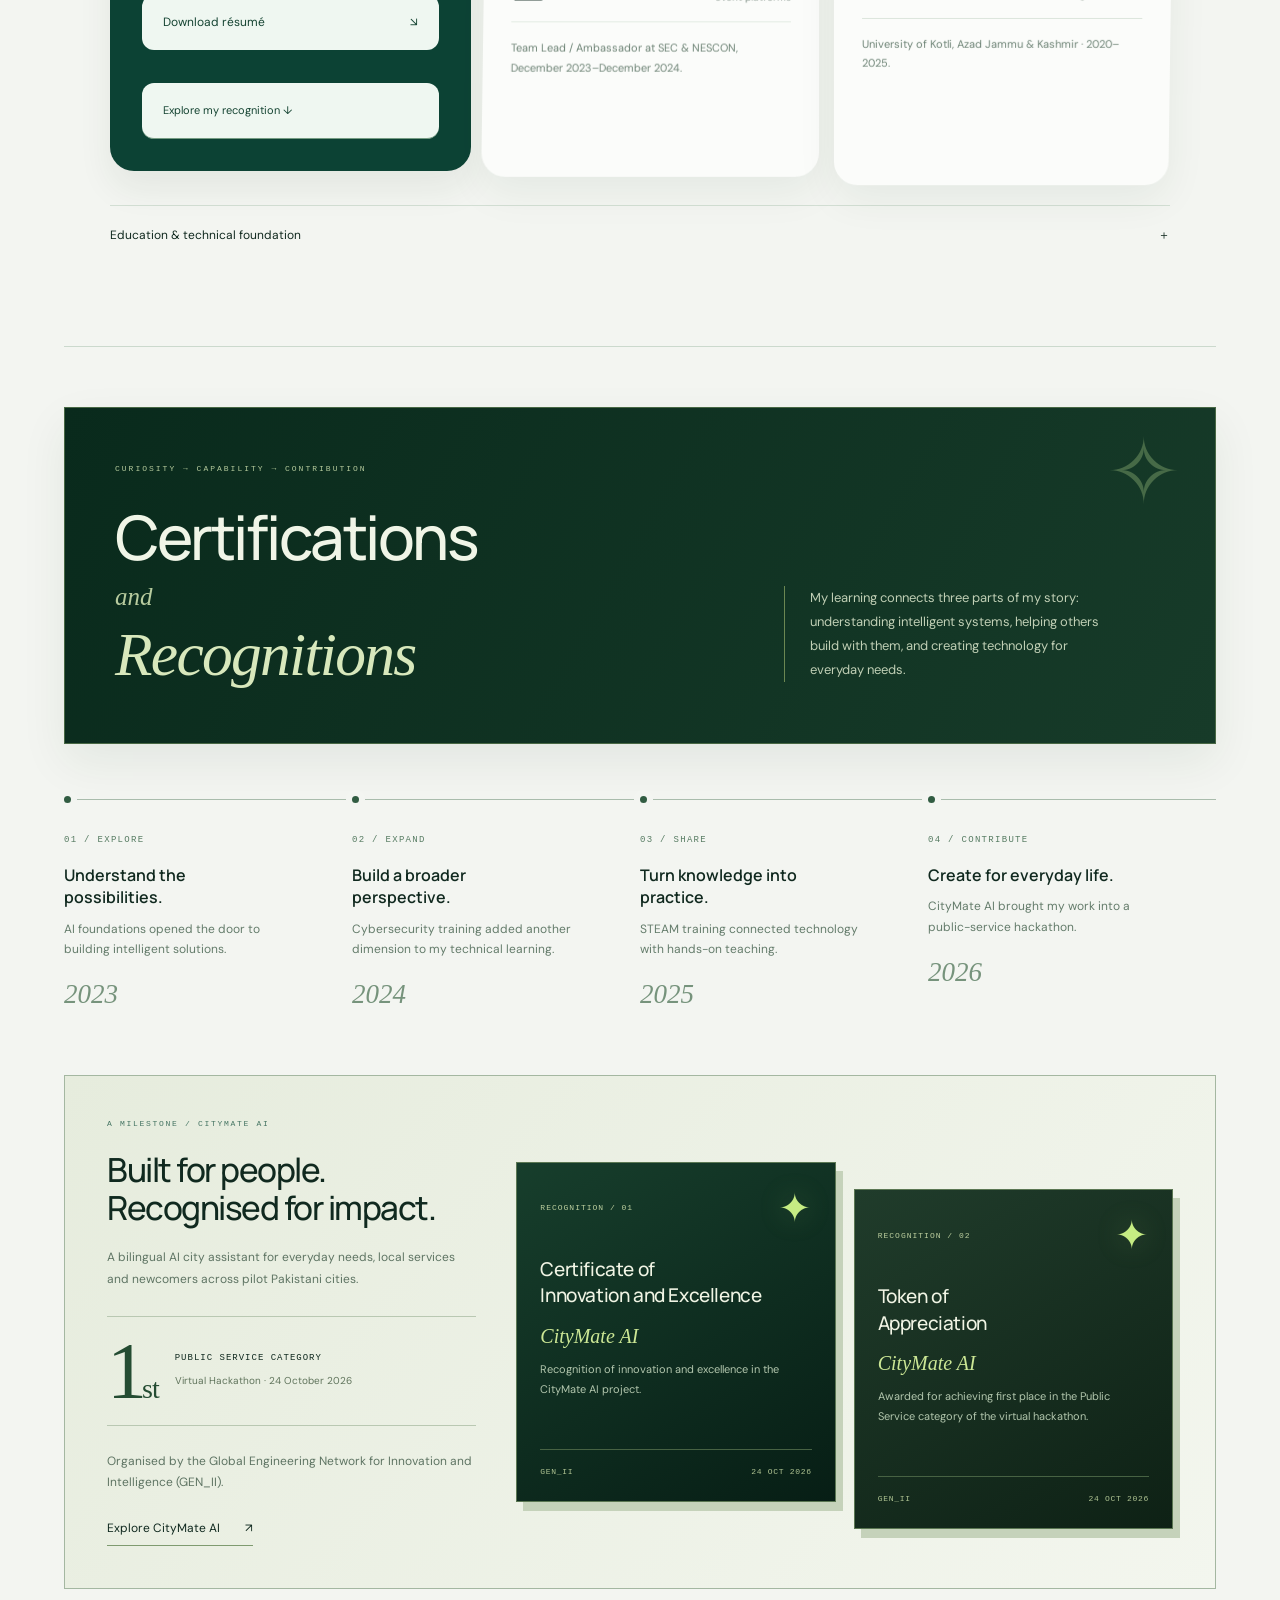
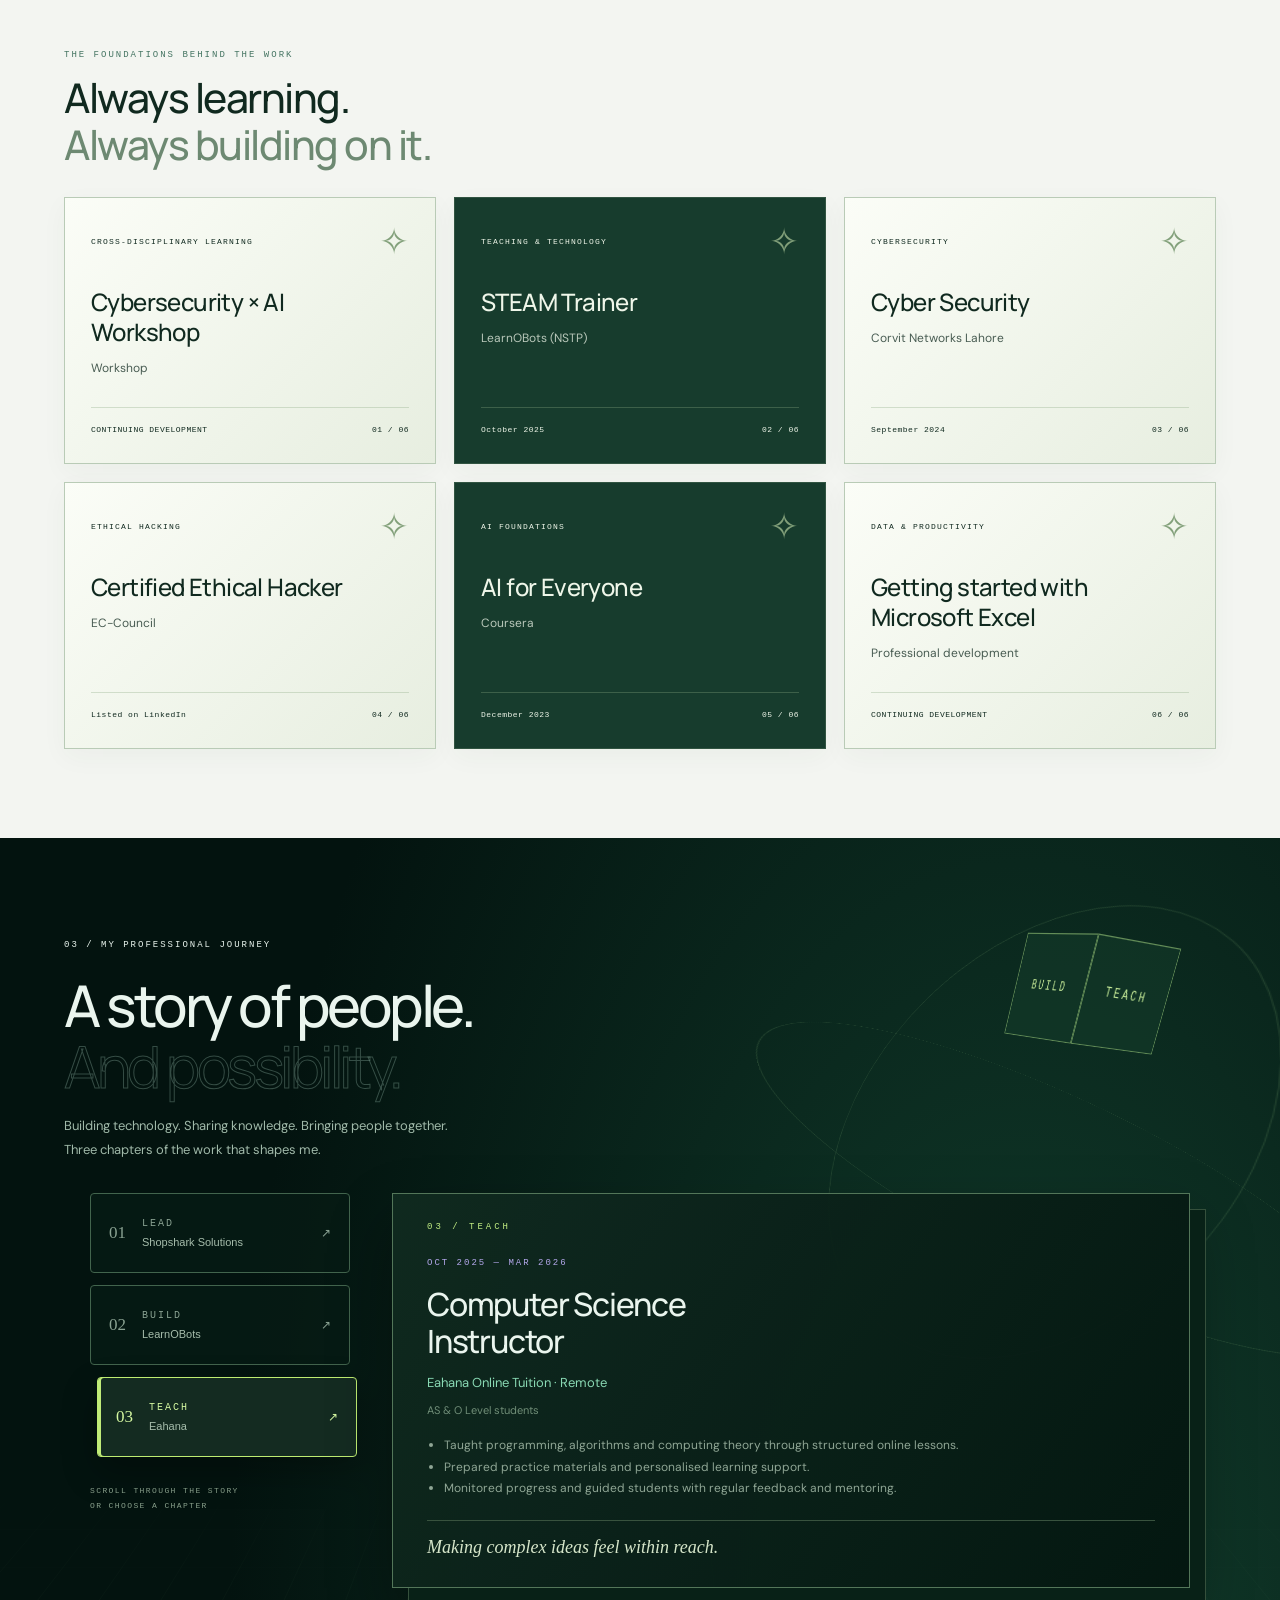
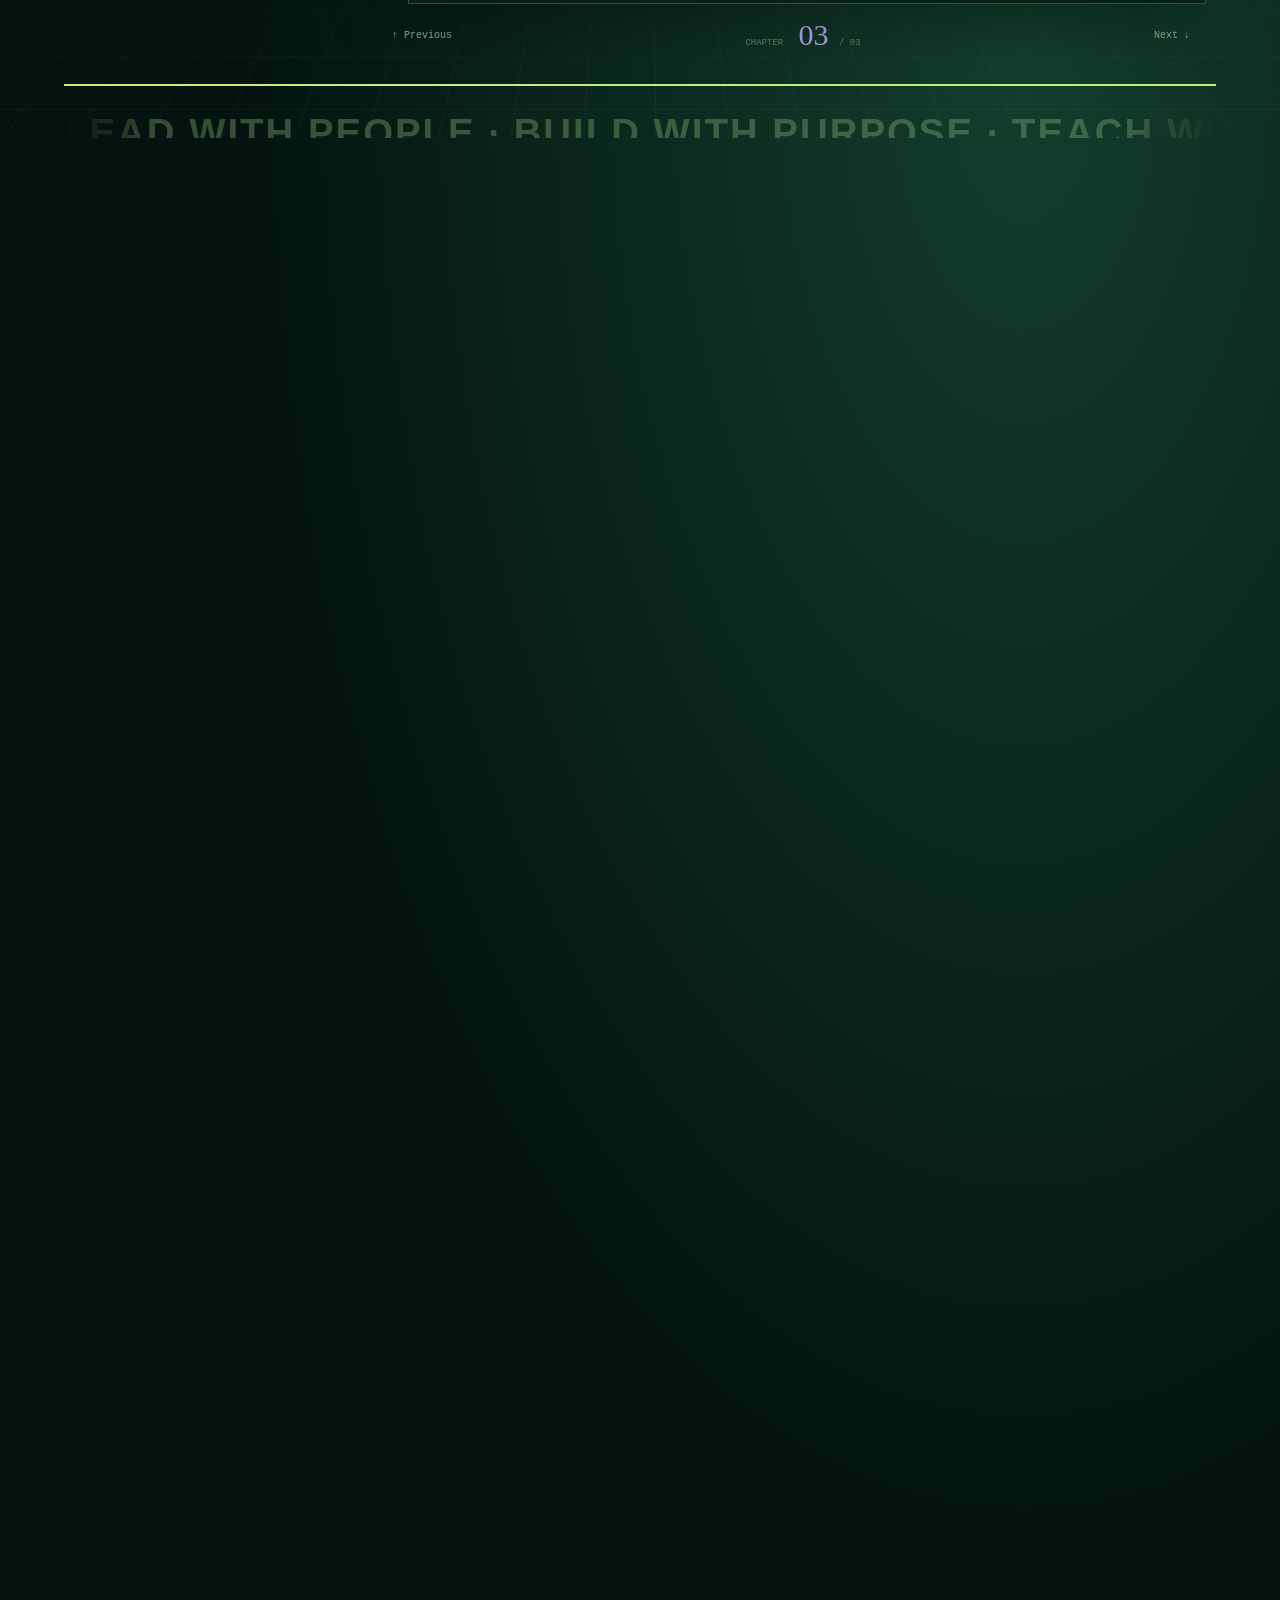
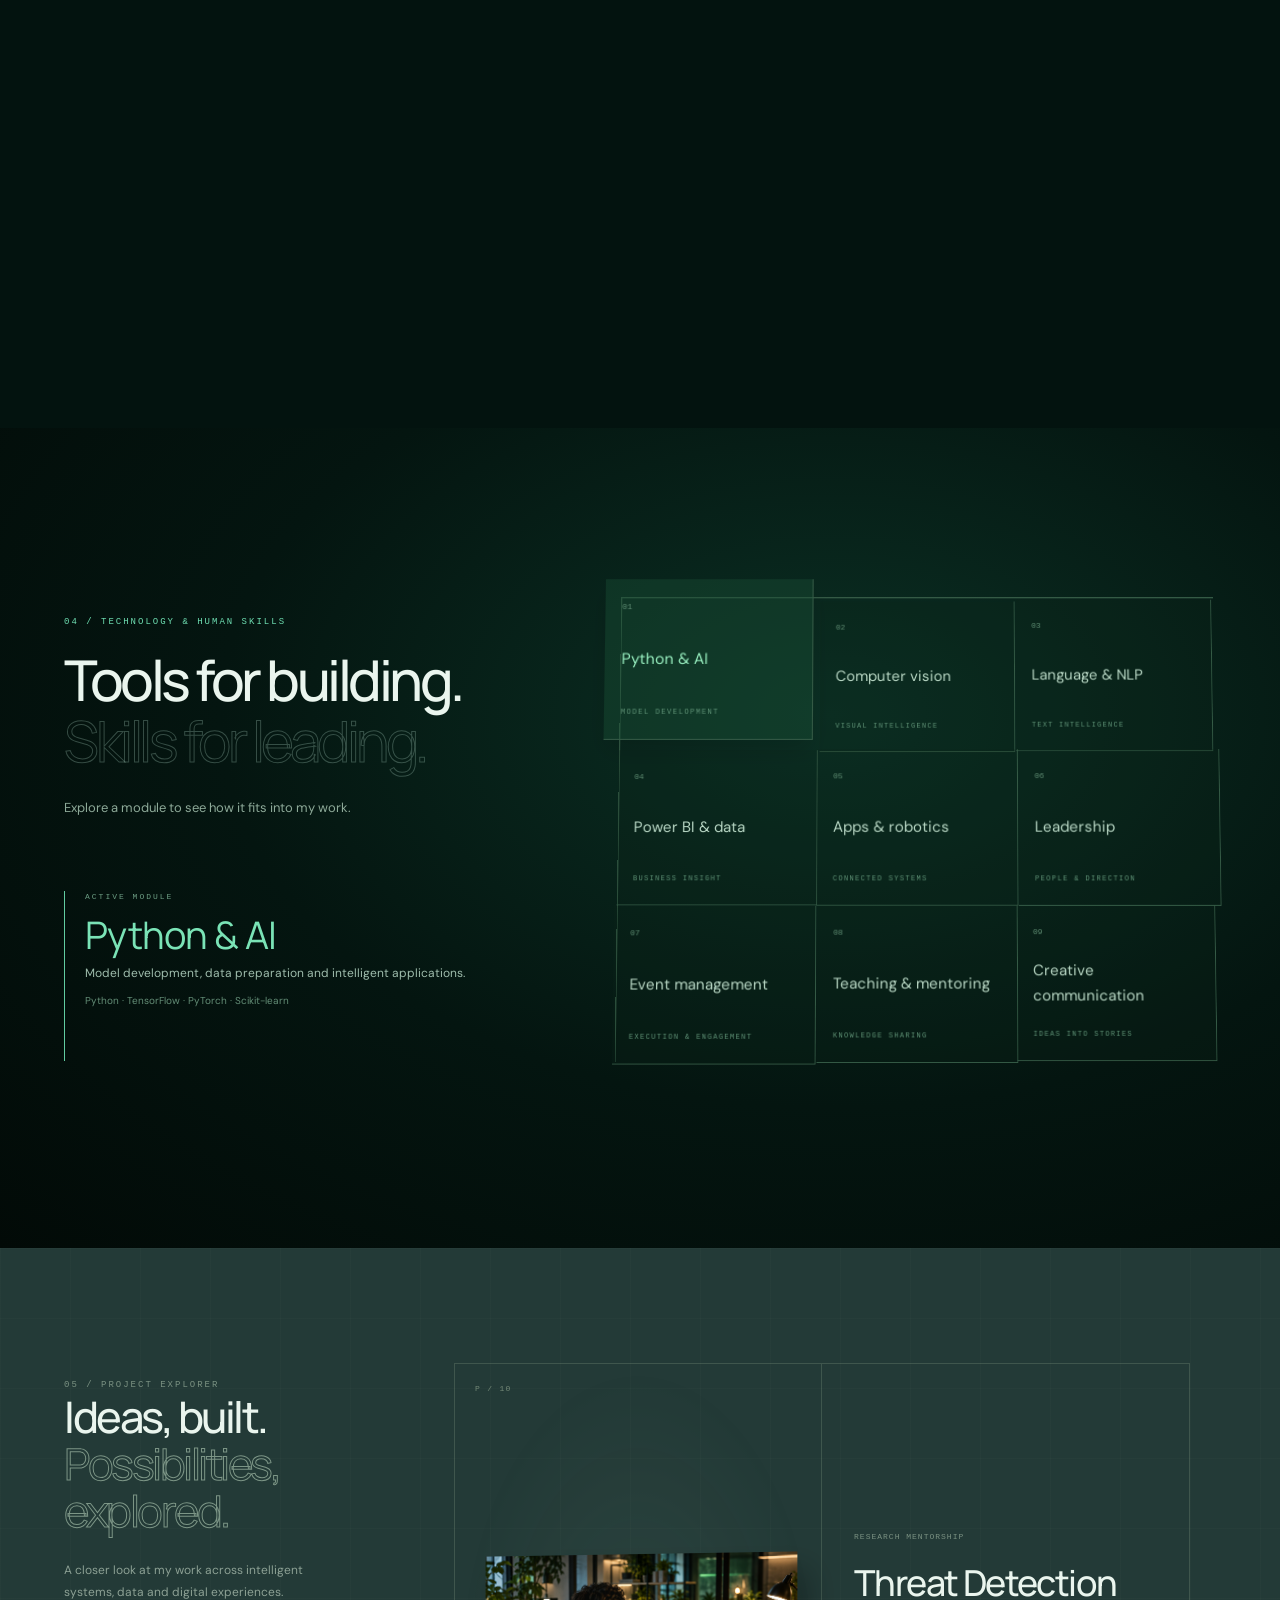
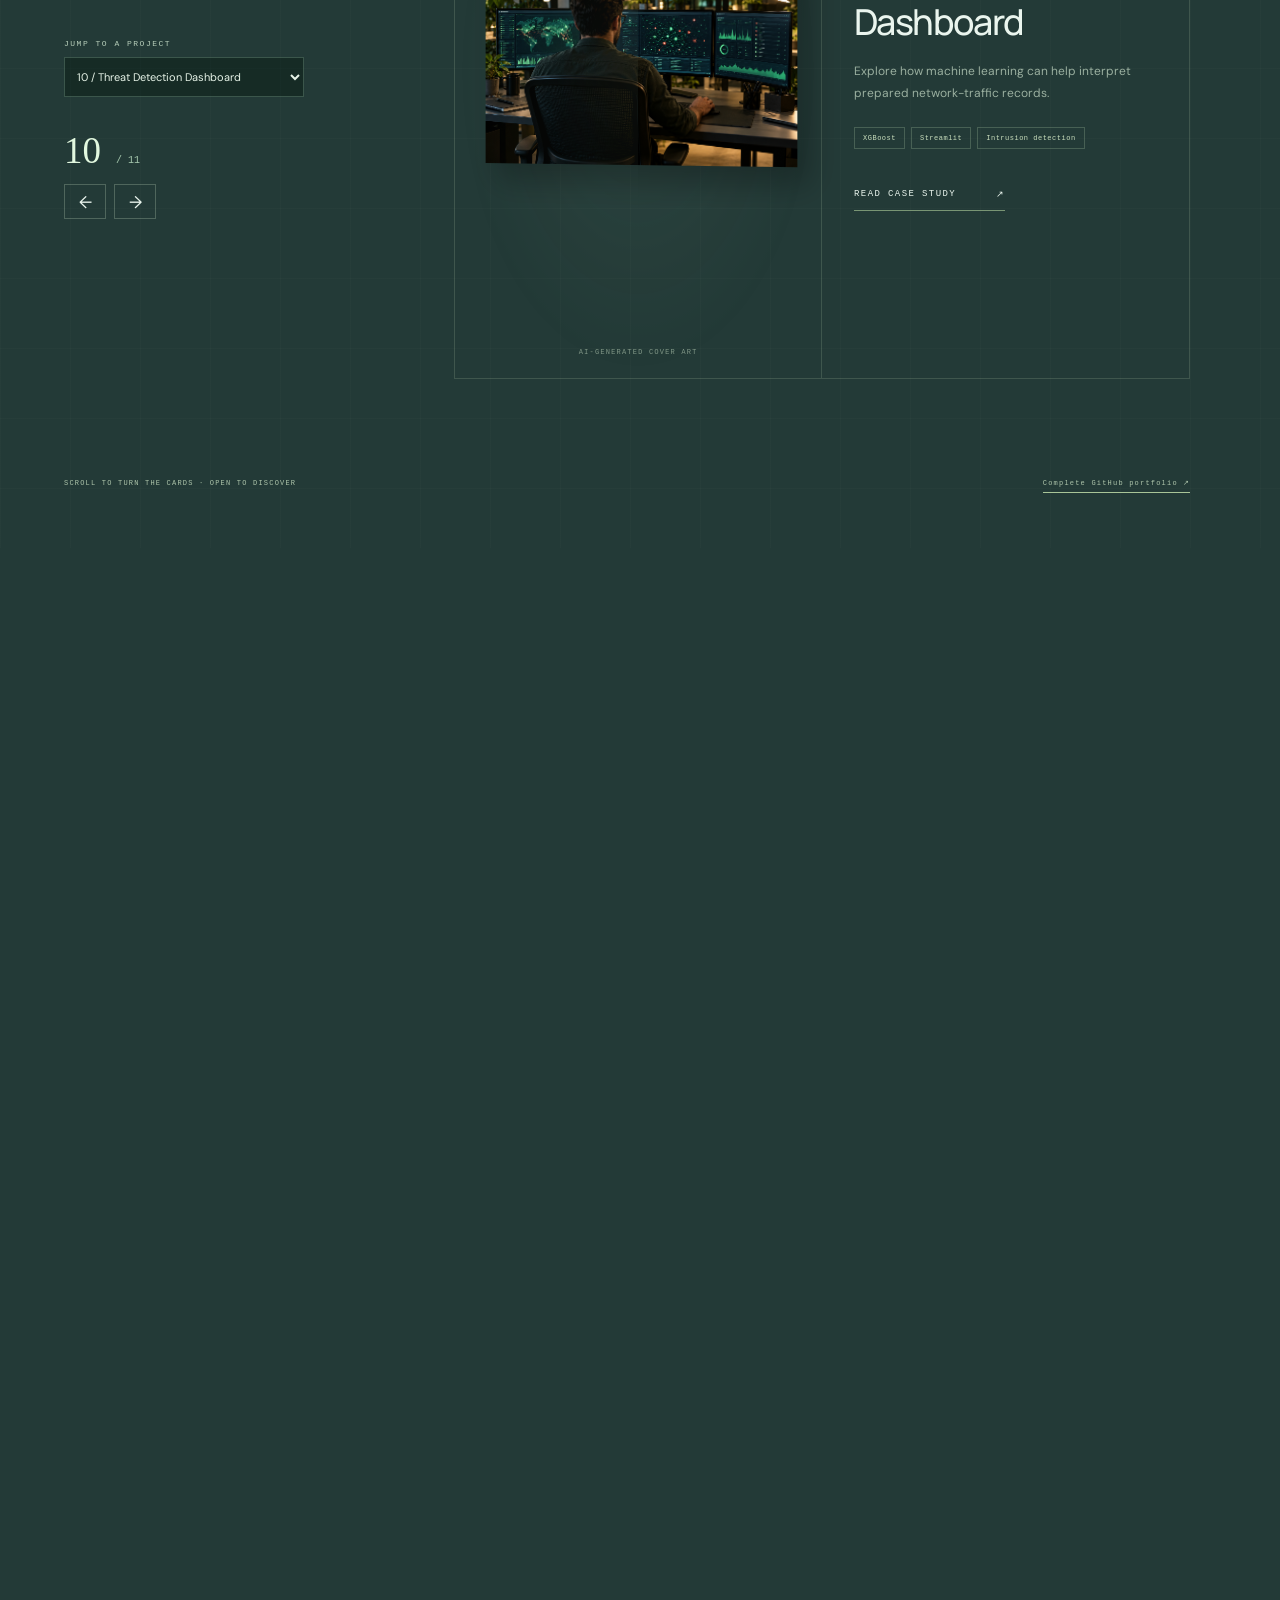
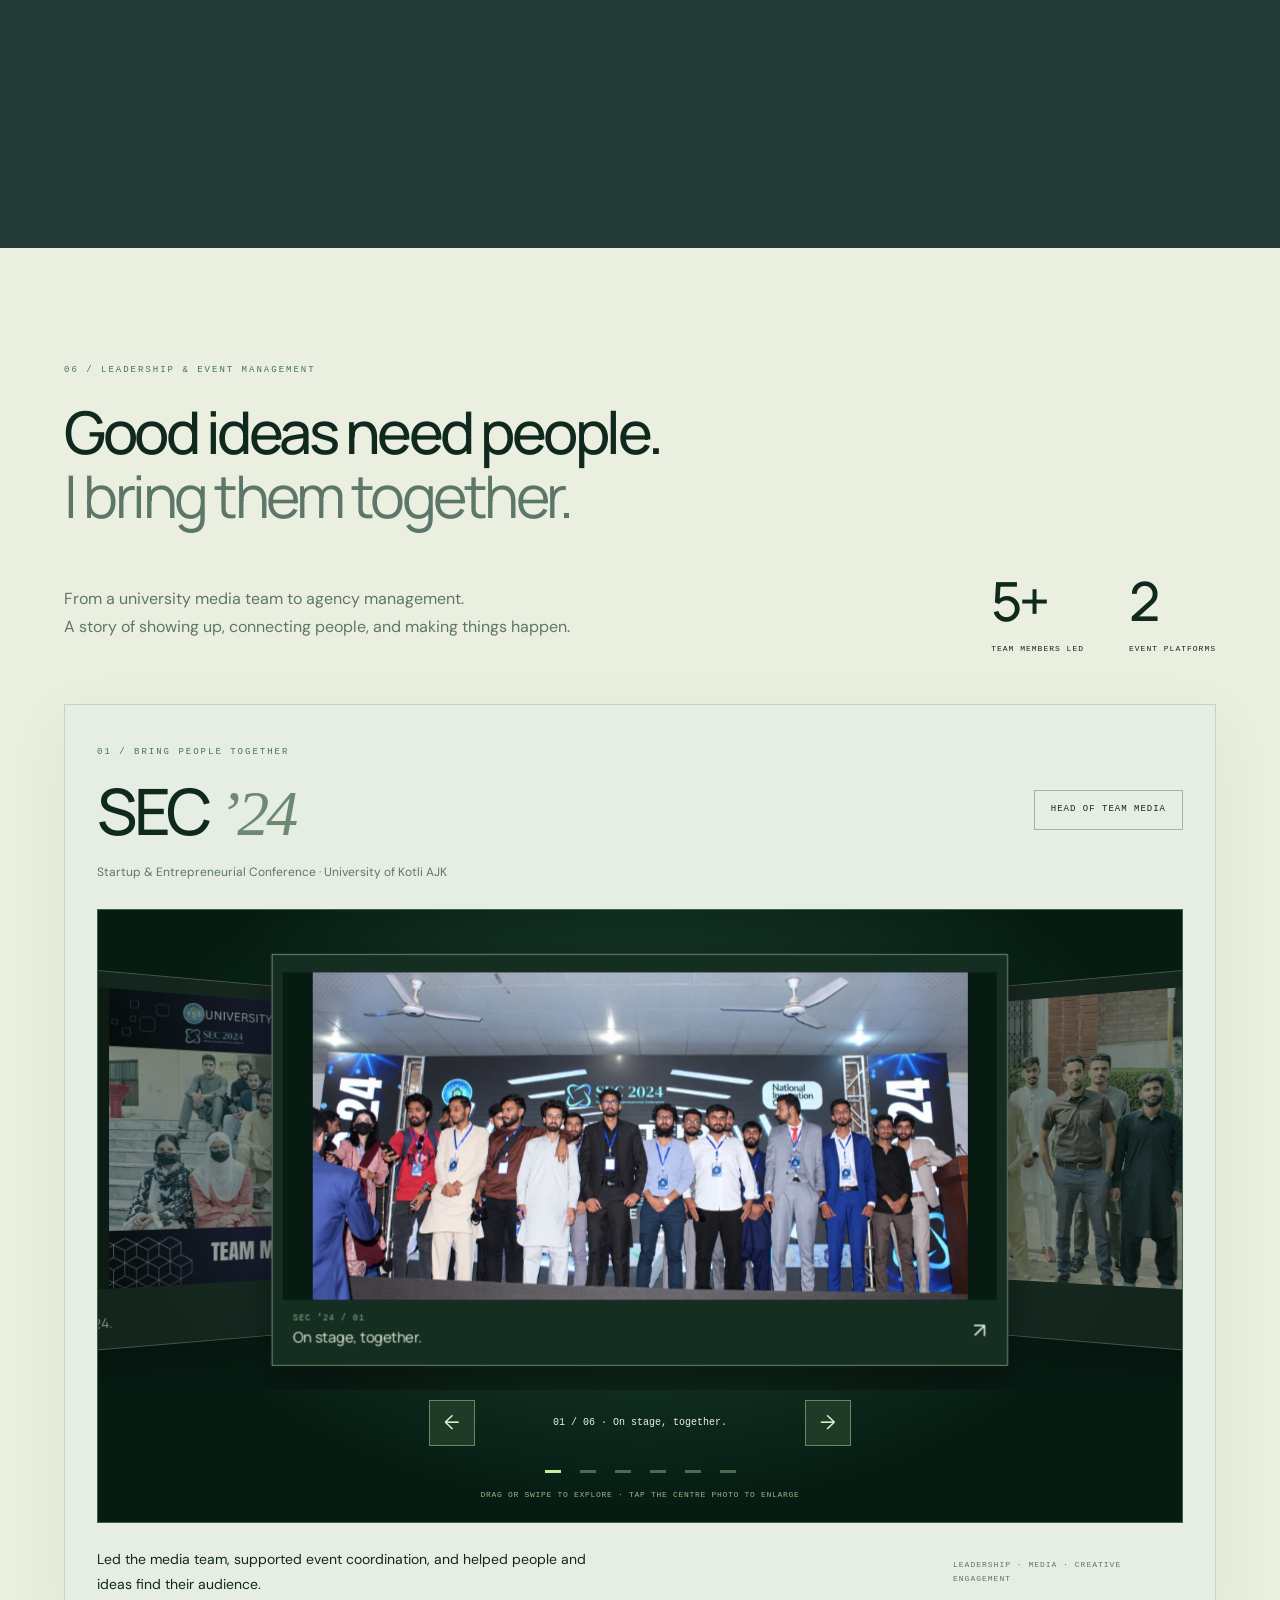
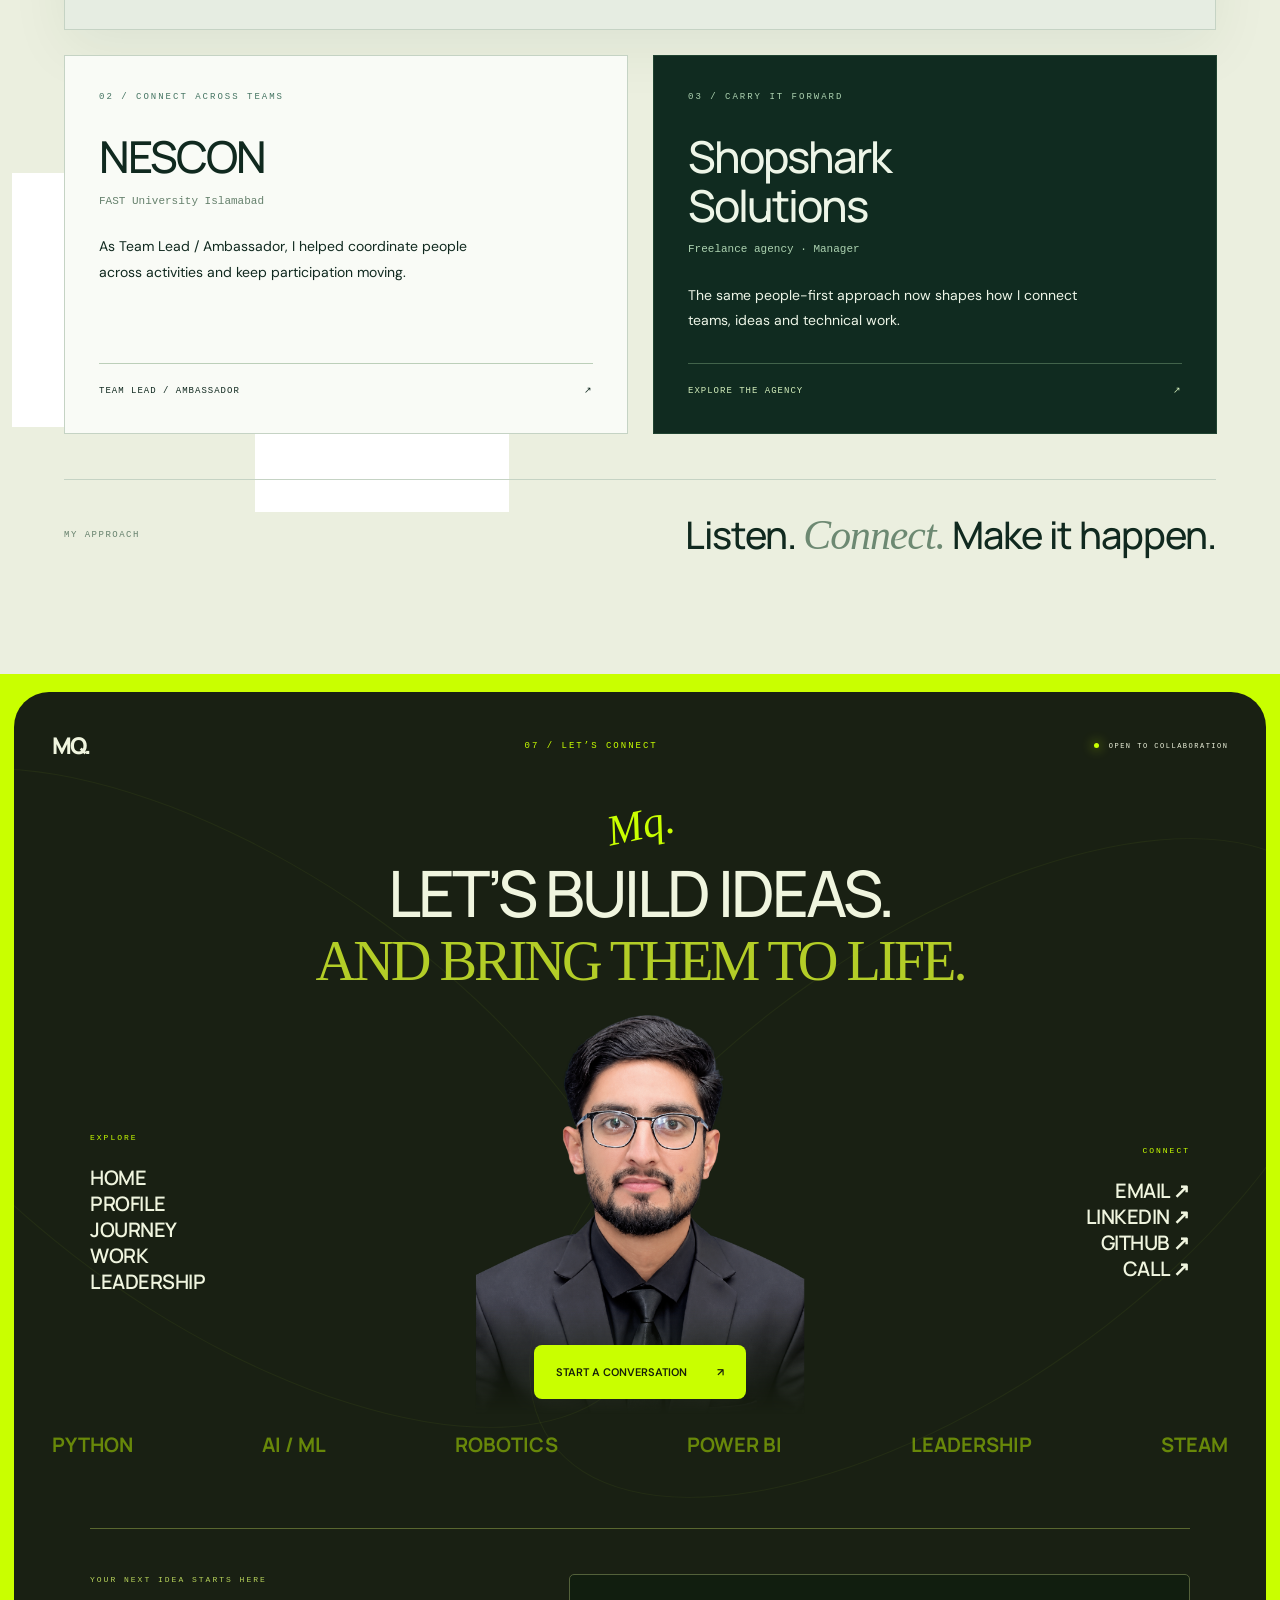
==== commit b74e38a4: "Make phone popover compact and open above social icons" ====
--- a/index.html
+++ b/index.html
@@ -10,21 +10,21 @@
 .motion-off .hero-socials :is(a,.hero-phone-toggle){transition:none}
 
 .hero-phone-toggle{padding:0;cursor:pointer;font:inherit}
-.hero-phone-panel{position:absolute;top:calc(100% + 14px);left:0;width:260px;max-width:calc(100vw - 48px);padding:18px;border:1px solid #6ee1bb55;border-radius:16px;background:#071e16;color:#c7efdc;box-shadow:0 16px 40px #0007;text-align:left;z-index:10}
-.hero-phone-panel[hidden]{display:none}
-.hero-phone-panel label{display:block;font-size:12px;letter-spacing:.12em;text-transform:uppercase;margin-bottom:10px}
-.hero-phone-panel input{box-sizing:border-box;width:100%;min-width:0;font:inherit;font-size:17px;color:#eef8ef;background:transparent;border:0;padding:0;margin-bottom:14px}
-.hero-phone-copy{font:inherit;font-size:13px;border:1px solid #6ee1bb66;background:#153b2d;color:#c7efdc;border-radius:8px;padding:9px 14px;cursor:pointer}
-.hero-phone-copy:focus-visible{outline:2px solid #caff04;outline-offset:3px}
-.hero-phone-status{font-size:12px;line-height:1.5;margin:10px 0 0}
-.hero-phone-status:empty{display:none}
-@media(max-width:800px){.hero-phone-panel{left:50%;transform:translateX(-50%)}}
+#hero-phone-panel{box-sizing:border-box;position:absolute;top:auto;bottom:calc(100% + 12px);left:0;width:240px;max-width:calc(100vw - 32px);padding:12px;display:grid;grid-template-columns:minmax(0,1fr) auto;align-items:center;gap:6px 10px;border:1px solid #6ee1bb55;border-radius:12px;background:#071e16;color:#c7efdc;box-shadow:0 8px 24px #0006;text-align:left;z-index:10}
+#hero-phone-panel[hidden]{display:none}
+#hero-phone-panel label{grid-column:1/-1;display:block;font:500 9px/1.3 sans-serif;letter-spacing:.1em;text-transform:uppercase;margin:0}
+#hero-phone-panel input{box-sizing:border-box;width:100%;min-width:0;height:auto;font:400 13px/1.4 sans-serif;letter-spacing:0;color:#eef8ef;background:transparent;border:0;padding:0;margin:0}
+#hero-phone-panel .hero-phone-copy{display:inline-flex;align-items:center;justify-content:center;width:auto;min-width:44px;height:32px;min-height:0;font:500 11px/1 sans-serif;letter-spacing:0;text-transform:none;border:1px solid #6ee1bb66;background:#153b2d;color:#c7efdc;border-radius:6px;padding:0 9px;margin:0;cursor:pointer}
+#hero-phone-panel .hero-phone-copy:focus-visible{outline:2px solid #caff04;outline-offset:3px}
+#hero-phone-panel .hero-phone-status{grid-column:1/-1;font:400 10px/1.4 sans-serif;letter-spacing:0;margin:2px 0 0}
+#hero-phone-panel .hero-phone-status:empty{display:none}
+@media(max-width:800px){#hero-phone-panel{left:50%;transform:translateX(-50%)}}
 </style></head><body>
 <a href="#main" class="skip">Skip to content</a><div class="cursor-halo" aria-hidden="true"></div><header class="navbar"><a class="logo" href="#home" aria-label="Muhammad Qutab home">MQ<span>.</span></a><button class="menu-toggle" aria-expanded="false" aria-controls="navigation">Menu <span>＋</span></button><nav id="navigation" aria-label="Primary navigation"><a href="#home">Home</a><a href="#about">Profile</a><a href="#experience">Journey</a><a href="#skills">Stack</a><a href="#work">Work</a><a href="#leadership">Leadership</a><a href="#contact">Contact</a></nav><a class="connect" href="#contact"><i></i> Let’s connect</a><div class="header-progress" aria-hidden="true"></div></header>
 <aside class="sequence" aria-label="Page progress"><span>Sequence</span><div class="sequence-track"><i></i></div><a href="#home" aria-label="01 Home">01</a><a href="#about" aria-label="02 Profile">02</a><a href="#experience" aria-label="03 Journey">03</a><a href="#skills" aria-label="04 Stack">04</a><a href="#work" aria-label="05 Work">05</a><a href="#leadership" aria-label="06 Leadership">06</a><a href="#contact" aria-label="07 Contact">07</a></aside>
 <div class="system-footer" aria-hidden="true"><span>QUTAB / PORTFOLIO<span class="edition">EDITION 04</span></span><span id="coordinates">IDEAS · PEOPLE · IMPACT</span></div><button class="motion-control" aria-pressed="false">Motion <span>on</span></button>
 <main id="main">
-<section id="home" class="hero section dark" data-theme="dark"><div class="ambient" aria-hidden="true"></div><div class="hero-grid" aria-hidden="true"></div><div class="hero-identity"><p class="eyebrow hero-intro">AI ENGINEER / EDUCATOR / TEAM LEADER</p><h1><span>Muhammad</span><span class="outline">Qutab</span></h1><h2><i></i> Intelligence. People. Possibility.</h2><p class="hero-tagline">I BUILD IDEAS. I BRING PEOPLE TOGETHER.</p><a class="hero-cta" href="#work">Explore my work <span>↗</span></a><nav class="hero-socials" aria-label="Connect with Muhammad"><a href="https://www.linkedin.com/in/muhammadqutab6/" target="_blank" rel="noopener noreferrer" aria-label="LinkedIn profile" title="LinkedIn"><svg viewBox="0 0 24 24" width="20" height="20" fill="none" stroke="currentColor" stroke-width="1.6" stroke-linecap="round" stroke-linejoin="round" aria-hidden="true"><rect x="3" y="3" width="18" height="18" rx="3"/><path d="M7.5 10v7M11 17v-7m0 3a3 3 0 0 1 6 0v4"/><path d="M7.5 7h.01"/></svg></a><a href="https://github.com/MuhammadQutab" target="_blank" rel="noopener noreferrer" aria-label="GitHub projects" title="GitHub"><svg viewBox="0 0 24 24" width="20" height="20" fill="none" stroke="currentColor" stroke-width="1.6" stroke-linecap="round" stroke-linejoin="round" aria-hidden="true"><path d="M9 19c-4 1-4-2-5-2m10 5v-3.5a3 3 0 0 0-.8-2.3c2.7-.3 5.5-1.3 5.5-6A4.7 4.7 0 0 0 17.4 7a4.4 4.4 0 0 0-.1-3.2S16.3 3.5 14 5a11 11 0 0 0-6 0C5.7 3.5 4.7 3.8 4.7 3.8A4.4 4.4 0 0 0 4.6 7a4.7 4.7 0 0 0-1.3 3.2c0 4.7 2.8 5.7 5.5 6A3 3 0 0 0 8 18.5V22"/></svg></a><a href="#enquiry" aria-label="Email Muhammad Qutab" title="Email"><svg viewBox="0 0 24 24" width="20" height="20" fill="none" stroke="currentColor" stroke-width="1.6" stroke-linecap="round" stroke-linejoin="round" aria-hidden="true"><rect x="2.5" y="5" width="19" height="14" rx="3"/><path d="m3 6 9 7 9-7"/></svg></a><button type="button" class="hero-phone-toggle" aria-label="Show phone number" title="Phone" aria-expanded="false" aria-controls="hero-phone-panel"><svg viewBox="0 0 24 24" width="20" height="20" fill="none" stroke="currentColor" stroke-width="1.6" stroke-linecap="round" stroke-linejoin="round" aria-hidden="true"><path d="M22 16.9v3a2 2 0 0 1-2.2 2 19.8 19.8 0 0 1-8.6-3.1 19.5 19.5 0 0 1-6-6A19.8 19.8 0 0 1 2.1 4.2 2 2 0 0 1 4.1 2h3a2 2 0 0 1 2 1.7c.1 1 .4 1.9.7 2.8a2 2 0 0 1-.5 2.1L8 9.9a16 16 0 0 0 6 6l1.3-1.3a2 2 0 0 1 2.1-.5c.9.3 1.8.6 2.8.7a2 2 0 0 1 1.8 2.1z"/></svg></button><div id="hero-phone-panel" class="hero-phone-panel" hidden><label for="hero-phone-number">Phone number</label><input id="hero-phone-number" value="+92 315 5916968" readonly aria-label="Muhammad Qutab's phone number"><button type="button" class="hero-phone-copy">Copy number</button><p class="hero-phone-status" role="status" aria-live="polite"></p></div></nav></div><div class="hero-person"><img src="assets/portrait-cutout.png" alt="Muhammad Qutab in a black suit" fetchpriority="high"><div class="circuit-overlay" aria-hidden="true"><svg viewBox="0 0 500 600"><path d="M20 160h110l60 70h120l50-50h120M0 290h130l50-50M500 350H350l-80-80M40 470h120l60-95h95l55 55h110M250 40v140m0 260v140"/><g><circle cx="190" cy="230" r="7"/><circle cx="310" cy="230" r="7"/><circle cx="270" cy="270" r="7"/><circle cx="220" cy="375" r="7"/><circle cx="250" cy="180" r="7"/></g></svg><span>PYTHON</span><span>COMPUTER VISION</span><span>LEADERSHIP</span><span>DATA & BI</span></div></div><button class="reveal-control" aria-pressed="false">Reveal connections <span>＋</span></button><a class="scroll-enter" href="#about">Scroll to discover <span>↓</span></a><span class="hero-location">ISLAMABAD, PAKISTAN / OPEN TO COLLABORATION</span></section>
+<section id="home" class="hero section dark" data-theme="dark"><div class="ambient" aria-hidden="true"></div><div class="hero-grid" aria-hidden="true"></div><div class="hero-identity"><p class="eyebrow hero-intro">AI ENGINEER / EDUCATOR / TEAM LEADER</p><h1><span>Muhammad</span><span class="outline">Qutab</span></h1><h2><i></i> Intelligence. People. Possibility.</h2><p class="hero-tagline">I BUILD IDEAS. I BRING PEOPLE TOGETHER.</p><a class="hero-cta" href="#work">Explore my work <span>↗</span></a><nav class="hero-socials" aria-label="Connect with Muhammad"><a href="https://www.linkedin.com/in/muhammadqutab6/" target="_blank" rel="noopener noreferrer" aria-label="LinkedIn profile" title="LinkedIn"><svg viewBox="0 0 24 24" width="20" height="20" fill="none" stroke="currentColor" stroke-width="1.6" stroke-linecap="round" stroke-linejoin="round" aria-hidden="true"><rect x="3" y="3" width="18" height="18" rx="3"/><path d="M7.5 10v7M11 17v-7m0 3a3 3 0 0 1 6 0v4"/><path d="M7.5 7h.01"/></svg></a><a href="https://github.com/MuhammadQutab" target="_blank" rel="noopener noreferrer" aria-label="GitHub projects" title="GitHub"><svg viewBox="0 0 24 24" width="20" height="20" fill="none" stroke="currentColor" stroke-width="1.6" stroke-linecap="round" stroke-linejoin="round" aria-hidden="true"><path d="M9 19c-4 1-4-2-5-2m10 5v-3.5a3 3 0 0 0-.8-2.3c2.7-.3 5.5-1.3 5.5-6A4.7 4.7 0 0 0 17.4 7a4.4 4.4 0 0 0-.1-3.2S16.3 3.5 14 5a11 11 0 0 0-6 0C5.7 3.5 4.7 3.8 4.7 3.8A4.4 4.4 0 0 0 4.6 7a4.7 4.7 0 0 0-1.3 3.2c0 4.7 2.8 5.7 5.5 6A3 3 0 0 0 8 18.5V22"/></svg></a><a href="#enquiry" aria-label="Email Muhammad Qutab" title="Email"><svg viewBox="0 0 24 24" width="20" height="20" fill="none" stroke="currentColor" stroke-width="1.6" stroke-linecap="round" stroke-linejoin="round" aria-hidden="true"><rect x="2.5" y="5" width="19" height="14" rx="3"/><path d="m3 6 9 7 9-7"/></svg></a><button type="button" class="hero-phone-toggle" aria-label="Show phone number" title="Phone" aria-expanded="false" aria-controls="hero-phone-panel"><svg viewBox="0 0 24 24" width="20" height="20" fill="none" stroke="currentColor" stroke-width="1.6" stroke-linecap="round" stroke-linejoin="round" aria-hidden="true"><path d="M22 16.9v3a2 2 0 0 1-2.2 2 19.8 19.8 0 0 1-8.6-3.1 19.5 19.5 0 0 1-6-6A19.8 19.8 0 0 1 2.1 4.2 2 2 0 0 1 4.1 2h3a2 2 0 0 1 2 1.7c.1 1 .4 1.9.7 2.8a2 2 0 0 1-.5 2.1L8 9.9a16 16 0 0 0 6 6l1.3-1.3a2 2 0 0 1 2.1-.5c.9.3 1.8.6 2.8.7a2 2 0 0 1 1.8 2.1z"/></svg></button><div id="hero-phone-panel" class="hero-phone-panel" hidden><label for="hero-phone-number">Phone number</label><input id="hero-phone-number" value="+92 315 5916968" readonly aria-label="Muhammad Qutab's phone number"><button type="button" class="hero-phone-copy" aria-label="Copy phone number">Copy</button><p class="hero-phone-status" role="status" aria-live="polite"></p></div></nav></div><div class="hero-person"><img src="assets/portrait-cutout.png" alt="Muhammad Qutab in a black suit" fetchpriority="high"><div class="circuit-overlay" aria-hidden="true"><svg viewBox="0 0 500 600"><path d="M20 160h110l60 70h120l50-50h120M0 290h130l50-50M500 350H350l-80-80M40 470h120l60-95h95l55 55h110M250 40v140m0 260v140"/><g><circle cx="190" cy="230" r="7"/><circle cx="310" cy="230" r="7"/><circle cx="270" cy="270" r="7"/><circle cx="220" cy="375" r="7"/><circle cx="250" cy="180" r="7"/></g></svg><span>PYTHON</span><span>COMPUTER VISION</span><span>LEADERSHIP</span><span>DATA & BI</span></div></div><button class="reveal-control" aria-pressed="false">Reveal connections <span>＋</span></button><a class="scroll-enter" href="#about">Scroll to discover <span>↓</span></a><span class="hero-location">ISLAMABAD, PAKISTAN / OPEN TO COLLABORATION</span></section>
 <section id="about" class="profile section light" data-theme="light"><div class="section-title reveal"><p class="eyebrow">02 / PERSONAL PROFILE</p><h2>A technical mind.<br><em>A people-first approach.</em></h2></div><div class="profile-grid"><article class="profile-intro reveal"><h3>I’m Muhammad Qutab</h3><p>An <strong>AI / Machine Learning Engineer</strong> with a BS in Artificial Intelligence from the University of Kotli, Azad Jammu & Kashmir.</p><p>I build across computer vision, natural language processing, robotics, and data analytics. I also teach, mentor, and bring teams together through innovation and entrepreneurship events.</p><p>For me, a good idea becomes meaningful when people can understand it, use it, and build on it.</p><a href="assets/Muhammad-Qutab-CV.pdf" download>Download résumé <span>↘</span></a><a class="recognition-jump" href="#recognition">Explore my recognition <span>↓</span></a></article><div class="profile-metrics"><article class="metric reveal"><div><strong data-count="11">11</strong><span>projects</span></div><p>AI, robotics, analytics and web projects presented here, including mentored research.</p></article><article class="metric reveal"><div><strong><span data-count="5">5</span>+</strong><span>team members</span></div><p>Team leadership and coordination across innovation and entrepreneurship events.</p></article><article class="metric reveal"><div><strong data-count="2">2</strong><span>event platforms</span></div><p>Team Lead / Ambassador at SEC & NESCON, December 2023–December 2024.</p></article><article class="metric reveal"><div><strong class="medal">BS AI</strong><span>gold medalist</span></div><p>University of Kotli, Azad Jammu & Kashmir · 2020–2025.</p></article></div></div><details class="learning"><summary>Education & technical foundation <span>＋</span></summary><div class="learning-grid"><article><h3>BS Artificial Intelligence</h3><p>Gold Medalist · University of Kotli, Azad Jammu & Kashmir.</p></article><article><h3>Technical foundation</h3><p>Computer vision, machine learning, deep learning, algorithms, Python programming, databases and Power BI.</p></article></div></details>
 <section class="recognition" id="recognition" aria-labelledby="recognition-title">
 <div class="recognition-heading recognition-masthead reveal"><div><p class="eyebrow">CURIOSITY → CAPABILITY → CONTRIBUTION</p><h2 id="recognition-title">Certifications<span class="recognition-and">and</span><em>Recognitions</em></h2></div><p>My learning connects three parts of my story: understanding intelligent systems, helping others build with them, and creating technology for everyday needs.</p></div>
@@ -66,7 +66,7 @@
  document.addEventListener('click',e=>{if(!panel.contains(e.target)&&!toggle.contains(e.target))close();});
  document.addEventListener('keydown',e=>{if(e.key==='Escape'&&!panel.hidden){close();toggle.focus();}});
  copy.addEventListener('click',async()=>{
-  try{await navigator.clipboard.writeText('+923155916968');status.textContent='Phone number copied.';}
+  try{await navigator.clipboard.writeText('+923155916968');status.textContent='Copied.';}
   catch{input.focus();input.select();status.textContent='Number selected — press Copy or Ctrl+C.';}
  });
 })();
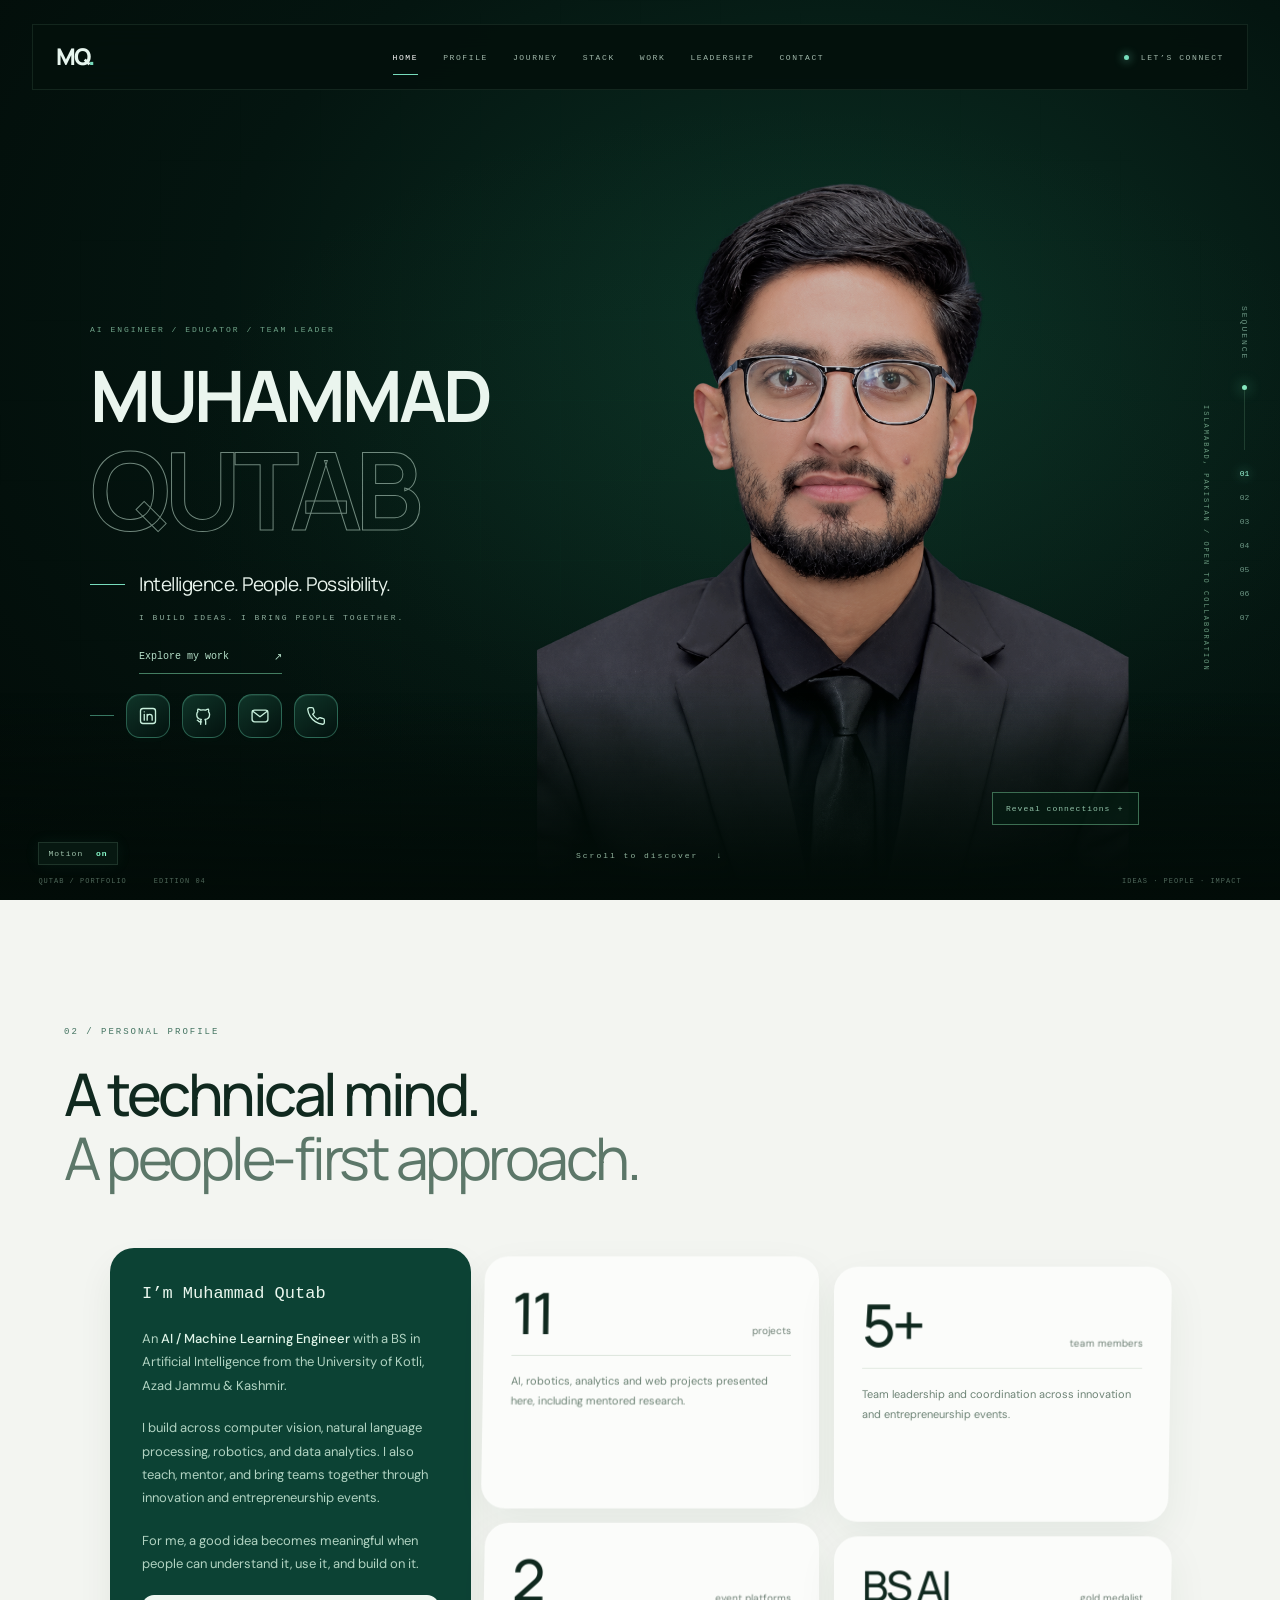
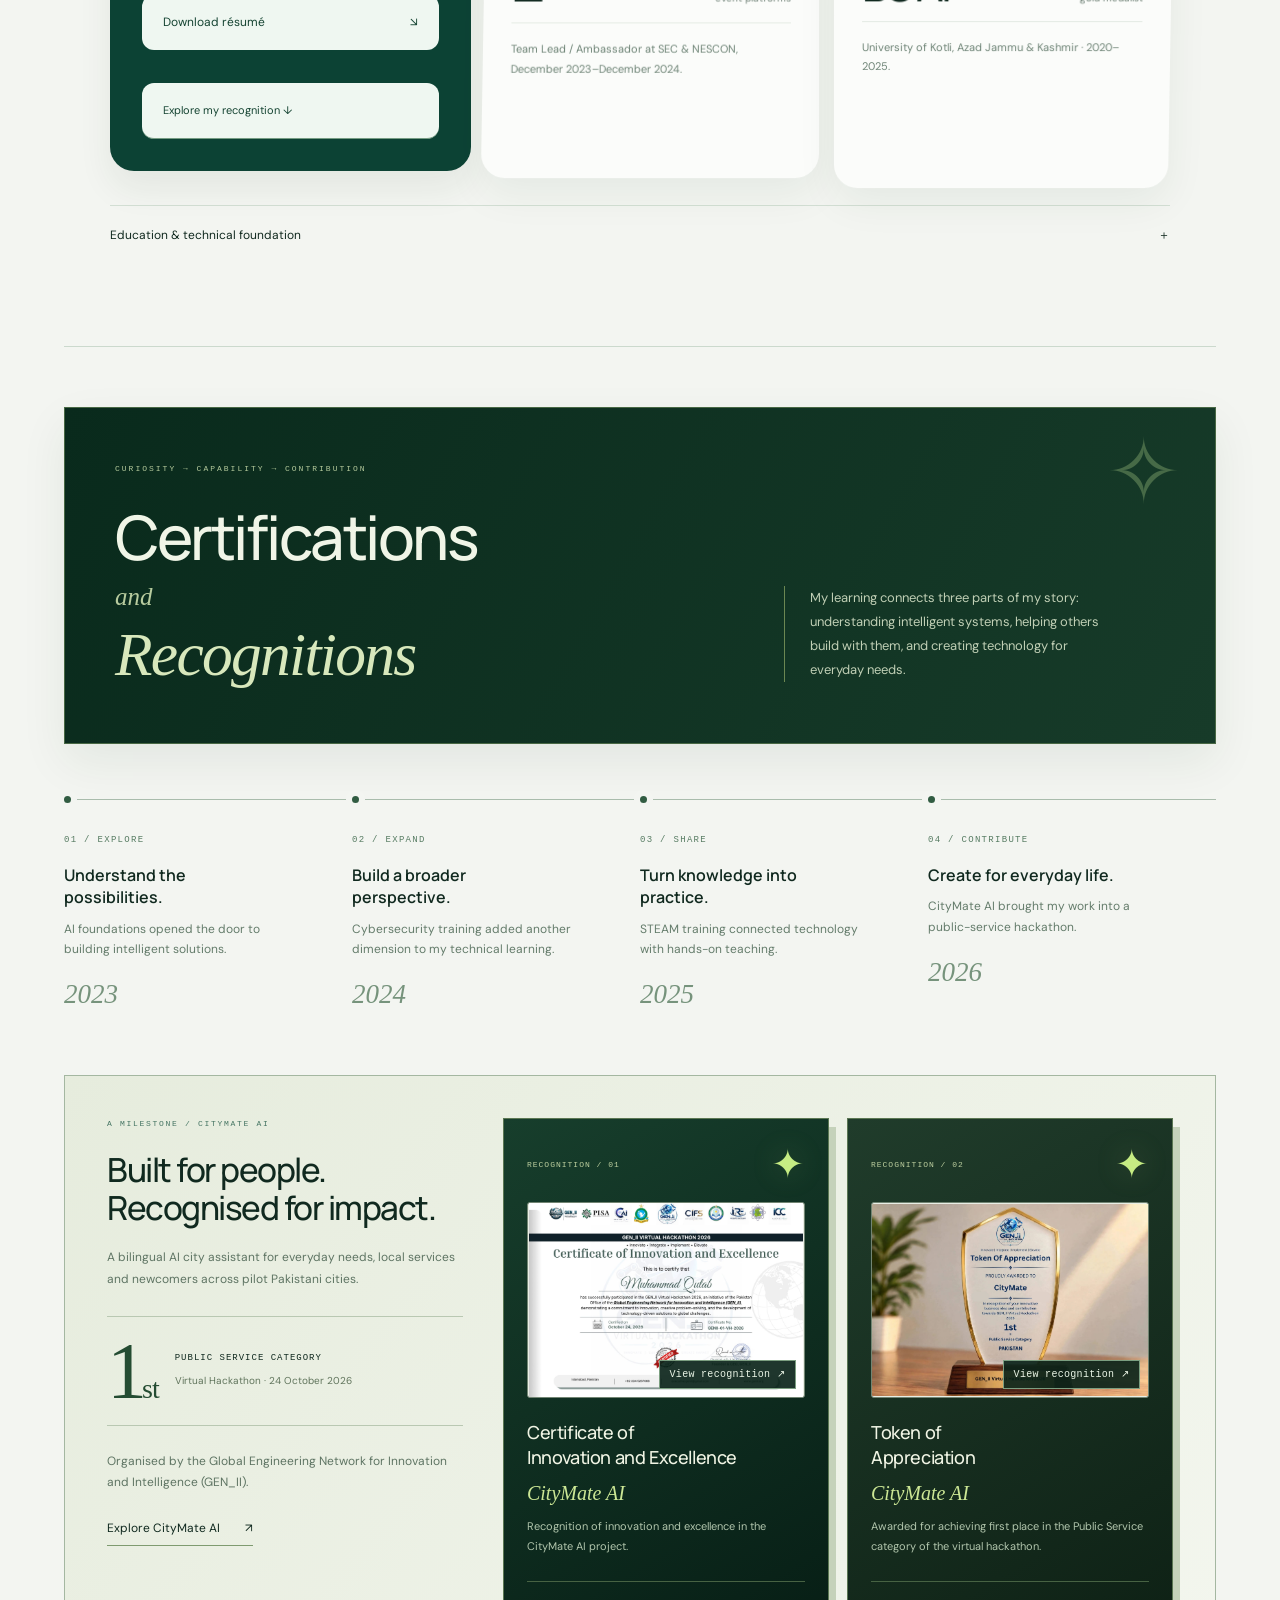
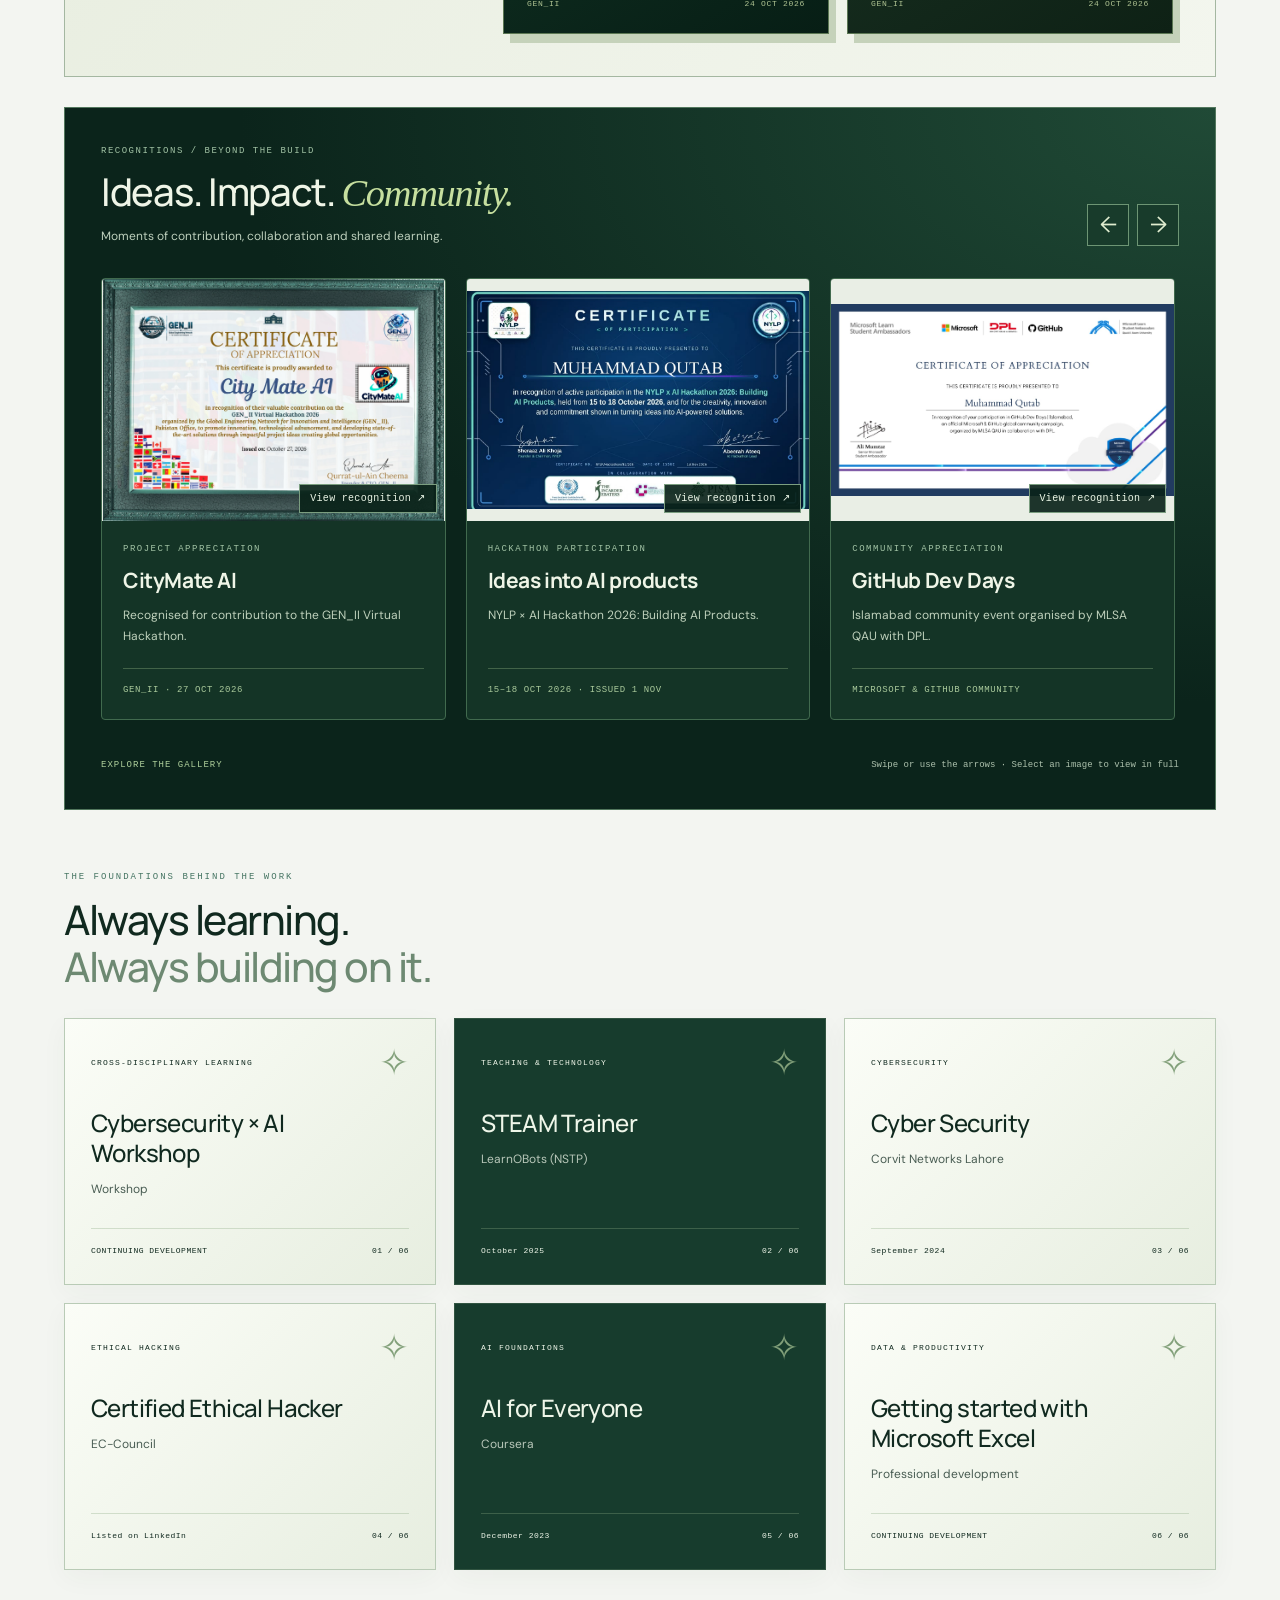
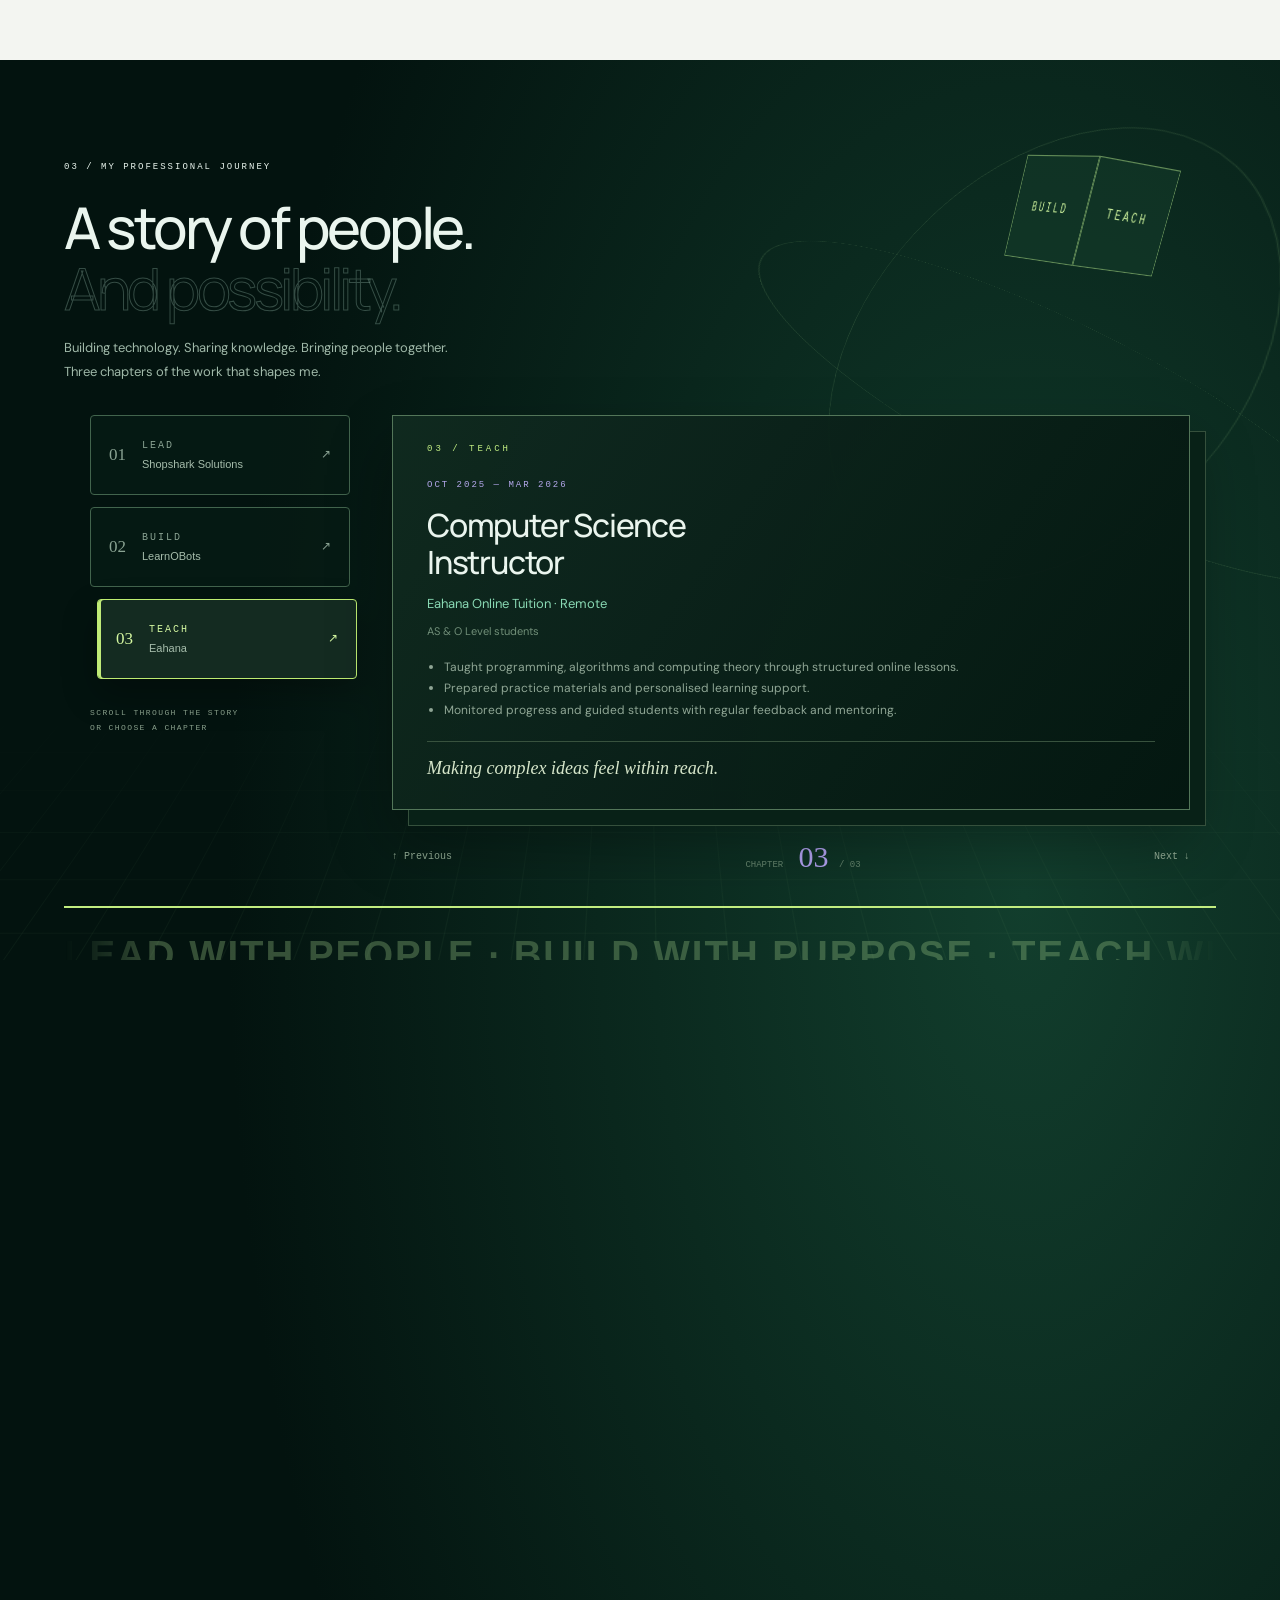
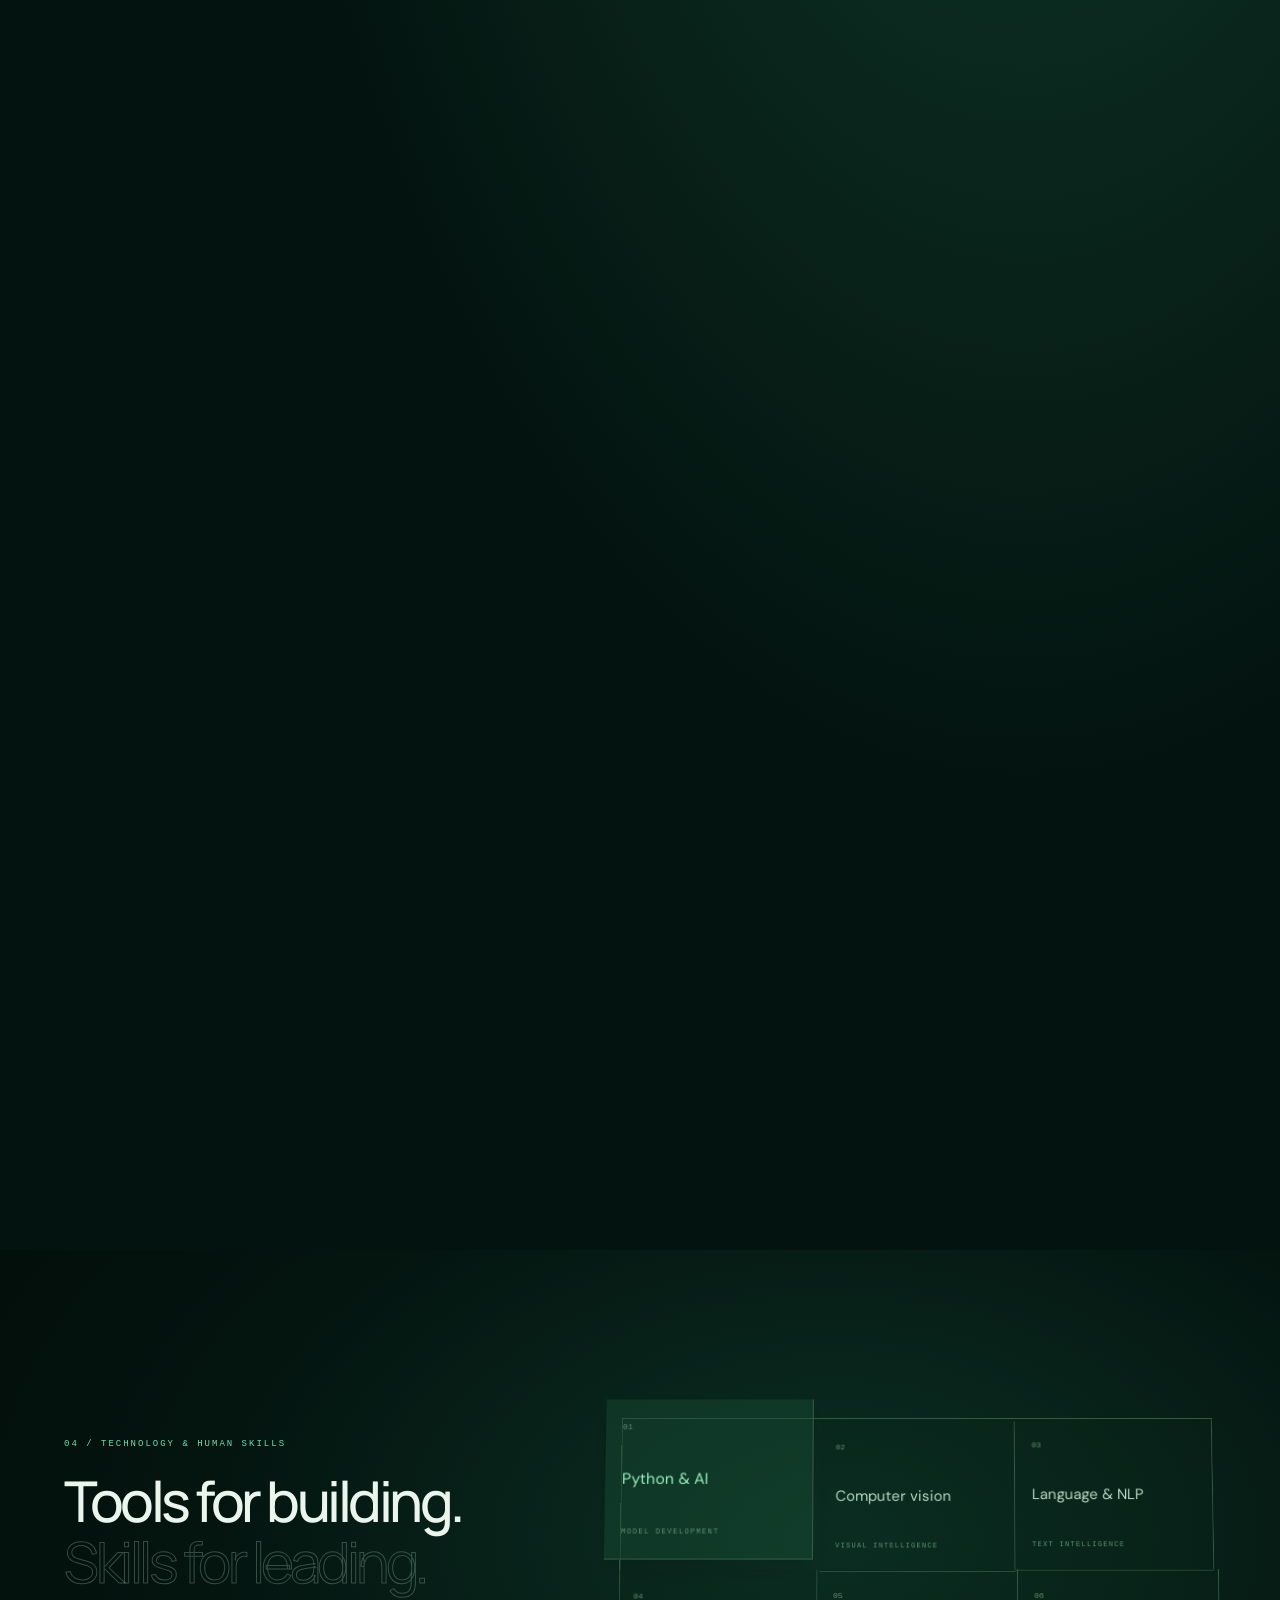
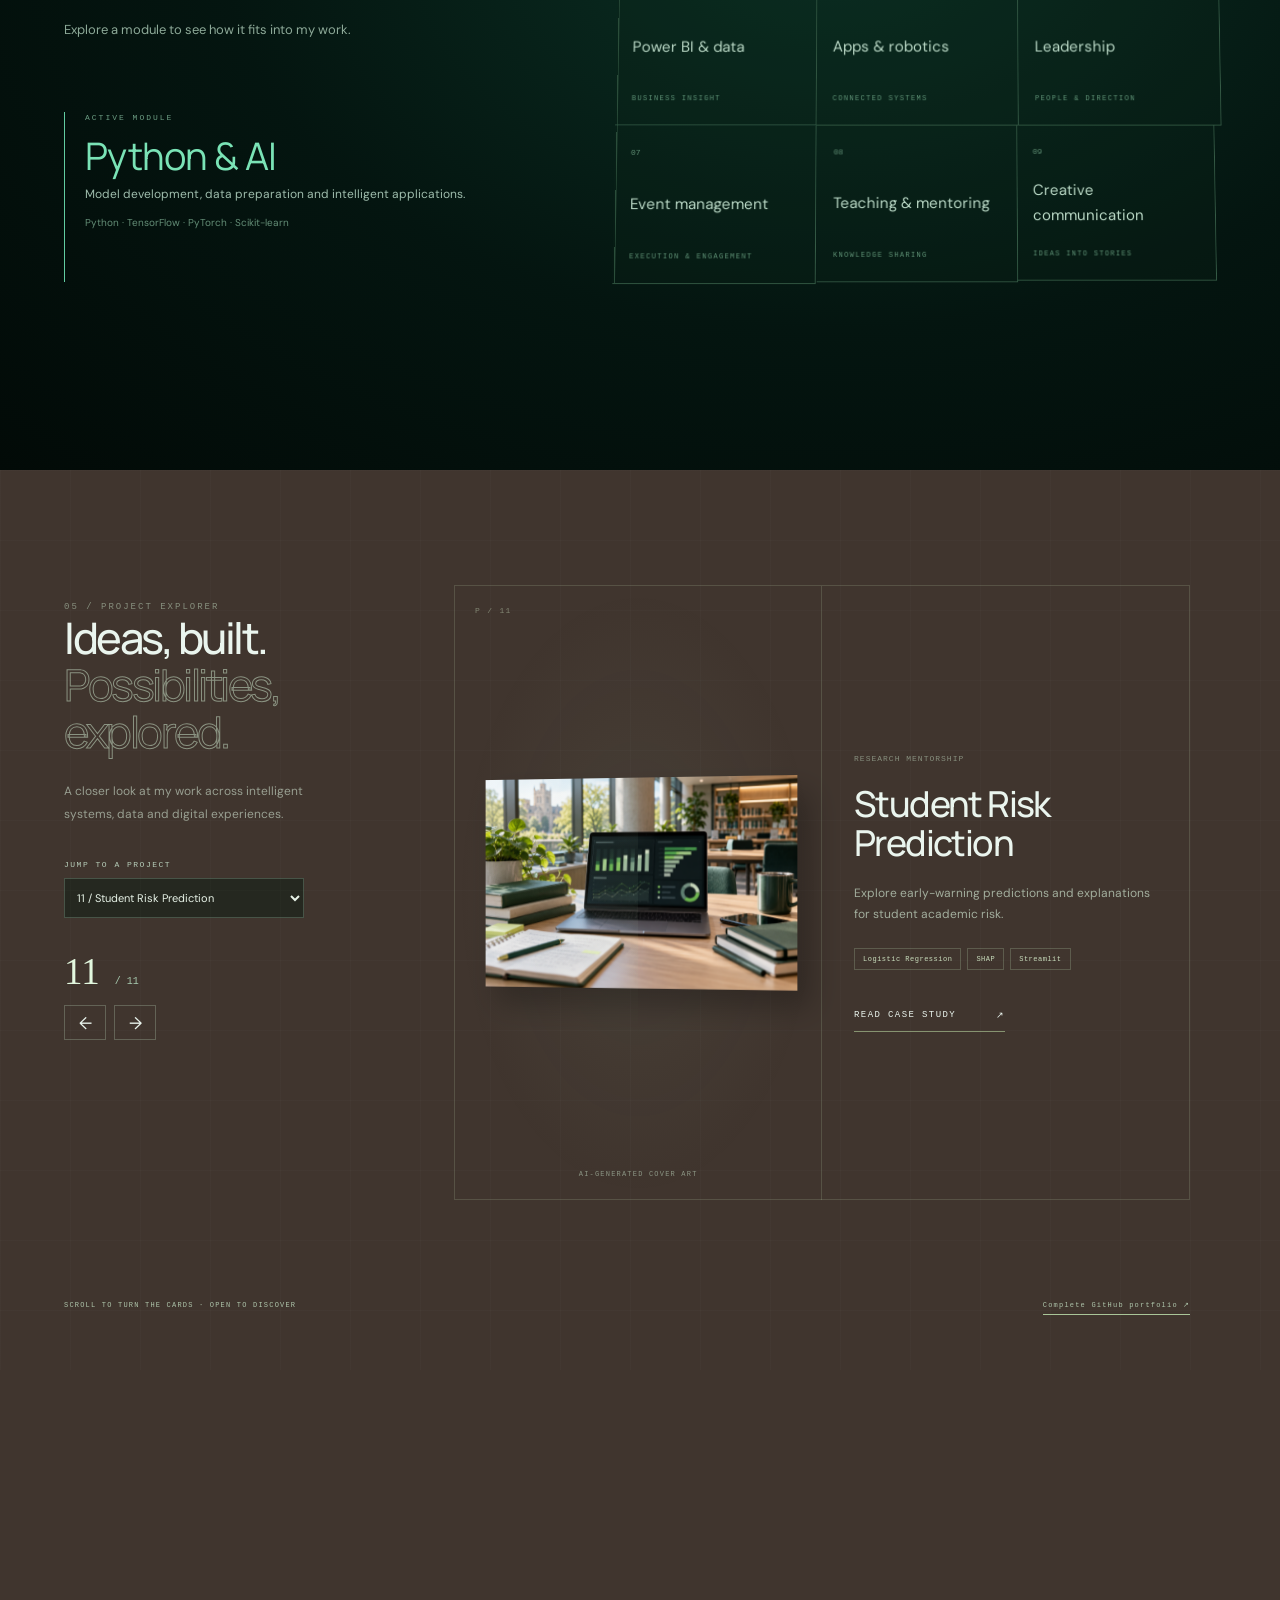
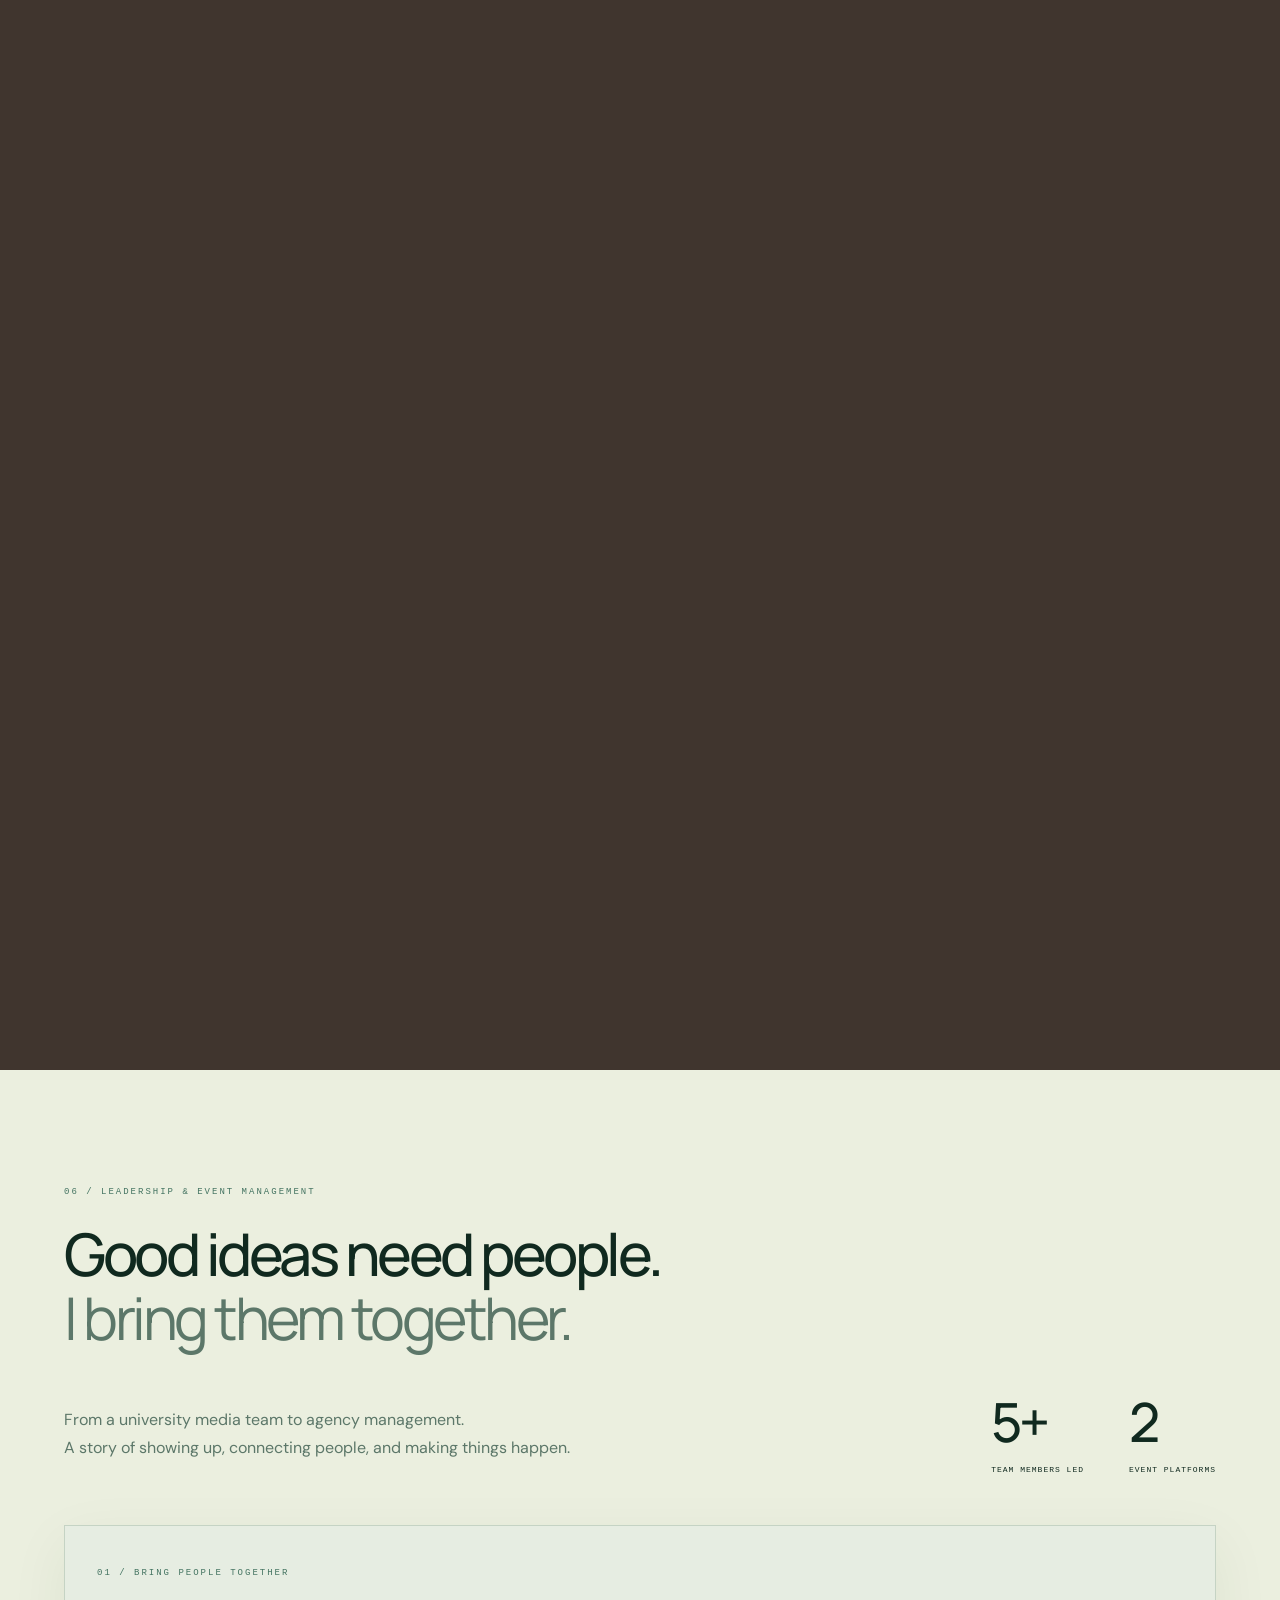
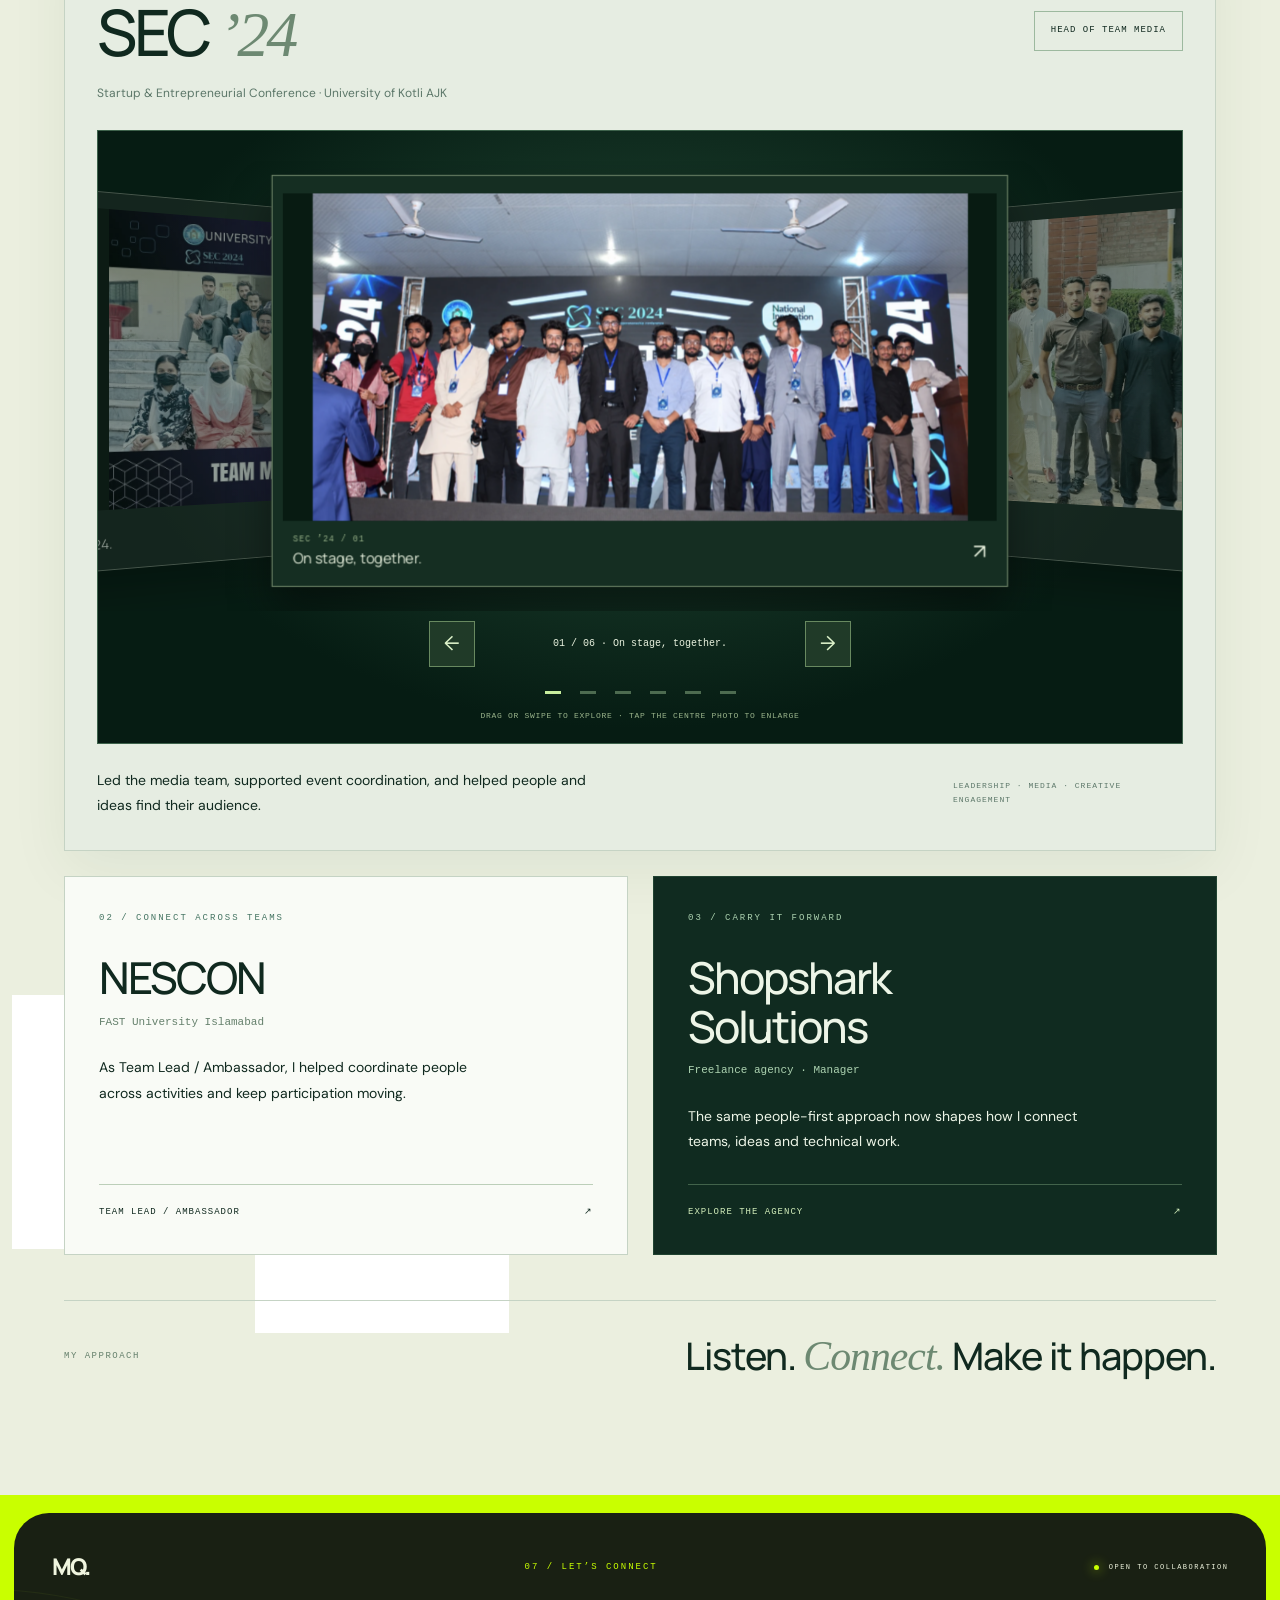
==== commit 6d0a4f4a: "Showcase profile recognitions with original awards and responsive gallery" ====
--- a/index.html
+++ b/index.html
@@ -19,7 +19,7 @@
 #hero-phone-panel .hero-phone-status{grid-column:1/-1;font:400 10px/1.4 sans-serif;letter-spacing:0;margin:2px 0 0}
 #hero-phone-panel .hero-phone-status:empty{display:none}
 @media(max-width:800px){#hero-phone-panel{left:50%;transform:translateX(-50%)}}
-</style></head><body>
+</style><link rel="stylesheet" href="recognition-gallery.css"></head><body>
 <a href="#main" class="skip">Skip to content</a><div class="cursor-halo" aria-hidden="true"></div><header class="navbar"><a class="logo" href="#home" aria-label="Muhammad Qutab home">MQ<span>.</span></a><button class="menu-toggle" aria-expanded="false" aria-controls="navigation">Menu <span>＋</span></button><nav id="navigation" aria-label="Primary navigation"><a href="#home">Home</a><a href="#about">Profile</a><a href="#experience">Journey</a><a href="#skills">Stack</a><a href="#work">Work</a><a href="#leadership">Leadership</a><a href="#contact">Contact</a></nav><a class="connect" href="#contact"><i></i> Let’s connect</a><div class="header-progress" aria-hidden="true"></div></header>
 <aside class="sequence" aria-label="Page progress"><span>Sequence</span><div class="sequence-track"><i></i></div><a href="#home" aria-label="01 Home">01</a><a href="#about" aria-label="02 Profile">02</a><a href="#experience" aria-label="03 Journey">03</a><a href="#skills" aria-label="04 Stack">04</a><a href="#work" aria-label="05 Work">05</a><a href="#leadership" aria-label="06 Leadership">06</a><a href="#contact" aria-label="07 Contact">07</a></aside>
 <div class="system-footer" aria-hidden="true"><span>QUTAB / PORTFOLIO<span class="edition">EDITION 04</span></span><span id="coordinates">IDEAS · PEOPLE · IMPACT</span></div><button class="motion-control" aria-pressed="false">Motion <span>on</span></button>
@@ -30,8 +30,8 @@
 <div class="recognition-heading recognition-masthead reveal"><div><p class="eyebrow">CURIOSITY → CAPABILITY → CONTRIBUTION</p><h2 id="recognition-title">Certifications<span class="recognition-and">and</span><em>Recognitions</em></h2></div><p>My learning connects three parts of my story: understanding intelligent systems, helping others build with them, and creating technology for everyday needs.</p></div>
 <ol class="learning-path" aria-label="My learning journey"><li class="reveal"><span>01 / EXPLORE</span><strong>Understand the possibilities.</strong><p>AI foundations opened the door to building intelligent solutions.</p><time datetime="2023">2023</time></li><li class="reveal"><span>02 / EXPAND</span><strong>Build a broader perspective.</strong><p>Cybersecurity training added another dimension to my technical learning.</p><time datetime="2024">2024</time></li><li class="reveal"><span>03 / SHARE</span><strong>Turn knowledge into practice.</strong><p>STEAM training connected technology with hands-on teaching.</p><time datetime="2025">2025</time></li><li class="reveal"><span>04 / CONTRIBUTE</span><strong>Create for everyday life.</strong><p>CityMate AI brought my work into a public-service hackathon.</p><time datetime="2026">2026</time></li></ol>
 <div class="recognition-feature reveal"><div class="honour-story"><p class="eyebrow">A MILESTONE / CITYMATE AI</p><h3>Built for people.<br>Recognised for impact.</h3><p>A bilingual AI city assistant for everyday needs, local services and newcomers across pilot Pakistani cities.</p><div class="winning-place"><strong>1<span>st</span></strong><div>PUBLIC SERVICE CATEGORY<small>Virtual Hackathon · 24 October 2026</small></div></div><p class="award-organiser">Organised by the Global Engineering Network for Innovation and Intelligence (GEN_II).</p><a href="https://github.com/MuhammadQutab/citymate-ai" target="_blank" rel="noopener noreferrer">Explore CityMate AI <span>↗</span></a></div>
-<div class="honour-pair"><article class="honour-card"><div class="honour-card-top"><span>RECOGNITION / 01</span><span class="honour-mark" aria-hidden="true">✦</span></div><h4>Certificate of<br>Innovation and Excellence</h4><p class="honour-project">CityMate AI</p><p>Recognition of innovation and excellence in the CityMate AI project.</p><footer><span>GEN_II</span><time datetime="2026-10-24">24 OCT 2026</time></footer></article><article class="honour-card"><div class="honour-card-top"><span>RECOGNITION / 02</span><span class="honour-mark" aria-hidden="true">✦</span></div><h4>Token of<br>Appreciation</h4><p class="honour-project">CityMate AI</p><p>Awarded for achieving first place in the Public Service category of the virtual hackathon.</p><footer><span>GEN_II</span><time datetime="2026-10-24">24 OCT 2026</time></footer></article></div></div>
-<div class="credential-heading reveal" id="credentials"><p class="eyebrow">THE FOUNDATIONS BEHIND THE WORK</p><h3>Always learning.<br><em>Always building on it.</em></h3></div><div class="credential-gallery"><article class="certificate-tile reveal"><div class="certificate-top"><span>CROSS-DISCIPLINARY LEARNING</span><span class="certificate-symbol" aria-hidden="true">✧</span></div><h4>Cybersecurity × AI Workshop</h4><p>Workshop</p><footer><span>CONTINUING DEVELOPMENT</span><span aria-hidden="true">01 / 06</span></footer></article><article class="certificate-tile reveal"><div class="certificate-top"><span>TEACHING & TECHNOLOGY</span><span class="certificate-symbol" aria-hidden="true">✧</span></div><h4>STEAM Trainer</h4><p>LearnOBots (NSTP)</p><footer><span>October 2025</span><span aria-hidden="true">02 / 06</span></footer></article><article class="certificate-tile reveal"><div class="certificate-top"><span>CYBERSECURITY</span><span class="certificate-symbol" aria-hidden="true">✧</span></div><h4>Cyber Security</h4><p>Corvit Networks Lahore</p><footer><span>September 2024</span><span aria-hidden="true">03 / 06</span></footer></article><article class="certificate-tile reveal"><div class="certificate-top"><span>ETHICAL HACKING</span><span class="certificate-symbol" aria-hidden="true">✧</span></div><h4>Certified Ethical Hacker</h4><p>EC-Council</p><footer><span>Listed on LinkedIn</span><span aria-hidden="true">04 / 06</span></footer></article><article class="certificate-tile reveal"><div class="certificate-top"><span>AI FOUNDATIONS</span><span class="certificate-symbol" aria-hidden="true">✧</span></div><h4>AI for Everyone</h4><p>Coursera</p><footer><span>December 2023</span><span aria-hidden="true">05 / 06</span></footer></article><article class="certificate-tile reveal"><div class="certificate-top"><span>DATA & PRODUCTIVITY</span><span class="certificate-symbol" aria-hidden="true">✧</span></div><h4>Getting started with Microsoft Excel</h4><p>Professional development</p><footer><span>CONTINUING DEVELOPMENT</span><span aria-hidden="true">06 / 06</span></footer></article></div>
+<div class="honour-pair"><article class="honour-card"><div class="honour-card-top"><span>RECOGNITION / 01</span><span class="honour-mark" aria-hidden="true">✦</span></div><a class="recognition-image" href="assets/recognitions/innovation.jpeg" target="_blank" rel="noopener" aria-label="View full-size: Certificate of Innovation and Excellence awarded to Muhammad Qutab by GEN_II"><img src="assets/recognitions/innovation.jpeg" alt="Certificate of Innovation and Excellence awarded to Muhammad Qutab by GEN_II" loading="lazy" decoding="async"><span>View recognition ↗</span></a><h4>Certificate of<br>Innovation and Excellence</h4><p class="honour-project">CityMate AI</p><p>Recognition of innovation and excellence in the CityMate AI project.</p><footer><span>GEN_II</span><time datetime="2026-10-24">24 OCT 2026</time></footer></article><article class="honour-card"><div class="honour-card-top"><span>RECOGNITION / 02</span><span class="honour-mark" aria-hidden="true">✦</span></div><a class="recognition-image" href="assets/recognitions/citymate-first-place.jpeg" target="_blank" rel="noopener" aria-label="View full-size: CityMate trophy — first place in the Public Service category"><img src="assets/recognitions/citymate-first-place.jpeg" alt="CityMate trophy — first place in the Public Service category" loading="lazy" decoding="async"><span>View recognition ↗</span></a><h4>Token of<br>Appreciation</h4><p class="honour-project">CityMate AI</p><p>Awarded for achieving first place in the Public Service category of the virtual hackathon.</p><footer><span>GEN_II</span><time datetime="2026-10-24">24 OCT 2026</time></footer></article></div></div>
+<section class="recognition-collection" aria-labelledby="recognition-gallery-title"><div class="recognition-collection-head"><div><p class="eyebrow">RECOGNITIONS / BEYOND THE BUILD</p><h3 id="recognition-gallery-title">Ideas. Impact. <em>Community.</em></h3><p>Moments of contribution, collaboration and shared learning.</p></div><div class="recognition-controls"><button type="button" data-rec-direction="-1" aria-label="Previous recognitions">←</button><button type="button" data-rec-direction="1" aria-label="Next recognitions">→</button></div></div><div class="recognition-track" tabindex="0" aria-label="Recognition gallery; scroll or use arrow keys"><article class="recognition-tile"><a class="recognition-image" href="assets/recognitions/citymate-appreciation.jpeg" target="_blank" rel="noopener" aria-label="View full-size: CityMate AI"><img src="assets/recognitions/citymate-appreciation.jpeg" alt="CityMate AI" loading="lazy" decoding="async"><span>View recognition ↗</span></a><div class="recognition-tile-copy"><p class="eyebrow">PROJECT APPRECIATION</p><h4>CityMate AI</h4><p>Recognised for contribution to the GEN_II Virtual Hackathon.</p><footer>GEN_II · 27 OCT 2026</footer></div></article><article class="recognition-tile"><a class="recognition-image" href="assets/recognitions/nylp.jpeg" target="_blank" rel="noopener" aria-label="View full-size: Ideas into AI products"><img src="assets/recognitions/nylp.jpeg" alt="Ideas into AI products" loading="lazy" decoding="async"><span>View recognition ↗</span></a><div class="recognition-tile-copy"><p class="eyebrow">HACKATHON PARTICIPATION</p><h4>Ideas into AI products</h4><p>NYLP × AI Hackathon 2026: Building AI Products.</p><footer>15–18 OCT 2026 · ISSUED 1 NOV</footer></div></article><article class="recognition-tile"><a class="recognition-image" href="assets/recognitions/github-dev-days.jpeg" target="_blank" rel="noopener" aria-label="View full-size: GitHub Dev Days"><img src="assets/recognitions/github-dev-days.jpeg" alt="GitHub Dev Days" loading="lazy" decoding="async"><span>View recognition ↗</span></a><div class="recognition-tile-copy"><p class="eyebrow">COMMUNITY APPRECIATION</p><h4>GitHub Dev Days</h4><p>Islamabad community event organised by MLSA QAU with DPL.</p><footer>MICROSOFT & GITHUB COMMUNITY</footer></div></article><article class="recognition-tile"><a class="recognition-image" href="assets/recognitions/aws-community.png" target="_blank" rel="noopener" aria-label="View full-size: AWS Student Community Day"><img src="assets/recognitions/aws-community.png" alt="AWS Student Community Day" loading="lazy" decoding="async"><span>View recognition ↗</span></a><div class="recognition-tile-copy"><p class="eyebrow">COMMUNITY PARTICIPATION</p><h4>AWS Student Community Day</h4><p>Learning alongside the builder community in Islamabad.</p><footer>AWS STUDENT BUILDER GROUP · QAU</footer></div></article><article class="recognition-tile"><a class="recognition-image" href="assets/recognitions/citymate-feature.jpeg" target="_blank" rel="noopener" aria-label="View full-size: CityMate in the spotlight"><img src="assets/recognitions/citymate-feature.jpeg" alt="CityMate in the spotlight" loading="lazy" decoding="async"><span>View recognition ↗</span></a><div class="recognition-tile-copy"><p class="eyebrow">COMMUNITY FEATURE</p><h4>CityMate in the spotlight</h4><p>Featured by GEN_II in its Startup Unveil series.</p><footer>GEN_II · STARTUP UNVEIL</footer></div></article></div><p class="recognition-hint">EXPLORE THE GALLERY <span>Swipe or use the arrows · Select an image to view in full</span></p></section><div class="credential-heading reveal" id="credentials"><p class="eyebrow">THE FOUNDATIONS BEHIND THE WORK</p><h3>Always learning.<br><em>Always building on it.</em></h3></div><div class="credential-gallery"><article class="certificate-tile reveal"><div class="certificate-top"><span>CROSS-DISCIPLINARY LEARNING</span><span class="certificate-symbol" aria-hidden="true">✧</span></div><h4>Cybersecurity × AI Workshop</h4><p>Workshop</p><footer><span>CONTINUING DEVELOPMENT</span><span aria-hidden="true">01 / 06</span></footer></article><article class="certificate-tile reveal"><div class="certificate-top"><span>TEACHING & TECHNOLOGY</span><span class="certificate-symbol" aria-hidden="true">✧</span></div><h4>STEAM Trainer</h4><p>LearnOBots (NSTP)</p><footer><span>October 2025</span><span aria-hidden="true">02 / 06</span></footer></article><article class="certificate-tile reveal"><div class="certificate-top"><span>CYBERSECURITY</span><span class="certificate-symbol" aria-hidden="true">✧</span></div><h4>Cyber Security</h4><p>Corvit Networks Lahore</p><footer><span>September 2024</span><span aria-hidden="true">03 / 06</span></footer></article><article class="certificate-tile reveal"><div class="certificate-top"><span>ETHICAL HACKING</span><span class="certificate-symbol" aria-hidden="true">✧</span></div><h4>Certified Ethical Hacker</h4><p>EC-Council</p><footer><span>Listed on LinkedIn</span><span aria-hidden="true">04 / 06</span></footer></article><article class="certificate-tile reveal"><div class="certificate-top"><span>AI FOUNDATIONS</span><span class="certificate-symbol" aria-hidden="true">✧</span></div><h4>AI for Everyone</h4><p>Coursera</p><footer><span>December 2023</span><span aria-hidden="true">05 / 06</span></footer></article><article class="certificate-tile reveal"><div class="certificate-top"><span>DATA & PRODUCTIVITY</span><span class="certificate-symbol" aria-hidden="true">✧</span></div><h4>Getting started with Microsoft Excel</h4><p>Professional development</p><footer><span>CONTINUING DEVELOPMENT</span><span aria-hidden="true">06 / 06</span></footer></article></div>
 </section></section>
 <section id="experience" class="experience section dark" data-theme="dark" aria-labelledby="journey-title"><div class="experience-inner">
 <div class="journey-world" aria-hidden="true"><div class="journey-orbit orbit-one"></div><div class="journey-orbit orbit-two"></div><div class="journey-floor"></div><div class="story-cube"><i>LEAD</i><i>BUILD</i><i>TEACH</i><i>GROW</i><i>MQ.</i><i>IDEAS</i></div></div>
@@ -70,4 +70,4 @@
   catch{input.focus();input.select();status.textContent='Number selected — press Copy or Ctrl+C.';}
  });
 })();
-</script></body></html>
+</script><script src="recognition-gallery.js"></script></body></html>
--- a/recognition-gallery.css
+++ b/recognition-gallery.css
@@ -0,0 +1,17 @@
+/* Recognition-only presentation; learning certifications retain their layout. */
+.recognition-feature{grid-template-columns:minmax(0,.85fr) minmax(0,1.6fr)}
+.honour-pair{min-width:0;align-items:stretch}.honour-card{min-width:0}.honour-card:nth-child(2){margin-top:0}.honour-card-top{margin-bottom:18px}
+.recognition-image{display:block;position:relative;background:#e9eee5;border:1px solid #728573;overflow:hidden;border-radius:3px;text-decoration:none!important;color:#eaf5e6!important}
+.recognition-image img{display:block;width:100%;height:100%;object-fit:contain;transition:transform .35s}
+.recognition-image>span{position:absolute;right:8px;bottom:8px;background:#092319e8;padding:7px 10px;border:1px solid #7b9e80;font:10px/1.3 monospace;letter-spacing:.3px}
+.recognition-image:hover img{transform:scale(1.015)}.recognition-image:focus-visible{outline:3px solid #83dcb7;outline-offset:4px}
+.honour-card .recognition-image{aspect-ratio:1.42;margin-bottom:22px}.honour-card h4{font-size:18px}.honour-card .honour-project{margin-top:12px}
+.recognition-collection{margin:30px 0 0;padding:36px;background:radial-gradient(ellipse at top right,#204a36,#0b241b 60%);color:#eff5e7;border:1px solid #52775d;min-width:0}
+.recognition-collection-head{display:flex;justify-content:space-between;align-items:flex-end;gap:24px;margin-bottom:28px}.recognition-collection .eyebrow{color:#a2c3a5;font-size:9px;letter-spacing:1.5px}.recognition-collection h3{font-size:clamp(28px,3vw,42px);line-height:1.15;letter-spacing:-1.3px;margin:12px 0}.recognition-collection h3 em{font-family:Georgia,serif;font-weight:400;color:#c6df9f}.recognition-collection-head p:not(.eyebrow){font-size:12px;line-height:1.6;color:#bed0bd;margin:0}
+.recognition-controls{display:flex;gap:8px;flex-shrink:0}.recognition-controls button{width:42px;height:42px;border:1px solid #6d9574;background:#183b2b;color:#e0edd0;font-size:22px;cursor:pointer}.recognition-controls button:hover,.recognition-controls button:focus-visible{background:#c9e6a3;color:#10261a}.recognition-controls button:disabled{opacity:.35;cursor:default}
+.recognition-track{display:flex;gap:20px;overflow-x:auto;scroll-snap-type:x mandatory;scrollbar-width:thin;scrollbar-color:#7fa785 #19392a;padding:4px 2px 20px;overscroll-behavior-x:contain}.recognition-track:focus-visible{outline:2px solid #a9cc99;outline-offset:6px}
+.recognition-tile{flex:0 0 calc((100% - 40px)/3);min-width:0;scroll-snap-align:start;background:#143426;border:1px solid #416a4e;display:flex;flex-direction:column;border-radius:4px;overflow:hidden}.recognition-tile .recognition-image{aspect-ratio:1.42;border:0;border-radius:0;background:#e9eee5}.recognition-tile-copy{padding:21px;display:flex;flex:1;flex-direction:column}.recognition-tile h4{font-size:21px;line-height:1.2;letter-spacing:-.4px;margin:12px 0}.recognition-tile-copy>p:not(.eyebrow){font-size:12px;line-height:1.7;color:#bfd1bc;margin:0 0 22px}.recognition-tile footer{font:9px/1.7 monospace;letter-spacing:.6px;color:#aaca9c;border-top:1px solid #426348;padding-top:14px;margin-top:auto}.recognition-hint{display:flex;justify-content:space-between;gap:15px;margin:18px 0 0!important;font:9px/1.6 monospace!important;letter-spacing:1px;color:#afd09c}.recognition-hint span{letter-spacing:0;color:#adc1ad}
+@media(max-width:1100px){.recognition-feature{grid-template-columns:1fr}.recognition-tile{flex-basis:calc((100% - 20px)/2)}}
+@media(max-width:600px){.recognition-collection{padding:24px 16px}.recognition-collection-head{align-items:flex-start;gap:12px;flex-wrap:wrap}.recognition-collection h3{font-size:29px}.recognition-tile{flex-basis:90%}.recognition-track{gap:12px}.recognition-tile-copy{padding:18px}.recognition-controls button{width:40px;height:40px}.recognition-hint{display:block}.recognition-hint span{display:block;margin-top:6px}.honour-card .recognition-image{margin-bottom:18px}.honour-card h4{font-size:22px}}
+@media(prefers-reduced-motion:reduce){.recognition-image img{transition:none}.recognition-image:hover img{transform:none}}
+.motion-off .recognition-image img{transition:none}
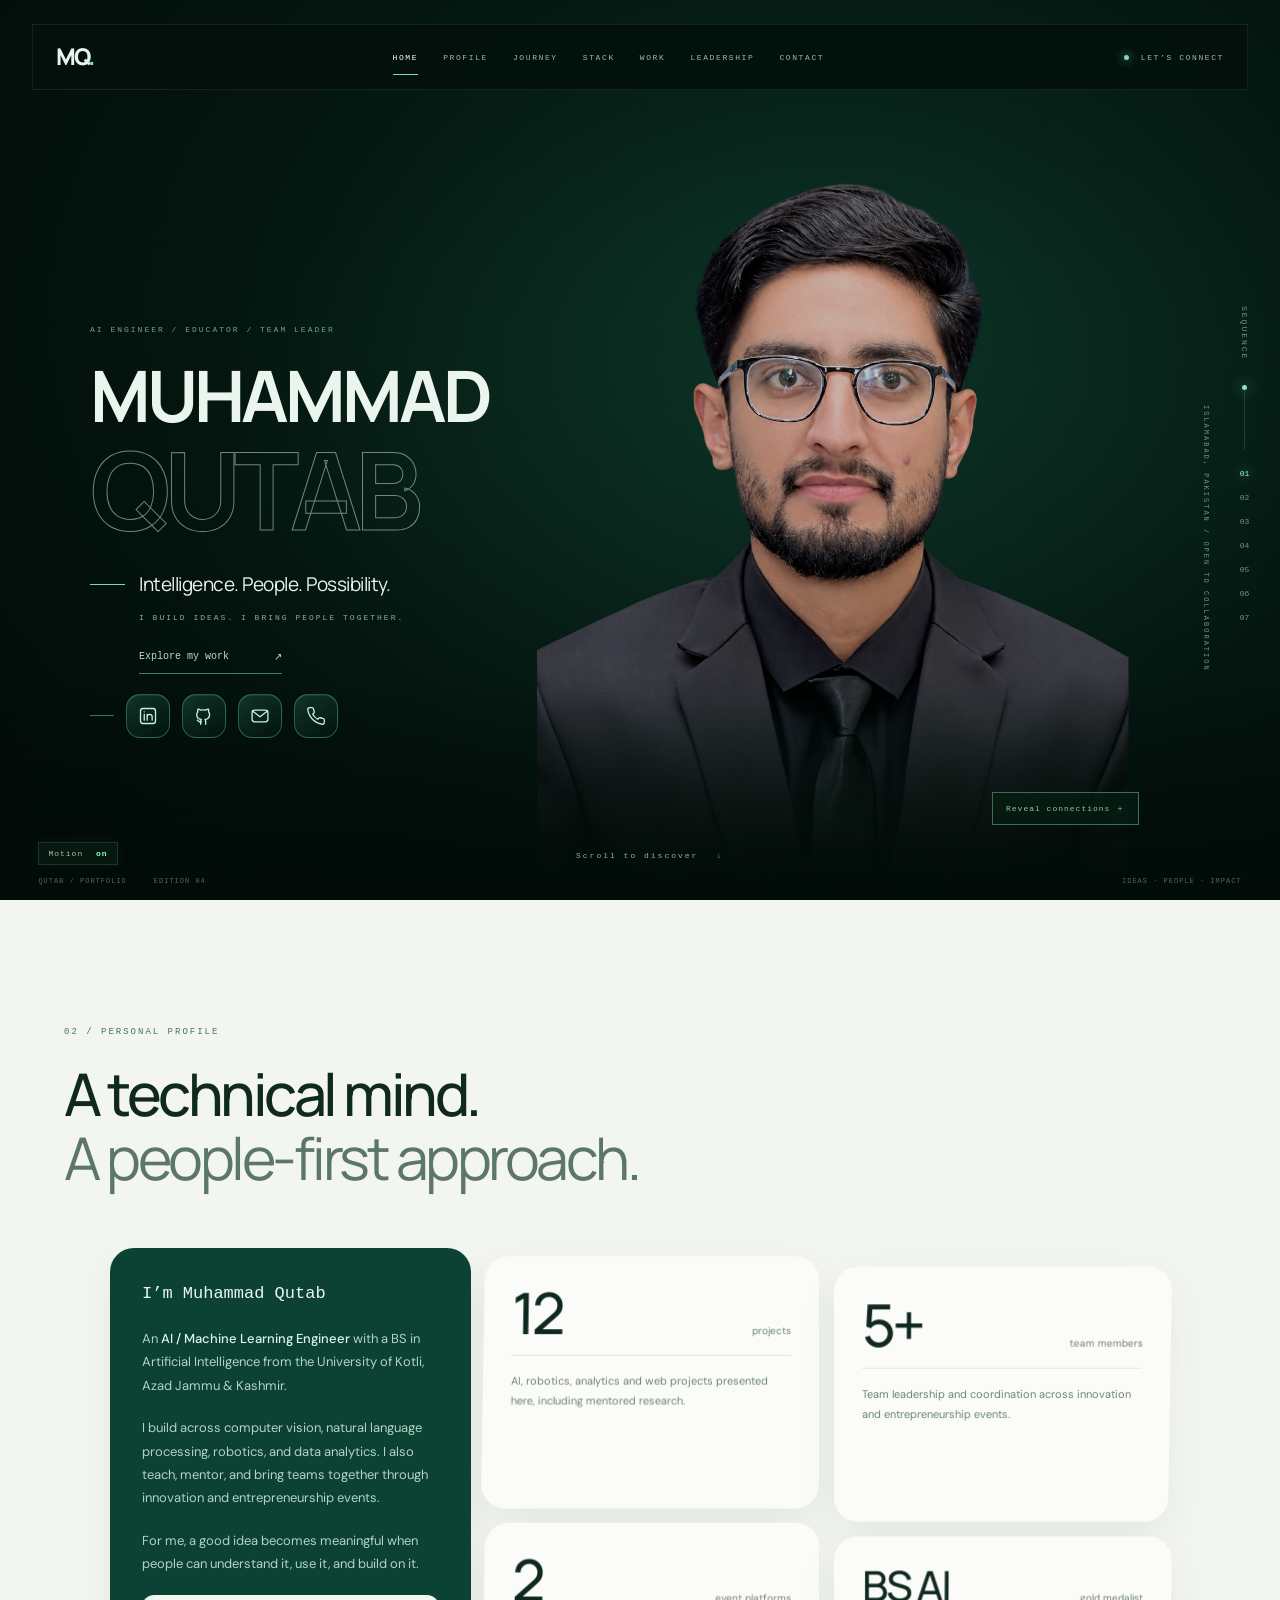
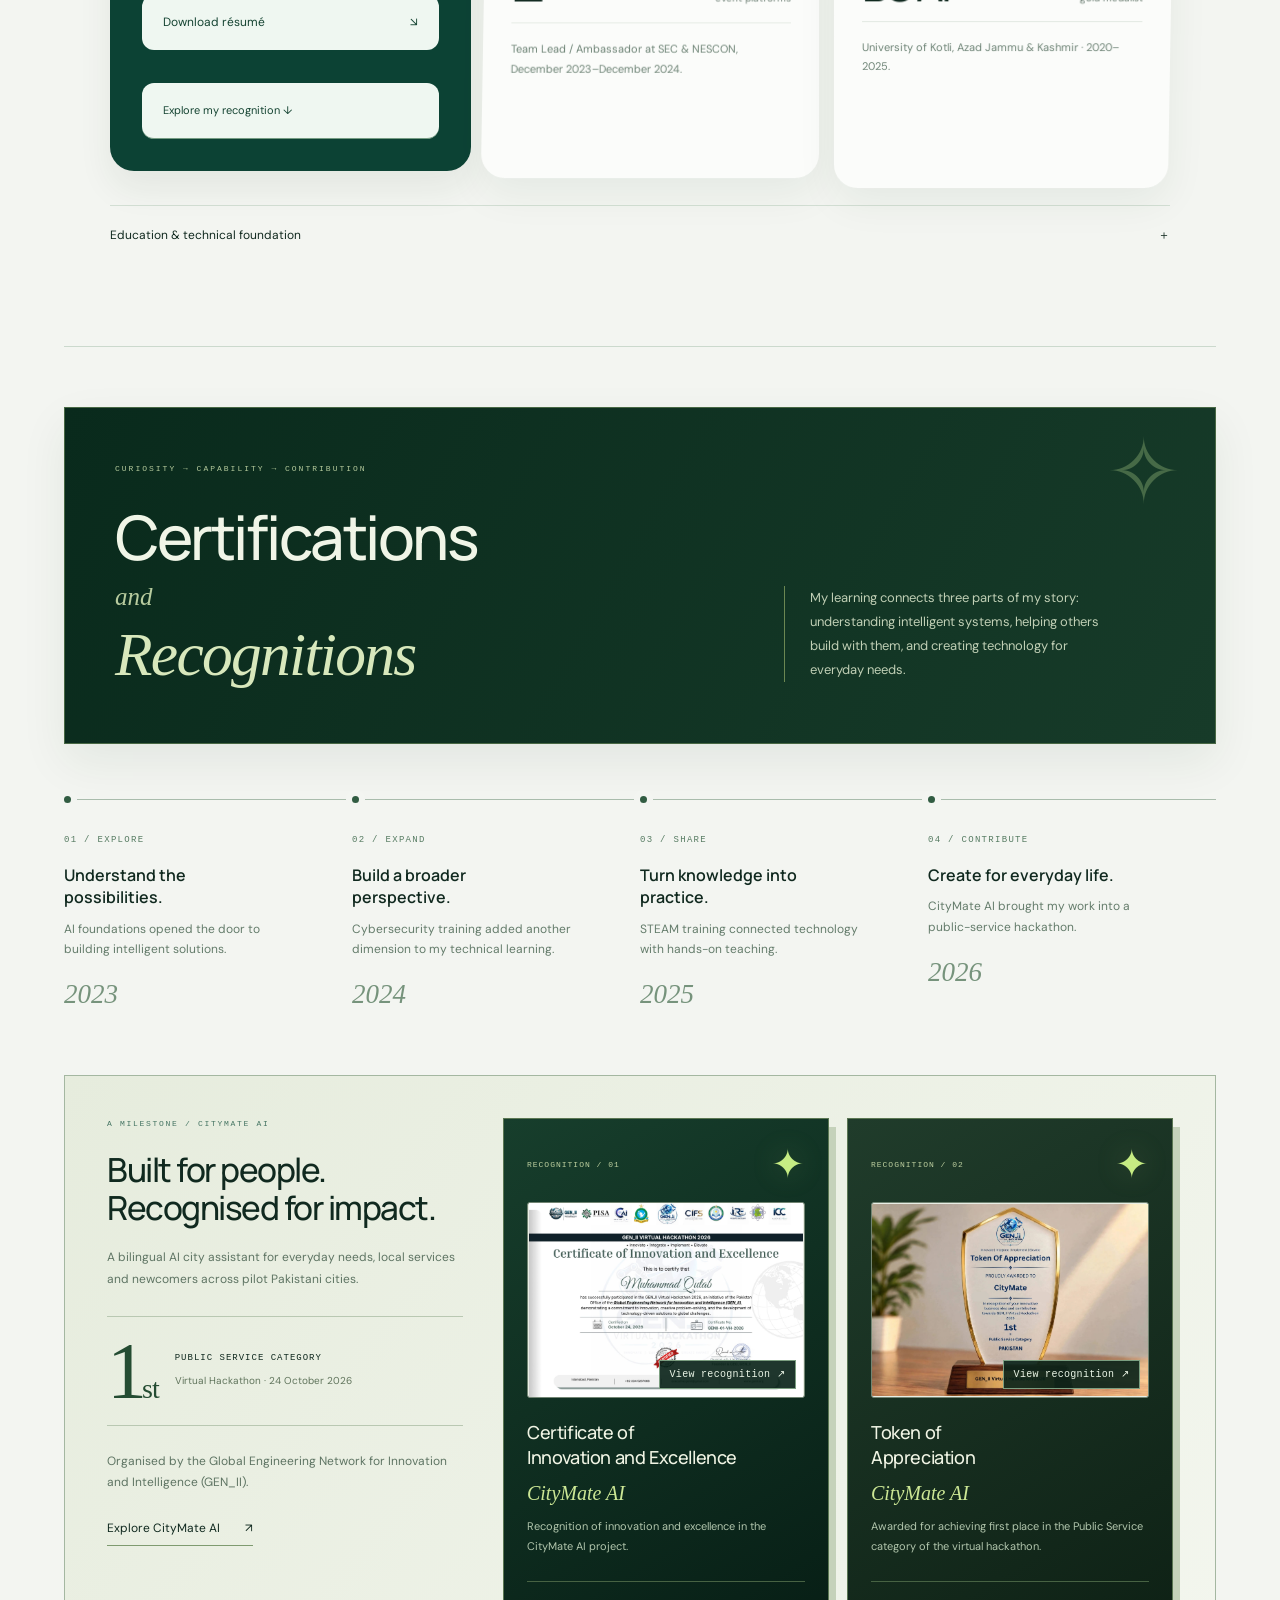
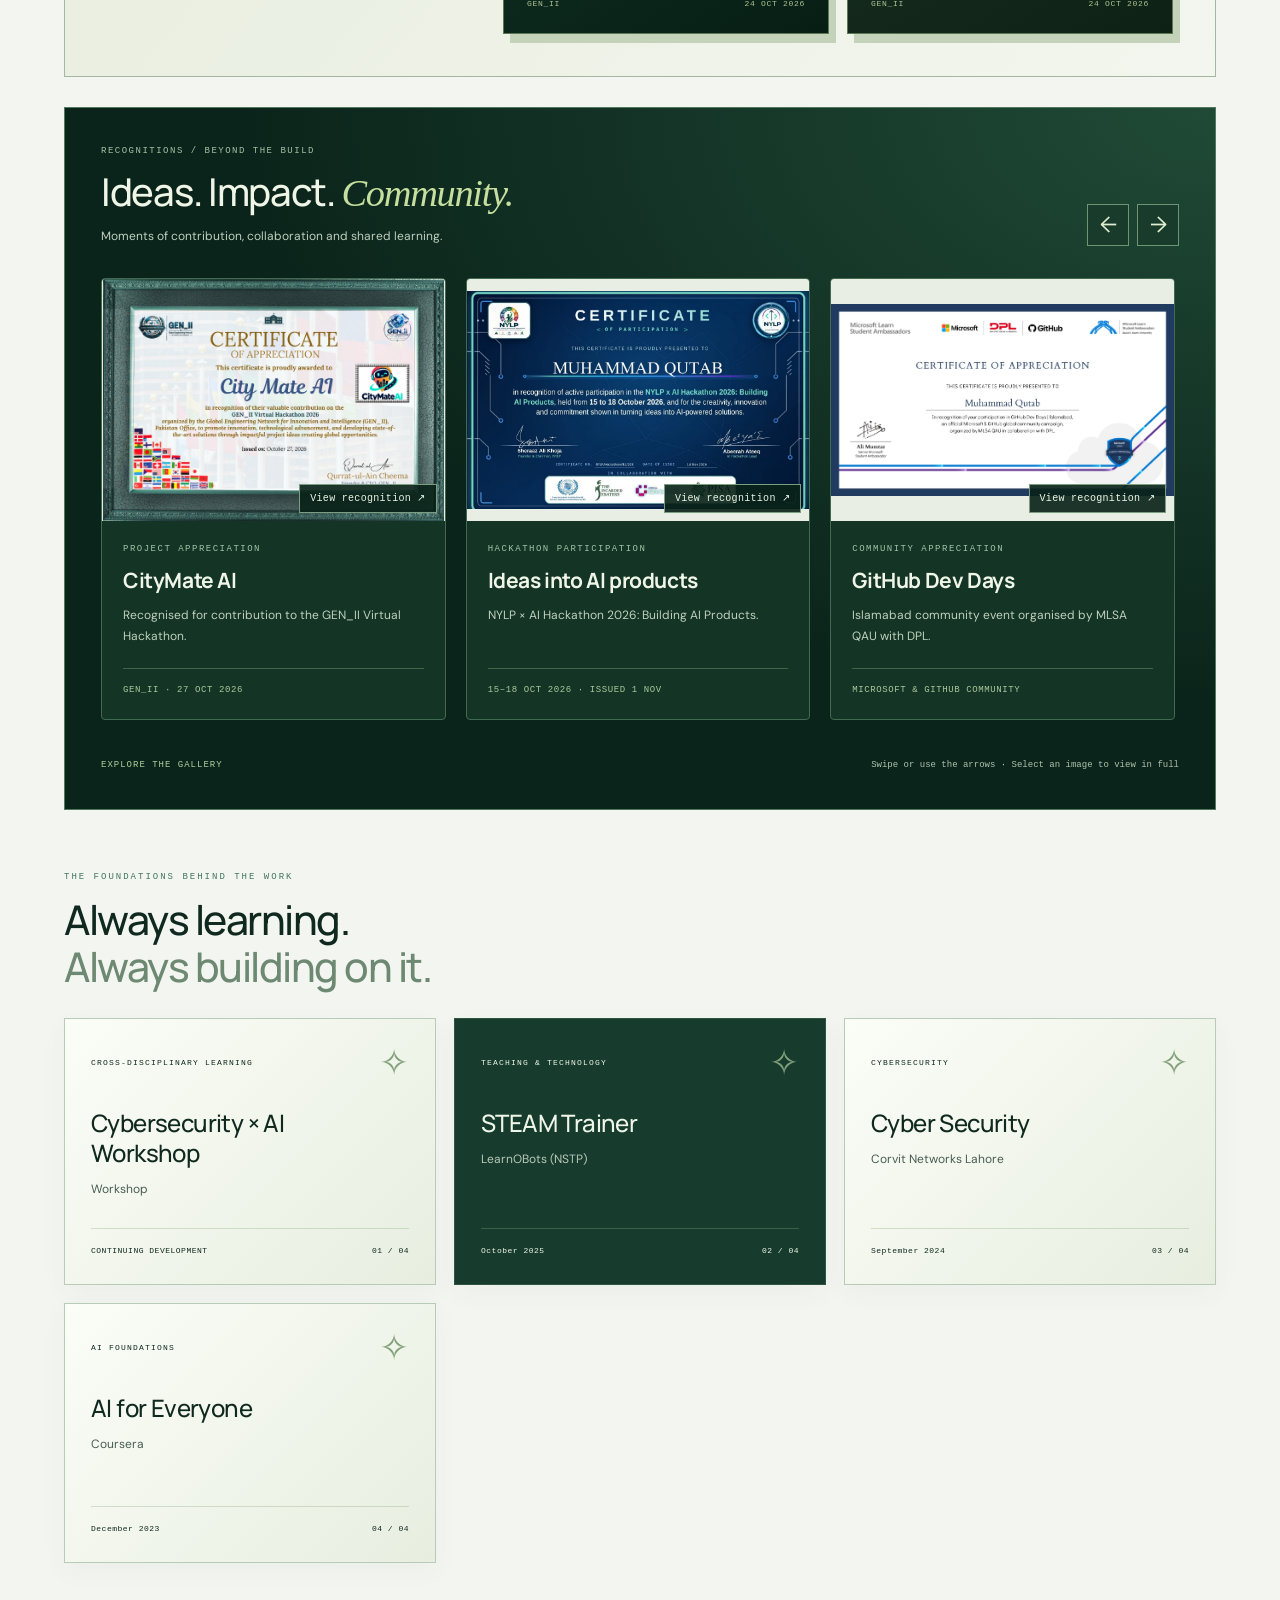
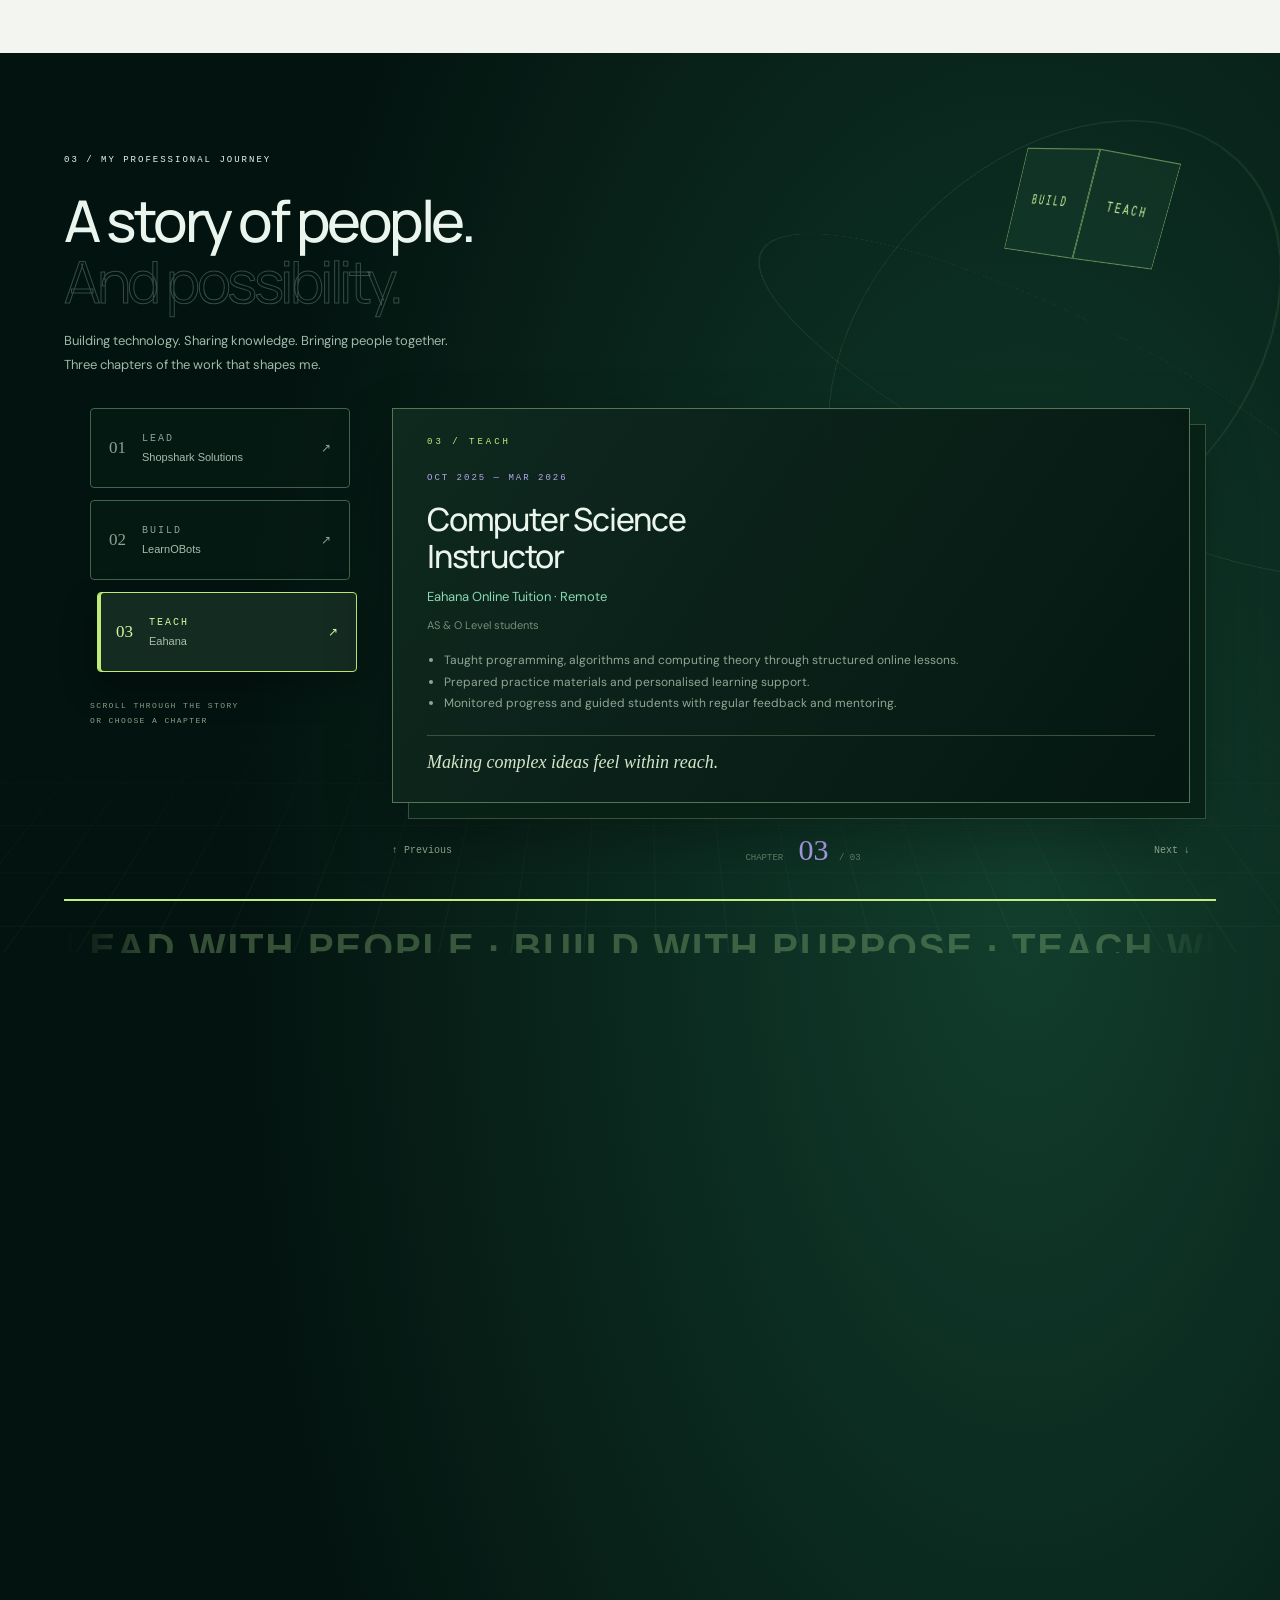
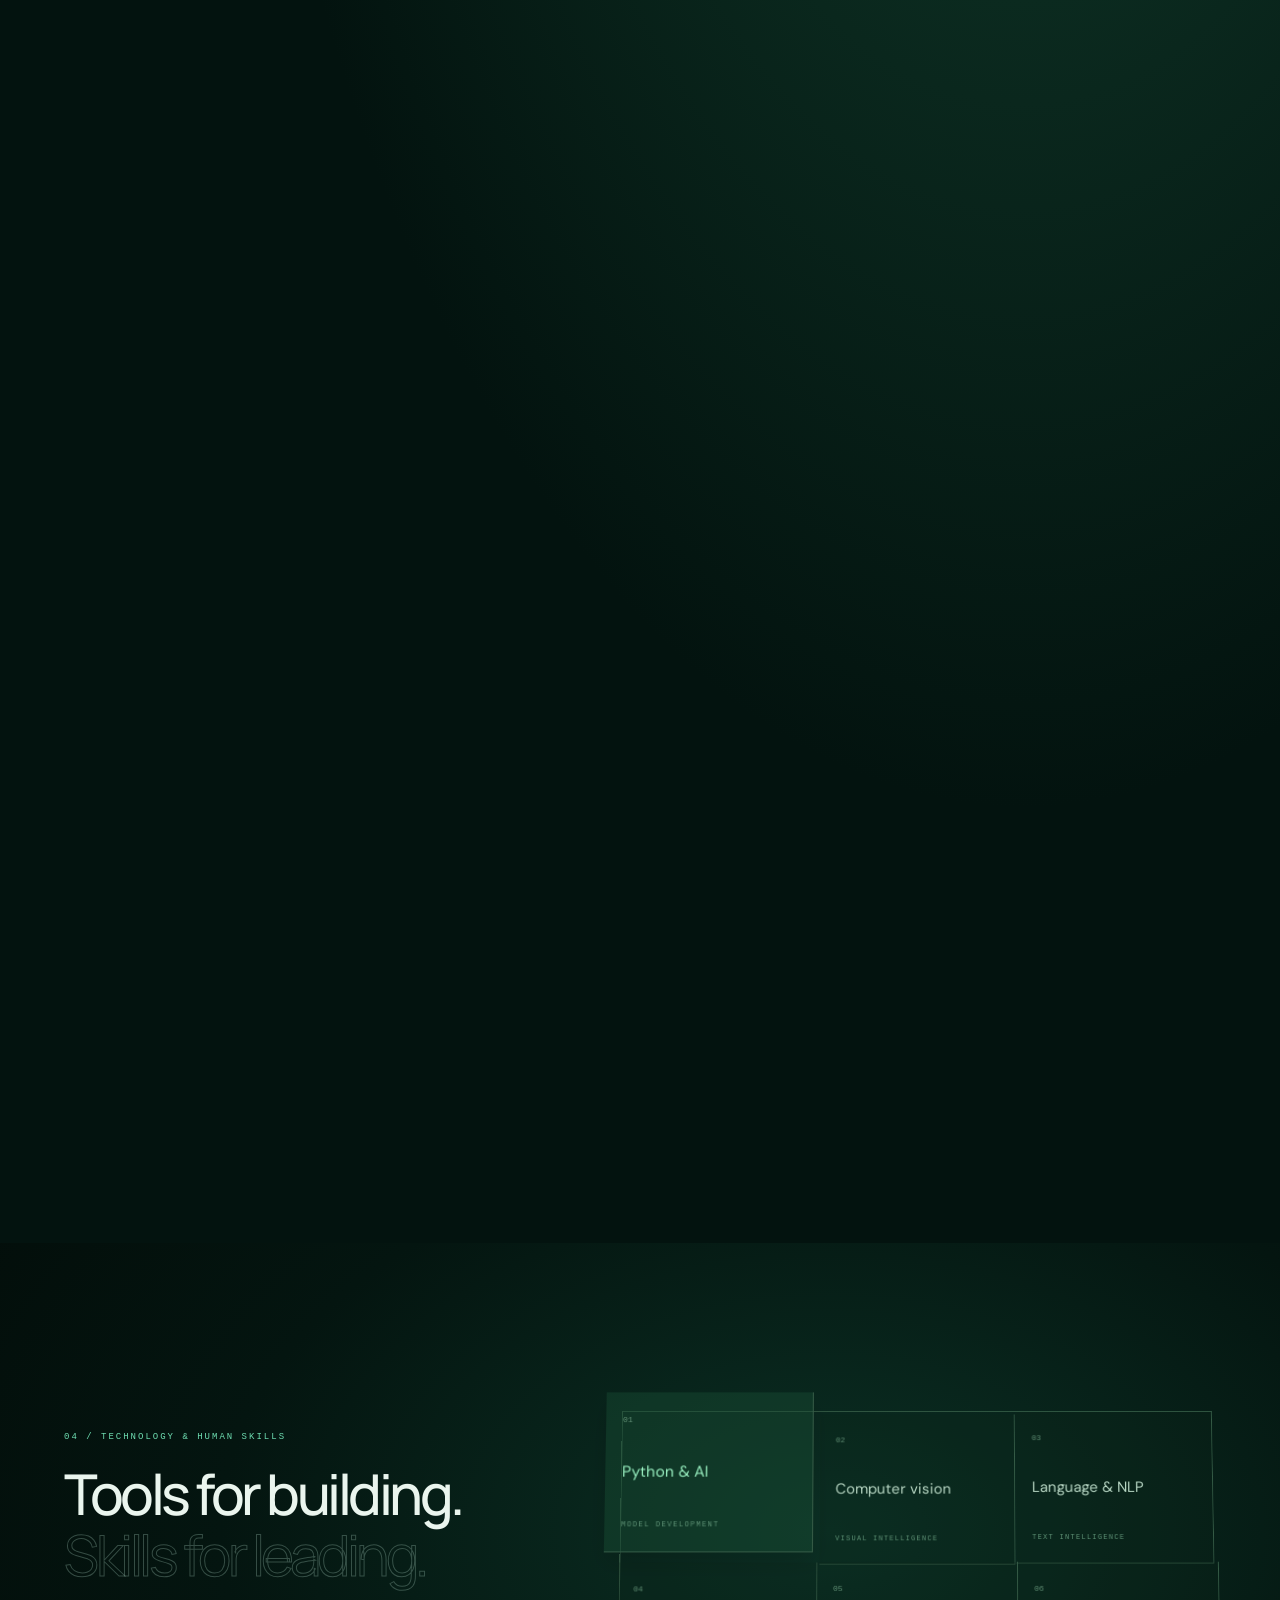
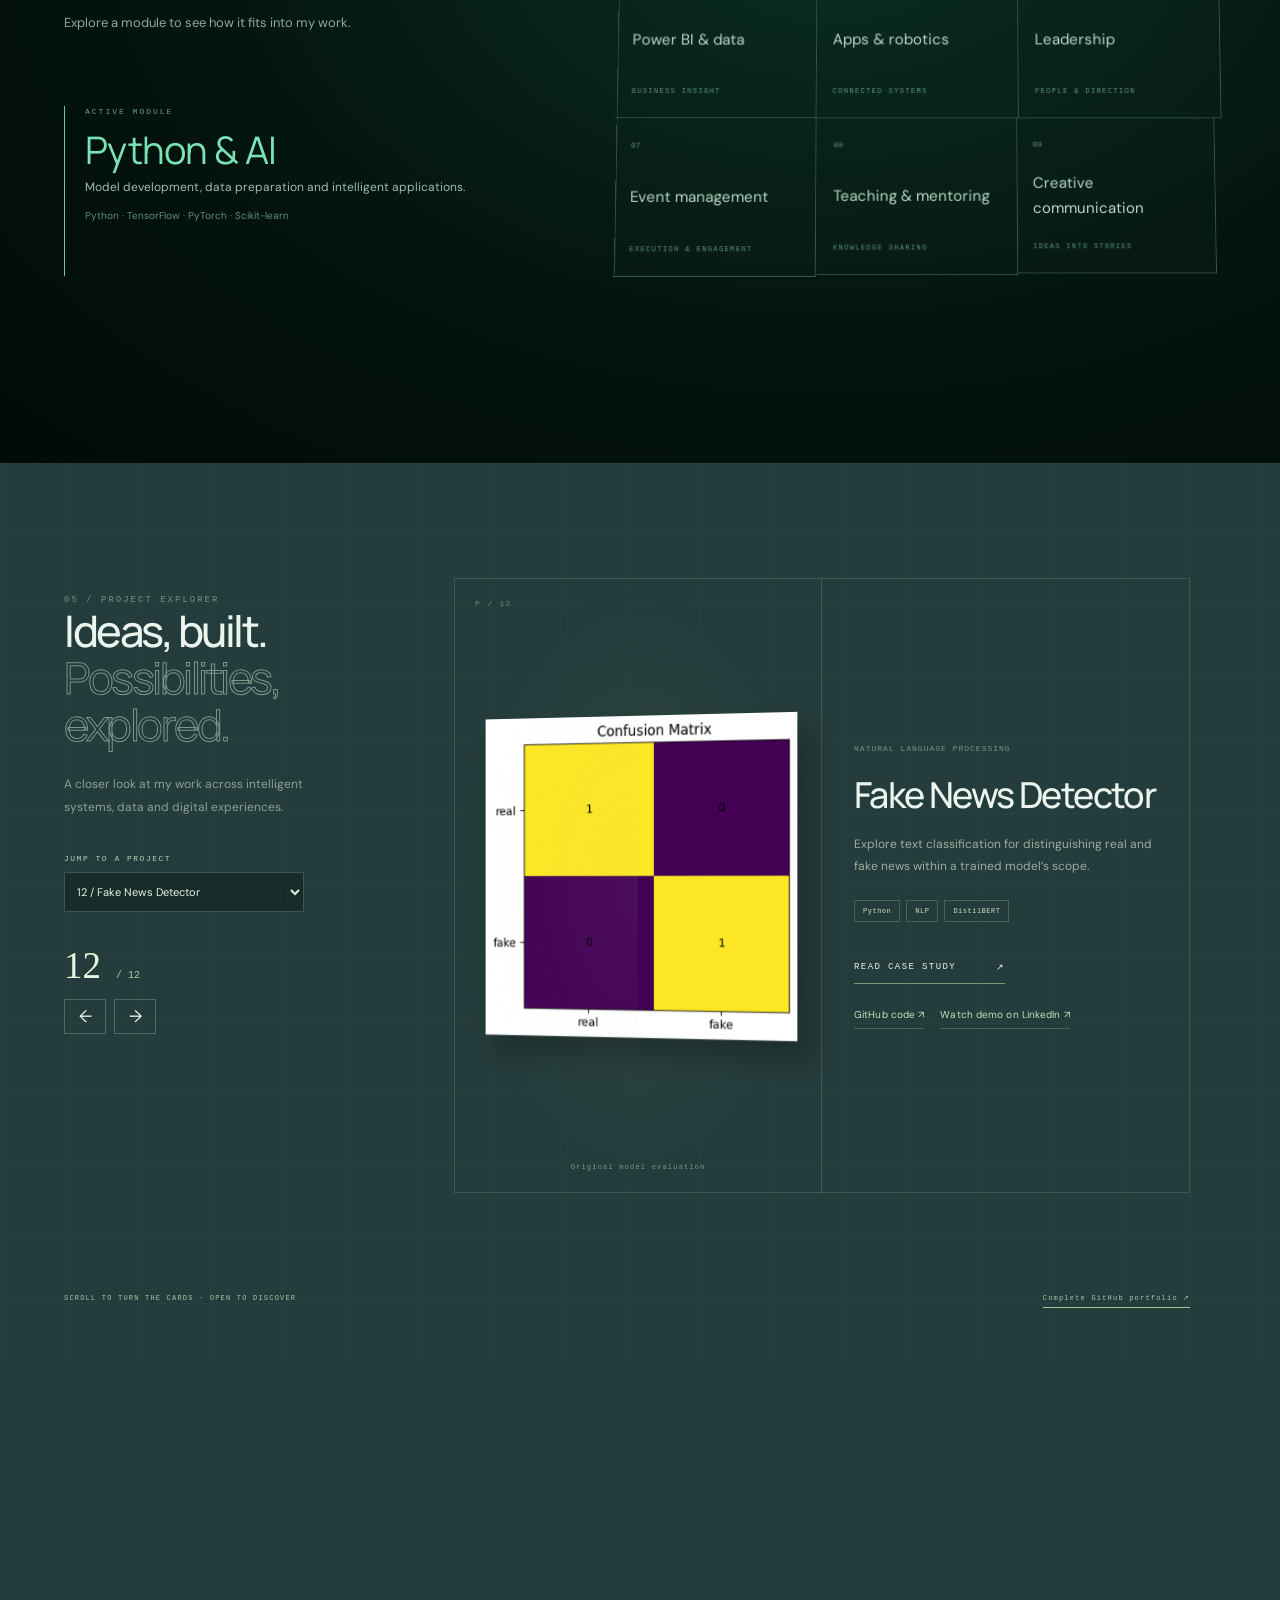
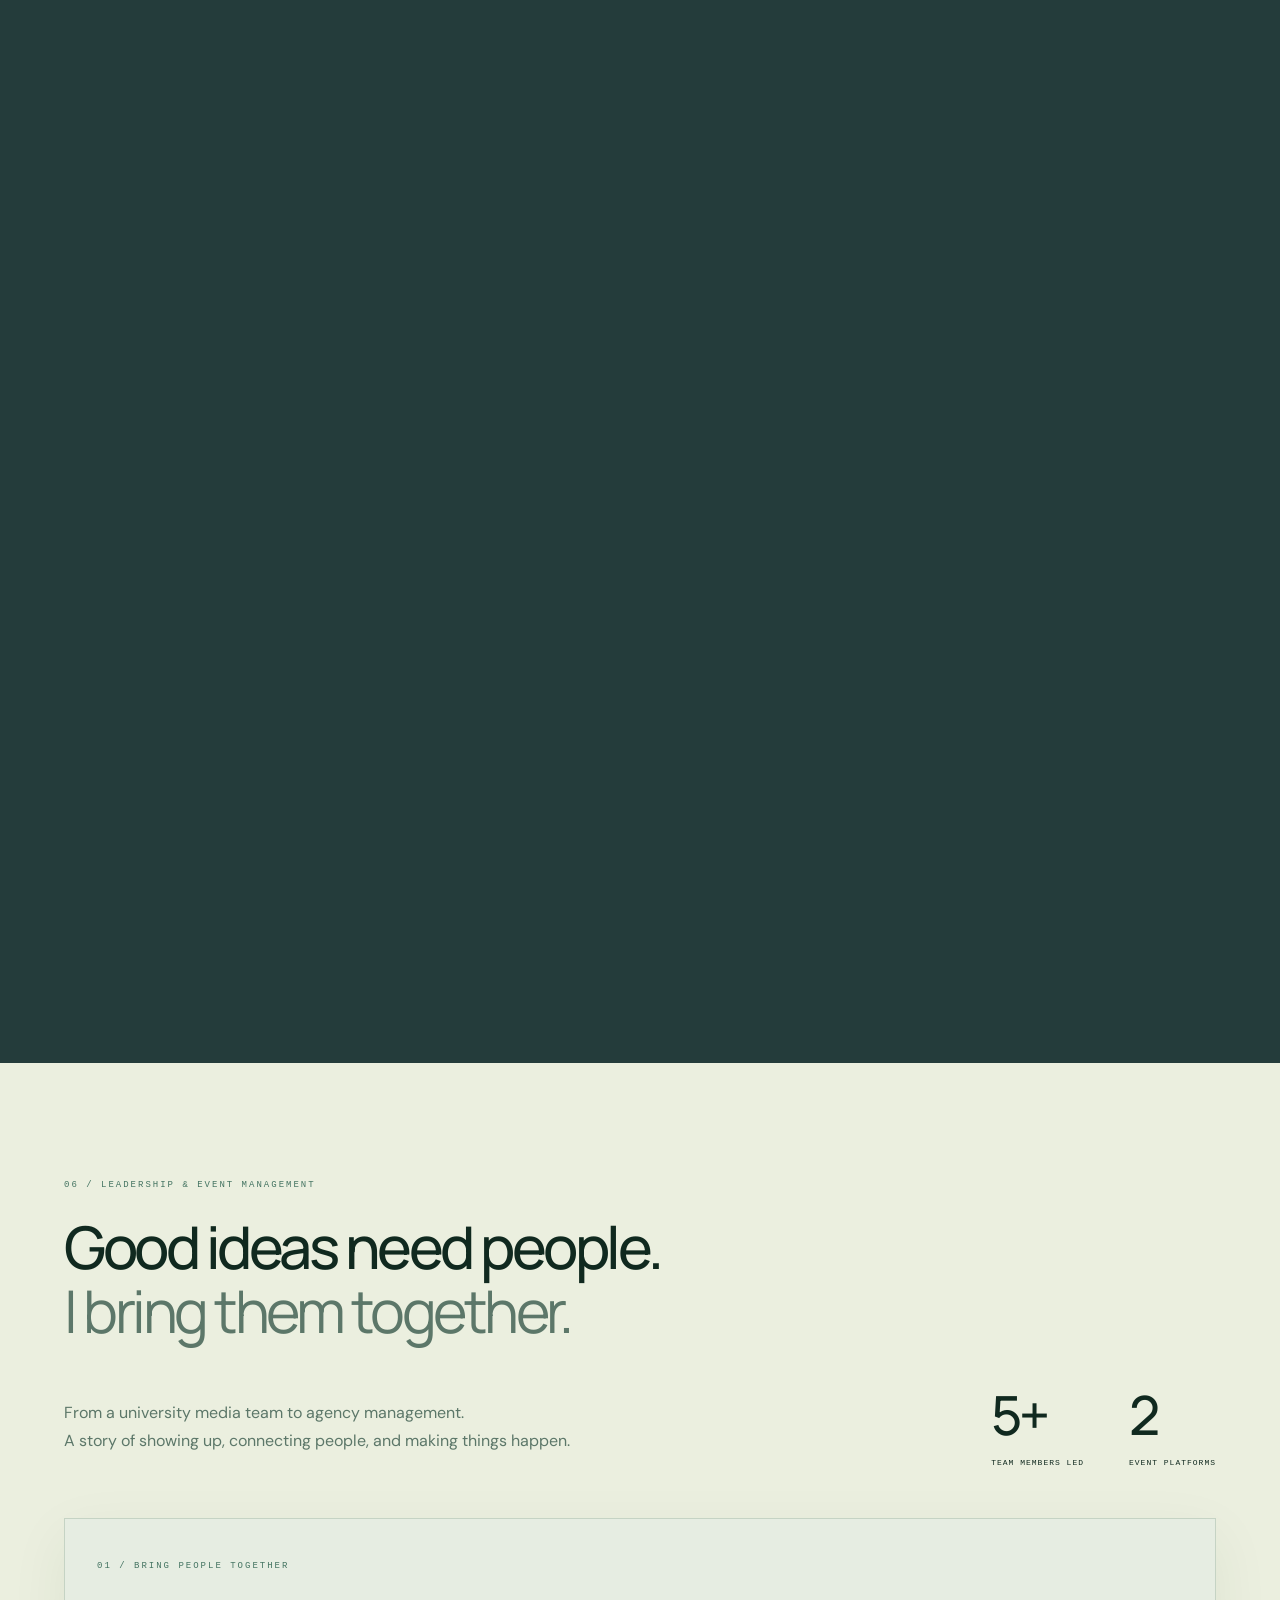
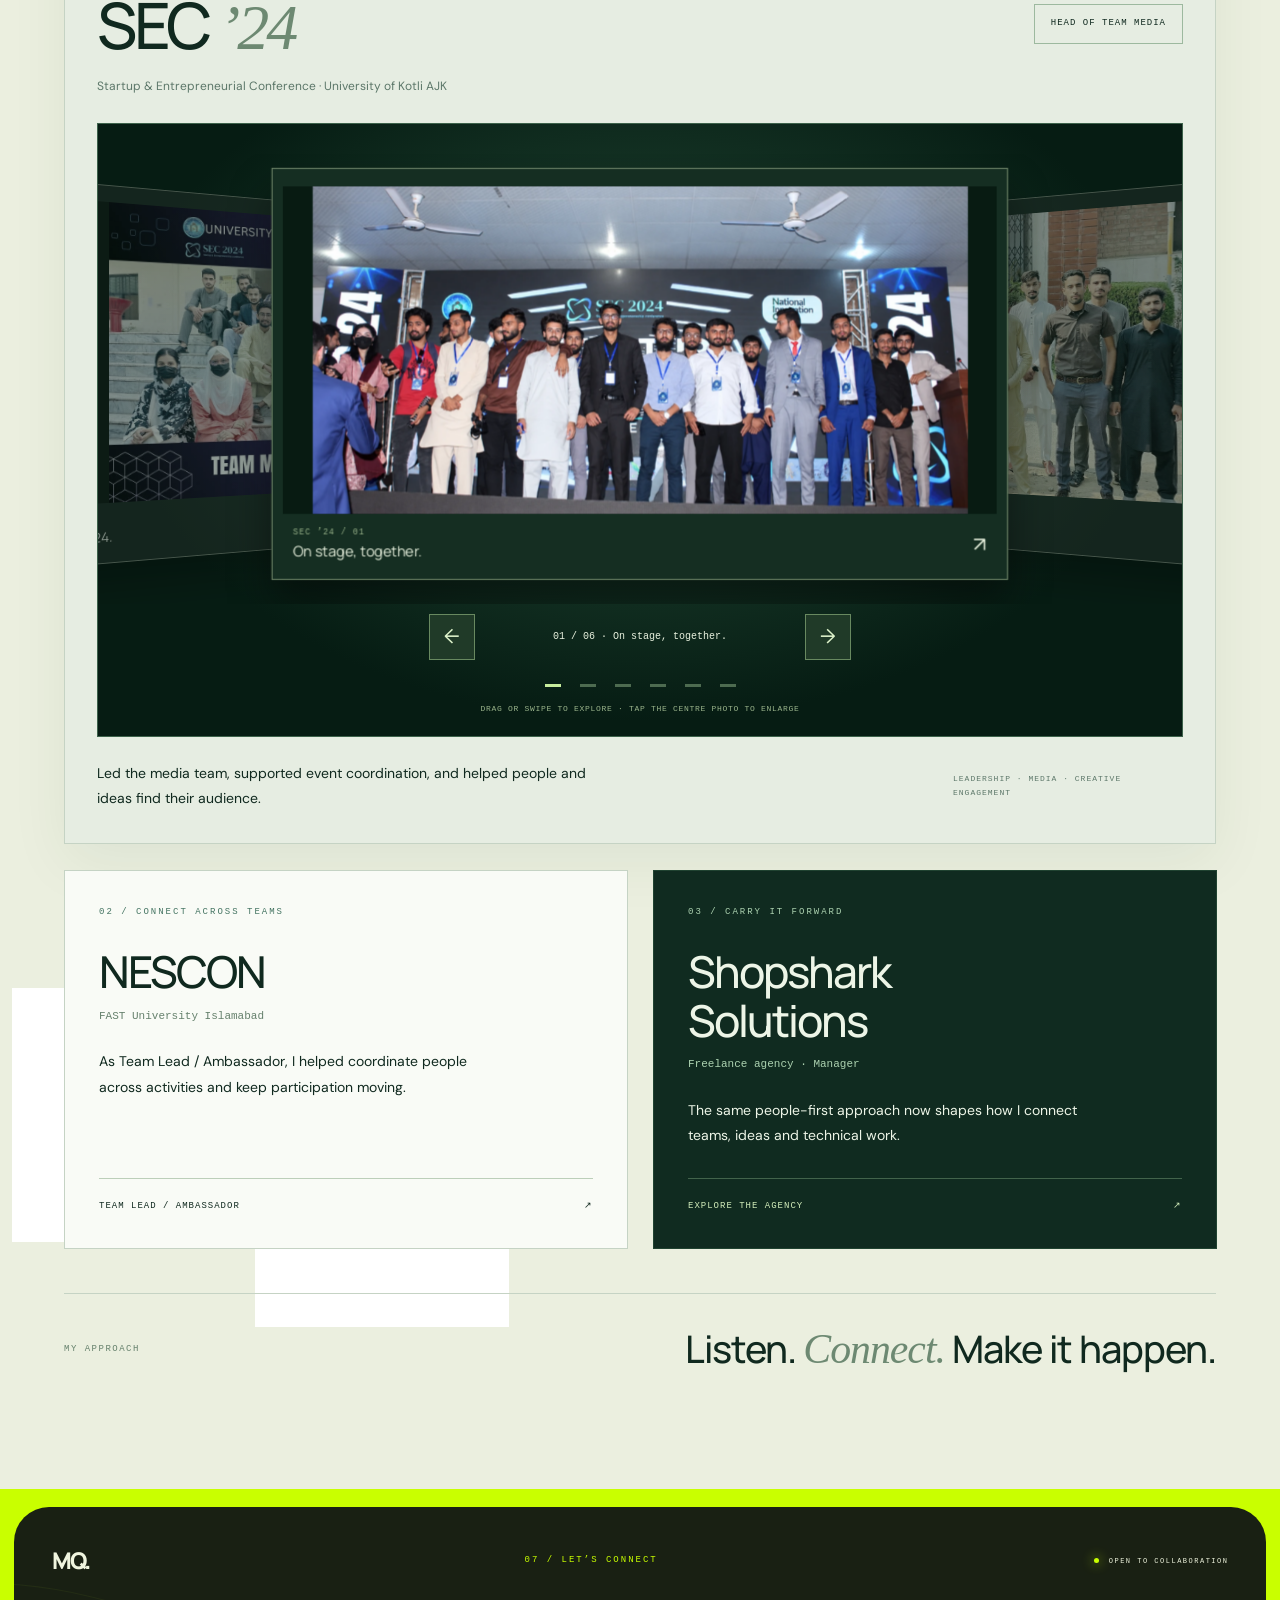
==== commit a0976e4f: "Feature CityMate AI, reorder work and refine certification selection" ====
--- a/index.html
+++ b/index.html
@@ -19,19 +19,19 @@
 #hero-phone-panel .hero-phone-status{grid-column:1/-1;font:400 10px/1.4 sans-serif;letter-spacing:0;margin:2px 0 0}
 #hero-phone-panel .hero-phone-status:empty{display:none}
 @media(max-width:800px){#hero-phone-panel{left:50%;transform:translateX(-50%)}}
-</style><link rel="stylesheet" href="recognition-gallery.css"></head><body>
+</style><link rel="stylesheet" href="recognition-gallery.css"><link rel="stylesheet" href="work-links.css"></head><body>
 <a href="#main" class="skip">Skip to content</a><div class="cursor-halo" aria-hidden="true"></div><header class="navbar"><a class="logo" href="#home" aria-label="Muhammad Qutab home">MQ<span>.</span></a><button class="menu-toggle" aria-expanded="false" aria-controls="navigation">Menu <span>＋</span></button><nav id="navigation" aria-label="Primary navigation"><a href="#home">Home</a><a href="#about">Profile</a><a href="#experience">Journey</a><a href="#skills">Stack</a><a href="#work">Work</a><a href="#leadership">Leadership</a><a href="#contact">Contact</a></nav><a class="connect" href="#contact"><i></i> Let’s connect</a><div class="header-progress" aria-hidden="true"></div></header>
 <aside class="sequence" aria-label="Page progress"><span>Sequence</span><div class="sequence-track"><i></i></div><a href="#home" aria-label="01 Home">01</a><a href="#about" aria-label="02 Profile">02</a><a href="#experience" aria-label="03 Journey">03</a><a href="#skills" aria-label="04 Stack">04</a><a href="#work" aria-label="05 Work">05</a><a href="#leadership" aria-label="06 Leadership">06</a><a href="#contact" aria-label="07 Contact">07</a></aside>
 <div class="system-footer" aria-hidden="true"><span>QUTAB / PORTFOLIO<span class="edition">EDITION 04</span></span><span id="coordinates">IDEAS · PEOPLE · IMPACT</span></div><button class="motion-control" aria-pressed="false">Motion <span>on</span></button>
 <main id="main">
 <section id="home" class="hero section dark" data-theme="dark"><div class="ambient" aria-hidden="true"></div><div class="hero-grid" aria-hidden="true"></div><div class="hero-identity"><p class="eyebrow hero-intro">AI ENGINEER / EDUCATOR / TEAM LEADER</p><h1><span>Muhammad</span><span class="outline">Qutab</span></h1><h2><i></i> Intelligence. People. Possibility.</h2><p class="hero-tagline">I BUILD IDEAS. I BRING PEOPLE TOGETHER.</p><a class="hero-cta" href="#work">Explore my work <span>↗</span></a><nav class="hero-socials" aria-label="Connect with Muhammad"><a href="https://www.linkedin.com/in/muhammadqutab6/" target="_blank" rel="noopener noreferrer" aria-label="LinkedIn profile" title="LinkedIn"><svg viewBox="0 0 24 24" width="20" height="20" fill="none" stroke="currentColor" stroke-width="1.6" stroke-linecap="round" stroke-linejoin="round" aria-hidden="true"><rect x="3" y="3" width="18" height="18" rx="3"/><path d="M7.5 10v7M11 17v-7m0 3a3 3 0 0 1 6 0v4"/><path d="M7.5 7h.01"/></svg></a><a href="https://github.com/MuhammadQutab" target="_blank" rel="noopener noreferrer" aria-label="GitHub projects" title="GitHub"><svg viewBox="0 0 24 24" width="20" height="20" fill="none" stroke="currentColor" stroke-width="1.6" stroke-linecap="round" stroke-linejoin="round" aria-hidden="true"><path d="M9 19c-4 1-4-2-5-2m10 5v-3.5a3 3 0 0 0-.8-2.3c2.7-.3 5.5-1.3 5.5-6A4.7 4.7 0 0 0 17.4 7a4.4 4.4 0 0 0-.1-3.2S16.3 3.5 14 5a11 11 0 0 0-6 0C5.7 3.5 4.7 3.8 4.7 3.8A4.4 4.4 0 0 0 4.6 7a4.7 4.7 0 0 0-1.3 3.2c0 4.7 2.8 5.7 5.5 6A3 3 0 0 0 8 18.5V22"/></svg></a><a href="#enquiry" aria-label="Email Muhammad Qutab" title="Email"><svg viewBox="0 0 24 24" width="20" height="20" fill="none" stroke="currentColor" stroke-width="1.6" stroke-linecap="round" stroke-linejoin="round" aria-hidden="true"><rect x="2.5" y="5" width="19" height="14" rx="3"/><path d="m3 6 9 7 9-7"/></svg></a><button type="button" class="hero-phone-toggle" aria-label="Show phone number" title="Phone" aria-expanded="false" aria-controls="hero-phone-panel"><svg viewBox="0 0 24 24" width="20" height="20" fill="none" stroke="currentColor" stroke-width="1.6" stroke-linecap="round" stroke-linejoin="round" aria-hidden="true"><path d="M22 16.9v3a2 2 0 0 1-2.2 2 19.8 19.8 0 0 1-8.6-3.1 19.5 19.5 0 0 1-6-6A19.8 19.8 0 0 1 2.1 4.2 2 2 0 0 1 4.1 2h3a2 2 0 0 1 2 1.7c.1 1 .4 1.9.7 2.8a2 2 0 0 1-.5 2.1L8 9.9a16 16 0 0 0 6 6l1.3-1.3a2 2 0 0 1 2.1-.5c.9.3 1.8.6 2.8.7a2 2 0 0 1 1.8 2.1z"/></svg></button><div id="hero-phone-panel" class="hero-phone-panel" hidden><label for="hero-phone-number">Phone number</label><input id="hero-phone-number" value="+92 315 5916968" readonly aria-label="Muhammad Qutab's phone number"><button type="button" class="hero-phone-copy" aria-label="Copy phone number">Copy</button><p class="hero-phone-status" role="status" aria-live="polite"></p></div></nav></div><div class="hero-person"><img src="assets/portrait-cutout.png" alt="Muhammad Qutab in a black suit" fetchpriority="high"><div class="circuit-overlay" aria-hidden="true"><svg viewBox="0 0 500 600"><path d="M20 160h110l60 70h120l50-50h120M0 290h130l50-50M500 350H350l-80-80M40 470h120l60-95h95l55 55h110M250 40v140m0 260v140"/><g><circle cx="190" cy="230" r="7"/><circle cx="310" cy="230" r="7"/><circle cx="270" cy="270" r="7"/><circle cx="220" cy="375" r="7"/><circle cx="250" cy="180" r="7"/></g></svg><span>PYTHON</span><span>COMPUTER VISION</span><span>LEADERSHIP</span><span>DATA & BI</span></div></div><button class="reveal-control" aria-pressed="false">Reveal connections <span>＋</span></button><a class="scroll-enter" href="#about">Scroll to discover <span>↓</span></a><span class="hero-location">ISLAMABAD, PAKISTAN / OPEN TO COLLABORATION</span></section>
-<section id="about" class="profile section light" data-theme="light"><div class="section-title reveal"><p class="eyebrow">02 / PERSONAL PROFILE</p><h2>A technical mind.<br><em>A people-first approach.</em></h2></div><div class="profile-grid"><article class="profile-intro reveal"><h3>I’m Muhammad Qutab</h3><p>An <strong>AI / Machine Learning Engineer</strong> with a BS in Artificial Intelligence from the University of Kotli, Azad Jammu & Kashmir.</p><p>I build across computer vision, natural language processing, robotics, and data analytics. I also teach, mentor, and bring teams together through innovation and entrepreneurship events.</p><p>For me, a good idea becomes meaningful when people can understand it, use it, and build on it.</p><a href="assets/Muhammad-Qutab-CV.pdf" download>Download résumé <span>↘</span></a><a class="recognition-jump" href="#recognition">Explore my recognition <span>↓</span></a></article><div class="profile-metrics"><article class="metric reveal"><div><strong data-count="11">11</strong><span>projects</span></div><p>AI, robotics, analytics and web projects presented here, including mentored research.</p></article><article class="metric reveal"><div><strong><span data-count="5">5</span>+</strong><span>team members</span></div><p>Team leadership and coordination across innovation and entrepreneurship events.</p></article><article class="metric reveal"><div><strong data-count="2">2</strong><span>event platforms</span></div><p>Team Lead / Ambassador at SEC & NESCON, December 2023–December 2024.</p></article><article class="metric reveal"><div><strong class="medal">BS AI</strong><span>gold medalist</span></div><p>University of Kotli, Azad Jammu & Kashmir · 2020–2025.</p></article></div></div><details class="learning"><summary>Education & technical foundation <span>＋</span></summary><div class="learning-grid"><article><h3>BS Artificial Intelligence</h3><p>Gold Medalist · University of Kotli, Azad Jammu & Kashmir.</p></article><article><h3>Technical foundation</h3><p>Computer vision, machine learning, deep learning, algorithms, Python programming, databases and Power BI.</p></article></div></details>
+<section id="about" class="profile section light" data-theme="light"><div class="section-title reveal"><p class="eyebrow">02 / PERSONAL PROFILE</p><h2>A technical mind.<br><em>A people-first approach.</em></h2></div><div class="profile-grid"><article class="profile-intro reveal"><h3>I’m Muhammad Qutab</h3><p>An <strong>AI / Machine Learning Engineer</strong> with a BS in Artificial Intelligence from the University of Kotli, Azad Jammu & Kashmir.</p><p>I build across computer vision, natural language processing, robotics, and data analytics. I also teach, mentor, and bring teams together through innovation and entrepreneurship events.</p><p>For me, a good idea becomes meaningful when people can understand it, use it, and build on it.</p><a href="assets/Muhammad-Qutab-CV.pdf" download>Download résumé <span>↘</span></a><a class="recognition-jump" href="#recognition">Explore my recognition <span>↓</span></a></article><div class="profile-metrics"><article class="metric reveal"><div><strong data-count="12">12</strong><span>projects</span></div><p>AI, robotics, analytics and web projects presented here, including mentored research.</p></article><article class="metric reveal"><div><strong><span data-count="5">5</span>+</strong><span>team members</span></div><p>Team leadership and coordination across innovation and entrepreneurship events.</p></article><article class="metric reveal"><div><strong data-count="2">2</strong><span>event platforms</span></div><p>Team Lead / Ambassador at SEC & NESCON, December 2023–December 2024.</p></article><article class="metric reveal"><div><strong class="medal">BS AI</strong><span>gold medalist</span></div><p>University of Kotli, Azad Jammu & Kashmir · 2020–2025.</p></article></div></div><details class="learning"><summary>Education & technical foundation <span>＋</span></summary><div class="learning-grid"><article><h3>BS Artificial Intelligence</h3><p>Gold Medalist · University of Kotli, Azad Jammu & Kashmir.</p></article><article><h3>Technical foundation</h3><p>Computer vision, machine learning, deep learning, algorithms, Python programming, databases and Power BI.</p></article></div></details>
 <section class="recognition" id="recognition" aria-labelledby="recognition-title">
 <div class="recognition-heading recognition-masthead reveal"><div><p class="eyebrow">CURIOSITY → CAPABILITY → CONTRIBUTION</p><h2 id="recognition-title">Certifications<span class="recognition-and">and</span><em>Recognitions</em></h2></div><p>My learning connects three parts of my story: understanding intelligent systems, helping others build with them, and creating technology for everyday needs.</p></div>
 <ol class="learning-path" aria-label="My learning journey"><li class="reveal"><span>01 / EXPLORE</span><strong>Understand the possibilities.</strong><p>AI foundations opened the door to building intelligent solutions.</p><time datetime="2023">2023</time></li><li class="reveal"><span>02 / EXPAND</span><strong>Build a broader perspective.</strong><p>Cybersecurity training added another dimension to my technical learning.</p><time datetime="2024">2024</time></li><li class="reveal"><span>03 / SHARE</span><strong>Turn knowledge into practice.</strong><p>STEAM training connected technology with hands-on teaching.</p><time datetime="2025">2025</time></li><li class="reveal"><span>04 / CONTRIBUTE</span><strong>Create for everyday life.</strong><p>CityMate AI brought my work into a public-service hackathon.</p><time datetime="2026">2026</time></li></ol>
-<div class="recognition-feature reveal"><div class="honour-story"><p class="eyebrow">A MILESTONE / CITYMATE AI</p><h3>Built for people.<br>Recognised for impact.</h3><p>A bilingual AI city assistant for everyday needs, local services and newcomers across pilot Pakistani cities.</p><div class="winning-place"><strong>1<span>st</span></strong><div>PUBLIC SERVICE CATEGORY<small>Virtual Hackathon · 24 October 2026</small></div></div><p class="award-organiser">Organised by the Global Engineering Network for Innovation and Intelligence (GEN_II).</p><a href="https://github.com/MuhammadQutab/citymate-ai" target="_blank" rel="noopener noreferrer">Explore CityMate AI <span>↗</span></a></div>
+<div class="recognition-feature reveal"><div class="honour-story"><p class="eyebrow">A MILESTONE / CITYMATE AI</p><h3>Built for people.<br>Recognised for impact.</h3><p>A bilingual AI city assistant for everyday needs, local services and newcomers across pilot Pakistani cities.</p><div class="winning-place"><strong>1<span>st</span></strong><div>PUBLIC SERVICE CATEGORY<small>Virtual Hackathon · 24 October 2026</small></div></div><p class="award-organiser">Organised by the Global Engineering Network for Innovation and Intelligence (GEN_II).</p><a href="https://citymate-ai.vercel.app/" target="_blank" rel="noopener noreferrer">Explore CityMate AI <span>↗</span></a></div>
 <div class="honour-pair"><article class="honour-card"><div class="honour-card-top"><span>RECOGNITION / 01</span><span class="honour-mark" aria-hidden="true">✦</span></div><a class="recognition-image" href="assets/recognitions/innovation.jpeg" target="_blank" rel="noopener" aria-label="View full-size: Certificate of Innovation and Excellence awarded to Muhammad Qutab by GEN_II"><img src="assets/recognitions/innovation.jpeg" alt="Certificate of Innovation and Excellence awarded to Muhammad Qutab by GEN_II" loading="lazy" decoding="async"><span>View recognition ↗</span></a><h4>Certificate of<br>Innovation and Excellence</h4><p class="honour-project">CityMate AI</p><p>Recognition of innovation and excellence in the CityMate AI project.</p><footer><span>GEN_II</span><time datetime="2026-10-24">24 OCT 2026</time></footer></article><article class="honour-card"><div class="honour-card-top"><span>RECOGNITION / 02</span><span class="honour-mark" aria-hidden="true">✦</span></div><a class="recognition-image" href="assets/recognitions/citymate-first-place.jpeg" target="_blank" rel="noopener" aria-label="View full-size: CityMate trophy — first place in the Public Service category"><img src="assets/recognitions/citymate-first-place.jpeg" alt="CityMate trophy — first place in the Public Service category" loading="lazy" decoding="async"><span>View recognition ↗</span></a><h4>Token of<br>Appreciation</h4><p class="honour-project">CityMate AI</p><p>Awarded for achieving first place in the Public Service category of the virtual hackathon.</p><footer><span>GEN_II</span><time datetime="2026-10-24">24 OCT 2026</time></footer></article></div></div>
-<section class="recognition-collection" aria-labelledby="recognition-gallery-title"><div class="recognition-collection-head"><div><p class="eyebrow">RECOGNITIONS / BEYOND THE BUILD</p><h3 id="recognition-gallery-title">Ideas. Impact. <em>Community.</em></h3><p>Moments of contribution, collaboration and shared learning.</p></div><div class="recognition-controls"><button type="button" data-rec-direction="-1" aria-label="Previous recognitions">←</button><button type="button" data-rec-direction="1" aria-label="Next recognitions">→</button></div></div><div class="recognition-track" tabindex="0" aria-label="Recognition gallery; scroll or use arrow keys"><article class="recognition-tile"><a class="recognition-image" href="assets/recognitions/citymate-appreciation.jpeg" target="_blank" rel="noopener" aria-label="View full-size: CityMate AI"><img src="assets/recognitions/citymate-appreciation.jpeg" alt="CityMate AI" loading="lazy" decoding="async"><span>View recognition ↗</span></a><div class="recognition-tile-copy"><p class="eyebrow">PROJECT APPRECIATION</p><h4>CityMate AI</h4><p>Recognised for contribution to the GEN_II Virtual Hackathon.</p><footer>GEN_II · 27 OCT 2026</footer></div></article><article class="recognition-tile"><a class="recognition-image" href="assets/recognitions/nylp.jpeg" target="_blank" rel="noopener" aria-label="View full-size: Ideas into AI products"><img src="assets/recognitions/nylp.jpeg" alt="Ideas into AI products" loading="lazy" decoding="async"><span>View recognition ↗</span></a><div class="recognition-tile-copy"><p class="eyebrow">HACKATHON PARTICIPATION</p><h4>Ideas into AI products</h4><p>NYLP × AI Hackathon 2026: Building AI Products.</p><footer>15–18 OCT 2026 · ISSUED 1 NOV</footer></div></article><article class="recognition-tile"><a class="recognition-image" href="assets/recognitions/github-dev-days.jpeg" target="_blank" rel="noopener" aria-label="View full-size: GitHub Dev Days"><img src="assets/recognitions/github-dev-days.jpeg" alt="GitHub Dev Days" loading="lazy" decoding="async"><span>View recognition ↗</span></a><div class="recognition-tile-copy"><p class="eyebrow">COMMUNITY APPRECIATION</p><h4>GitHub Dev Days</h4><p>Islamabad community event organised by MLSA QAU with DPL.</p><footer>MICROSOFT & GITHUB COMMUNITY</footer></div></article><article class="recognition-tile"><a class="recognition-image" href="assets/recognitions/aws-community.png" target="_blank" rel="noopener" aria-label="View full-size: AWS Student Community Day"><img src="assets/recognitions/aws-community.png" alt="AWS Student Community Day" loading="lazy" decoding="async"><span>View recognition ↗</span></a><div class="recognition-tile-copy"><p class="eyebrow">COMMUNITY PARTICIPATION</p><h4>AWS Student Community Day</h4><p>Learning alongside the builder community in Islamabad.</p><footer>AWS STUDENT BUILDER GROUP · QAU</footer></div></article><article class="recognition-tile"><a class="recognition-image" href="assets/recognitions/citymate-feature.jpeg" target="_blank" rel="noopener" aria-label="View full-size: CityMate in the spotlight"><img src="assets/recognitions/citymate-feature.jpeg" alt="CityMate in the spotlight" loading="lazy" decoding="async"><span>View recognition ↗</span></a><div class="recognition-tile-copy"><p class="eyebrow">COMMUNITY FEATURE</p><h4>CityMate in the spotlight</h4><p>Featured by GEN_II in its Startup Unveil series.</p><footer>GEN_II · STARTUP UNVEIL</footer></div></article></div><p class="recognition-hint">EXPLORE THE GALLERY <span>Swipe or use the arrows · Select an image to view in full</span></p></section><div class="credential-heading reveal" id="credentials"><p class="eyebrow">THE FOUNDATIONS BEHIND THE WORK</p><h3>Always learning.<br><em>Always building on it.</em></h3></div><div class="credential-gallery"><article class="certificate-tile reveal"><div class="certificate-top"><span>CROSS-DISCIPLINARY LEARNING</span><span class="certificate-symbol" aria-hidden="true">✧</span></div><h4>Cybersecurity × AI Workshop</h4><p>Workshop</p><footer><span>CONTINUING DEVELOPMENT</span><span aria-hidden="true">01 / 06</span></footer></article><article class="certificate-tile reveal"><div class="certificate-top"><span>TEACHING & TECHNOLOGY</span><span class="certificate-symbol" aria-hidden="true">✧</span></div><h4>STEAM Trainer</h4><p>LearnOBots (NSTP)</p><footer><span>October 2025</span><span aria-hidden="true">02 / 06</span></footer></article><article class="certificate-tile reveal"><div class="certificate-top"><span>CYBERSECURITY</span><span class="certificate-symbol" aria-hidden="true">✧</span></div><h4>Cyber Security</h4><p>Corvit Networks Lahore</p><footer><span>September 2024</span><span aria-hidden="true">03 / 06</span></footer></article><article class="certificate-tile reveal"><div class="certificate-top"><span>ETHICAL HACKING</span><span class="certificate-symbol" aria-hidden="true">✧</span></div><h4>Certified Ethical Hacker</h4><p>EC-Council</p><footer><span>Listed on LinkedIn</span><span aria-hidden="true">04 / 06</span></footer></article><article class="certificate-tile reveal"><div class="certificate-top"><span>AI FOUNDATIONS</span><span class="certificate-symbol" aria-hidden="true">✧</span></div><h4>AI for Everyone</h4><p>Coursera</p><footer><span>December 2023</span><span aria-hidden="true">05 / 06</span></footer></article><article class="certificate-tile reveal"><div class="certificate-top"><span>DATA & PRODUCTIVITY</span><span class="certificate-symbol" aria-hidden="true">✧</span></div><h4>Getting started with Microsoft Excel</h4><p>Professional development</p><footer><span>CONTINUING DEVELOPMENT</span><span aria-hidden="true">06 / 06</span></footer></article></div>
+<section class="recognition-collection" aria-labelledby="recognition-gallery-title"><div class="recognition-collection-head"><div><p class="eyebrow">RECOGNITIONS / BEYOND THE BUILD</p><h3 id="recognition-gallery-title">Ideas. Impact. <em>Community.</em></h3><p>Moments of contribution, collaboration and shared learning.</p></div><div class="recognition-controls"><button type="button" data-rec-direction="-1" aria-label="Previous recognitions">←</button><button type="button" data-rec-direction="1" aria-label="Next recognitions">→</button></div></div><div class="recognition-track" tabindex="0" aria-label="Recognition gallery; scroll or use arrow keys"><article class="recognition-tile"><a class="recognition-image" href="assets/recognitions/citymate-appreciation.jpeg" target="_blank" rel="noopener" aria-label="View full-size: CityMate AI"><img src="assets/recognitions/citymate-appreciation.jpeg" alt="CityMate AI" loading="lazy" decoding="async"><span>View recognition ↗</span></a><div class="recognition-tile-copy"><p class="eyebrow">PROJECT APPRECIATION</p><h4>CityMate AI</h4><p>Recognised for contribution to the GEN_II Virtual Hackathon.</p><footer>GEN_II · 27 OCT 2026</footer></div></article><article class="recognition-tile"><a class="recognition-image" href="assets/recognitions/nylp.jpeg" target="_blank" rel="noopener" aria-label="View full-size: Ideas into AI products"><img src="assets/recognitions/nylp.jpeg" alt="Ideas into AI products" loading="lazy" decoding="async"><span>View recognition ↗</span></a><div class="recognition-tile-copy"><p class="eyebrow">HACKATHON PARTICIPATION</p><h4>Ideas into AI products</h4><p>NYLP × AI Hackathon 2026: Building AI Products.</p><footer>15–18 OCT 2026 · ISSUED 1 NOV</footer></div></article><article class="recognition-tile"><a class="recognition-image" href="assets/recognitions/github-dev-days.jpeg" target="_blank" rel="noopener" aria-label="View full-size: GitHub Dev Days"><img src="assets/recognitions/github-dev-days.jpeg" alt="GitHub Dev Days" loading="lazy" decoding="async"><span>View recognition ↗</span></a><div class="recognition-tile-copy"><p class="eyebrow">COMMUNITY APPRECIATION</p><h4>GitHub Dev Days</h4><p>Islamabad community event organised by MLSA QAU with DPL.</p><footer>MICROSOFT & GITHUB COMMUNITY</footer></div></article><article class="recognition-tile"><a class="recognition-image" href="assets/recognitions/aws-community.png" target="_blank" rel="noopener" aria-label="View full-size: AWS Student Community Day"><img src="assets/recognitions/aws-community.png" alt="AWS Student Community Day" loading="lazy" decoding="async"><span>View recognition ↗</span></a><div class="recognition-tile-copy"><p class="eyebrow">COMMUNITY PARTICIPATION</p><h4>AWS Student Community Day</h4><p>Learning alongside the builder community in Islamabad.</p><footer>AWS STUDENT BUILDER GROUP · QAU</footer></div></article><article class="recognition-tile"><a class="recognition-image" href="assets/recognitions/citymate-feature.jpeg" target="_blank" rel="noopener" aria-label="View full-size: CityMate in the spotlight"><img src="assets/recognitions/citymate-feature.jpeg" alt="CityMate in the spotlight" loading="lazy" decoding="async"><span>View recognition ↗</span></a><div class="recognition-tile-copy"><p class="eyebrow">COMMUNITY FEATURE</p><h4>CityMate in the spotlight</h4><p>Featured by GEN_II in its Startup Unveil series.</p><footer>GEN_II · STARTUP UNVEIL</footer></div></article></div><p class="recognition-hint">EXPLORE THE GALLERY <span>Swipe or use the arrows · Select an image to view in full</span></p></section><div class="credential-heading reveal" id="credentials"><p class="eyebrow">THE FOUNDATIONS BEHIND THE WORK</p><h3>Always learning.<br><em>Always building on it.</em></h3></div><div class="credential-gallery"><article class="certificate-tile reveal"><div class="certificate-top"><span>CROSS-DISCIPLINARY LEARNING</span><span class="certificate-symbol" aria-hidden="true">✧</span></div><h4>Cybersecurity × AI Workshop</h4><p>Workshop</p><footer><span>CONTINUING DEVELOPMENT</span><span aria-hidden="true">01 / 04</span></footer></article><article class="certificate-tile reveal"><div class="certificate-top"><span>TEACHING & TECHNOLOGY</span><span class="certificate-symbol" aria-hidden="true">✧</span></div><h4>STEAM Trainer</h4><p>LearnOBots (NSTP)</p><footer><span>October 2025</span><span aria-hidden="true">02 / 04</span></footer></article><article class="certificate-tile reveal"><div class="certificate-top"><span>CYBERSECURITY</span><span class="certificate-symbol" aria-hidden="true">✧</span></div><h4>Cyber Security</h4><p>Corvit Networks Lahore</p><footer><span>September 2024</span><span aria-hidden="true">03 / 04</span></footer></article><article class="certificate-tile reveal"><div class="certificate-top"><span>AI FOUNDATIONS</span><span class="certificate-symbol" aria-hidden="true">✧</span></div><h4>AI for Everyone</h4><p>Coursera</p><footer><span>December 2023</span><span aria-hidden="true">04 / 04</span></footer></article></div>
 </section></section>
 <section id="experience" class="experience section dark" data-theme="dark" aria-labelledby="journey-title"><div class="experience-inner">
 <div class="journey-world" aria-hidden="true"><div class="journey-orbit orbit-one"></div><div class="journey-orbit orbit-two"></div><div class="journey-floor"></div><div class="story-cube"><i>LEAD</i><i>BUILD</i><i>TEACH</i><i>GROW</i><i>MQ.</i><i>IDEAS</i></div></div>
@@ -39,7 +39,7 @@
 <div class="career"><div class="career-nodes" role="group" aria-label="Choose a chapter"><button class="selected" data-role="0" aria-pressed="true"><b>01</b><span>LEAD<small>Shopshark Solutions</small></span><i>↗</i></button><button data-role="1" aria-pressed="false"><b>02</b><span>BUILD<small>LearnOBots</small></span><i>↗</i></button><button data-role="2" aria-pressed="false"><b>03</b><span>TEACH<small>Eahana</small></span><i>↗</i></button><p class="journey-hint">SCROLL THROUGH THE STORY<br>OR CHOOSE A CHAPTER</p></div><div class="career-panels"><article class="career-panel"><p class="chapter-label">01 / LEAD</p><span class="eyebrow">November 2024–Present</span><h3>Manager</h3><p class="employer">Shopshark Solutions</p><p class="placement">Freelance agency</p><p class="manager-description">Bringing my experience in leadership, collaboration and creative technology to an agency management role.</p><p class="chapter-reflection">Connecting people. Bringing ideas forward.</p><a class="agency-link" href="https://shopshark-solution.pages.dev" target="_blank" rel="noopener noreferrer">Explore Shopshark Solutions <span>↗</span></a></article><article class="career-panel" hidden><p class="chapter-label">02 / BUILD</p><span class="eyebrow">OCT 2025 — MAR 2026</span><h3>Tech Fellow &<br>AI / Robotics Trainer</h3><p class="employer">LearnOBots · Islamabad, Pakistan</p><p class="placement">Placement: IMSB (I–VIII), Satra Meel</p><ul><li>Delivered practical AI, robotics and algorithms training through STEAM-based learning.</li><li>Led hands-on sessions with Arduino, sensors and automation projects.</li><li>Helped students develop logical reasoning, problem-solving and computational thinking.</li></ul><p class="chapter-reflection">From a concept to something students can build.</p></article><article class="career-panel" hidden><p class="chapter-label">03 / TEACH</p><span class="eyebrow">OCT 2025 — MAR 2026</span><h3>Computer Science<br>Instructor</h3><p class="employer">Eahana Online Tuition · Remote</p><p class="placement">AS & O Level students</p><ul><li>Taught programming, algorithms and computing theory through structured online lessons.</li><li>Prepared practice materials and personalised learning support.</li><li>Monitored progress and guided students with regular feedback and mentoring.</li></ul><p class="chapter-reflection">Making complex ideas feel within reach.</p></article><div class="career-controls"><button id="previous-role" aria-label="Previous experience">↑ Previous</button><span>CHAPTER <strong id="role-number">01</strong> / 03</span><button id="next-role" aria-label="Next experience">Next ↓</button></div></div></div>
 <div class="journey-progress" aria-hidden="true"><i></i></div><div class="journey-marquee" aria-hidden="true"><div><span>LEAD WITH PEOPLE · BUILD WITH PURPOSE · TEACH WITH CURIOSITY · </span><span>LEAD WITH PEOPLE · BUILD WITH PURPOSE · TEACH WITH CURIOSITY · </span></div></div></div></section>
 <section id="skills" class="skills section dark" data-theme="dark"><div class="skills-copy"><p class="eyebrow">04 / TECHNOLOGY & HUMAN SKILLS</p><h2>Tools for building.<br><em>Skills for leading.</em></h2><p class="section-description">Explore a module to see how it fits into my work.</p><div class="active-module" aria-live="polite"><span class="eyebrow">Active module</span><h3 id="skill-name">Python & AI</h3><p id="skill-description">Model development, data preparation and intelligent applications.</p><p id="skill-tools">Python · TensorFlow · PyTorch · Scikit-learn</p></div></div><div class="skill-matrix" aria-label="Explore skills"></div></section>
-<section id="work" class="work section" data-theme="dark"><div class="work-sticky"><div class="work-heading"><p class="eyebrow">05 / PROJECT EXPLORER</p><h2>Ideas, built.<br><em>Possibilities, explored.</em></h2><p class="section-description">A closer look at my work across intelligent systems, data and digital experiences.</p><label class="project-picker-label" for="project-picker">Jump to a project</label><select id="project-picker"></select><div class="project-counter"><span id="project-number">01</span><span>/ 11</span></div><div class="project-controls"><button id="previous-project" aria-label="Previous project">←</button><button id="next-project" aria-label="Next project">→</button></div></div><div class="showcase" id="project-stage"></div><div class="work-bottom"><span>SCROLL TO TURN THE CARDS · OPEN TO DISCOVER</span><a href="https://github.com/MuhammadQutab" target="_blank" rel="noopener noreferrer">Complete GitHub portfolio ↗</a></div></div></section>
+<section id="work" class="work section" data-theme="dark"><div class="work-sticky"><div class="work-heading"><p class="eyebrow">05 / PROJECT EXPLORER</p><h2>Ideas, built.<br><em>Possibilities, explored.</em></h2><p class="section-description">A closer look at my work across intelligent systems, data and digital experiences.</p><label class="project-picker-label" for="project-picker">Jump to a project</label><select id="project-picker"></select><div class="project-counter"><span id="project-number">01</span><span>/ 12</span></div><div class="project-controls"><button id="previous-project" aria-label="Previous project">←</button><button id="next-project" aria-label="Next project">→</button></div></div><div class="showcase" id="project-stage"></div><div class="work-bottom"><span>SCROLL TO TURN THE CARDS · OPEN TO DISCOVER</span><a href="https://github.com/MuhammadQutab" target="_blank" rel="noopener noreferrer">Complete GitHub portfolio ↗</a></div></div></section>
 <section id="leadership" class="leadership section light" data-theme="light">
 <div class="section-title reveal"><p class="eyebrow">06 / LEADERSHIP & EVENT MANAGEMENT</p><h2>Good ideas need people.<br><em>I bring them together.</em></h2></div>
 <div class="lead-story-intro reveal"><p>From a university media team to agency management.<br>A story of showing up, connecting people, and making things happen.</p><div class="lead-proof"><div><strong>5+</strong><span>TEAM MEMBERS LED</span></div><div><strong>2</strong><span>EVENT PLATFORMS</span></div></div></div>
--- a/work-links.css
+++ b/work-links.css
@@ -0,0 +1 @@
+.project-direct-links{display:flex;flex-wrap:wrap;gap:8px 16px;margin-top:18px;position:relative;z-index:2}.project-direct-links a{font:10px/1.6 'DM Sans',sans-serif;letter-spacing:.1px;color:#c6e1be;border-bottom:1px solid #88ab7666;padding:5px 0}.project-direct-links a:hover{color:#e8ffcf;border-color:currentColor}.project-direct-links a:focus-visible{outline:2px solid #b5e69e;outline-offset:5px}.project-summary{min-width:0}@media(max-width:600px){.project-direct-links{gap:8px 18px;margin-top:17px}.project-direct-links a{font-size:11px;min-height:36px;display:flex;align-items:center}}
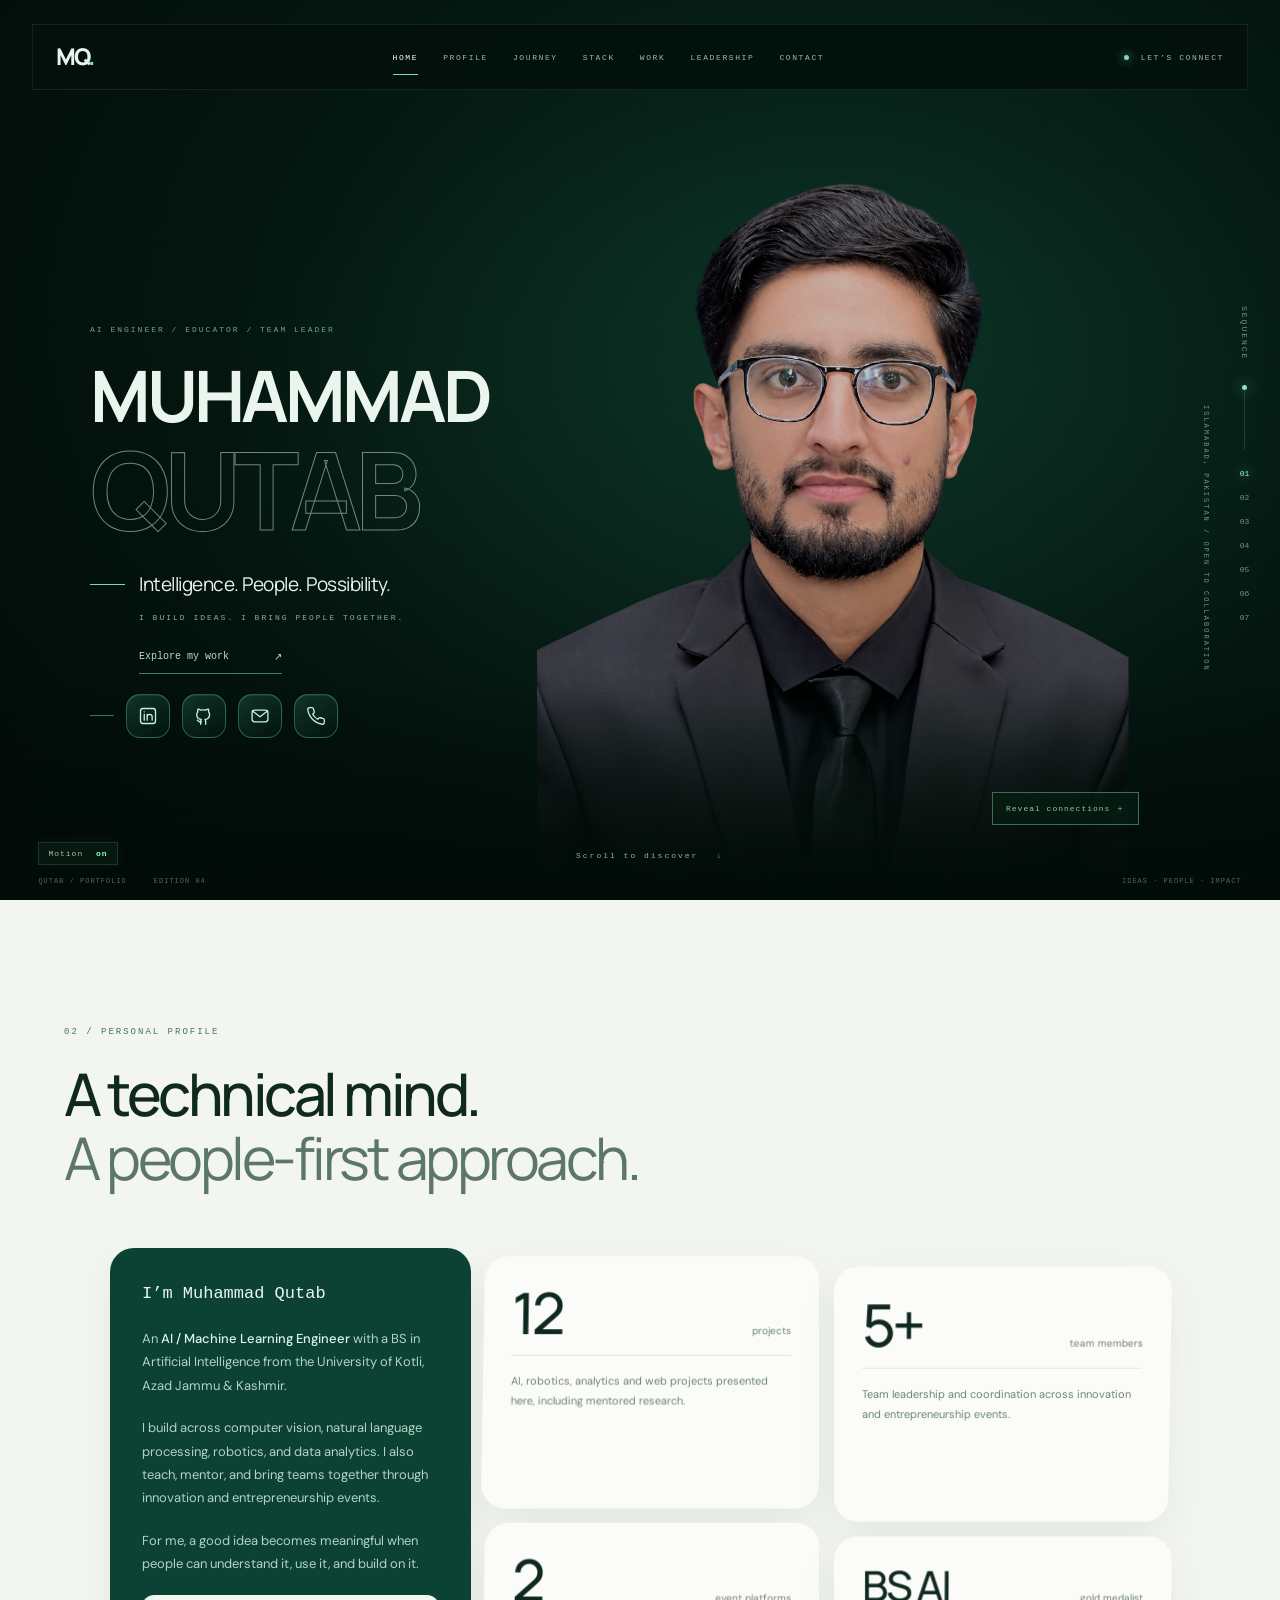
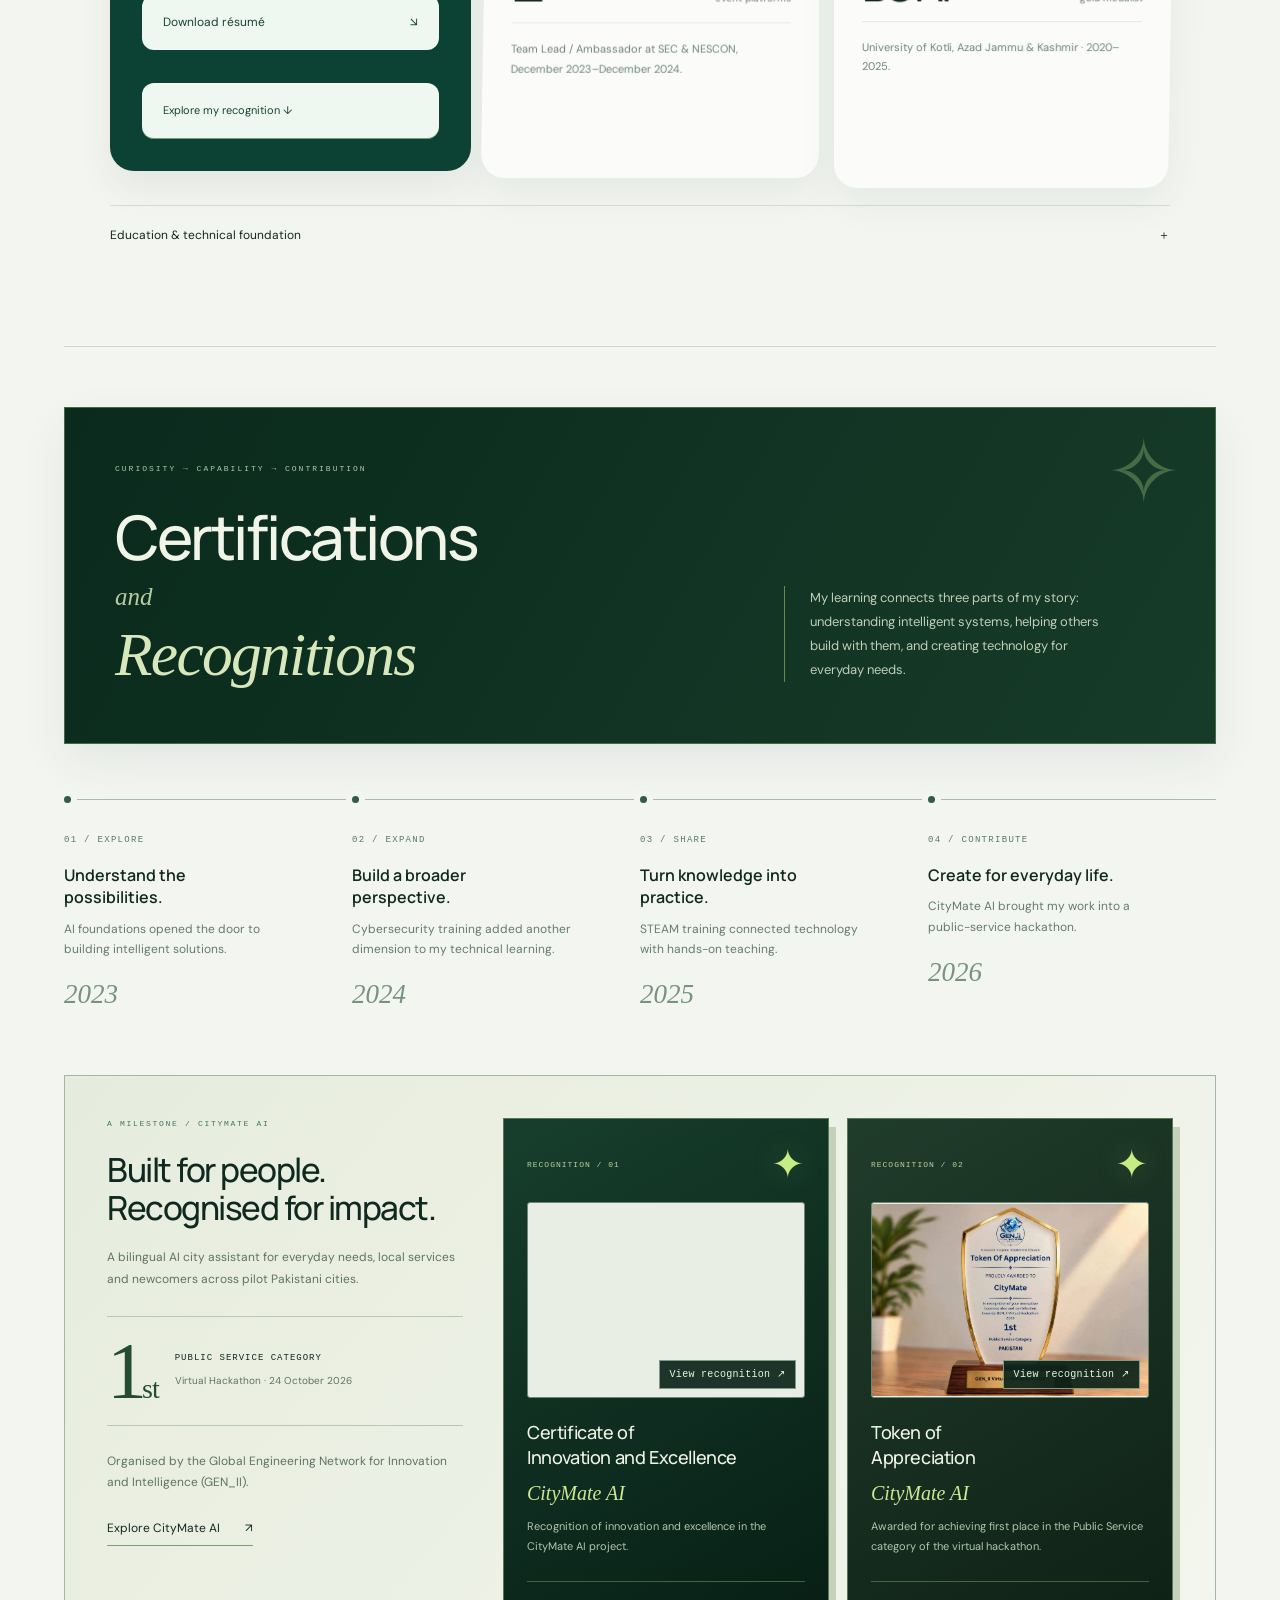
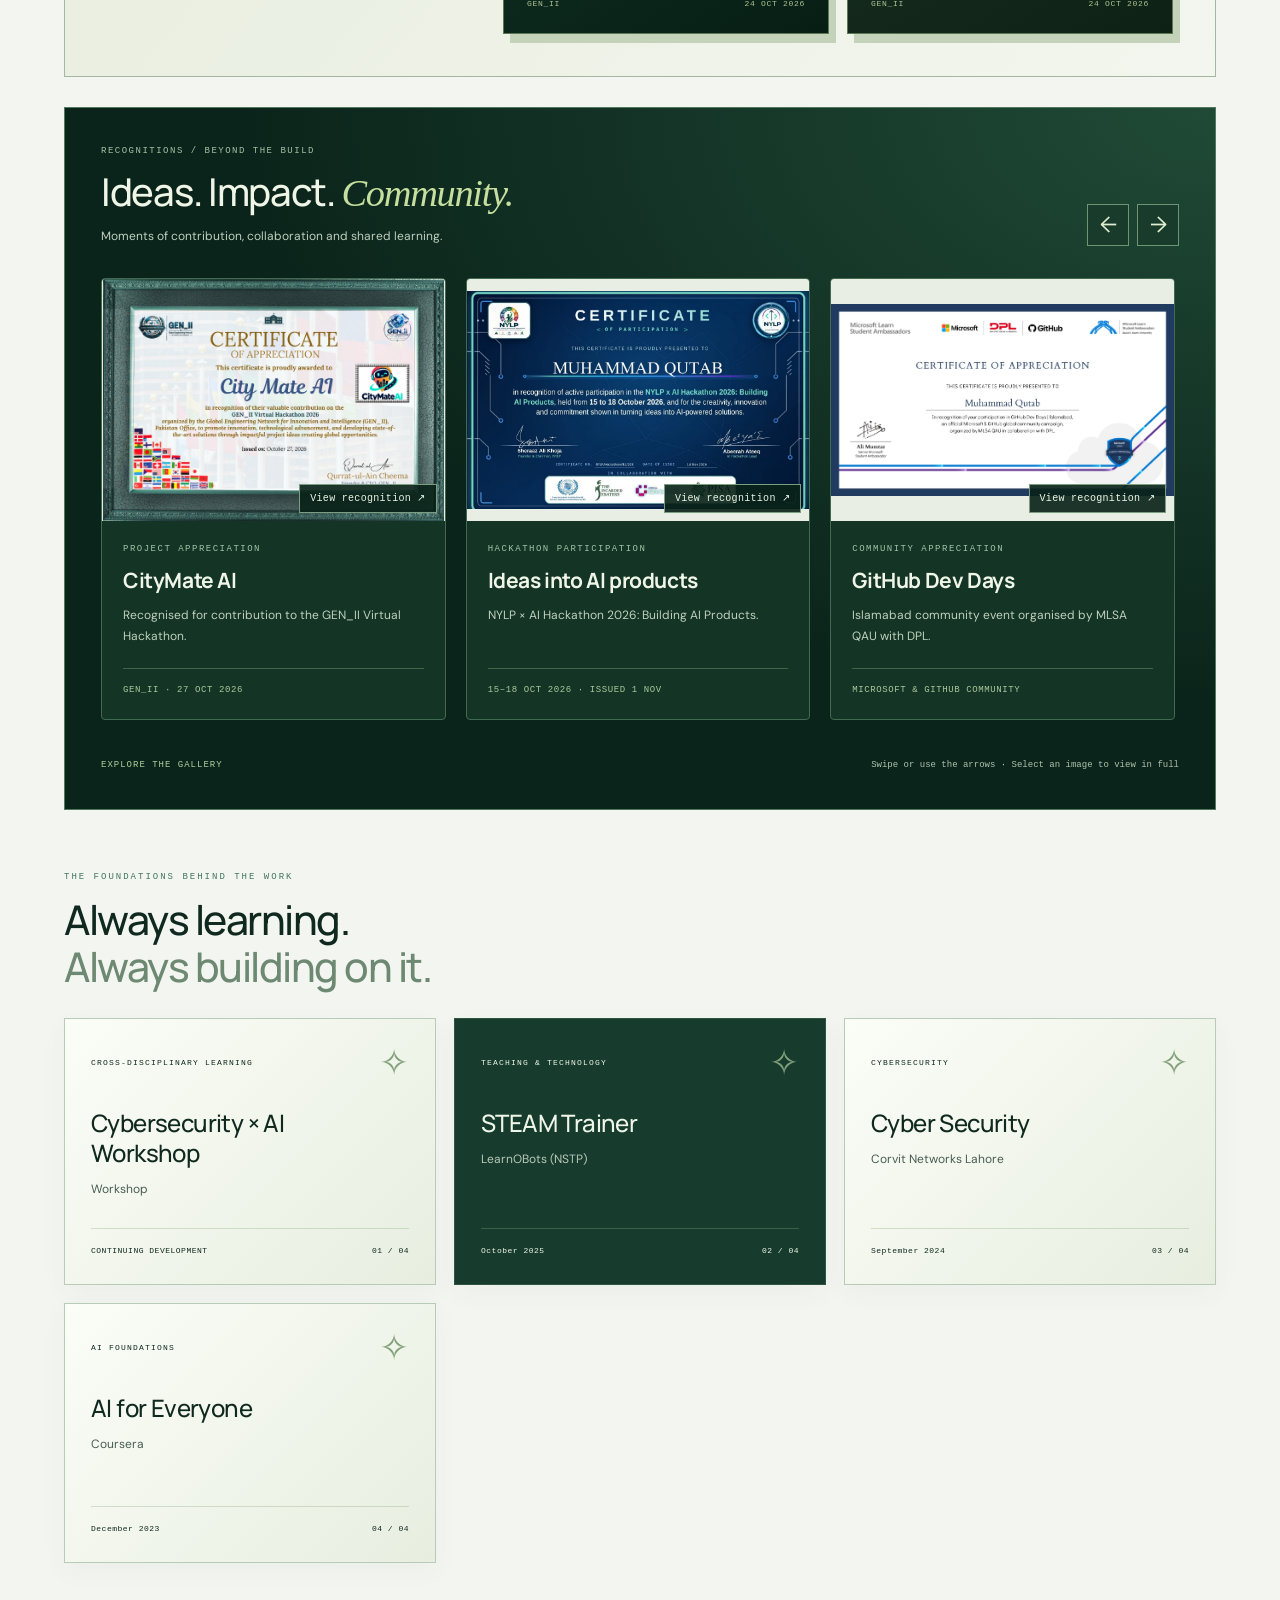
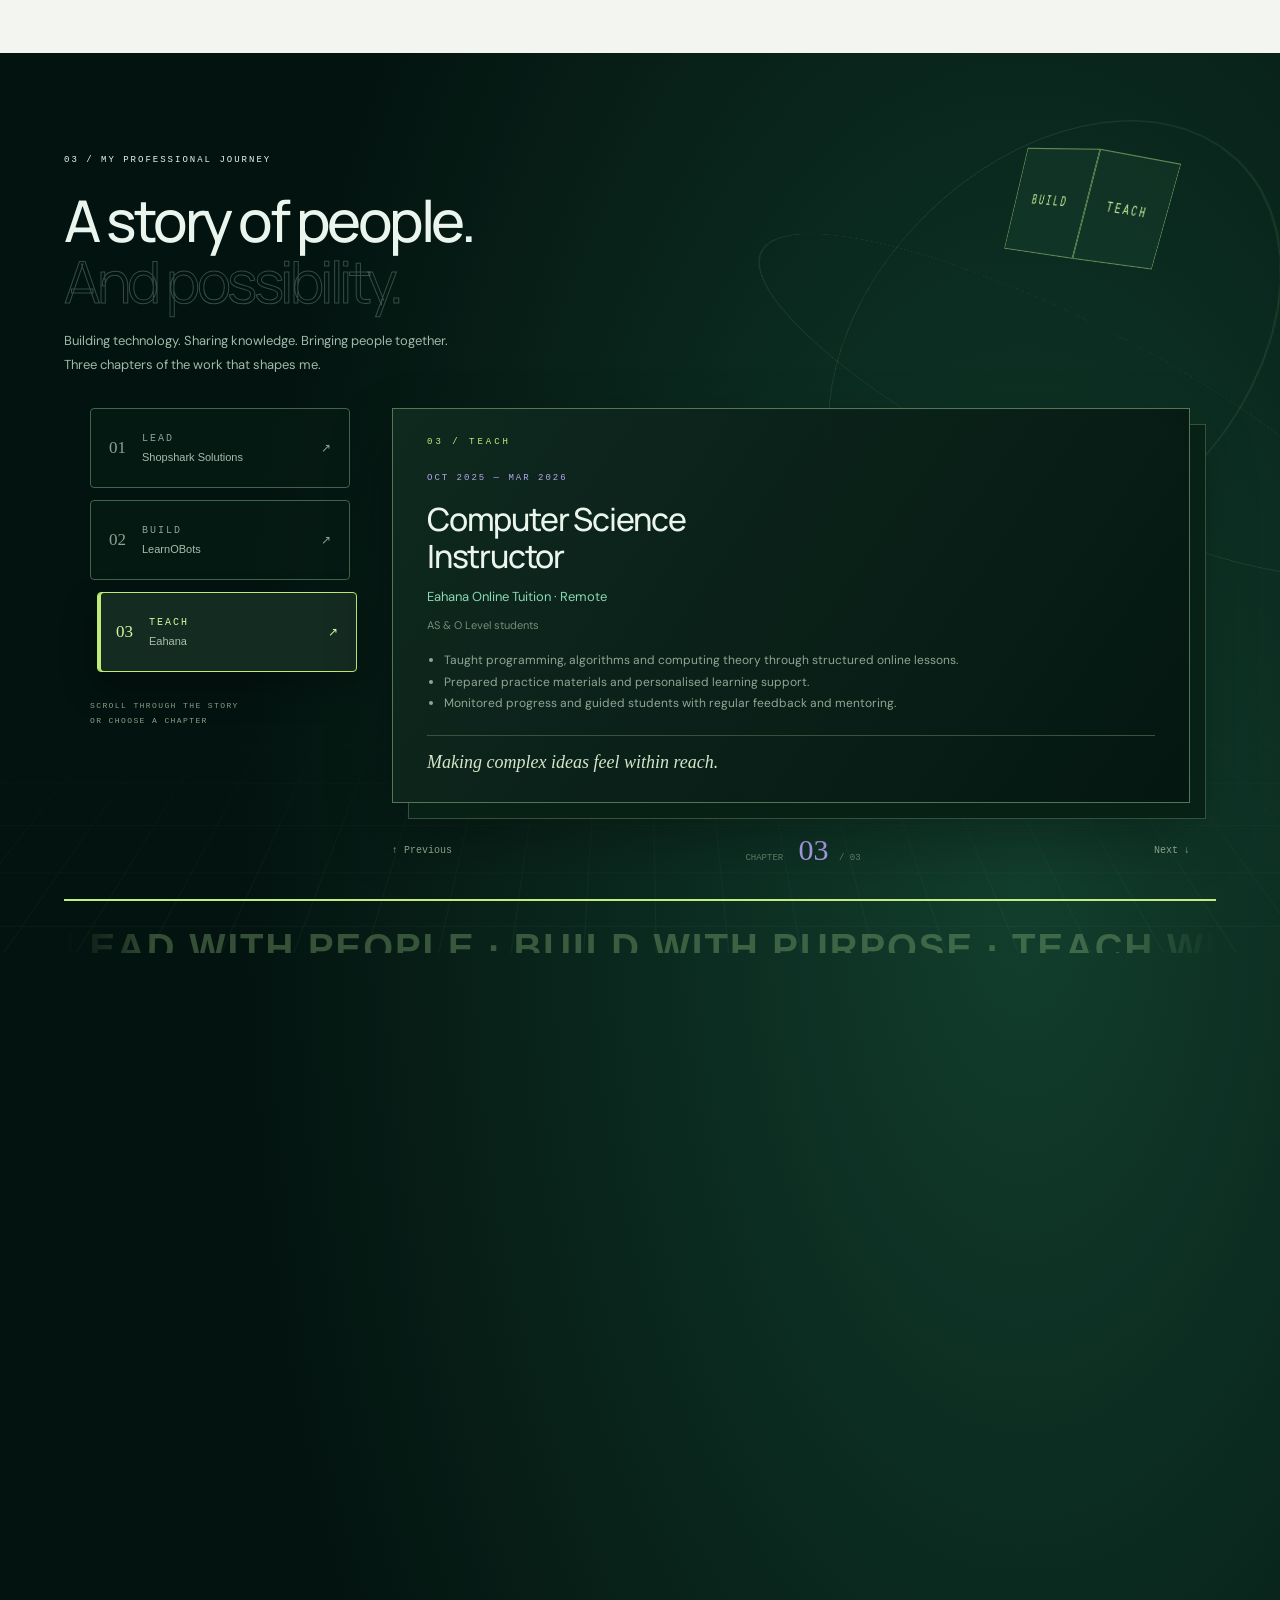
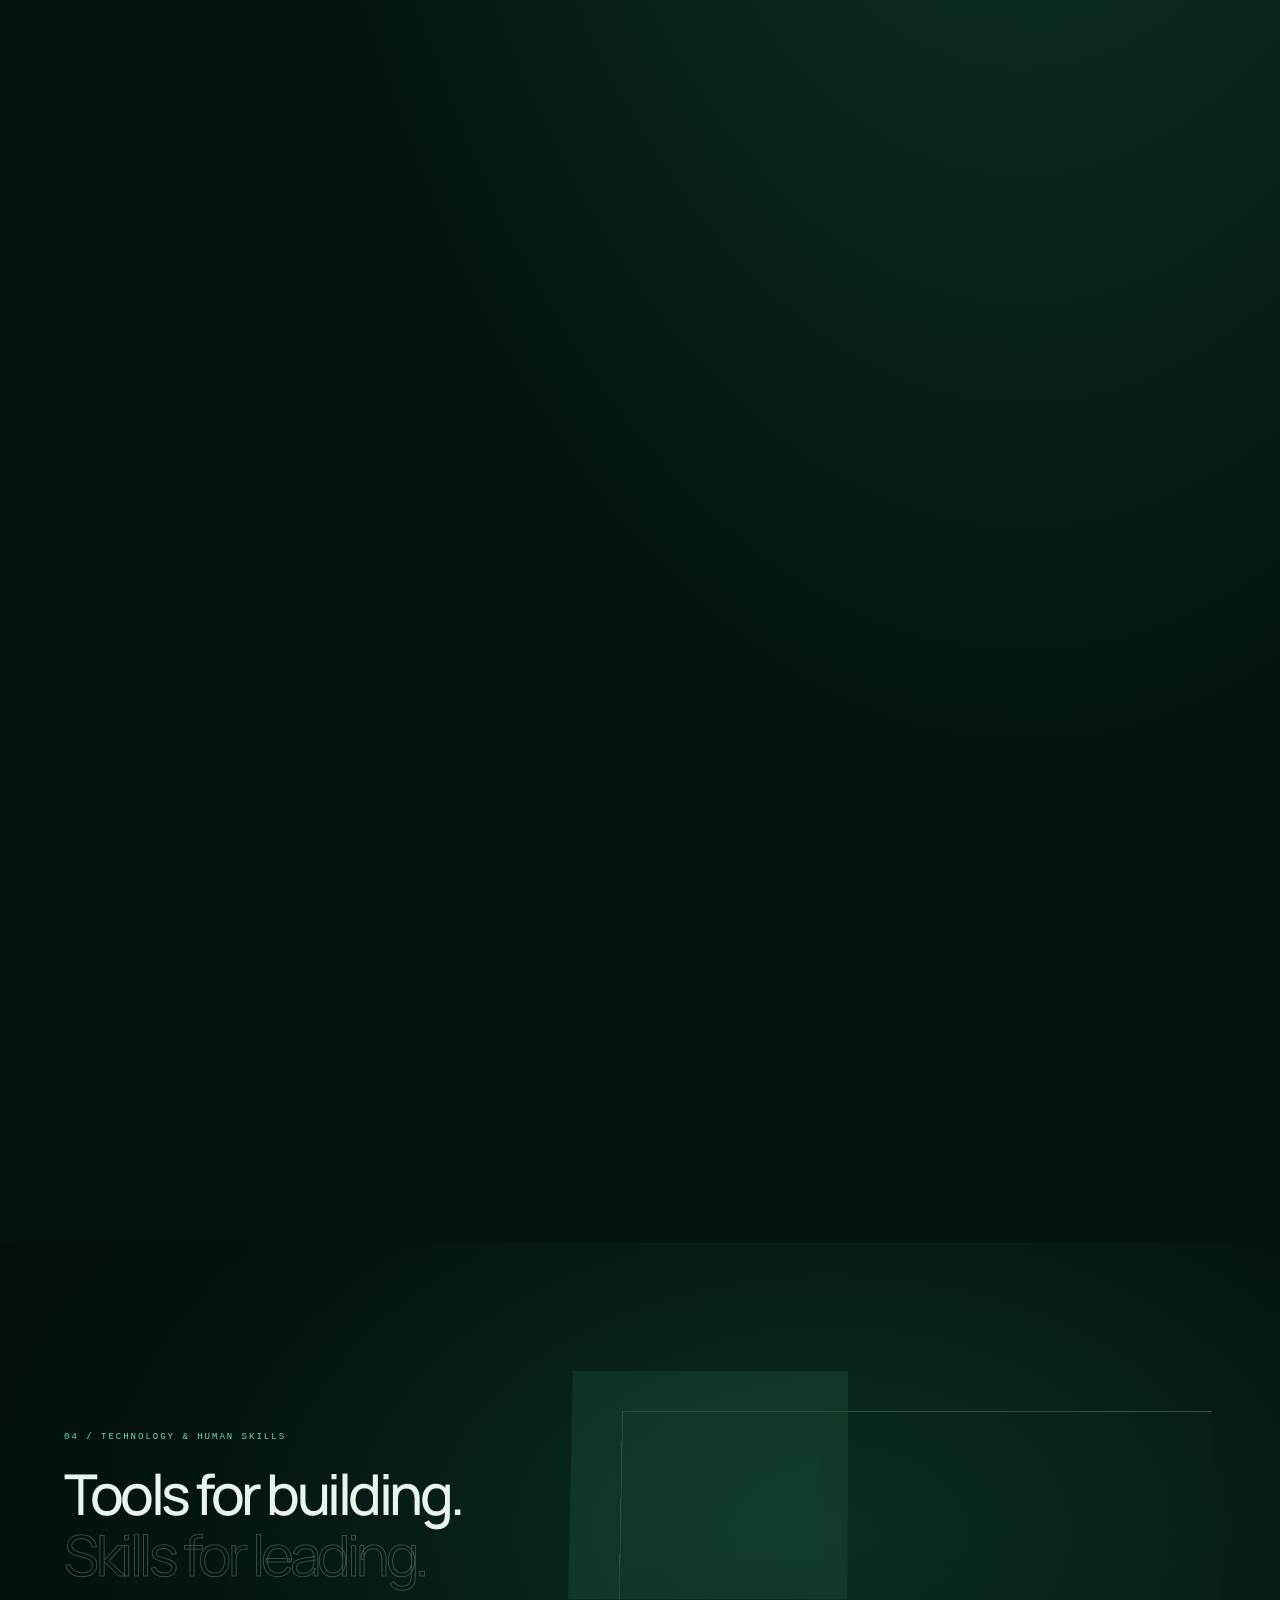
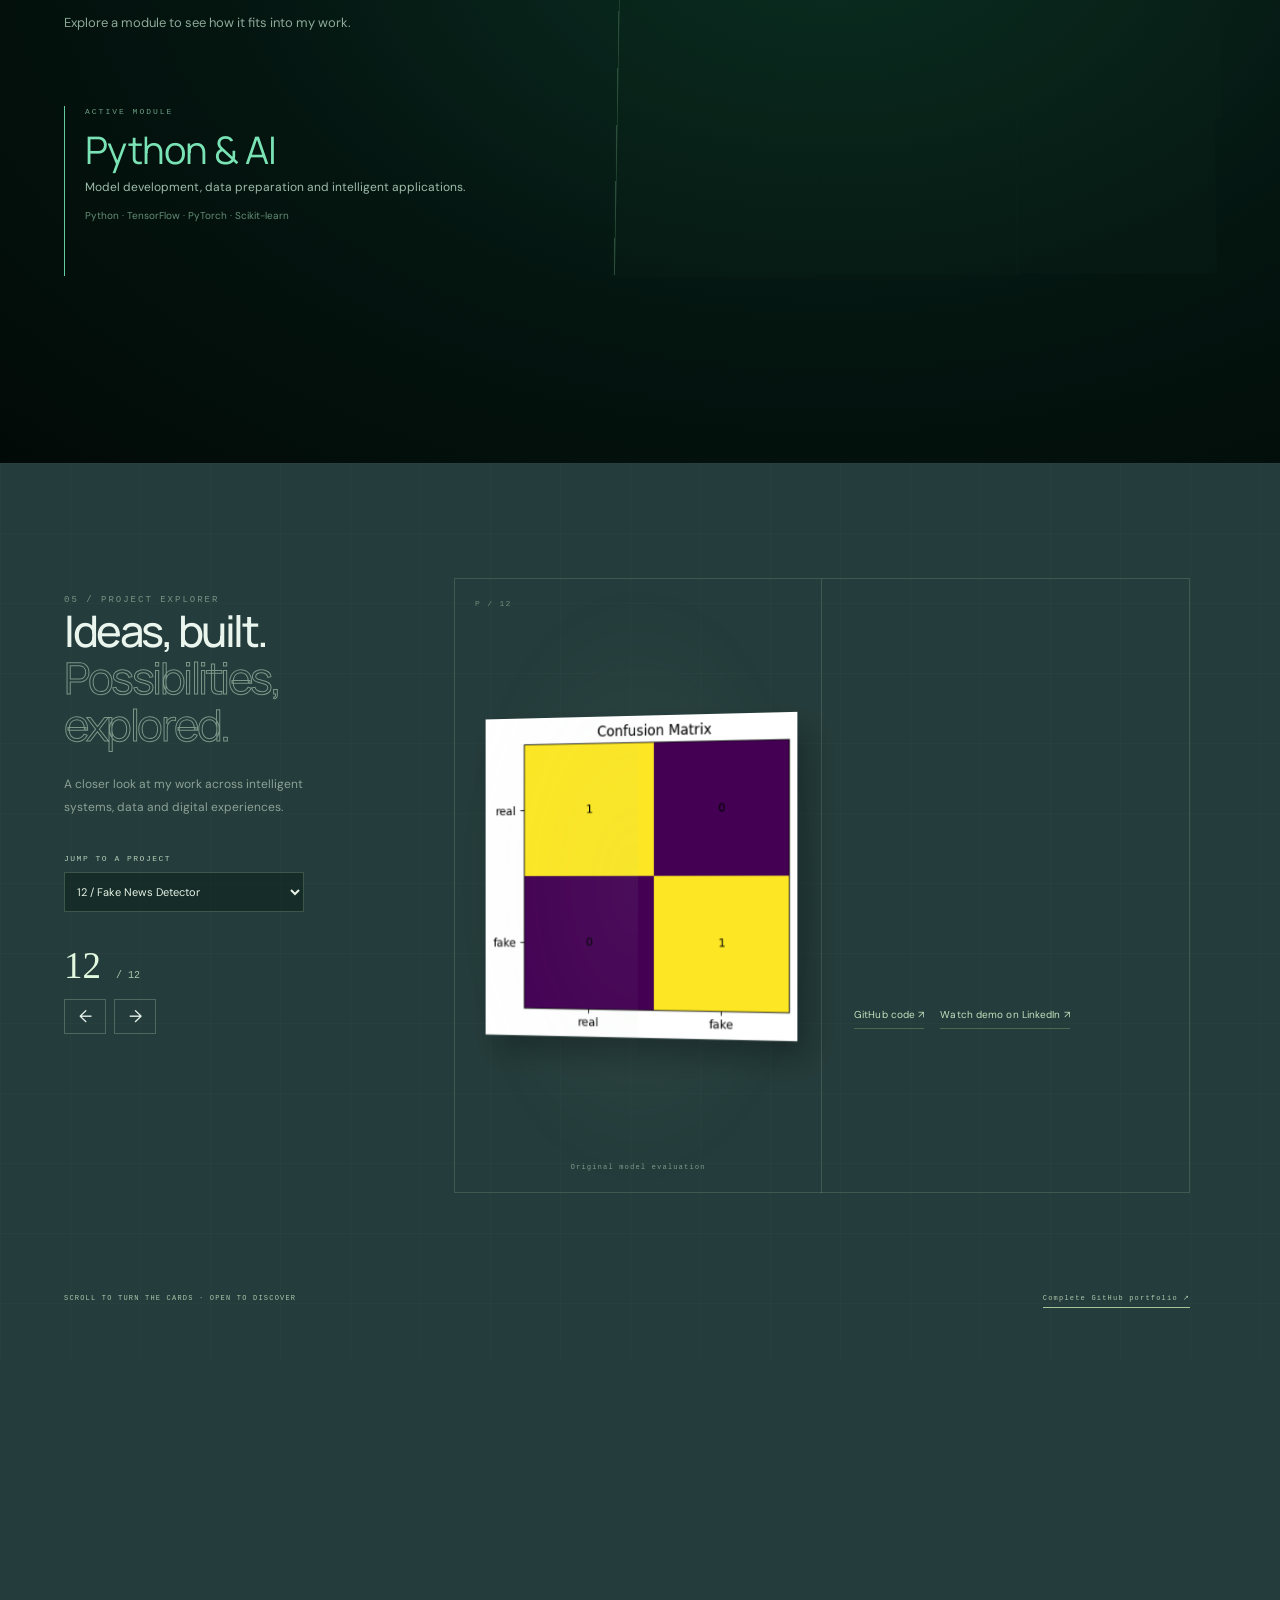
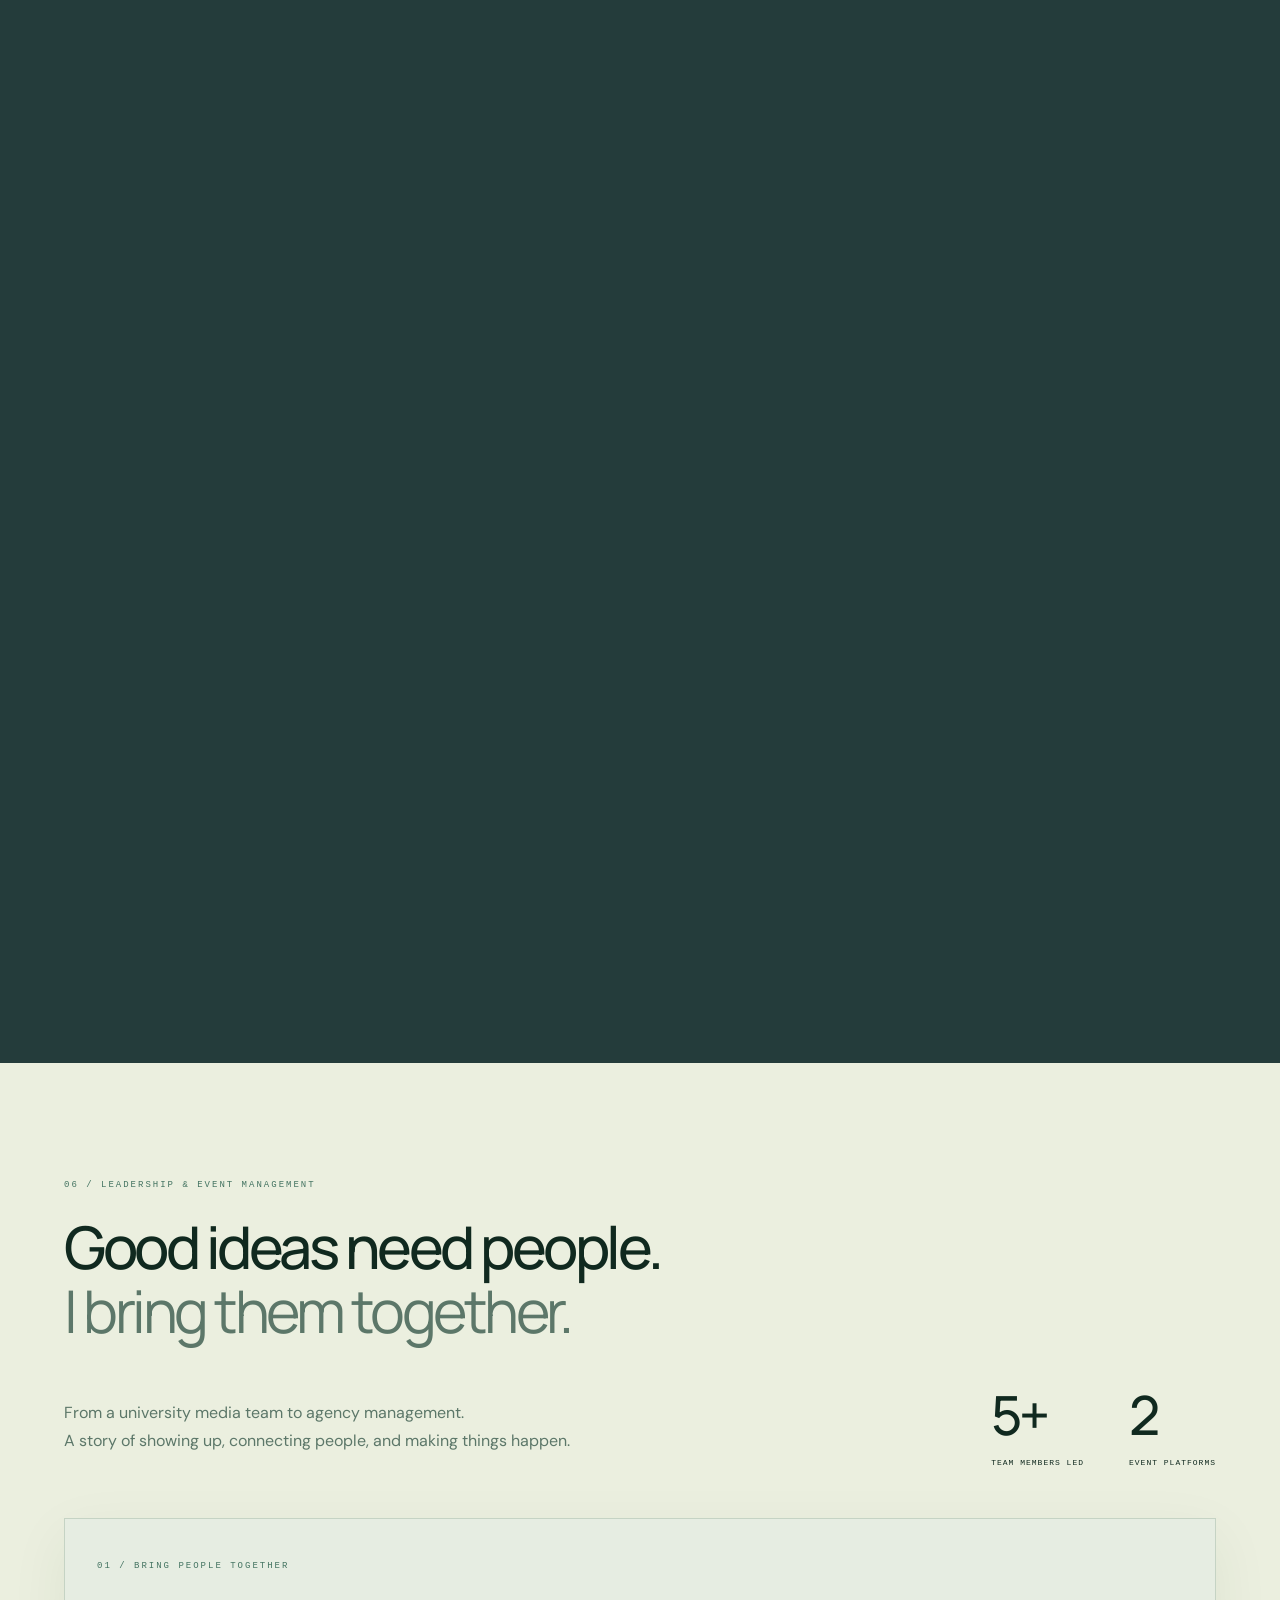
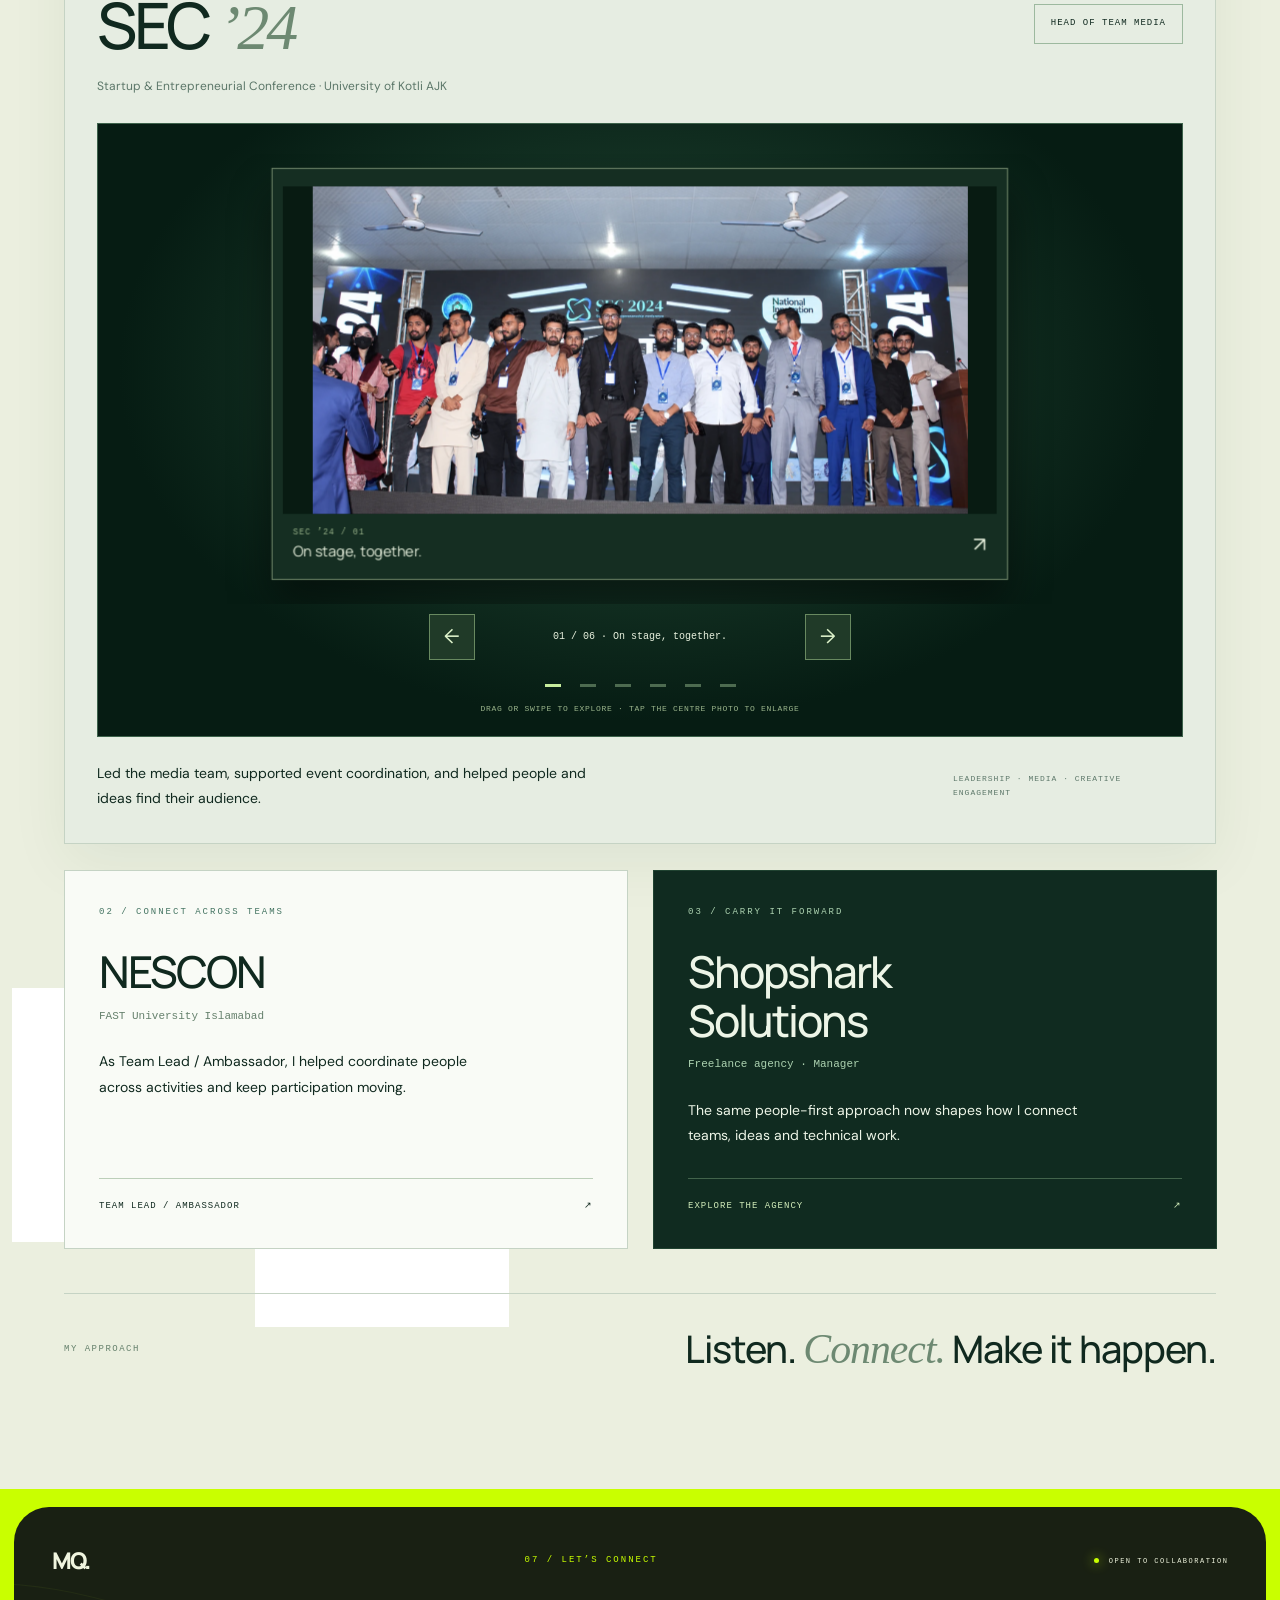
==== commit fff47164: "Correct Shopshark manager start date to February 2025" ====
--- a/index.html
+++ b/index.html
@@ -36,7 +36,7 @@
 <section id="experience" class="experience section dark" data-theme="dark" aria-labelledby="journey-title"><div class="experience-inner">
 <div class="journey-world" aria-hidden="true"><div class="journey-orbit orbit-one"></div><div class="journey-orbit orbit-two"></div><div class="journey-floor"></div><div class="story-cube"><i>LEAD</i><i>BUILD</i><i>TEACH</i><i>GROW</i><i>MQ.</i><i>IDEAS</i></div></div>
 <div class="section-title reveal"><p class="eyebrow">03 / MY PROFESSIONAL JOURNEY</p><h2 id="journey-title">A story of people.<br><em>And possibility.</em></h2><p class="journey-intro">Building technology. Sharing knowledge. Bringing people together.<br>Three chapters of the work that shapes me.</p></div>
-<div class="career"><div class="career-nodes" role="group" aria-label="Choose a chapter"><button class="selected" data-role="0" aria-pressed="true"><b>01</b><span>LEAD<small>Shopshark Solutions</small></span><i>↗</i></button><button data-role="1" aria-pressed="false"><b>02</b><span>BUILD<small>LearnOBots</small></span><i>↗</i></button><button data-role="2" aria-pressed="false"><b>03</b><span>TEACH<small>Eahana</small></span><i>↗</i></button><p class="journey-hint">SCROLL THROUGH THE STORY<br>OR CHOOSE A CHAPTER</p></div><div class="career-panels"><article class="career-panel"><p class="chapter-label">01 / LEAD</p><span class="eyebrow">November 2024–Present</span><h3>Manager</h3><p class="employer">Shopshark Solutions</p><p class="placement">Freelance agency</p><p class="manager-description">Bringing my experience in leadership, collaboration and creative technology to an agency management role.</p><p class="chapter-reflection">Connecting people. Bringing ideas forward.</p><a class="agency-link" href="https://shopshark-solution.pages.dev" target="_blank" rel="noopener noreferrer">Explore Shopshark Solutions <span>↗</span></a></article><article class="career-panel" hidden><p class="chapter-label">02 / BUILD</p><span class="eyebrow">OCT 2025 — MAR 2026</span><h3>Tech Fellow &<br>AI / Robotics Trainer</h3><p class="employer">LearnOBots · Islamabad, Pakistan</p><p class="placement">Placement: IMSB (I–VIII), Satra Meel</p><ul><li>Delivered practical AI, robotics and algorithms training through STEAM-based learning.</li><li>Led hands-on sessions with Arduino, sensors and automation projects.</li><li>Helped students develop logical reasoning, problem-solving and computational thinking.</li></ul><p class="chapter-reflection">From a concept to something students can build.</p></article><article class="career-panel" hidden><p class="chapter-label">03 / TEACH</p><span class="eyebrow">OCT 2025 — MAR 2026</span><h3>Computer Science<br>Instructor</h3><p class="employer">Eahana Online Tuition · Remote</p><p class="placement">AS & O Level students</p><ul><li>Taught programming, algorithms and computing theory through structured online lessons.</li><li>Prepared practice materials and personalised learning support.</li><li>Monitored progress and guided students with regular feedback and mentoring.</li></ul><p class="chapter-reflection">Making complex ideas feel within reach.</p></article><div class="career-controls"><button id="previous-role" aria-label="Previous experience">↑ Previous</button><span>CHAPTER <strong id="role-number">01</strong> / 03</span><button id="next-role" aria-label="Next experience">Next ↓</button></div></div></div>
+<div class="career"><div class="career-nodes" role="group" aria-label="Choose a chapter"><button class="selected" data-role="0" aria-pressed="true"><b>01</b><span>LEAD<small>Shopshark Solutions</small></span><i>↗</i></button><button data-role="1" aria-pressed="false"><b>02</b><span>BUILD<small>LearnOBots</small></span><i>↗</i></button><button data-role="2" aria-pressed="false"><b>03</b><span>TEACH<small>Eahana</small></span><i>↗</i></button><p class="journey-hint">SCROLL THROUGH THE STORY<br>OR CHOOSE A CHAPTER</p></div><div class="career-panels"><article class="career-panel"><p class="chapter-label">01 / LEAD</p><span class="eyebrow">February 2025–Present</span><h3>Manager</h3><p class="employer">Shopshark Solutions</p><p class="placement">Freelance agency</p><p class="manager-description">Bringing my experience in leadership, collaboration and creative technology to an agency management role.</p><p class="chapter-reflection">Connecting people. Bringing ideas forward.</p><a class="agency-link" href="https://shopshark-solution.pages.dev" target="_blank" rel="noopener noreferrer">Explore Shopshark Solutions <span>↗</span></a></article><article class="career-panel" hidden><p class="chapter-label">02 / BUILD</p><span class="eyebrow">OCT 2025 — MAR 2026</span><h3>Tech Fellow &<br>AI / Robotics Trainer</h3><p class="employer">LearnOBots · Islamabad, Pakistan</p><p class="placement">Placement: IMSB (I–VIII), Satra Meel</p><ul><li>Delivered practical AI, robotics and algorithms training through STEAM-based learning.</li><li>Led hands-on sessions with Arduino, sensors and automation projects.</li><li>Helped students develop logical reasoning, problem-solving and computational thinking.</li></ul><p class="chapter-reflection">From a concept to something students can build.</p></article><article class="career-panel" hidden><p class="chapter-label">03 / TEACH</p><span class="eyebrow">OCT 2025 — MAR 2026</span><h3>Computer Science<br>Instructor</h3><p class="employer">Eahana Online Tuition · Remote</p><p class="placement">AS & O Level students</p><ul><li>Taught programming, algorithms and computing theory through structured online lessons.</li><li>Prepared practice materials and personalised learning support.</li><li>Monitored progress and guided students with regular feedback and mentoring.</li></ul><p class="chapter-reflection">Making complex ideas feel within reach.</p></article><div class="career-controls"><button id="previous-role" aria-label="Previous experience">↑ Previous</button><span>CHAPTER <strong id="role-number">01</strong> / 03</span><button id="next-role" aria-label="Next experience">Next ↓</button></div></div></div>
 <div class="journey-progress" aria-hidden="true"><i></i></div><div class="journey-marquee" aria-hidden="true"><div><span>LEAD WITH PEOPLE · BUILD WITH PURPOSE · TEACH WITH CURIOSITY · </span><span>LEAD WITH PEOPLE · BUILD WITH PURPOSE · TEACH WITH CURIOSITY · </span></div></div></div></section>
 <section id="skills" class="skills section dark" data-theme="dark"><div class="skills-copy"><p class="eyebrow">04 / TECHNOLOGY & HUMAN SKILLS</p><h2>Tools for building.<br><em>Skills for leading.</em></h2><p class="section-description">Explore a module to see how it fits into my work.</p><div class="active-module" aria-live="polite"><span class="eyebrow">Active module</span><h3 id="skill-name">Python & AI</h3><p id="skill-description">Model development, data preparation and intelligent applications.</p><p id="skill-tools">Python · TensorFlow · PyTorch · Scikit-learn</p></div></div><div class="skill-matrix" aria-label="Explore skills"></div></section>
 <section id="work" class="work section" data-theme="dark"><div class="work-sticky"><div class="work-heading"><p class="eyebrow">05 / PROJECT EXPLORER</p><h2>Ideas, built.<br><em>Possibilities, explored.</em></h2><p class="section-description">A closer look at my work across intelligent systems, data and digital experiences.</p><label class="project-picker-label" for="project-picker">Jump to a project</label><select id="project-picker"></select><div class="project-counter"><span id="project-number">01</span><span>/ 12</span></div><div class="project-controls"><button id="previous-project" aria-label="Previous project">←</button><button id="next-project" aria-label="Next project">→</button></div></div><div class="showcase" id="project-stage"></div><div class="work-bottom"><span>SCROLL TO TURN THE CARDS · OPEN TO DISCOVER</span><a href="https://github.com/MuhammadQutab" target="_blank" rel="noopener noreferrer">Complete GitHub portfolio ↗</a></div></div></section>
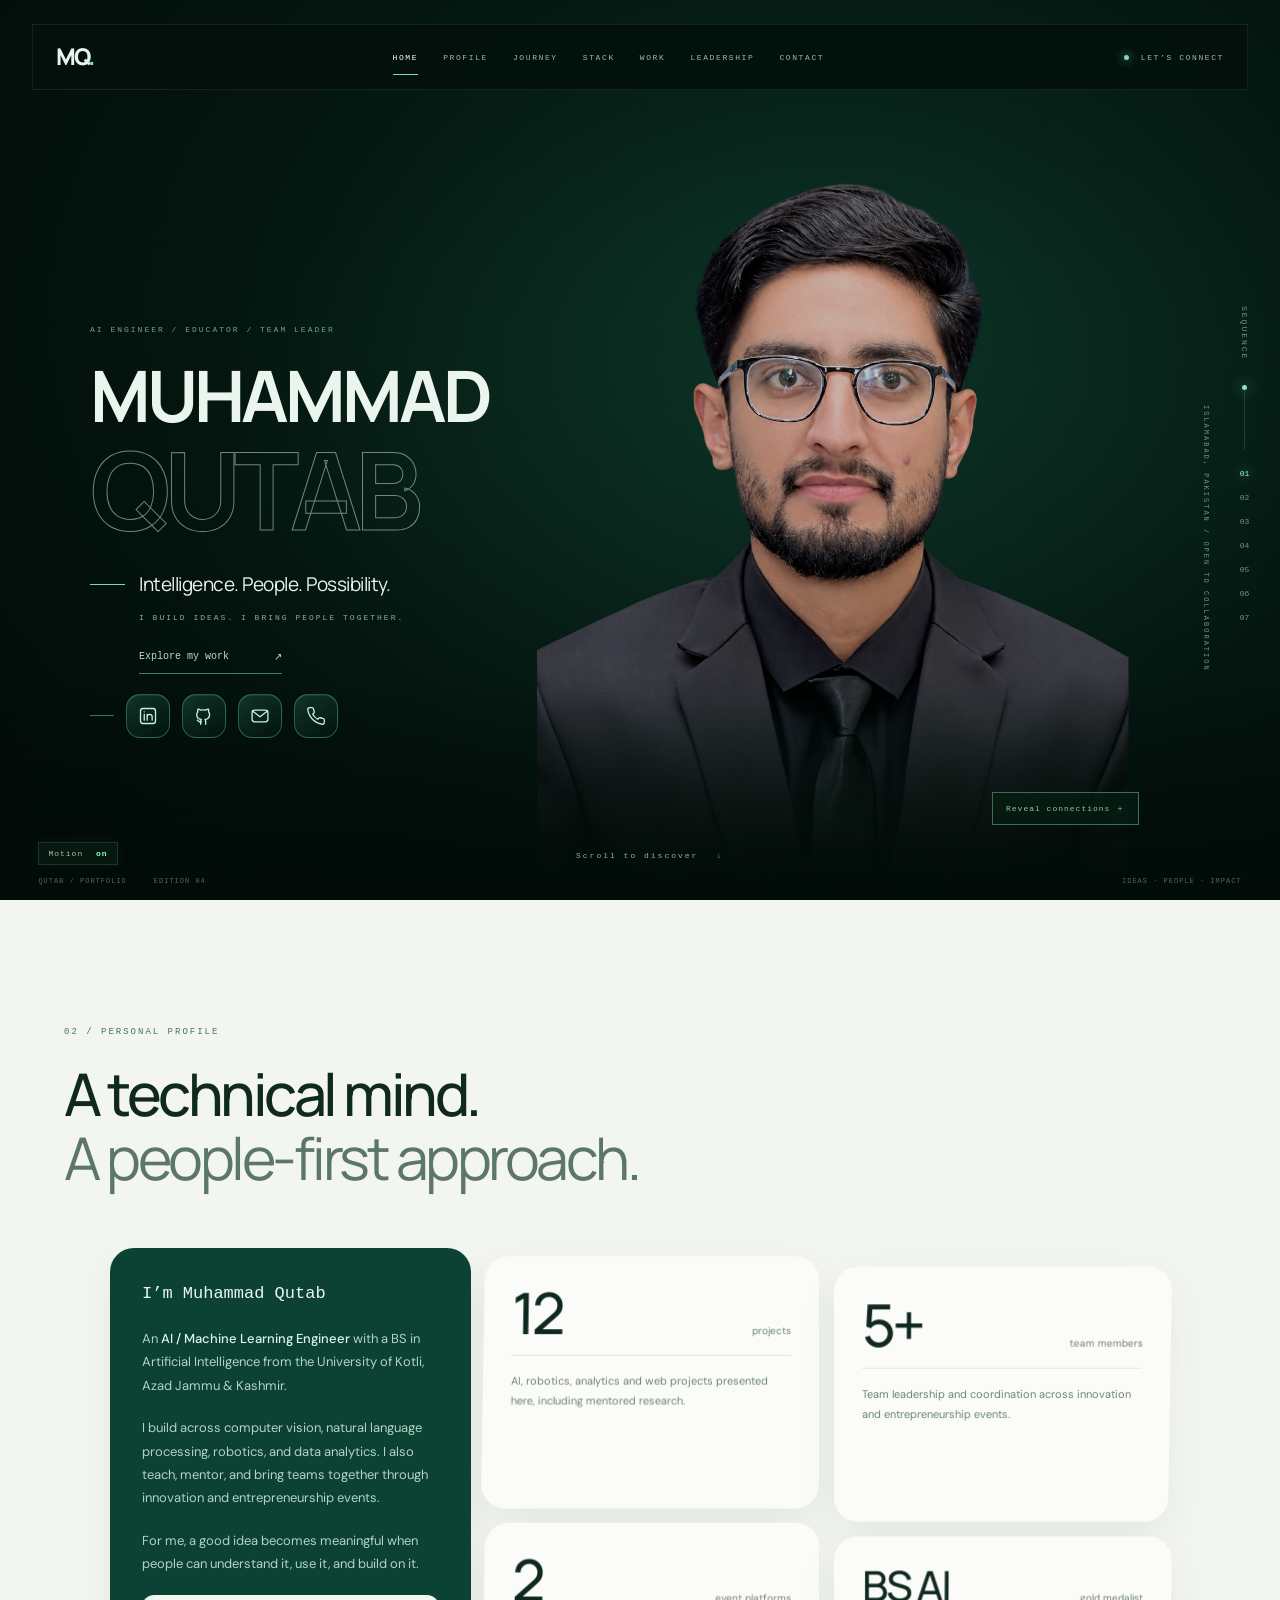
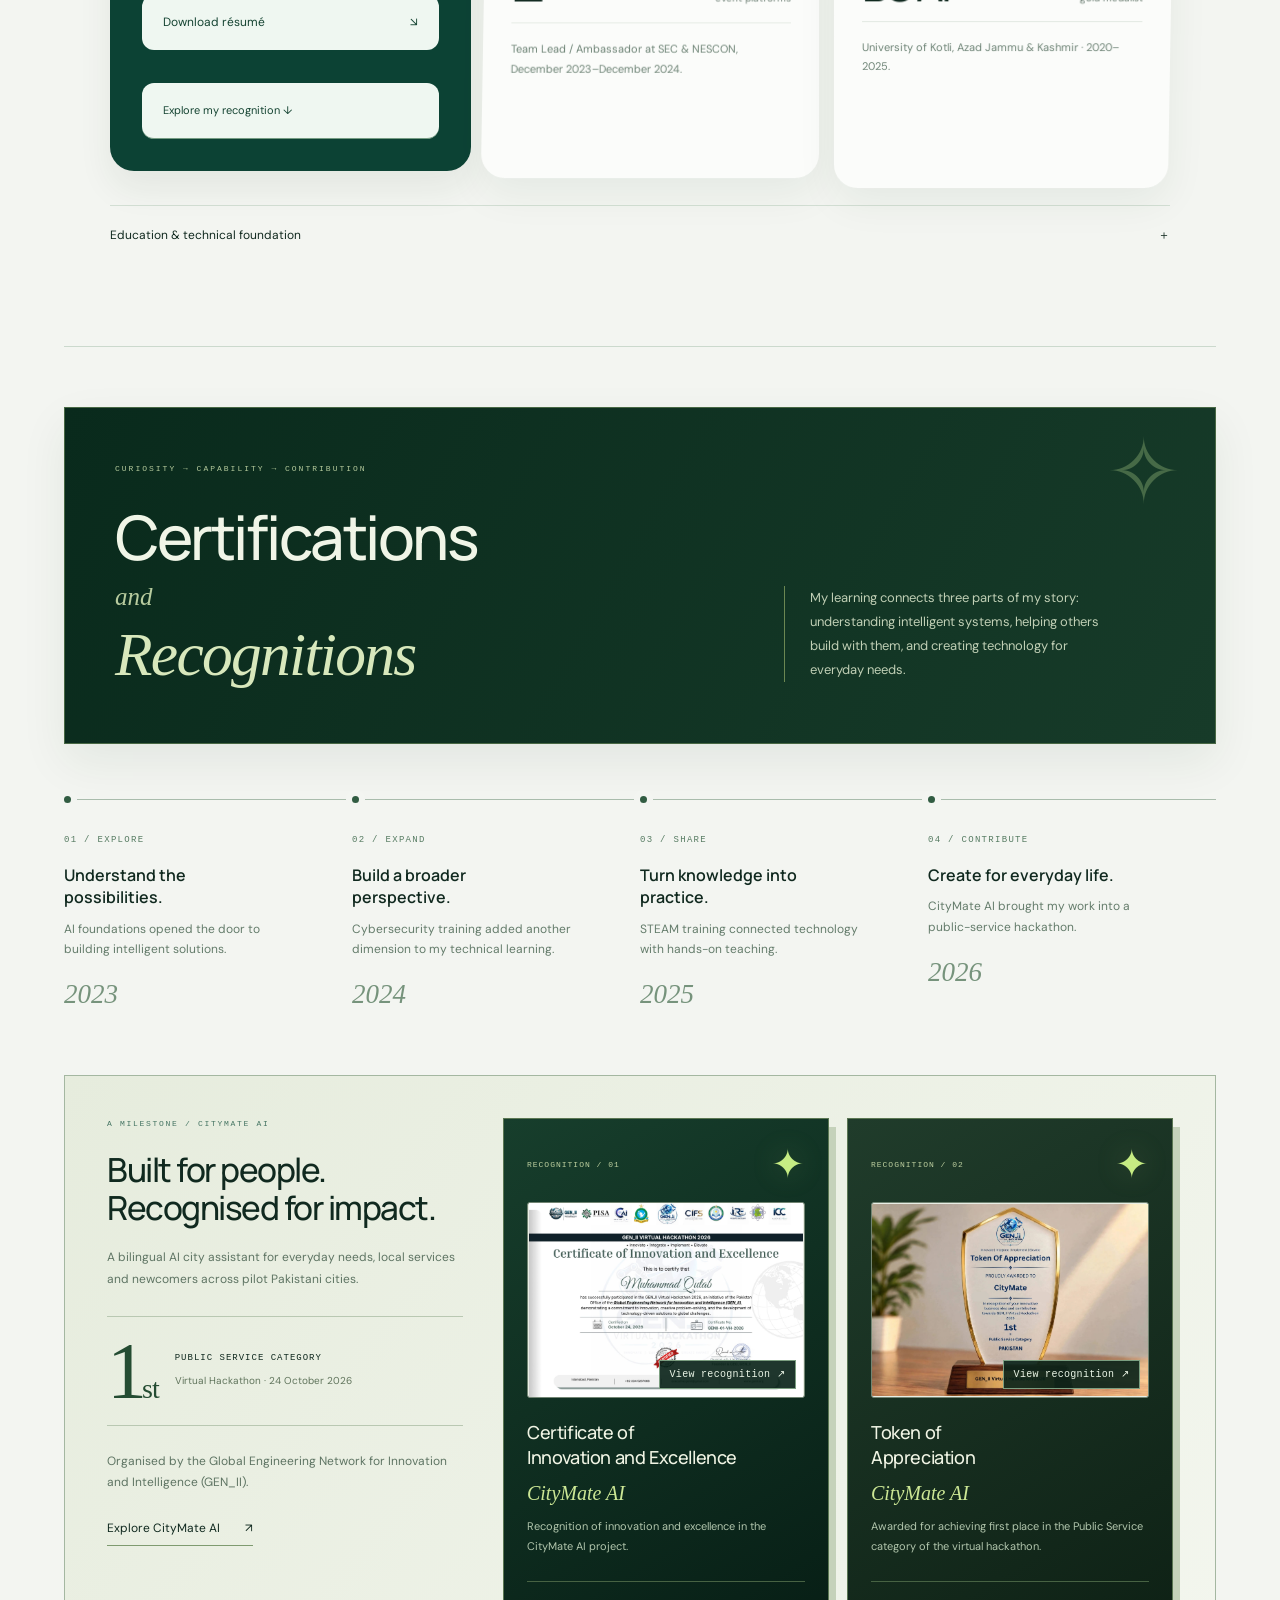
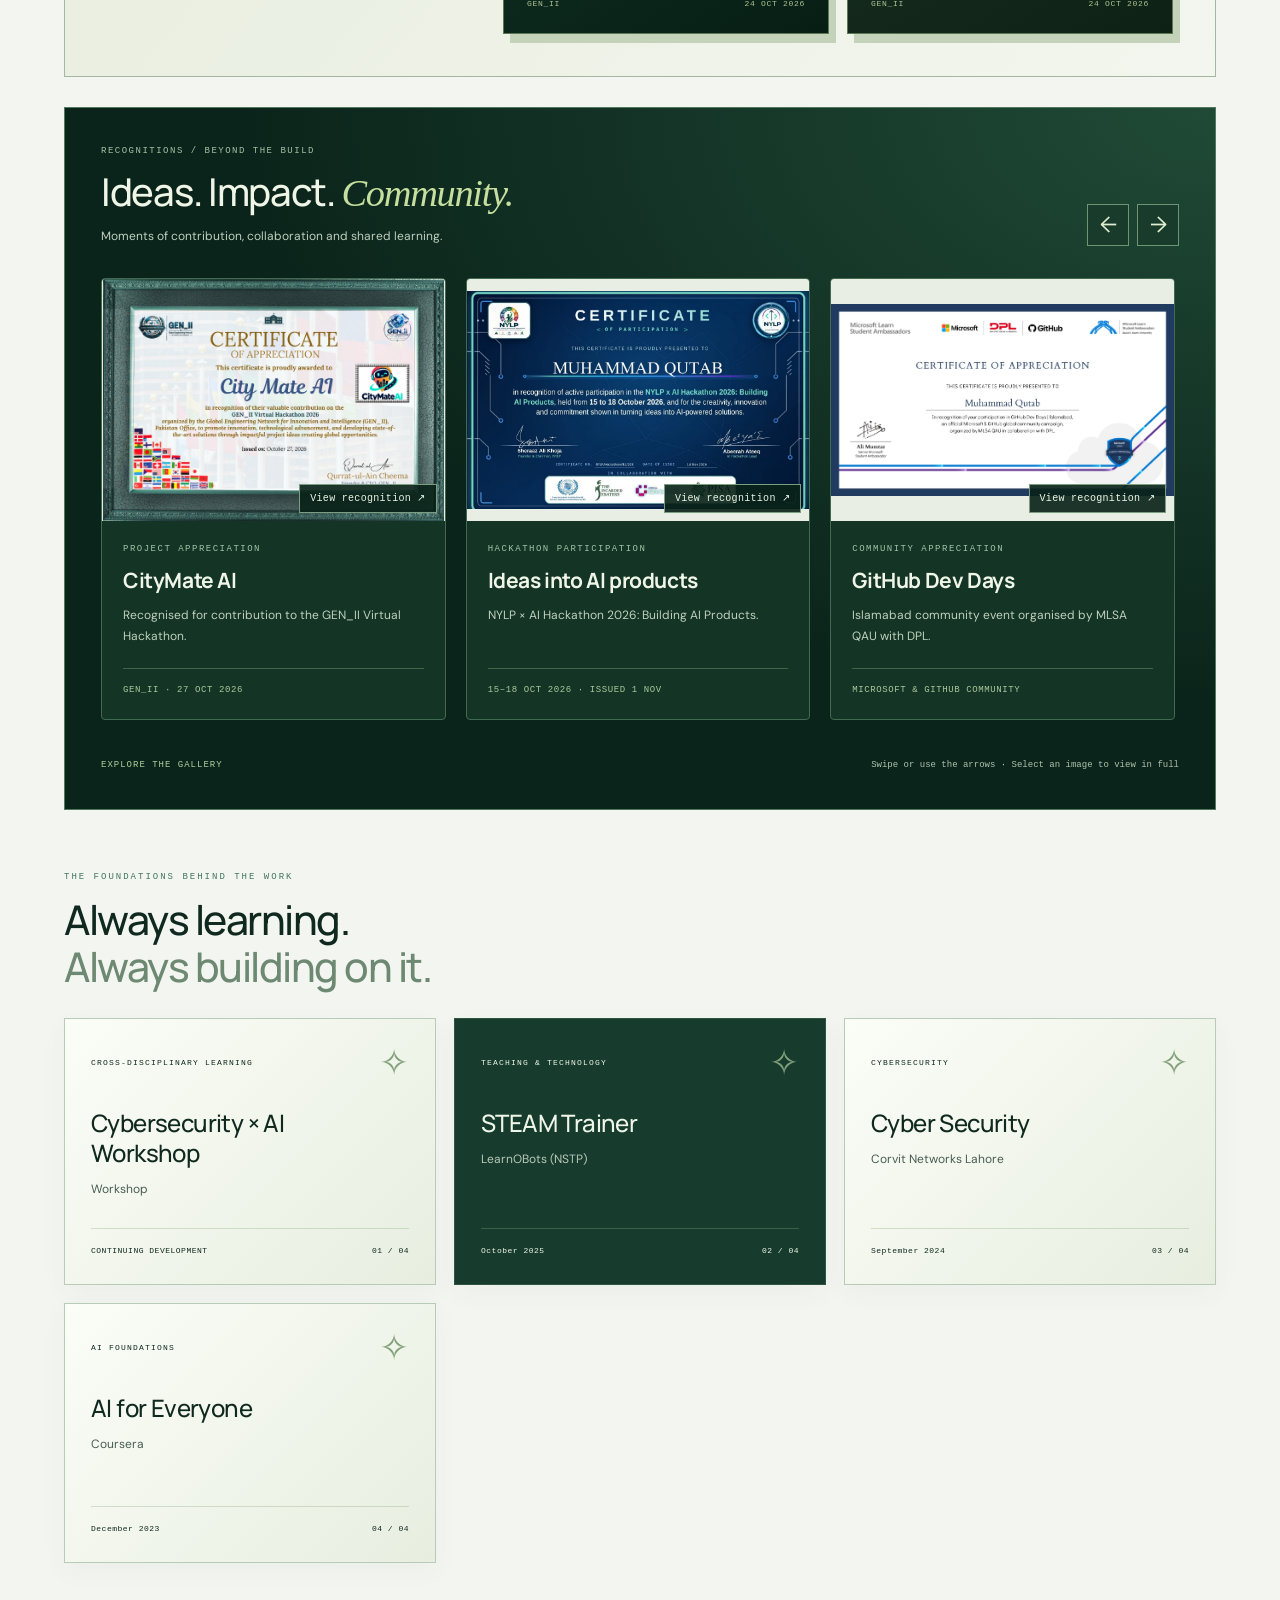
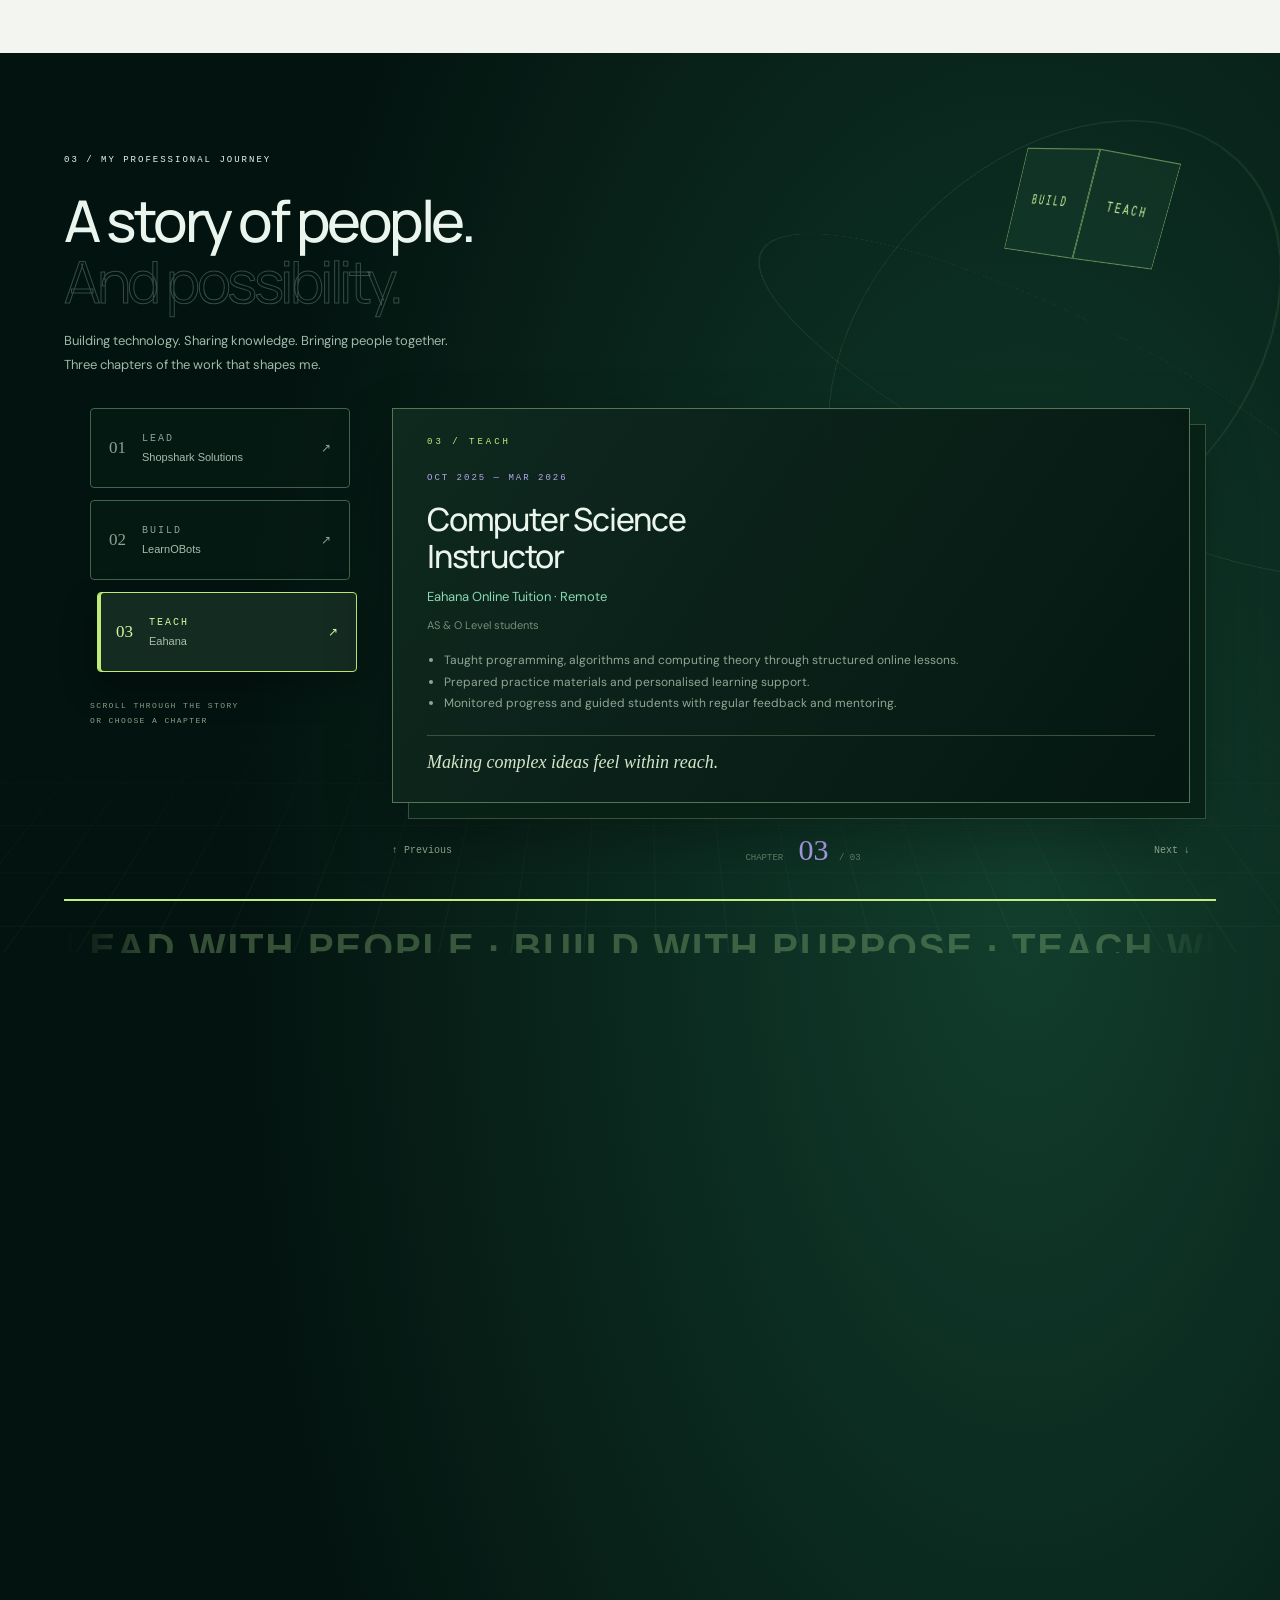
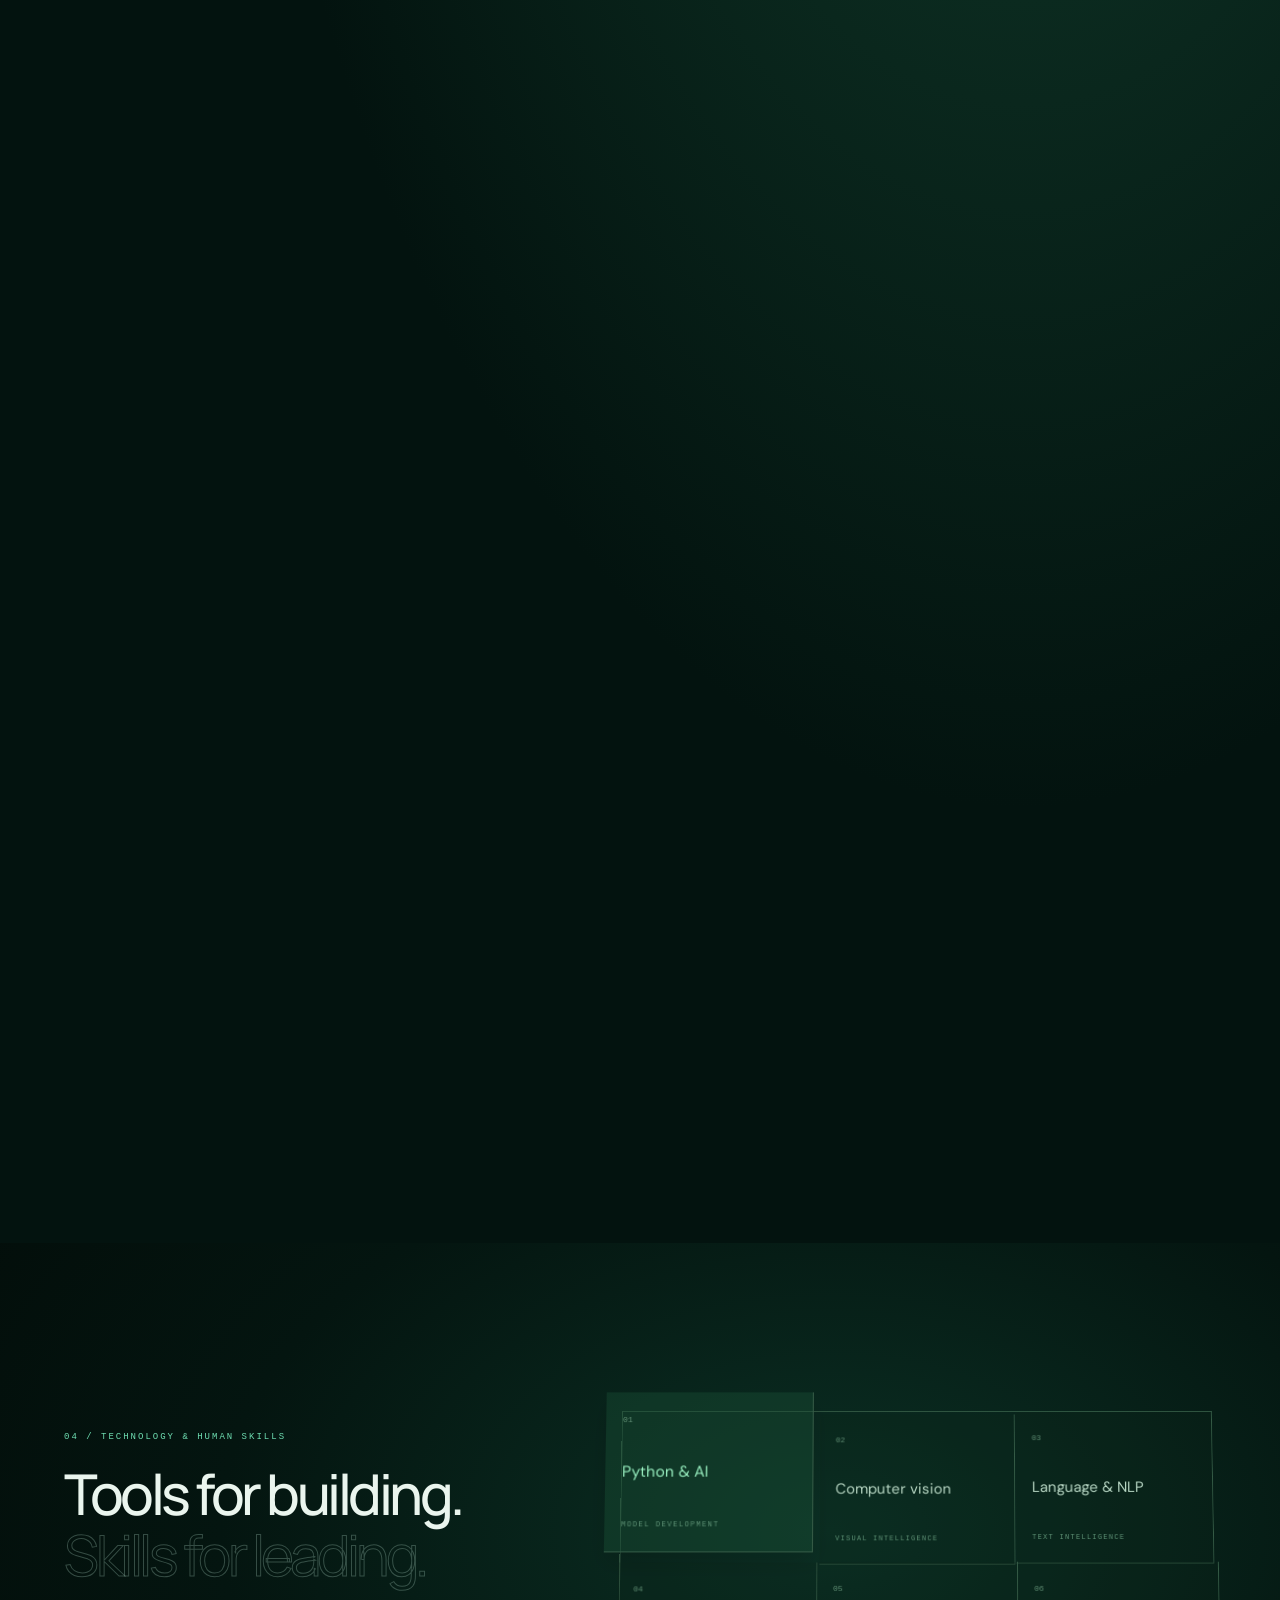
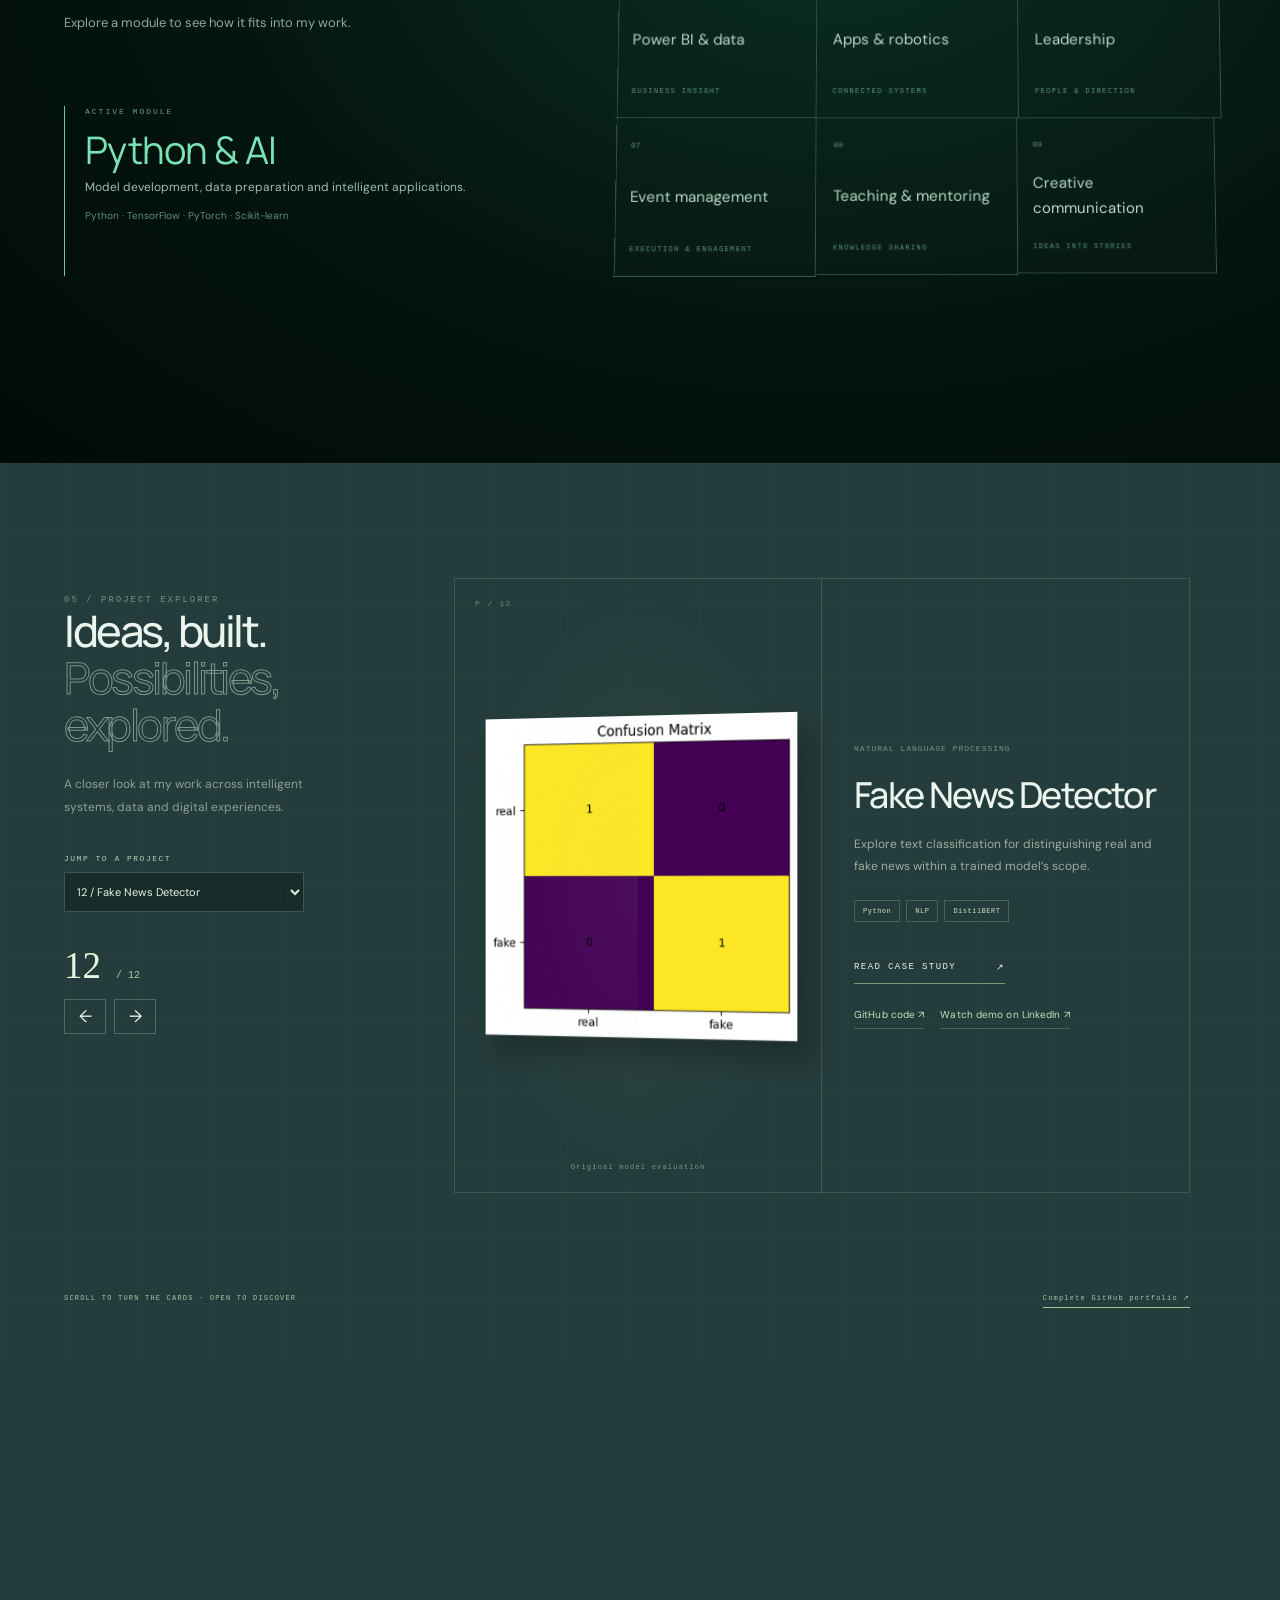
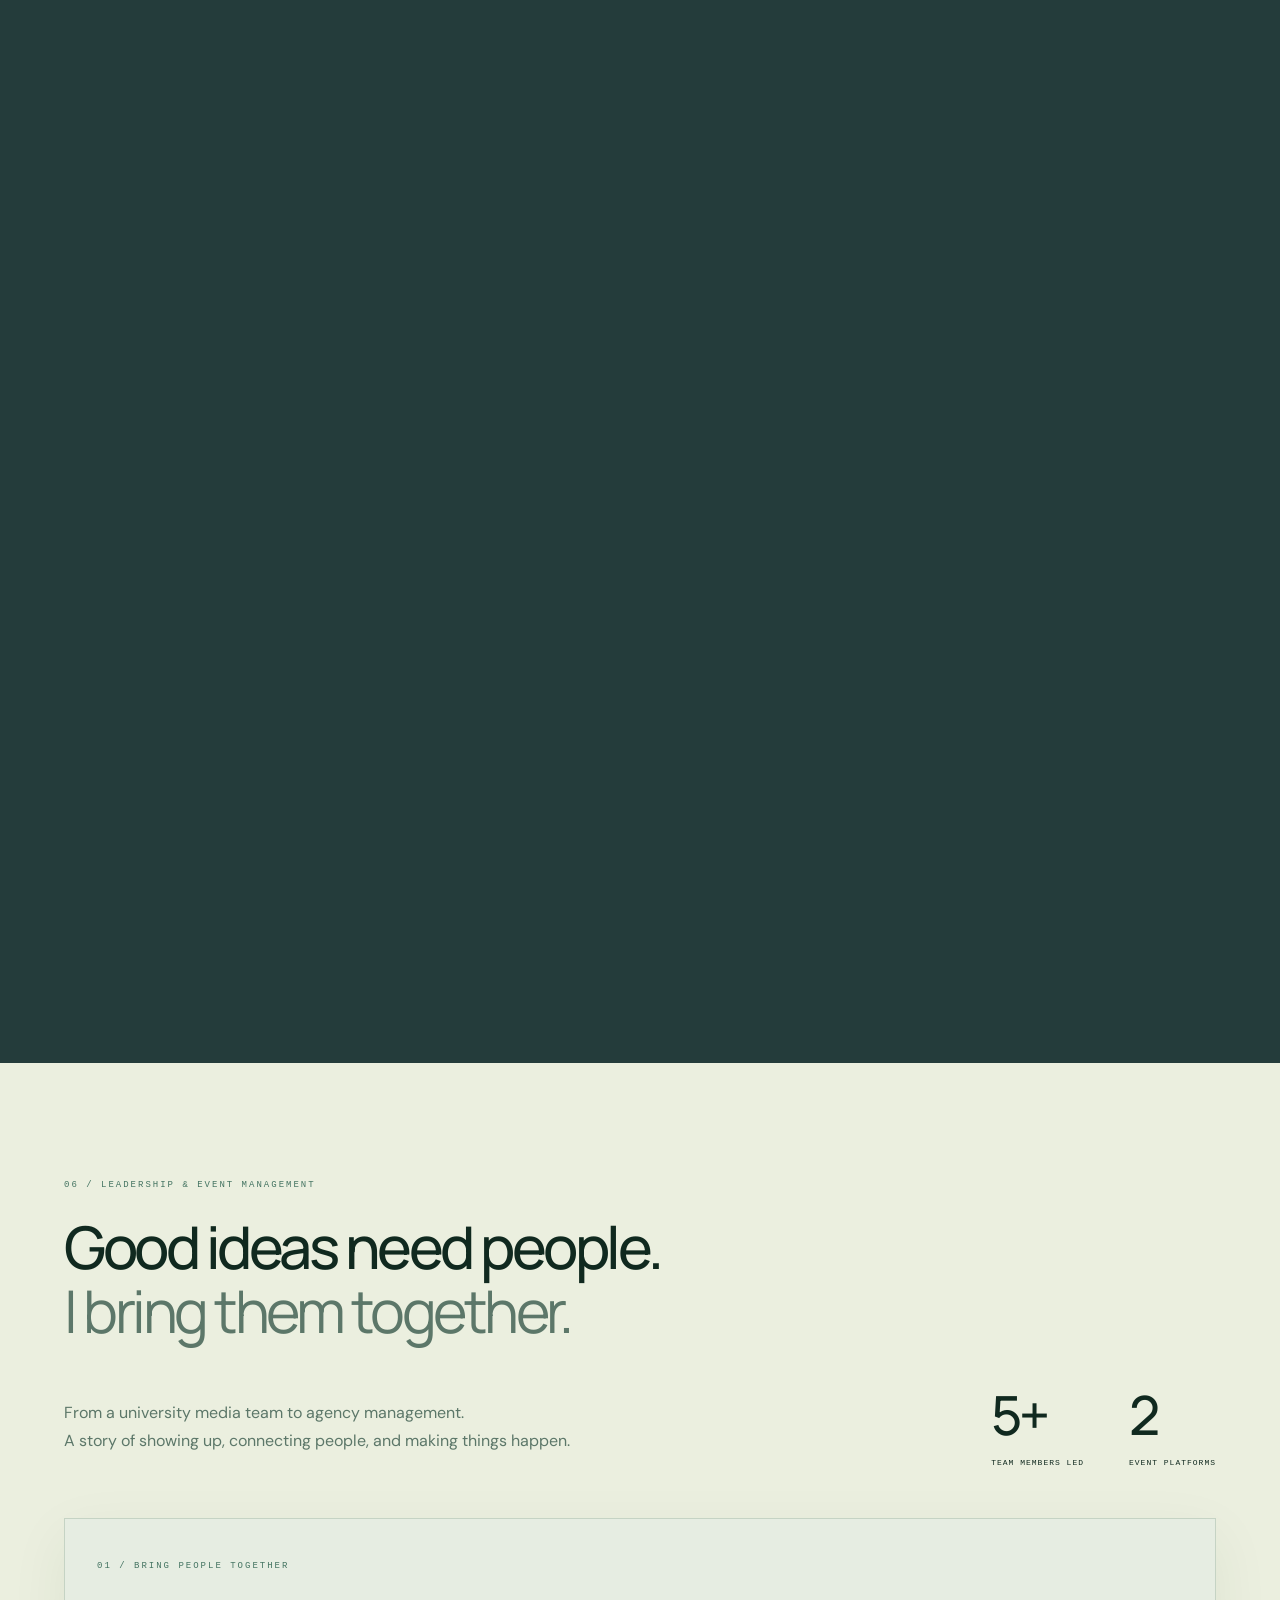
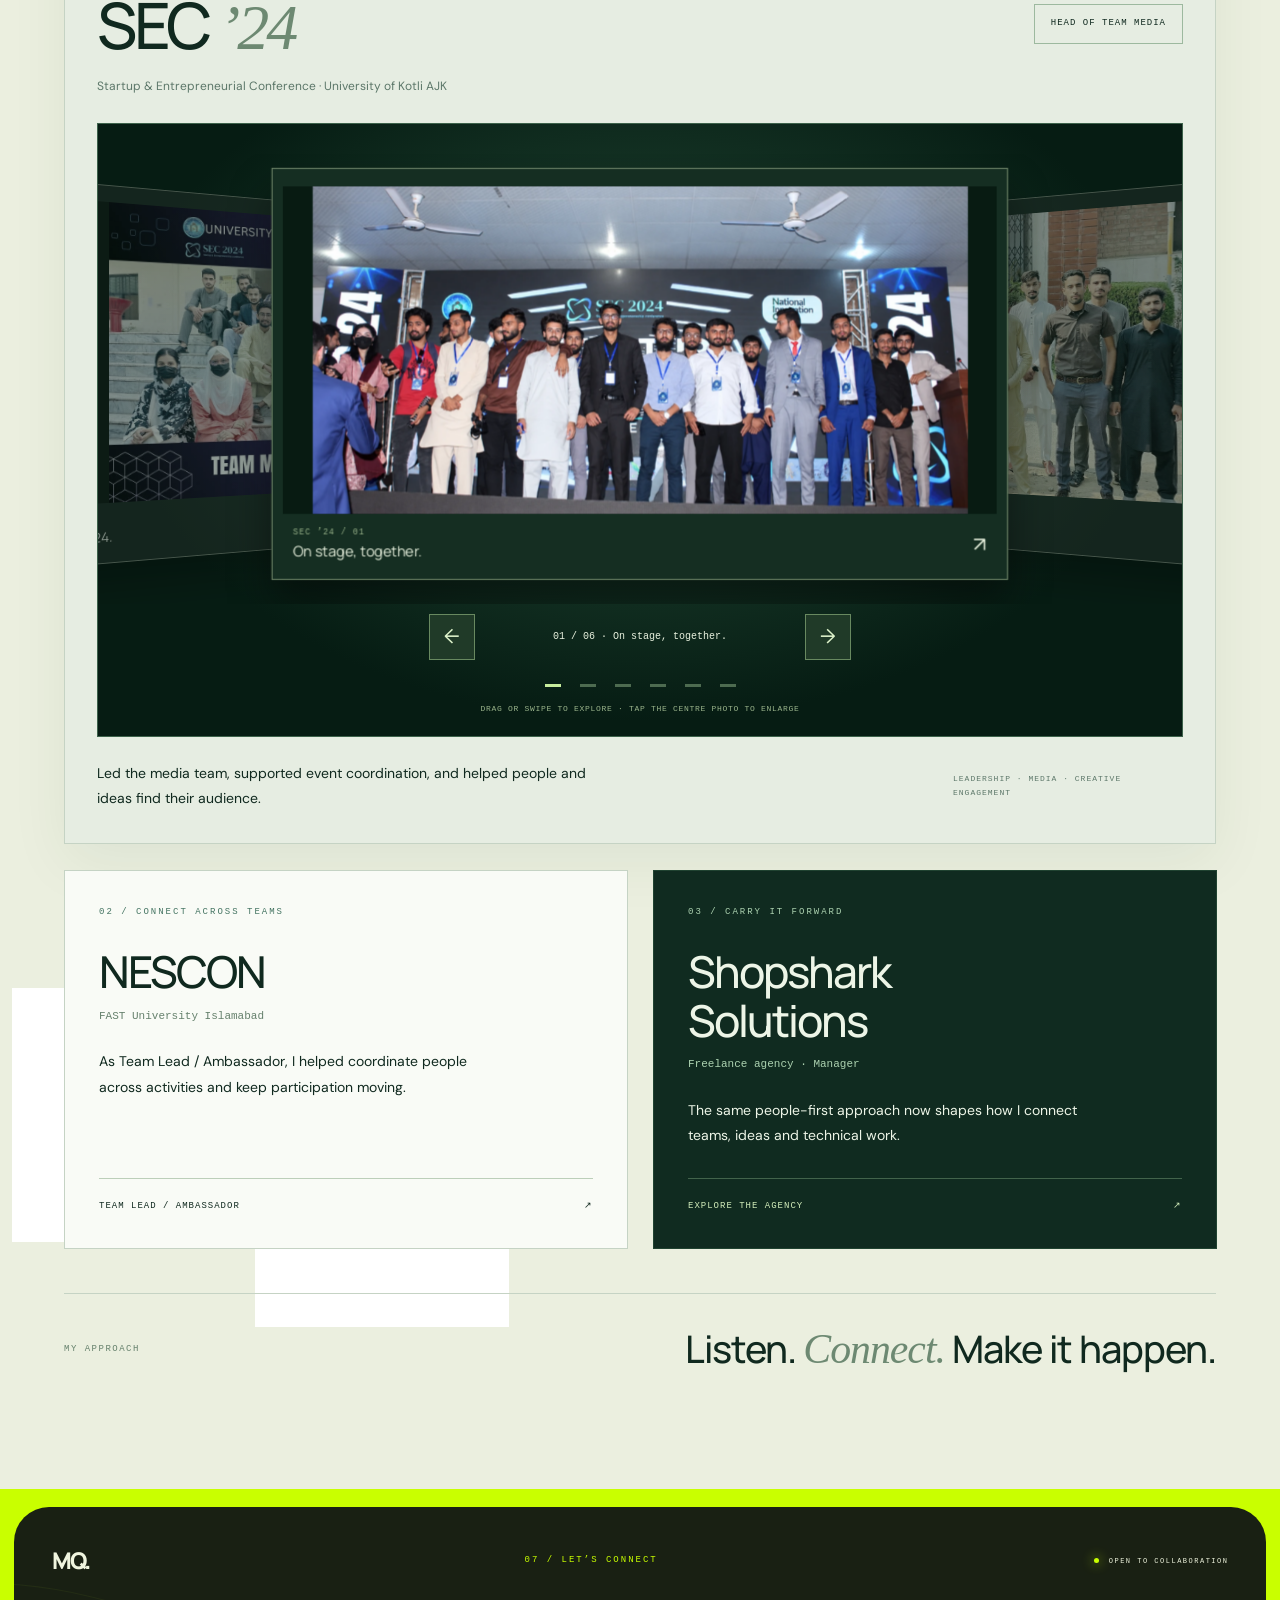
==== commit d8d8ec44: "Refresh cached project script to hide private CityMate source link" ====
--- a/index.html
+++ b/index.html
@@ -54,7 +54,7 @@
 <form id="brief-form" action="https://api.web3forms.com/submit" method="POST" aria-describedby="form-privacy brief-status">
 <div class="form-honeypot" aria-hidden="true"><label>Leave this field empty</label></div>
 <input type="hidden" name="access_key" value="3823e83a-6f5c-4171-aed8-55c97f6bd88a"><input type="hidden" name="subject" value="New portfolio enquiry — Muhammad Qutab"><input type="hidden" name="redirect" value="https://muhammadqutab.github.io/thank-you.html"><input type="checkbox" name="botcheck" style="display:none" tabindex="-1" aria-hidden="true"><div class="enquiry-fields"><label for="enquiry-name">Your name<input id="enquiry-name" name="name" autocomplete="name" placeholder="How should I address you?" minlength="2" maxlength="100" required></label><label for="enquiry-email">Your email<input id="enquiry-email" name="email" type="email" autocomplete="email" placeholder="you@example.com" maxlength="254" required></label></div><label for="enquiry-topic">What’s on your mind?<select id="enquiry-topic" name="topic"><option>General enquiry</option><option>Job opportunity</option><option>Project collaboration</option><option>Research & mentoring</option><option>Teaching & events</option></select></label><label for="enquiry-message">Your message<textarea id="enquiry-message" name="message" rows="5" minlength="10" maxlength="5000" placeholder="Share a little context and what you have in mind…" required></textarea></label><p id="form-privacy" class="form-privacy">Your details are sent through Web3Forms to Muhammad Qutab to respond to your enquiry.</p><button class="send-enquiry" type="submit">Send enquiry <span>↗</span></button><p id="brief-status" role="status" aria-live="polite" aria-atomic="true">Send here, or use Gmail below with your completed enquiry.</p><noscript><p class="form-privacy">You’ll continue to FormSubmit to complete your submission.</p></noscript><div class="enquiry-fallback"><button type="button" id="enquiry-gmail">Send this enquiry through Gmail ↗</button><a id="enquiry-mail-app" href="mailto:muhammadqutab6@gmail.com">Use my mail app ↗</a><p>You’ll review your message and press Send in your email app.</p></div></form></section></div><footer><span>© <span id="year"></span> Muhammad Qutab</span><a href="#enquiry" data-enquiry-link>muhammadqutab6@gmail.com</a><a href="tel:+923155916968">+92 315 5916968</a></footer></section>
-</main><dialog id="case-study" aria-labelledby="case-title"><div class="case-top"><span id="case-index">PROJECT / 01</span><button id="close-case" aria-label="Close project details">Close ×</button></div><div id="case-content"></div></dialog><script src="projects.js"></script><script src="case-data.js"></script><script src="system.js"></script><script src="recognition-contact.js"></script><script src="leadership-story.js"></script><script>
+</main><dialog id="case-study" aria-labelledby="case-title"><div class="case-top"><span id="case-index">PROJECT / 01</span><button id="close-case" aria-label="Close project details">Close ×</button></div><div id="case-content"></div></dialog><script src="projects.js"></script><script src="case-data.js"></script><script src="system.js?v=citymate-private-20261112"></script><script src="recognition-contact.js"></script><script src="leadership-story.js"></script><script>
 (()=> {
  const toggle=document.querySelector('.hero-phone-toggle');
  const panel=document.getElementById('hero-phone-panel');
